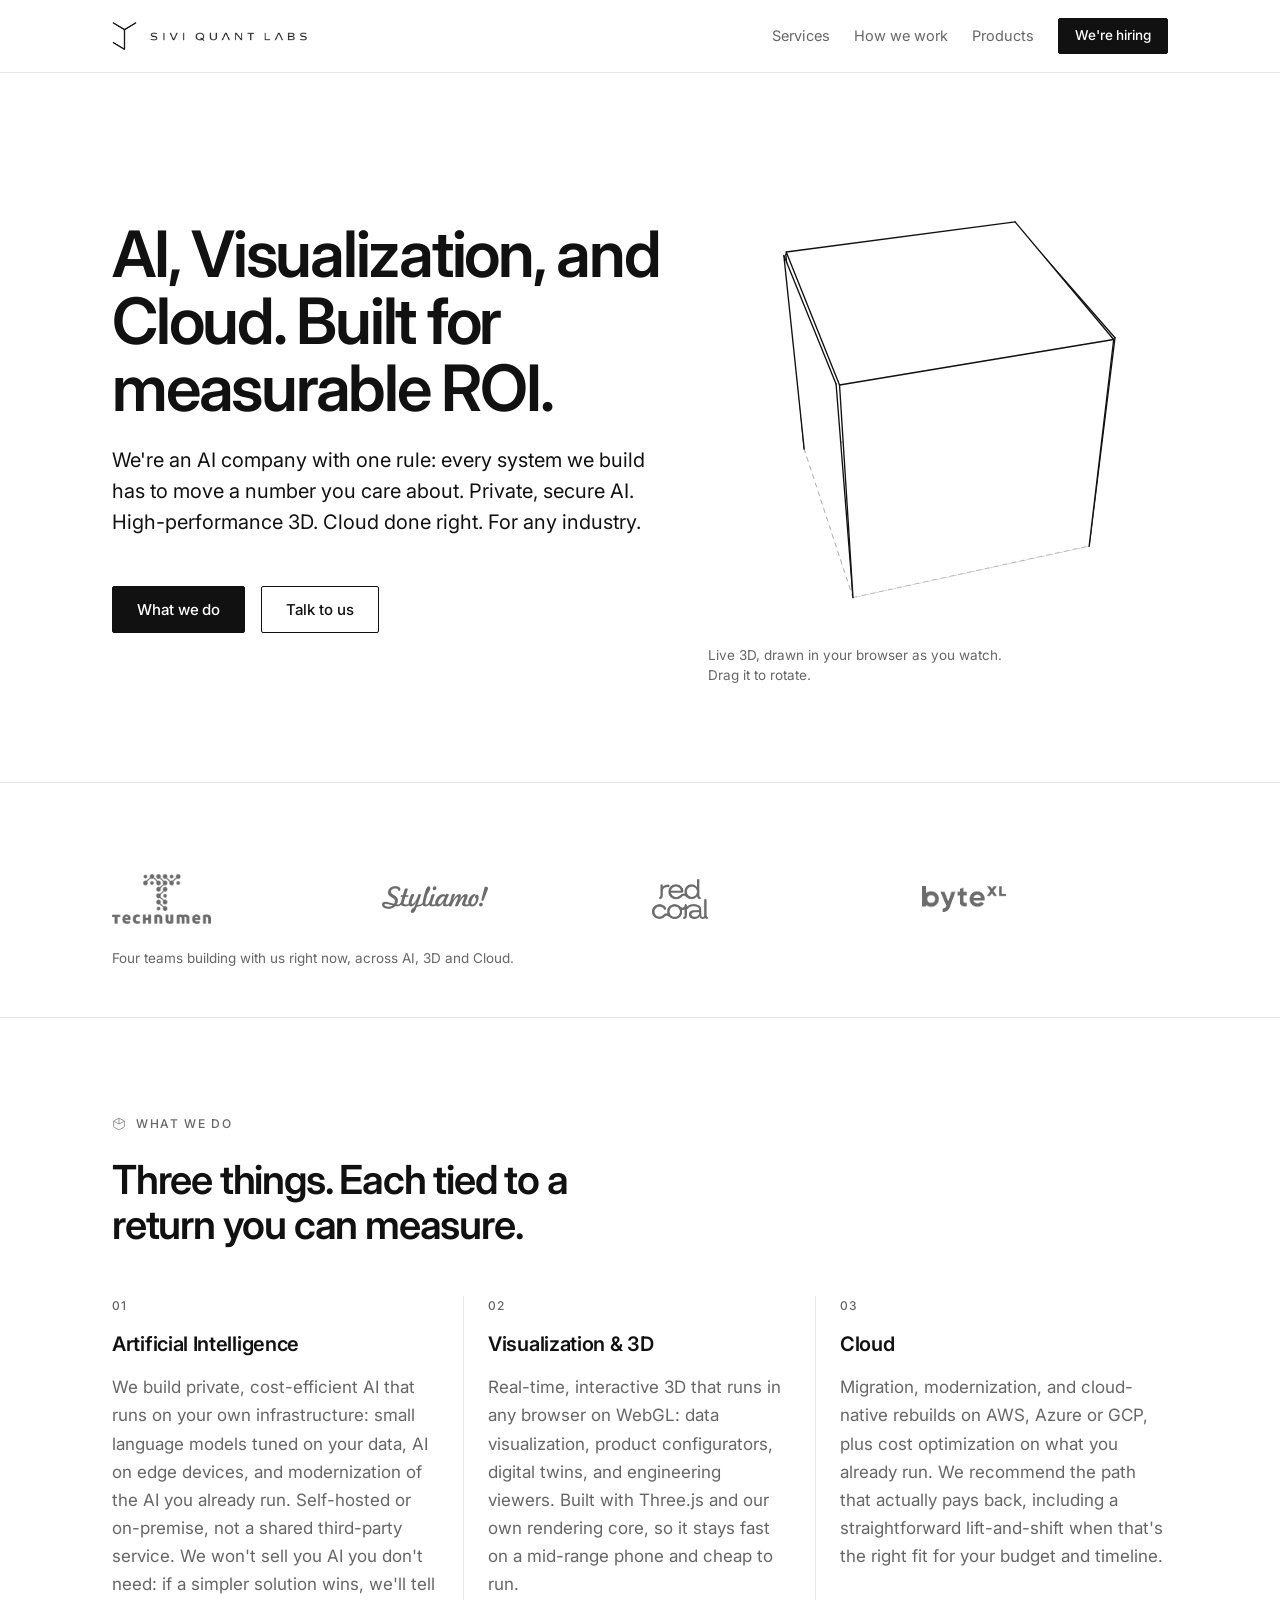
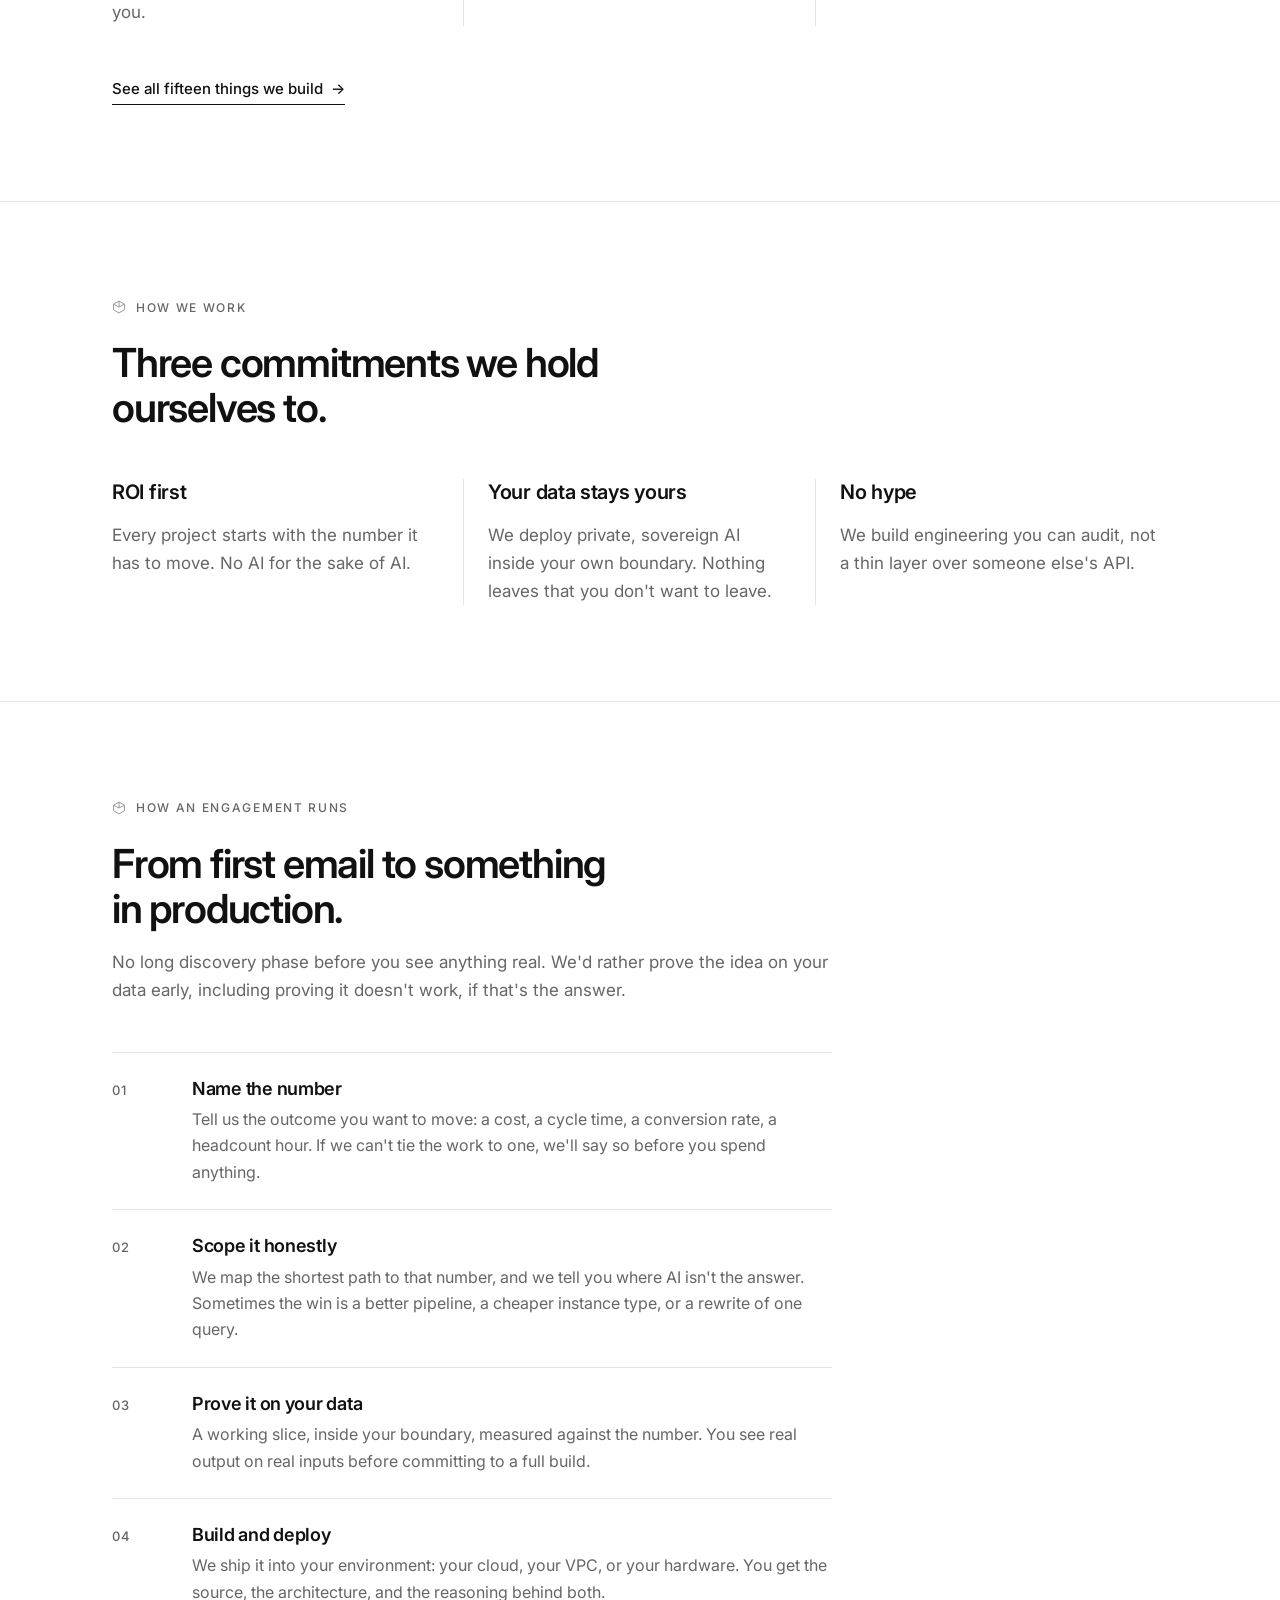
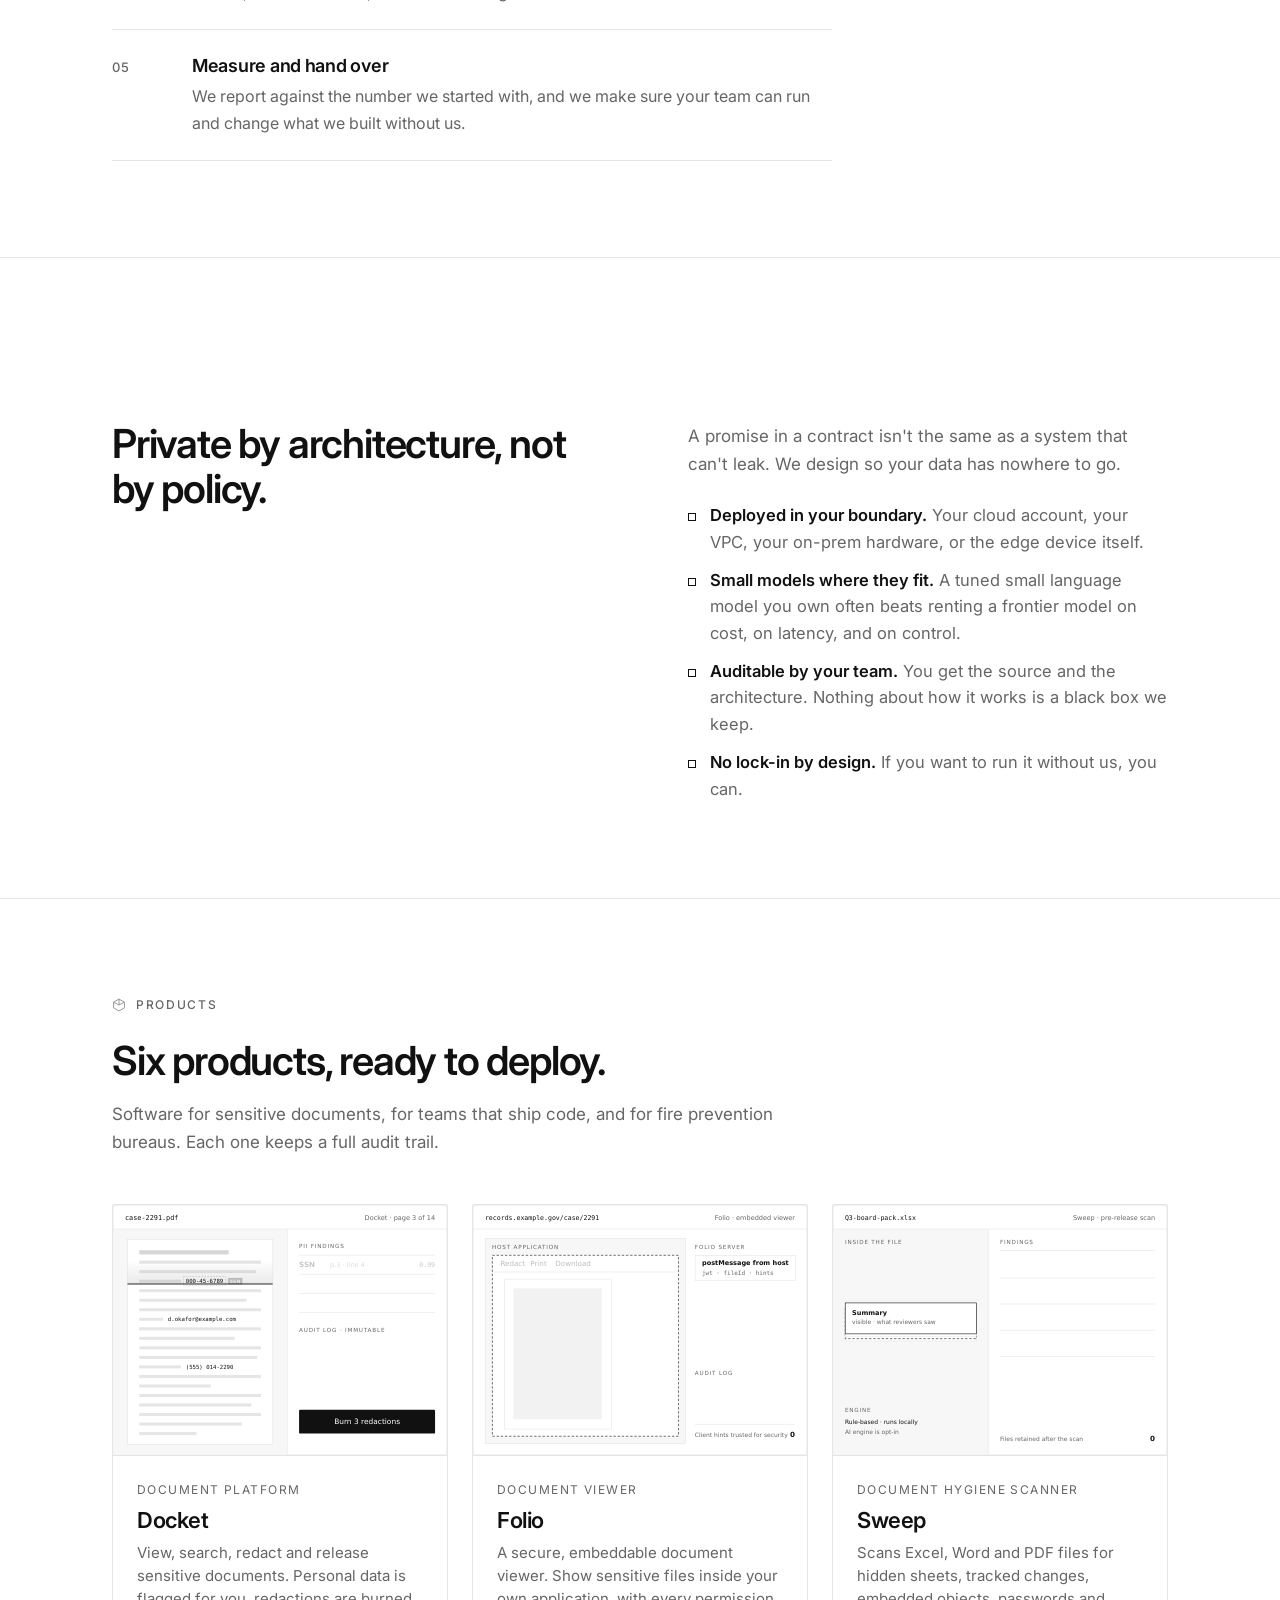
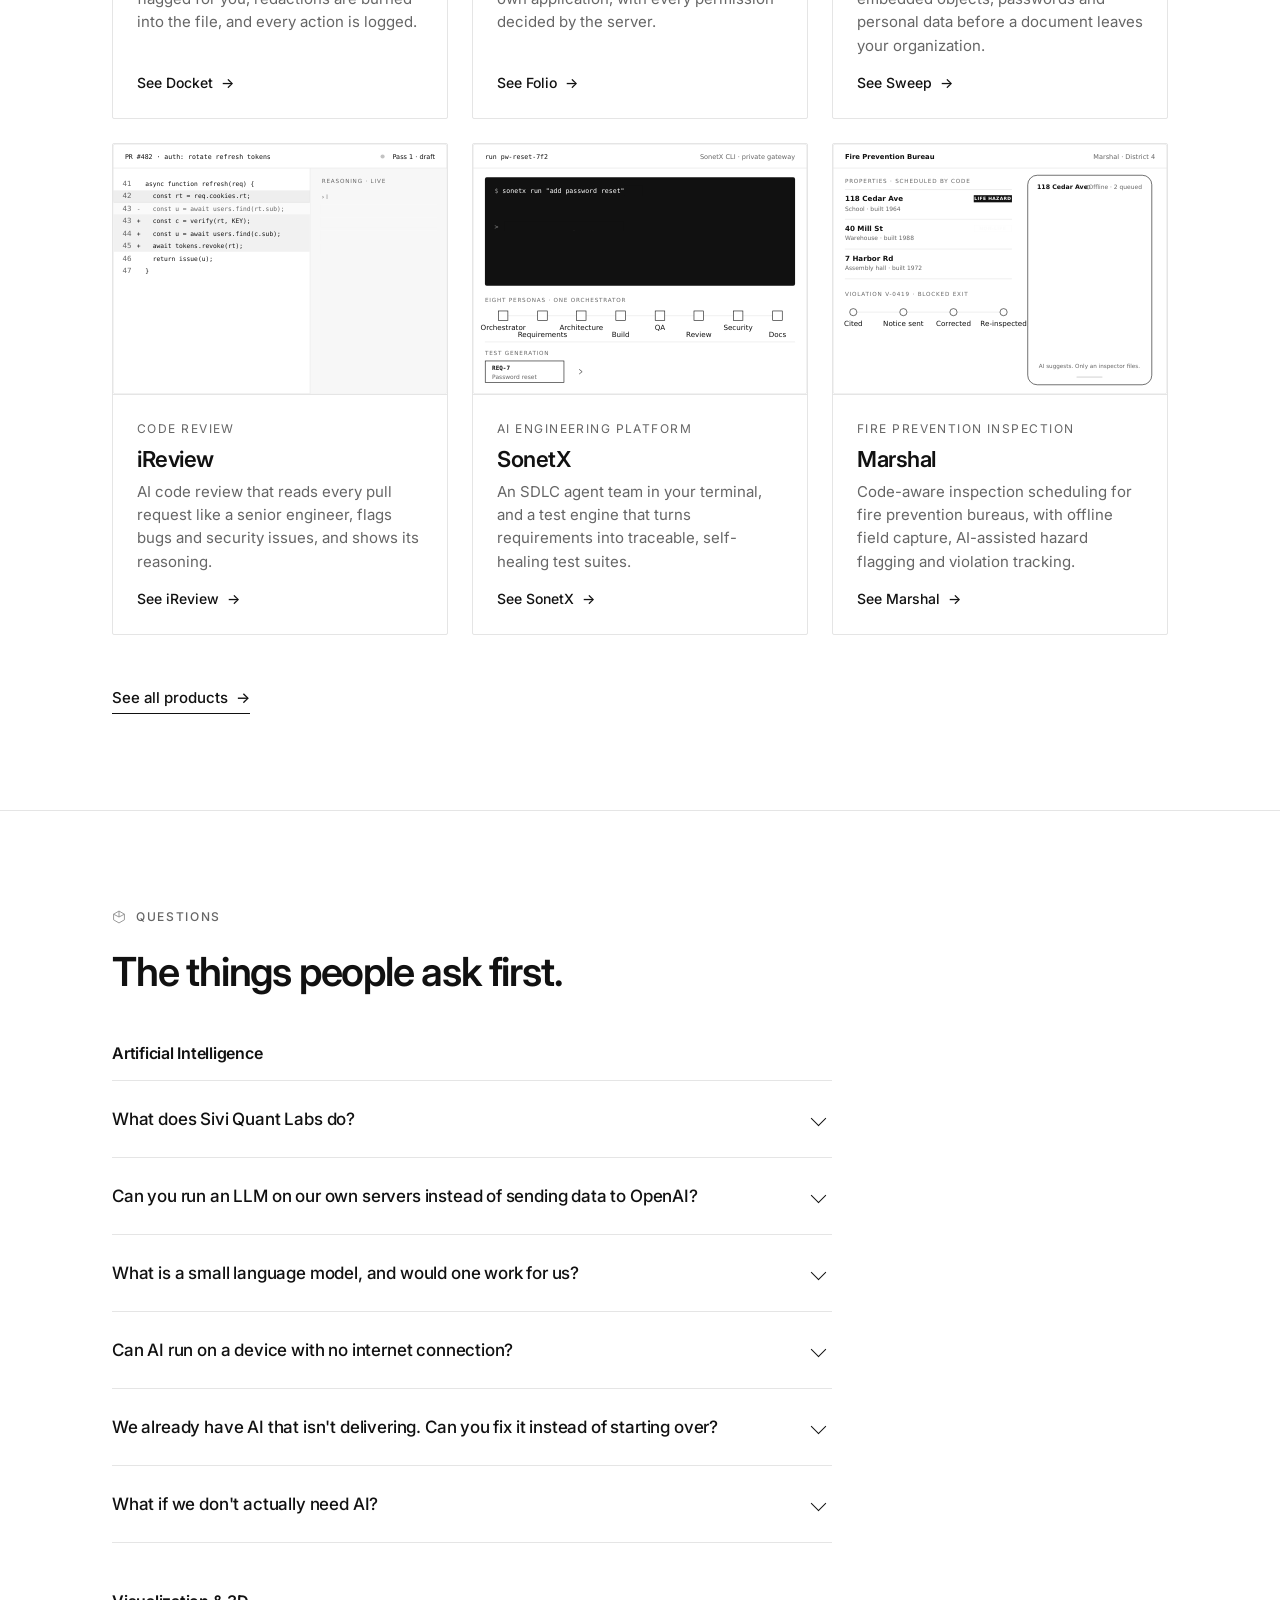
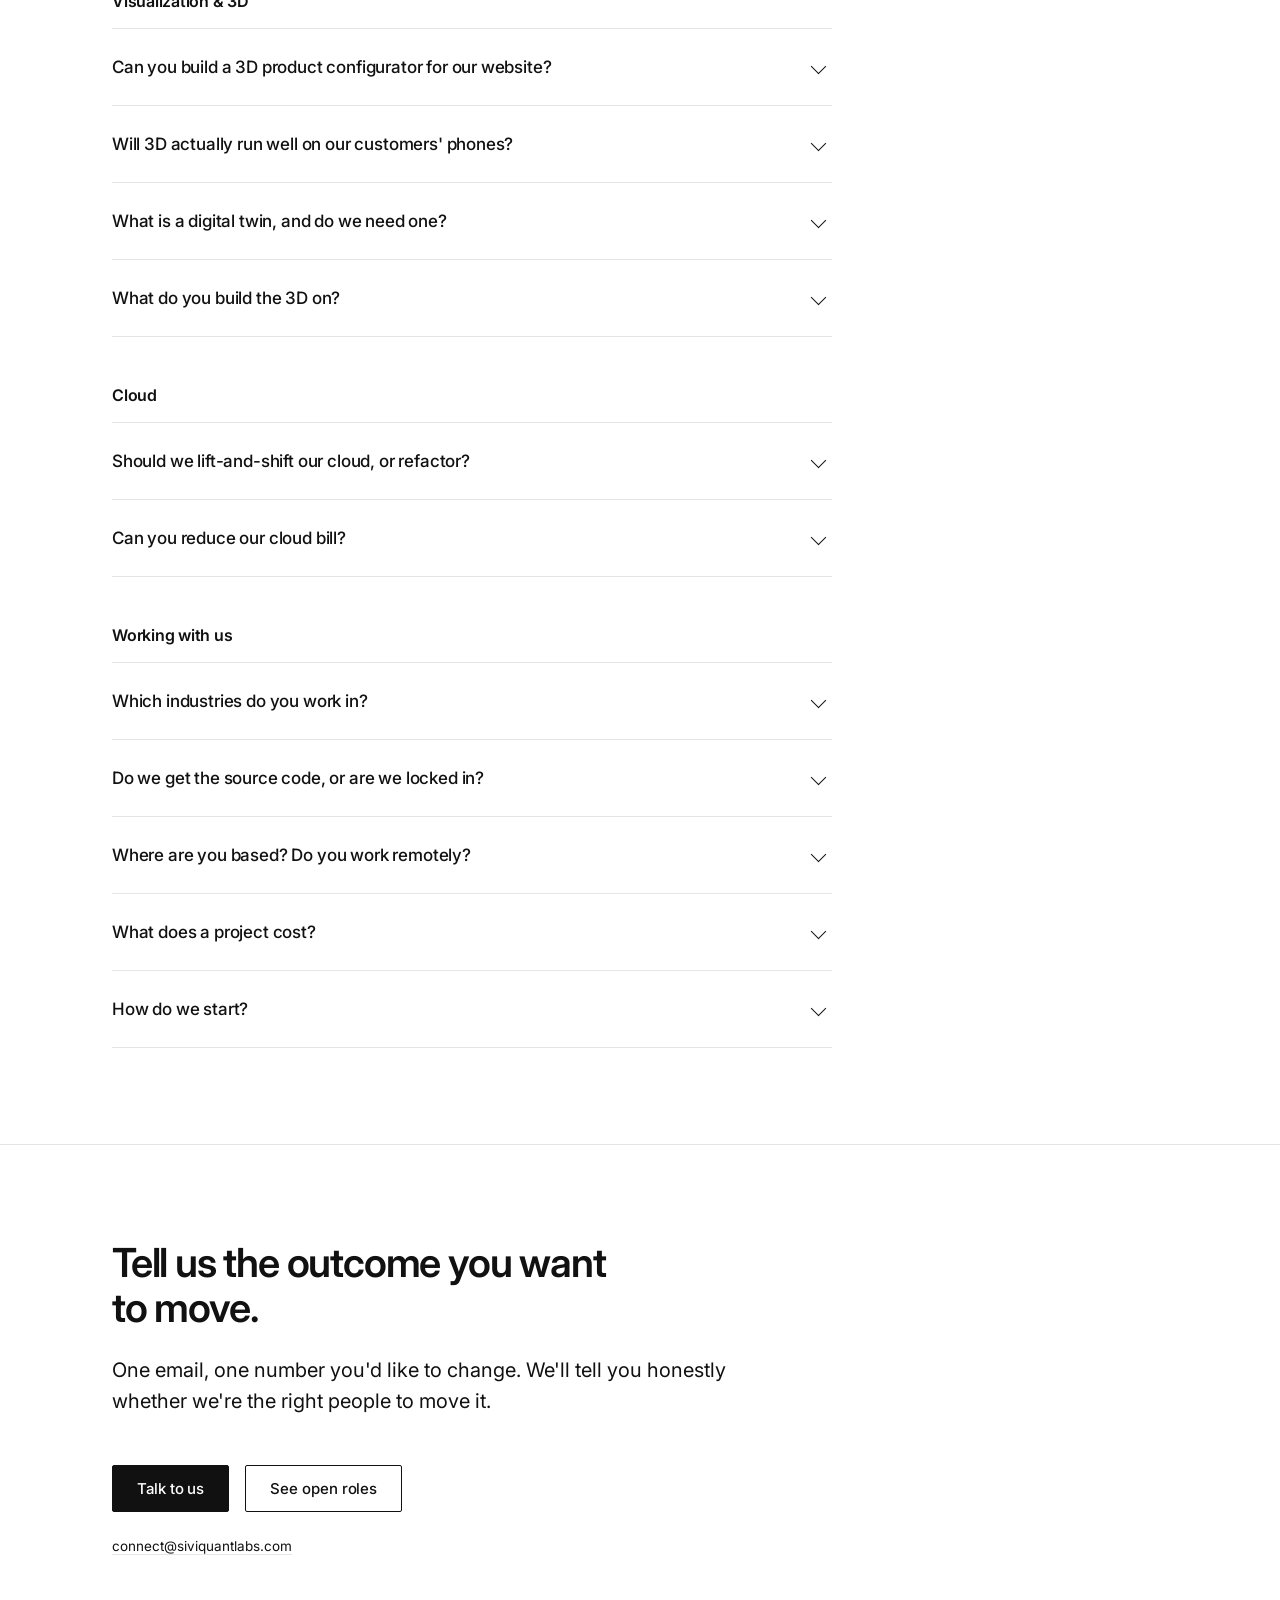
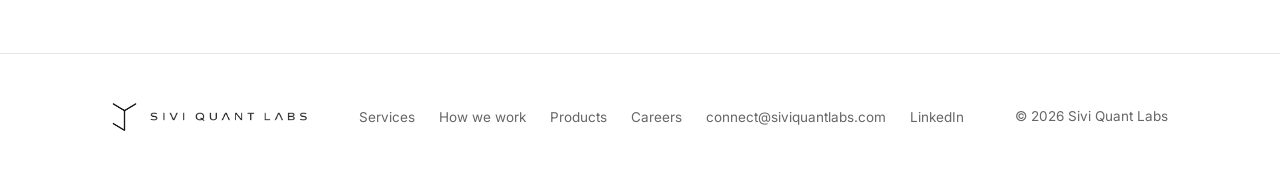
==== index.html @ f0adc0f3 "Add products from srivasistatech: SonetX and Sweep product pages with detailed descriptions and feat" ====
<!DOCTYPE html>
<html lang="en">
<head>
<meta charset="utf-8">
<meta name="viewport" content="width=device-width, initial-scale=1">
<title>Private AI, Real-Time 3D &amp; Cloud Engineering | Sivi Quant Labs</title>
<meta name="description" content="Sivi Quant Labs builds private, self-hosted AI (small language models, edge AI), real-time 3D for the browser with Three.js and WebGL, and cloud migration that pays back. Your data stays in your own boundary. Remote-first.">
<link rel="canonical" href="https://siviquantlabs.com/">
<link rel="icon" href="assets/mark-ink.png">
<link rel="apple-touch-icon" href="assets/mark-ink.png">
<meta name="theme-color" content="#ffffff">
<meta name="robots" content="index, follow, max-snippet:-1, max-image-preview:large, max-video-preview:-1">
<meta name="author" content="Sivi Quant Labs">
<link rel="alternate" type="text/plain" href="https://siviquantlabs.com/llms.txt" title="llms.txt plain-text summary for AI assistants">

<meta property="og:type" content="website">
<meta property="og:url" content="https://siviquantlabs.com/">
<meta property="og:site_name" content="Sivi Quant Labs">
<meta property="og:title" content="Private AI, Real-Time 3D &amp; Cloud Engineering | Sivi Quant Labs">
<meta property="og:description" content="Self-hosted AI that keeps your data in your own cloud. Real-time browser 3D. Cloud migration that pays back. Every project tied to a number you can measure.">
<meta property="og:image" content="https://siviquantlabs.com/assets/og.png">
<meta name="twitter:card" content="summary_large_image">

<link rel="preconnect" href="https://fonts.googleapis.com">
<link rel="preconnect" href="https://fonts.gstatic.com" crossorigin>
<link rel="stylesheet" href="https://fonts.googleapis.com/css2?family=Inter:wght@400;500;600&display=swap">
<link rel="stylesheet" href="assets/site.css">

<script type="application/ld+json">
{
  "@context": "https://schema.org",
  "@graph": [
    {
      "@type": "Organization",
      "@id": "https://siviquantlabs.com/#organization",
      "name": "Sivi Quant Labs",
      "alternateName": [
        "SiviQuantLabs",
        "Sivi Quant"
      ],
      "url": "https://siviquantlabs.com/",
      "logo": {
        "@type": "ImageObject",
        "url": "https://siviquantlabs.com/assets/og.png",
        "width": 1200,
        "height": 630
      },
      "image": "https://siviquantlabs.com/assets/og.png",
      "email": "connect@siviquantlabs.com",
      "description": "Sivi Quant Labs is an AI, 3D Visualization and Cloud engineering company that builds private, self-hosted AI systems, real-time 3D that runs in the browser, and cloud migrations, with every project tied to a measurable business return.",
      "slogan": "AI, Visualization, and Cloud. Built for measurable ROI.",
      "sameAs": [
        "https://www.linkedin.com/company/siviquantlabs"
      ],
      "contactPoint": [
        {
          "@type": "ContactPoint",
          "email": "connect@siviquantlabs.com",
          "contactType": "sales",
          "availableLanguage": [
            "English"
          ]
        },
        {
          "@type": "ContactPoint",
          "email": "connect@siviquantlabs.com",
          "contactType": "human resources",
          "availableLanguage": [
            "English"
          ]
        }
      ],
      "knowsAbout": [
        "Private AI deployment",
        "Self-hosted large language models",
        "Small language models",
        "Edge AI",
        "On-premise AI infrastructure",
        "Data sovereignty",
        "AI modernization",
        "Real-time 3D graphics",
        "WebGL",
        "Three.js",
        "3D product configurators",
        "Digital twins",
        "Data visualization",
        "Engineering viewers",
        "Cloud migration",
        "Cloud modernization",
        "Cloud cost optimization",
        "Lift and shift migration"
      ]
    },
    {
      "@type": "ProfessionalService",
      "@id": "https://siviquantlabs.com/#service",
      "name": "Sivi Quant Labs",
      "url": "https://siviquantlabs.com/",
      "parentOrganization": {
        "@id": "https://siviquantlabs.com/#organization"
      },
      "description": "Sivi Quant Labs is an AI, 3D Visualization and Cloud engineering company that builds private, self-hosted AI systems, real-time 3D that runs in the browser, and cloud migrations, with every project tied to a measurable business return.",
      "areaServed": {
        "@type": "Place",
        "name": "Worldwide"
      },
      "availableLanguage": [
        "English"
      ],
      "hasOfferCatalog": {
        "@type": "OfferCatalog",
        "name": "Engineering services",
        "itemListElement": [
          {
            "@type": "Offer",
            "itemOffered": {
              "@type": "Service",
              "name": "Private AI development",
              "description": "Private, cost-efficient AI that runs on your own infrastructure: small language models tuned on your data, AI on edge devices, and modernization of AI systems you already run. Deployed inside your cloud account, VPC, on-premise hardware, or the device itself.",
              "provider": {
                "@id": "https://siviquantlabs.com/#organization"
              }
            }
          },
          {
            "@type": "Offer",
            "itemOffered": {
              "@type": "Service",
              "name": "Real-time 3D and data visualization",
              "description": "Interactive 3D that runs in any browser on WebGL: data visualization, product configurators, digital twins, and engineering viewers. Built on Three.js plus an in-house rendering core so scenes stay fast on mid-range mobile hardware.",
              "provider": {
                "@id": "https://siviquantlabs.com/#organization"
              }
            }
          },
          {
            "@type": "Offer",
            "itemOffered": {
              "@type": "Service",
              "name": "Cloud migration and modernization",
              "description": "Migration, modernization, and cloud-native rebuilds on AWS, Azure or GCP, plus cost optimization on what you already run. Lift-and-shift recommended when it genuinely fits the budget and timeline.",
              "provider": {
                "@id": "https://siviquantlabs.com/#organization"
              }
            }
          }
        ]
      }
    },
    {
      "@type": "WebSite",
      "@id": "https://siviquantlabs.com/#website",
      "url": "https://siviquantlabs.com/",
      "name": "Sivi Quant Labs",
      "publisher": {
        "@id": "https://siviquantlabs.com/#organization"
      },
      "inLanguage": "en"
    },
    {
      "@type": "WebPage",
      "@id": "https://siviquantlabs.com/#webpage",
      "url": "https://siviquantlabs.com/",
      "name": "Private AI, Real-Time 3D & Cloud Engineering | Sivi Quant Labs",
      "isPartOf": {
        "@id": "https://siviquantlabs.com/#website"
      },
      "about": {
        "@id": "https://siviquantlabs.com/#organization"
      },
      "inLanguage": "en"
    },
    {
      "@type": "FAQPage",
      "@id": "https://siviquantlabs.com/#faq",
      "isPartOf": {
        "@id": "https://siviquantlabs.com/#webpage"
      },
      "mainEntity": [
        {
          "@type": "Question",
          "name": "What does Sivi Quant Labs do?",
          "acceptedAnswer": {
            "@type": "Answer",
            "text": "We build three things: private AI that runs on your own infrastructure, real-time 3D that runs in the browser, and cloud migration and modernization. Every project is tied to a number it has to move: a cost, a cycle time, a conversion rate. We're remote-first and we're not tied to any one industry."
          }
        },
        {
          "@type": "Question",
          "name": "Can you run an LLM on our own servers instead of sending data to OpenAI?",
          "acceptedAnswer": {
            "@type": "Answer",
            "text": "Yes. That's our default way of building, not an upgrade. We deploy models inside your boundary: your cloud account, your VPC, your on-premise hardware, or the edge device itself. Nothing goes to a shared third-party API unless you specifically want it to."
          }
        },
        {
          "@type": "Question",
          "name": "What is a small language model, and would one work for us?",
          "acceptedAnswer": {
            "@type": "Answer",
            "text": "A small language model (SLM) is a compact model you host yourself, tuned for one job instead of trying to do everything. For a narrow, well-defined task, a tuned SLM you own often beats renting a frontier model on cost, on latency, and on control. Whether one fits depends on the task, and we'll tell you when it doesn't."
          }
        },
        {
          "@type": "Question",
          "name": "Can AI run on a device with no internet connection?",
          "acceptedAnswer": {
            "@type": "Answer",
            "text": "Yes. AI on edge devices is one of the things we build: models that run on the hardware itself, so they keep working with no connectivity and no data leaving the device."
          }
        },
        {
          "@type": "Question",
          "name": "We already have AI that isn't delivering. Can you fix it instead of starting over?",
          "acceptedAnswer": {
            "@type": "Answer",
            "text": "Usually, yes. Modernizing AI you already run is a core part of what we do. Often the model isn't the problem: it's the data pipeline feeding it, the cost of how it's hosted, or that it was never tied to a measurable outcome in the first place."
          }
        },
        {
          "@type": "Question",
          "name": "What if we don't actually need AI?",
          "acceptedAnswer": {
            "@type": "Answer",
            "text": "Then we'll tell you, and we'd rather tell you early than bill you for a year first. Plenty of problems that arrive labelled “AI” are really a data pipeline, an index, or a cost-model problem. Solving the real one is cheaper for you and better for us."
          }
        },
        {
          "@type": "Question",
          "name": "Can you build a 3D product configurator for our website?",
          "acceptedAnswer": {
            "@type": "Answer",
            "text": "Yes. Product configurators are one of the main things we build in 3D, alongside data visualization, digital twins, and engineering viewers. They run in the browser on WebGL, so your customers don't install anything."
          }
        },
        {
          "@type": "Question",
          "name": "Will 3D actually run well on our customers' phones?",
          "acceptedAnswer": {
            "@type": "Answer",
            "text": "That's the constraint we design for from the start. We build on Three.js plus our own rendering core specifically so scenes stay fast on mid-range mobile hardware, rather than only on a desktop with a dedicated GPU."
          }
        },
        {
          "@type": "Question",
          "name": "What is a digital twin, and do we need one?",
          "acceptedAnswer": {
            "@type": "Answer",
            "text": "A digital twin is a live 3D model of a real thing (a machine, a building, a production line) kept in sync with real data coming off it. It's worth building when seeing the current state in 3D actually changes a decision someone makes. If a plain dashboard would do the same job for less, we'll say so."
          }
        },
        {
          "@type": "Question",
          "name": "What do you build the 3D on?",
          "acceptedAnswer": {
            "@type": "Answer",
            "text": "Three.js and WebGL, plus our own rendering core for the parts where a general-purpose library costs more than it gives: geometry processing, projection, and optimization passes. That's what keeps it fast in the browser and cheap to run."
          }
        },
        {
          "@type": "Question",
          "name": "Should we lift-and-shift our cloud, or refactor?",
          "acceptedAnswer": {
            "@type": "Answer",
            "text": "Whichever one pays back, and lift-and-shift is often the right call. We'll recommend it when it fits your budget and timeline, rather than pushing a cloud-native rebuild you don't need. A rebuild earns its cost when your spend scales with the wrong thing, or the architecture is blocking something you need to ship."
          }
        },
        {
          "@type": "Question",
          "name": "Can you reduce our cloud bill?",
          "acceptedAnswer": {
            "@type": "Answer",
            "text": "Cost is one of the first things we look at, because we treat spend as a design constraint rather than an afterthought. We'll review what you're running on AWS, Azure or GCP and tell you where the savings actually are, including when they aren't big enough to justify the migration effort."
          }
        },
        {
          "@type": "Question",
          "name": "Which industries do you work in?",
          "acceptedAnswer": {
            "@type": "Answer",
            "text": "Any of them. We're deliberately not tied to one vertical. The engineering underneath (private models, rendering math, cloud architecture) transfers between industries. If your problem needs domain knowledge we don't have, we'll say so and work alongside the people who do."
          }
        },
        {
          "@type": "Question",
          "name": "Do we get the source code, or are we locked in?",
          "acceptedAnswer": {
            "@type": "Answer",
            "text": "You get the source and the architecture for everything we build, deployed inside your own environment. If you want to run it without us afterwards, you can. No lock-in by design, and nothing about how it works stays a black box we keep."
          }
        },
        {
          "@type": "Question",
          "name": "Where are you based? Do you work remotely?",
          "acceptedAnswer": {
            "@type": "Answer",
            "text": "We're remote-first and work with clients wherever they are. There's no office to visit; engagements run over email, calls, and shared repositories."
          }
        },
        {
          "@type": "Question",
          "name": "What does a project cost?",
          "acceptedAnswer": {
            "@type": "Answer",
            "text": "It depends entirely on scope, so we don't publish a price list. What we do first is establish the number the work has to move, and if the likely return doesn't justify the likely cost, we'll tell you at that point rather than after you've signed something."
          }
        },
        {
          "@type": "Question",
          "name": "How do we start?",
          "acceptedAnswer": {
            "@type": "Answer",
            "text": "Email connect@siviquantlabs.com and tell us the outcome you want to move. That first conversation costs nothing, and it's where we work out whether we're the right people for it."
          }
        }
      ]
    }
  ]
}
</script>
<!-- Reveal animations are gated on this class, so the page stays fully
     visible if JavaScript never runs. -->
<script>document.documentElement.className+=' js';</script>
</head>
<body>

<a class="skip" href="#main">Skip to content</a>

<header>
  <div class="wrap nav">
    <a class="brand" href="./" aria-label="Sivi Quant Labs home">
      <img class="mark" src="assets/mark-ink.png" alt="" width="390" height="465">
      <img class="word" src="assets/wordmark-ink.png" alt="Sivi Quant Labs" width="955" height="66">
    </a>
    <nav class="navlinks" aria-label="Primary">
      <a class="desktop-only" href="services/">Services</a>
      <a class="desktop-only" href="#how">How we work</a>
      <a class="desktop-only" href="products/">Products</a>
      <a class="btn btn-solid" href="careers/">We're hiring</a>
    </nav>
  </div>
</header>

<main id="main">

<!-- ================= HERO ================= -->
<section class="wrap hero">
  <div class="hero-copy">
    <h1>AI, Visualization, and Cloud. Built for measurable ROI.</h1>
    <p class="lead">We're an AI company with one rule: every system we build has to move a number you care about. Private, secure AI. High-performance 3D. Cloud done right. For any industry.</p>
    <div class="btn-row">
      <a class="btn btn-solid" href="#what">What we do</a>
      <a class="btn btn-ghost" href="mailto:connect@siviquantlabs.com?subject=Talk%20to%20Sivi%20Quant%20Labs" data-form="general" data-subject="Website enquiry">Talk to us</a>
    </div>
  </div>

  <div class="stage-wrap">
    <div class="stage" data-fold></div>
    <p class="stage-cap">Live 3D, drawn in your browser as you watch. Drag it to rotate.</p>
  </div>
</section>

<!-- ================= CLIENTS ================= -->
<section id="clients" class="clients">
  <div class="wrap">
    <div class="label reveal">
      <svg class="cube" viewBox="0 0 16 16" fill="none" stroke="currentColor" stroke-width="1" stroke-linejoin="round" aria-hidden="true"><path d="M8 1.2 14.2 4.8 14.2 11.2 8 14.8 1.8 11.2 1.8 4.8Z"/><path d="M8 8V1.2M8 8 1.8 4.8M8 8l6.2-3.2"/></svg>
      Currently working with
    </div>
    <div class="client-row reveal">
      <img src="assets/clients/technumen.png" data-c="technumen" alt="Technumen" width="258" height="130" loading="lazy">
      <img src="assets/clients/styliamo.png" data-c="styliamo" alt="Styliamo" width="212" height="54" loading="lazy">
      <img src="assets/clients/redcoral.png" data-c="redcoral" alt="Red Coral" width="181" height="130" loading="lazy">
      <img src="assets/clients/bytexl.png" data-c="bytexl" alt="byteXL" width="422" height="130" loading="lazy">
    </div>
    <p class="caption reveal">Four teams building with us right now, across AI, 3D and Cloud.</p>
  </div>
</section>

<!-- ================= WHAT WE DO ================= -->
<section id="what" class="section">
  <div class="wrap">
    <div class="label reveal">
      <svg class="cube" viewBox="0 0 16 16" fill="none" stroke="currentColor" stroke-width="1" stroke-linejoin="round" aria-hidden="true"><path d="M8 1.2 14.2 4.8 14.2 11.2 8 14.8 1.8 11.2 1.8 4.8Z"/><path d="M8 8V1.2M8 8 1.8 4.8M8 8l6.2-3.2"/></svg>
      What we do
    </div>
    <h2 class="reveal">Three things. Each tied to a return you can measure.</h2>

    <div class="grid-3">
      <article class="entry reveal">
        <span class="num">01</span>
        <h3>Artificial Intelligence</h3>
        <p>We build private, cost-efficient AI that runs on your own infrastructure: small language models tuned on your data, AI on edge devices, and modernization of the AI you already run. Self-hosted or on-premise, not a shared third-party service. We won't sell you AI you don't need: if a simpler solution wins, we'll tell you.</p>
      </article>
      <article class="entry reveal">
        <span class="num">02</span>
        <h3>Visualization &amp; 3D</h3>
        <p>Real-time, interactive 3D that runs in any browser on WebGL: data visualization, product configurators, digital twins, and engineering viewers. Built with Three.js and our own rendering core, so it stays fast on a mid-range phone and cheap to run.</p>
      </article>
      <article class="entry reveal">
        <span class="num">03</span>
        <h3>Cloud</h3>
        <p>Migration, modernization, and cloud-native rebuilds on AWS, Azure or GCP, plus cost optimization on what you already run. We recommend the path that actually pays back, including a straightforward lift-and-shift when that's the right fit for your budget and timeline.</p>
      </article>
    </div>

    <p class="reveal" style="margin-top:var(--s4)">
      <a class="arrow-link" href="services/">See all fifteen things we build <span>&rarr;</span></a>
    </p>
  </div>
</section>

<!-- ================= HOW WE WORK ================= -->
<section id="how" class="section">
  <div class="wrap">
    <div class="label reveal">
      <svg class="cube" viewBox="0 0 16 16" fill="none" stroke="currentColor" stroke-width="1" stroke-linejoin="round" aria-hidden="true"><path d="M8 1.2 14.2 4.8 14.2 11.2 8 14.8 1.8 11.2 1.8 4.8Z"/><path d="M8 8V1.2M8 8 1.8 4.8M8 8l6.2-3.2"/></svg>
      How we work
    </div>
    <h2 class="reveal">Three commitments we hold ourselves to.</h2>

    <div class="grid-3">
      <article class="entry reveal">
        <h3>ROI first</h3>
        <p>Every project starts with the number it has to move. No AI for the sake of AI.</p>
      </article>
      <article class="entry reveal">
        <h3>Your data stays yours</h3>
        <p>We deploy private, sovereign AI inside your own boundary. Nothing leaves that you don't want to leave.</p>
      </article>
      <article class="entry reveal">
        <h3>No hype</h3>
        <p>We build engineering you can audit, not a thin layer over someone else's API.</p>
      </article>
    </div>
  </div>
</section>

<!-- ================= ENGAGEMENT ================= -->
<section id="engagement" class="section">
  <div class="wrap">
    <div class="label reveal">
      <svg class="cube" viewBox="0 0 16 16" fill="none" stroke="currentColor" stroke-width="1" stroke-linejoin="round" aria-hidden="true"><path d="M8 1.2 14.2 4.8 14.2 11.2 8 14.8 1.8 11.2 1.8 4.8Z"/><path d="M8 8V1.2M8 8 1.8 4.8M8 8l6.2-3.2"/></svg>
      How an engagement runs
    </div>
    <h2 class="reveal">From first email to something in production.</h2>
    <p class="body reveal" style="margin-top:var(--s2)">No long discovery phase before you see anything real. We'd rather prove the idea on your data early, including proving it doesn't work, if that's the answer.</p>

    <div class="steps read">
      <div class="step reveal">
        <div class="n">01</div>
        <div>
          <h3>Name the number</h3>
          <p>Tell us the outcome you want to move: a cost, a cycle time, a conversion rate, a headcount hour. If we can't tie the work to one, we'll say so before you spend anything.</p>
        </div>
      </div>
      <div class="step reveal">
        <div class="n">02</div>
        <div>
          <h3>Scope it honestly</h3>
          <p>We map the shortest path to that number, and we tell you where AI isn't the answer. Sometimes the win is a better pipeline, a cheaper instance type, or a rewrite of one query.</p>
        </div>
      </div>
      <div class="step reveal">
        <div class="n">03</div>
        <div>
          <h3>Prove it on your data</h3>
          <p>A working slice, inside your boundary, measured against the number. You see real output on real inputs before committing to a full build.</p>
        </div>
      </div>
      <div class="step reveal">
        <div class="n">04</div>
        <div>
          <h3>Build and deploy</h3>
          <p>We ship it into your environment: your cloud, your VPC, or your hardware. You get the source, the architecture, and the reasoning behind both.</p>
        </div>
      </div>
      <div class="step reveal">
        <div class="n">05</div>
        <div>
          <h3>Measure and hand over</h3>
          <p>We report against the number we started with, and we make sure your team can run and change what we built without us.</p>
        </div>
      </div>
    </div>
  </div>
</section>

<!-- ================= SOVEREIGNTY ================= -->
<section id="data" class="section">
  <div class="wrap">
    <div class="label reveal">
      <svg class="cube" viewBox="0 0 16 16" fill="none" stroke="currentColor" stroke-width="1" stroke-linejoin="round" aria-hidden="true"><path d="M8 1.2 14.2 4.8 14.2 11.2 8 14.8 1.8 11.2 1.8 4.8Z"/><path d="M8 8V1.2M8 8 1.8 4.8M8 8l6.2-3.2"/></svg>
      Data &amp; sovereignty
    </div>
    <div class="grid-2">
      <div>
        <h2 class="reveal">Private by architecture, not by policy.</h2>
      </div>
      <div class="reveal">
        <p class="body">A promise in a contract isn't the same as a system that can't leak. We design so your data has nowhere to go.</p>
        <ul class="list">
          <li><strong>Deployed in your boundary.</strong> Your cloud account, your VPC, your on-prem hardware, or the edge device itself.</li>
          <li><strong>Small models where they fit.</strong> A tuned small language model you own often beats renting a frontier model on cost, on latency, and on control.</li>
          <li><strong>Auditable by your team.</strong> You get the source and the architecture. Nothing about how it works is a black box we keep.</li>
          <li><strong>No lock-in by design.</strong> If you want to run it without us, you can.</li>
        </ul>
      </div>
    </div>
  </div>
</section>

<!-- ================= PRODUCTS ================= -->
<section id="products" class="section">
  <div class="wrap">
    <div class="label reveal">
      <svg class="cube" viewBox="0 0 16 16" fill="none" stroke="currentColor" stroke-width="1" stroke-linejoin="round" aria-hidden="true"><path d="M8 1.2 14.2 4.8 14.2 11.2 8 14.8 1.8 11.2 1.8 4.8Z"/><path d="M8 8V1.2M8 8 1.8 4.8M8 8l6.2-3.2"/></svg>
      Products
    </div>
    <h2 class="reveal">Six products, ready to deploy.</h2>
    <p class="body reveal" style="margin-top:var(--s2)">Software for sensitive documents, for teams that ship code, and for fire prevention bureaus. Each one keeps a full audit trail.</p>
    <div class="p-grid">
      <a class="p-card reveal" href="products/docket/">
        <picture>
          <source media="(prefers-reduced-motion: reduce)" srcset="assets/products/docket-still.svg">
          <img src="assets/products/docket.svg" alt="" width="560" height="420" loading="lazy">
        </picture>
        <div class="p-body">
          <span class="p-kind">Document platform</span>
          <h3>Docket</h3>
          <p>View, search, redact and release sensitive documents. Personal data is flagged for you, redactions are burned into the file, and every action is logged.</p>
          <span class="go">See Docket <span>&rarr;</span></span>
        </div>
      </a>
      <a class="p-card reveal" href="products/folio/">
        <picture>
          <source media="(prefers-reduced-motion: reduce)" srcset="assets/products/folio-still.svg">
          <img src="assets/products/folio.svg" alt="" width="560" height="420" loading="lazy">
        </picture>
        <div class="p-body">
          <span class="p-kind">Document viewer</span>
          <h3>Folio</h3>
          <p>A secure, embeddable document viewer. Show sensitive files inside your own application, with every permission decided by the server.</p>
          <span class="go">See Folio <span>&rarr;</span></span>
        </div>
      </a>
      <a class="p-card reveal" href="products/sweep/">
        <picture>
          <source media="(prefers-reduced-motion: reduce)" srcset="assets/products/sweep-still.svg">
          <img src="assets/products/sweep.svg" alt="" width="560" height="420" loading="lazy">
        </picture>
        <div class="p-body">
          <span class="p-kind">Document hygiene scanner</span>
          <h3>Sweep</h3>
          <p>Scans Excel, Word and PDF files for hidden sheets, tracked changes, embedded objects, passwords and personal data before a document leaves your organization.</p>
          <span class="go">See Sweep <span>&rarr;</span></span>
        </div>
      </a>
      <a class="p-card reveal" href="products/ireview/">
        <picture>
          <source media="(prefers-reduced-motion: reduce)" srcset="assets/products/ireview-still.svg">
          <img src="assets/products/ireview.svg" alt="" width="560" height="420" loading="lazy">
        </picture>
        <div class="p-body">
          <span class="p-kind">Code review</span>
          <h3>iReview</h3>
          <p>AI code review that reads every pull request like a senior engineer, flags bugs and security issues, and shows its reasoning.</p>
          <span class="go">See iReview <span>&rarr;</span></span>
        </div>
      </a>
      <a class="p-card reveal" href="products/sonetx/">
        <picture>
          <source media="(prefers-reduced-motion: reduce)" srcset="assets/products/sonetx-still.svg">
          <img src="assets/products/sonetx.svg" alt="" width="560" height="420" loading="lazy">
        </picture>
        <div class="p-body">
          <span class="p-kind">AI engineering platform</span>
          <h3>SonetX</h3>
          <p>An SDLC agent team in your terminal, and a test engine that turns requirements into traceable, self-healing test suites.</p>
          <span class="go">See SonetX <span>&rarr;</span></span>
        </div>
      </a>
      <a class="p-card reveal" href="products/marshal/">
        <picture>
          <source media="(prefers-reduced-motion: reduce)" srcset="assets/products/marshal-still.svg">
          <img src="assets/products/marshal.svg" alt="" width="560" height="420" loading="lazy">
        </picture>
        <div class="p-body">
          <span class="p-kind">Fire prevention inspection</span>
          <h3>Marshal</h3>
          <p>Code-aware inspection scheduling for fire prevention bureaus, with offline field capture, AI-assisted hazard flagging and violation tracking.</p>
          <span class="go">See Marshal <span>&rarr;</span></span>
        </div>
      </a>
    </div>
    <p class="reveal" style="margin-top:var(--s4)">
      <a class="arrow-link" href="products/">See all products <span>&rarr;</span></a>
    </p>
  </div>
</section>

<!-- ================= FAQ ================= -->
<section id="faq" class="section">
  <div class="wrap">
    <div class="label reveal">
      <svg class="cube" viewBox="0 0 16 16" fill="none" stroke="currentColor" stroke-width="1" stroke-linejoin="round" aria-hidden="true"><path d="M8 1.2 14.2 4.8 14.2 11.2 8 14.8 1.8 11.2 1.8 4.8Z"/><path d="M8 8V1.2M8 8 1.8 4.8M8 8l6.2-3.2"/></svg>
      Questions
    </div>
    <h2 class="reveal">The things people ask first.</h2>
    <div class="reveal">
      <h3 class="subhead">Artificial Intelligence</h3>
      <div class="faq">
        <details>
          <summary><h4 class="q">What does Sivi Quant Labs do?</h4></summary>
          <div class="a">We build three things: private AI that runs on your own infrastructure, real-time 3D that runs in the browser, and cloud migration and modernization. Every project is tied to a number it has to move: a cost, a cycle time, a conversion rate. We're remote-first and we're not tied to any one industry.</div>
        </details>
        <details>
          <summary><h4 class="q">Can you run an LLM on our own servers instead of sending data to OpenAI?</h4></summary>
          <div class="a">Yes. That's our default way of building, not an upgrade. We deploy models inside your boundary: your cloud account, your VPC, your on-premise hardware, or the edge device itself. Nothing goes to a shared third-party API unless you specifically want it to.</div>
        </details>
        <details>
          <summary><h4 class="q">What is a small language model, and would one work for us?</h4></summary>
          <div class="a">A small language model (SLM) is a compact model you host yourself, tuned for one job instead of trying to do everything. For a narrow, well-defined task, a tuned SLM you own often beats renting a frontier model on cost, on latency, and on control. Whether one fits depends on the task, and we'll tell you when it doesn't.</div>
        </details>
        <details>
          <summary><h4 class="q">Can AI run on a device with no internet connection?</h4></summary>
          <div class="a">Yes. AI on edge devices is one of the things we build: models that run on the hardware itself, so they keep working with no connectivity and no data leaving the device.</div>
        </details>
        <details>
          <summary><h4 class="q">We already have AI that isn't delivering. Can you fix it instead of starting over?</h4></summary>
          <div class="a">Usually, yes. Modernizing AI you already run is a core part of what we do. Often the model isn't the problem: it's the data pipeline feeding it, the cost of how it's hosted, or that it was never tied to a measurable outcome in the first place.</div>
        </details>
        <details>
          <summary><h4 class="q">What if we don't actually need AI?</h4></summary>
          <div class="a">Then we'll tell you, and we'd rather tell you early than bill you for a year first. Plenty of problems that arrive labelled “AI” are really a data pipeline, an index, or a cost-model problem. Solving the real one is cheaper for you and better for us.</div>
        </details>
      </div>
      <h3 class="subhead">Visualization &amp; 3D</h3>
      <div class="faq">
        <details>
          <summary><h4 class="q">Can you build a 3D product configurator for our website?</h4></summary>
          <div class="a">Yes. Product configurators are one of the main things we build in 3D, alongside data visualization, digital twins, and engineering viewers. They run in the browser on WebGL, so your customers don't install anything.</div>
        </details>
        <details>
          <summary><h4 class="q">Will 3D actually run well on our customers' phones?</h4></summary>
          <div class="a">That's the constraint we design for from the start. We build on Three.js plus our own rendering core specifically so scenes stay fast on mid-range mobile hardware, rather than only on a desktop with a dedicated GPU.</div>
        </details>
        <details>
          <summary><h4 class="q">What is a digital twin, and do we need one?</h4></summary>
          <div class="a">A digital twin is a live 3D model of a real thing (a machine, a building, a production line) kept in sync with real data coming off it. It's worth building when seeing the current state in 3D actually changes a decision someone makes. If a plain dashboard would do the same job for less, we'll say so.</div>
        </details>
        <details>
          <summary><h4 class="q">What do you build the 3D on?</h4></summary>
          <div class="a">Three.js and WebGL, plus our own rendering core for the parts where a general-purpose library costs more than it gives: geometry processing, projection, and optimization passes. That's what keeps it fast in the browser and cheap to run.</div>
        </details>
      </div>
      <h3 class="subhead">Cloud</h3>
      <div class="faq">
        <details>
          <summary><h4 class="q">Should we lift-and-shift our cloud, or refactor?</h4></summary>
          <div class="a">Whichever one pays back, and lift-and-shift is often the right call. We'll recommend it when it fits your budget and timeline, rather than pushing a cloud-native rebuild you don't need. A rebuild earns its cost when your spend scales with the wrong thing, or the architecture is blocking something you need to ship.</div>
        </details>
        <details>
          <summary><h4 class="q">Can you reduce our cloud bill?</h4></summary>
          <div class="a">Cost is one of the first things we look at, because we treat spend as a design constraint rather than an afterthought. We'll review what you're running on AWS, Azure or GCP and tell you where the savings actually are, including when they aren't big enough to justify the migration effort.</div>
        </details>
      </div>
      <h3 class="subhead">Working with us</h3>
      <div class="faq">
        <details>
          <summary><h4 class="q">Which industries do you work in?</h4></summary>
          <div class="a">Any of them. We're deliberately not tied to one vertical. The engineering underneath (private models, rendering math, cloud architecture) transfers between industries. If your problem needs domain knowledge we don't have, we'll say so and work alongside the people who do.</div>
        </details>
        <details>
          <summary><h4 class="q">Do we get the source code, or are we locked in?</h4></summary>
          <div class="a">You get the source and the architecture for everything we build, deployed inside your own environment. If you want to run it without us afterwards, you can. No lock-in by design, and nothing about how it works stays a black box we keep.</div>
        </details>
        <details>
          <summary><h4 class="q">Where are you based? Do you work remotely?</h4></summary>
          <div class="a">We're remote-first and work with clients wherever they are. There's no office to visit; engagements run over email, calls, and shared repositories.</div>
        </details>
        <details>
          <summary><h4 class="q">What does a project cost?</h4></summary>
          <div class="a">It depends entirely on scope, so we don't publish a price list. What we do first is establish the number the work has to move, and if the likely return doesn't justify the likely cost, we'll tell you at that point rather than after you've signed something.</div>
        </details>
        <details>
          <summary><h4 class="q">How do we start?</h4></summary>
          <div class="a">Email <a class="link" href="mailto:connect@siviquantlabs.com">connect@siviquantlabs.com</a> and tell us the outcome you want to move. That first conversation costs nothing, and it's where we work out whether we're the right people for it.</div>
        </details>
      </div>
    </div>
  </div>
</section>

<!-- ================= CONTACT ================= -->
<section id="contact" class="band">
  <div class="wrap">
    <h2 class="reveal">Tell us the outcome you want to move.</h2>
    <p class="lead reveal">One email, one number you'd like to change. We'll tell you honestly whether we're the right people to move it.</p>
    <div class="btn-row reveal">
      <a class="btn btn-solid" href="mailto:connect@siviquantlabs.com?subject=Talk%20to%20Sivi%20Quant%20Labs" data-form="general" data-subject="Website enquiry">Talk to us</a>
      <a class="btn btn-ghost" href="careers/">See open roles</a>
    </div>
    <p class="caption reveal" style="margin-top:var(--s3)">
      <a class="link" href="mailto:connect@siviquantlabs.com">connect@siviquantlabs.com</a>
    </p>
  </div>
</section>

</main>

<footer>
  <div class="wrap foot">
    <a class="brand" href="./" aria-label="Sivi Quant Labs home">
      <img class="mark" src="assets/mark-ink.png" alt="" width="390" height="465">
      <img class="word" src="assets/wordmark-ink.png" alt="Sivi Quant Labs" width="955" height="66">
    </a>
    <nav class="foot-links" aria-label="Footer">
      <a href="services/">Services</a>
      <a href="#how">How we work</a>
      <a href="products/">Products</a>
      <a href="careers/">Careers</a>
      <a href="mailto:connect@siviquantlabs.com">connect@siviquantlabs.com</a>
      <a href="https://www.linkedin.com/company/siviquantlabs" rel="me noopener" target="_blank">LinkedIn</a>
    </nav>
    <span class="caption">© 2026 Sivi Quant Labs</span>
  </div>
</footer>

<div id="toast" role="status" aria-live="polite"></div>

<script src="assets/fold.js" defer></script>
<script src="assets/site.js" defer></script>
<script src="assets/forms.js" defer></script>
</body>
</html>
---- assets/site.css ----
/* ==========================================================================
   Sivi Quant Labs, design system
   White background, near-black text. Hierarchy from size, weight and space
   only. One typeface. No brand color, no gradients, no shadows.
   Spacing scale, base 8: 8 / 16 / 24 / 48 / 96.
   ========================================================================== */

:root{
  --bg:#FFFFFF;
  --ink:#111111;
  --mid:#666666;
  --line:#E5E5E5;

  --s1:8px; --s2:16px; --s3:24px; --s4:48px; --s5:96px;

  --sans:'Inter','Inter var',-apple-system,BlinkMacSystemFont,'Helvetica Neue',Helvetica,Arial,sans-serif;

  --wrap:1120px;   /* outer container */
  --read:720px;    /* measure for running text */
  --gutter:32px;
}

*{margin:0;padding:0;box-sizing:border-box}

html{scroll-behavior:smooth;scroll-padding-top:88px;-webkit-text-size-adjust:100%}

body{
  background:var(--bg);
  color:var(--ink);
  font-family:var(--sans);
  font-size:17px;
  line-height:1.65;
  font-weight:400;
  -webkit-font-smoothing:antialiased;
  -moz-osx-font-smoothing:grayscale;
  overflow-x:hidden;
}

::selection{background:var(--ink);color:#fff}

img,canvas,svg{max-width:100%;display:block}

a{color:inherit;text-decoration:none}

/* Visible, monochrome focus ring for keyboard users */
:focus-visible{outline:2px solid var(--ink);outline-offset:3px}

.skip{
  position:absolute;left:-9999px;top:0;z-index:200;
  background:var(--ink);color:#fff;padding:var(--s2) var(--s3);font-size:14px;
}
.skip:focus{left:0}

/* ---------- layout ------------------------------------------------------ */

.wrap{max-width:var(--wrap);margin:0 auto;padding:0 var(--gutter)}
.read{max-width:var(--read)}

.section{padding:var(--s5) 0;border-top:1px solid var(--line)}
.section--flush{border-top:none}

/* ---------- type -------------------------------------------------------- */

h1,h2,h3,h4{font-weight:600;letter-spacing:-0.02em;line-height:1.12}

h1{
  font-size:clamp(38px,5.6vw,64px);
  letter-spacing:-0.035em;
  line-height:1.04;
  max-width:15ch;
}

h2{font-size:clamp(27px,3.4vw,40px);letter-spacing:-0.03em;max-width:20ch}

h3{font-size:20px;letter-spacing:-0.015em;line-height:1.3}

h4{font-size:16px;letter-spacing:-0.01em}

p{max-width:var(--read)}

.lead{font-size:clamp(17px,2vw,20px);line-height:1.55;color:var(--ink);max-width:640px}

.body{color:var(--mid);font-size:17px;line-height:1.65}

.caption{font-size:13.5px;line-height:1.55;color:var(--mid)}

strong,b{font-weight:600;color:var(--ink)}

/* Inline link inside running text */
.link{
  color:var(--ink);
  border-bottom:1px solid var(--line);
  transition:border-color .15s ease;
}
.link:hover{border-bottom-color:var(--ink)}

code{
  font-family:ui-monospace,SFMono-Regular,'SF Mono',Menlo,Consolas,monospace;
  font-size:0.88em;
  background:#F6F6F6;
  padding:2px 5px;
  color:var(--ink);
}

/* ---------- section label (tiny cube glyph + uppercase caption) --------- */

.label{
  display:flex;align-items:center;gap:10px;
  font-size:12px;font-weight:500;
  letter-spacing:0.14em;text-transform:uppercase;
  color:var(--mid);
  margin-bottom:var(--s3);
}
.label .cube{width:14px;height:14px;flex:none;opacity:.75}

/* ---------- buttons ----------------------------------------------------- */

.btn{
  display:inline-flex;align-items:center;justify-content:center;gap:10px;
  font-family:inherit;font-size:15px;font-weight:500;letter-spacing:-0.005em;
  line-height:1;
  padding:15px 24px;
  border:1px solid var(--ink);
  border-radius:2px;
  cursor:pointer;
  transition:background-color .16s ease,color .16s ease,border-color .16s ease;
  white-space:nowrap;
}
.btn-solid{background:var(--ink);color:#fff}
.btn-solid:hover{background:#000;border-color:#000}

.btn-ghost{background:transparent;color:var(--ink)}
.btn-ghost:hover{background:var(--ink);color:#fff}

.btn-row{display:flex;flex-wrap:wrap;gap:var(--s2);margin-top:var(--s4)}

/* Text link that behaves like a CTA */
.arrow-link{
  display:inline-flex;align-items:center;gap:8px;
  font-size:15px;font-weight:500;
  border-bottom:1px solid var(--ink);
  padding-bottom:2px;
}
.arrow-link span{transition:transform .18s ease}
.arrow-link:hover span{transform:translateX(4px)}

/* ---------- header ------------------------------------------------------ */

header{
  position:sticky;top:0;z-index:100;
  background:rgba(255,255,255,0.88);
  backdrop-filter:saturate(180%) blur(12px);
  -webkit-backdrop-filter:saturate(180%) blur(12px);
  border-bottom:1px solid var(--line);
}
.nav{height:72px;display:flex;align-items:center;justify-content:space-between;gap:var(--s3)}
.brand{display:flex;align-items:center;gap:12px;flex:none}
/* The deck's mark has thinner strokes than the old trace, so it carries a
   little more height to sit level with the wordmark. */
.brand .mark{height:30px;width:auto}
.brand .word{height:11px;width:auto}

.navlinks{display:flex;align-items:center;gap:var(--s3)}
/* :not(.btn) matters, a bare `.navlinks a` rule outranks `.btn-solid` on
   specificity and would repaint the CTA's white label grey on black. */
.navlinks a:not(.btn){
  font-size:14.5px;color:var(--mid);
  transition:color .15s ease;
}
.navlinks a:not(.btn):hover{color:var(--ink)}
.navlinks .btn{padding:10px 16px;font-size:13.5px}

/* ---------- hero -------------------------------------------------------- */

.hero{
  /* padding-block only, .hero shares an element with .wrap, and the shorthand
     would wipe out .wrap's horizontal gutter. */
  padding-top:var(--s5);
  padding-bottom:var(--s5);
  display:grid;
  grid-template-columns:minmax(0,1fr) minmax(0,460px);
  gap:var(--s4);
  align-items:center;
}
.hero-copy{max-width:640px}
.hero .lead{margin-top:var(--s3)}

.stage-wrap{width:100%}
.stage{
  position:relative;
  aspect-ratio:1/1;
  width:100%;
  touch-action:pan-y;
}
.stage canvas{width:100%;height:100%;display:block;cursor:grab}
.stage canvas:active{cursor:grabbing}
.stage-cap{
  margin-top:var(--s2);
  font-size:13.5px;line-height:1.5;color:var(--mid);
  max-width:34ch;
}

/* ---------- client strip ------------------------------------------------ */

/* Logos render as flat #111 silhouettes so four clashing brand palettes
   (teal, black, rust, blue/orange) don't break the monochrome rule. Each one
   gets its own height because stacked lockups and wordmarks need different
   sizing to read at the same optical weight. */
.clients{padding:var(--s4) 0;border-top:1px solid var(--line)}
.clients .label{margin-bottom:var(--s3)}
.client-row{
  display:grid;
  grid-template-columns:repeat(4,1fr);
  align-items:center;
  justify-items:start;
  gap:var(--s3);
  margin:var(--s3) 0;
}
.client-row img{
  width:auto;
  opacity:.62;
  transition:opacity .18s ease;
}
.client-row img:hover{opacity:1}
.client-row img[data-c="technumen"]{height:50px}
.client-row img[data-c="styliamo"]{height:27px}
.client-row img[data-c="redcoral"]{height:40px}
.client-row img[data-c="bytexl"]{height:26px}

@media (max-width:720px){
  .client-row{grid-template-columns:repeat(2,1fr);gap:var(--s3) var(--s2);justify-items:center}
  .client-row img[data-c="technumen"]{height:40px}
  .client-row img[data-c="styliamo"]{height:23px}
  .client-row img[data-c="redcoral"]{height:34px}
  .client-row img[data-c="bytexl"]{height:22px}
}

/* ---------- offerings --------------------------------------------------- */

.offer-intro{margin-top:var(--s2);max-width:var(--read)}

.offers{
  display:grid;
  grid-template-columns:repeat(2,minmax(0,1fr));
  gap:0 var(--s5);
  margin-top:var(--s4);
}
.offer{
  padding:var(--s3) 0;
  border-top:1px solid var(--line);
}
.offer h3{font-size:18px;margin-bottom:10px}
.offer p{font-size:16px;color:var(--mid);max-width:46ch}
.offer .deliver{
  margin-top:12px;font-size:14.5px;color:var(--mid);
}
.offer .deliver b{
  display:block;font-size:11.5px;font-weight:500;letter-spacing:0.12em;
  text-transform:uppercase;color:var(--ink);margin-bottom:4px;
}

/* Area heading sits above its own grid of offerings */
.area{padding:var(--s5) 0;border-top:1px solid var(--line)}
.area-lead{margin-top:var(--s2)}

@media (max-width:860px){
  .offers{grid-template-columns:1fr;gap:0}
}

/* ---------- contact / apply dialog -------------------------------------- */

dialog.modal{
  /* margin:auto is what centers a native dialog, and the global `*{margin:0}`
     reset above wipes it out. Put it back explicitly. */
  margin:auto;
  padding:0;border:1px solid var(--ink);border-radius:2px;
  background:var(--bg);color:var(--ink);
  width:min(560px,calc(100vw - 32px));
  max-height:calc(100vh - 48px);
  overflow:auto;
}
dialog.modal::backdrop{background:rgba(17,17,17,0.42)}
.modal-inner{padding:var(--s3) var(--s4) var(--s3)}

.modal-head{display:flex;align-items:flex-start;justify-content:space-between;gap:var(--s3)}
.modal-head h2{font-size:22px;max-width:none;letter-spacing:-0.025em}
.modal-sub{color:var(--mid);font-size:14.5px;margin-top:8px;max-width:44ch}

.modal-close{
  flex:none;width:32px;height:32px;line-height:1;
  border:1px solid var(--line);border-radius:2px;background:transparent;
  color:var(--ink);font-size:18px;cursor:pointer;
  transition:border-color .15s ease;
}
.modal-close:hover{border-color:var(--ink)}

.field{margin-top:var(--s2)}
.field label{
  display:block;font-size:11.5px;font-weight:500;letter-spacing:0.1em;
  text-transform:uppercase;color:var(--mid);margin-bottom:6px;
}
.field label .opt{text-transform:none;letter-spacing:0;font-size:12.5px}
.field input,.field textarea,.field select{
  width:100%;font-family:inherit;font-size:16px;color:var(--ink);
  background:var(--bg);
  border:1px solid var(--line);border-radius:2px;
  padding:10px 13px;
  transition:border-color .15s ease;
}
.field textarea{resize:vertical;min-height:84px;line-height:1.5}
.field input:focus,.field textarea:focus,.field select:focus{
  outline:none;border-color:var(--ink);
}
.field input:user-invalid,.field textarea:user-invalid{border-color:var(--ink)}
.field .err{display:none;margin-top:6px;font-size:13px;color:var(--ink)}
.field.invalid .err{display:block}
.field.invalid input,.field.invalid textarea{border-color:var(--ink)}

/* honeypot: never shown to a person, catches naive bots */
.hp{position:absolute;left:-9999px;width:1px;height:1px;overflow:hidden}

/* The apply form is taller than a short laptop viewport, so the dialog
   scrolls internally and the actions stay pinned; Send is never out of reach. */
.modal-actions{
  display:flex;gap:var(--s2);align-items:center;flex-wrap:wrap;
  position:sticky;bottom:0;
  margin-top:var(--s3);
  padding:var(--s2) 0 var(--s1);
  background:var(--bg);
  border-top:1px solid var(--line);
}
.modal-note{font-size:12.5px;color:var(--mid);margin-top:var(--s2);line-height:1.45}

@media (max-width:560px){
  .modal-inner{padding:var(--s3) var(--s3) var(--s3)}
  .modal-head h2{font-size:21px}
  .modal-actions .btn{width:100%}
}

/* ---------- generic grids ---------------------------------------------- */

.grid-3{
  display:grid;
  grid-template-columns:repeat(3,minmax(0,1fr));
  gap:0;
  margin-top:var(--s4);
}
.grid-3 > *{
  padding:0 var(--s3) 0 0;
  border-right:1px solid var(--line);
}
.grid-3 > *:last-child{border-right:none;padding-right:0}
.grid-3 > * + *{padding-left:var(--s3)}

.grid-2{
  display:grid;
  grid-template-columns:repeat(2,minmax(0,1fr));
  gap:var(--s4) var(--s5);
  margin-top:var(--s4);
}

.stack > * + *{margin-top:var(--s2)}

/* Service / principle entry */
.entry h3{margin-bottom:var(--s2)}
.entry p{color:var(--mid);max-width:42ch}
.entry .num{
  display:block;font-size:12px;font-weight:500;letter-spacing:0.12em;
  color:var(--mid);margin-bottom:var(--s2);
}

/* ---------- numbered steps --------------------------------------------- */

.steps{margin-top:var(--s4);counter-reset:step}
.step{
  display:grid;grid-template-columns:56px 1fr;gap:var(--s3);
  padding:var(--s3) 0;
  border-top:1px solid var(--line);
}
.step:last-child{border-bottom:1px solid var(--line)}
.step .n{
  font-size:13px;font-weight:500;color:var(--mid);
  letter-spacing:0.06em;padding-top:3px;
}
.step h3{margin-bottom:6px;font-size:18px}
.step p{color:var(--mid);font-size:16px}

/* ---------- definition table (role spec) -------------------------------- */

.spec{margin-top:var(--s4);border-top:1px solid var(--line)}
.spec > div{
  display:grid;grid-template-columns:200px 1fr;gap:var(--s3);
  padding:var(--s2) 0;
  border-bottom:1px solid var(--line);
}
.spec dt{
  font-size:12px;font-weight:500;letter-spacing:0.12em;text-transform:uppercase;
  color:var(--mid);padding-top:4px;
}
.spec dd{font-size:16px}
.spec dd small{display:block;color:var(--mid);font-size:14px;margin-top:3px}

/* ---------- bullet list ------------------------------------------------- */

.list{margin-top:var(--s3);list-style:none;max-width:var(--read)}
.list li{
  position:relative;padding-left:22px;color:var(--mid);
  font-size:16.5px;line-height:1.6;
}
.list li + li{margin-top:12px}
.list li::before{
  content:'';position:absolute;left:0;top:11px;
  width:6px;height:6px;border:1px solid var(--ink);
}

/* ---------- role cards (careers index) ---------------------------------- */

.roles{
  display:grid;grid-template-columns:repeat(3,minmax(0,1fr));
  gap:var(--s2);margin-top:var(--s4);
}
.role-card{
  display:flex;flex-direction:column;gap:var(--s1);
  padding:var(--s3);
  border:1px solid var(--line);
  border-radius:2px;
  transition:border-color .16s ease;
}
.role-card:hover{border-color:var(--ink)}
.role-card .r-kind{font-size:12px;letter-spacing:0.12em;text-transform:uppercase;color:var(--mid)}
.role-card h2{font-size:19px;letter-spacing:-0.015em;line-height:1.3;max-width:none}
.role-card p{font-size:15px;color:var(--mid);line-height:1.55;flex:1}
.role-card .go{font-size:14px;font-weight:500;display:inline-flex;gap:8px;align-items:center;margin-top:var(--s1)}

/* ---------- role section ------------------------------------------------ */

.role{padding:var(--s5) 0;border-top:1px solid var(--line)}
.role-head{display:flex;align-items:baseline;gap:var(--s2);flex-wrap:wrap;margin-bottom:var(--s2)}
.role-head .r-index{font-size:13px;color:var(--mid);letter-spacing:0.1em}

.subhead{margin-top:var(--s5);margin-bottom:var(--s2);font-size:16px;font-weight:600}
.subhead:first-of-type{margin-top:var(--s4)}

/* ---------- callout ----------------------------------------------------- */

.callout{
  margin-top:var(--s4);
  padding:var(--s3);
  border:1px solid var(--ink);
  border-radius:2px;
  display:grid;grid-template-columns:auto 1fr;gap:var(--s3);align-items:start;
}
.callout .cube{width:22px;height:22px;flex:none;margin-top:2px}
.callout .t{font-size:12px;font-weight:600;letter-spacing:0.12em;text-transform:uppercase;margin-bottom:6px}
.callout p{font-size:16px;color:var(--mid)}

/* ---------- FAQ --------------------------------------------------------- */

.faq{border-top:1px solid var(--line);max-width:var(--read)}
.faq + .subhead{margin-top:var(--s4)}
.faq details{border-bottom:1px solid var(--line)}
.faq summary{
  list-style:none;cursor:pointer;
  padding:var(--s3) 40px var(--s3) 0;
  position:relative;
}
/* The question is a real heading for outline and SEO purposes, but it should
   read as plain summary text. */
.faq summary .q{
  display:inline;font-size:17px;font-weight:500;
  letter-spacing:-0.01em;line-height:1.45;
}
.faq summary::-webkit-details-marker{display:none}
.faq summary::after{
  content:'';position:absolute;right:8px;top:50%;
  width:10px;height:10px;margin-top:-6px;
  border-right:1px solid var(--ink);border-bottom:1px solid var(--ink);
  transform:rotate(45deg);transition:transform .2s ease;
}
.faq details[open] summary::after{transform:rotate(-135deg);margin-top:-2px}
.faq .a{padding:0 0 var(--s3);color:var(--mid);font-size:16px}

/* ---------- products ---------------------------------------------------- */

/* Each product demo is a self-contained animated SVG loaded as an <img>. The
   SVGs honour prefers-reduced-motion themselves and settle on their finished
   frame, so nothing here needs to pause them. */
.p-grid{
  display:grid;grid-template-columns:repeat(3,minmax(0,1fr));
  gap:var(--s3);margin-top:var(--s4);
}
.p-grid--2{grid-template-columns:repeat(2,minmax(0,1fr))}
.p-card{
  display:flex;flex-direction:column;
  border:1px solid var(--line);border-radius:2px;
  transition:border-color .16s ease;
}
.p-card:hover{border-color:var(--ink)}
/* Each demo sits in a <picture> whose reduced-motion source is a still of
   the finished frame. */
.p-card picture,.p-figure picture{display:block}
.p-card img{width:100%;height:auto;border-bottom:1px solid var(--line)}
.p-card .p-body{display:flex;flex-direction:column;gap:6px;padding:var(--s3);flex:1}
.p-card .p-kind{font-size:12px;letter-spacing:0.12em;text-transform:uppercase;color:var(--mid)}
.p-card h3{font-size:22px;letter-spacing:-0.02em}
.p-card p{font-size:15px;color:var(--mid);line-height:1.55;flex:1}
.p-card .go{font-size:14px;font-weight:500;display:inline-flex;gap:8px;align-items:center;margin-top:var(--s1)}
.p-card .go span{transition:transform .18s ease}
.p-card:hover .go span{transform:translateX(4px)}

/* A group with a single product gets one wide card instead of half a row */
.p-grid--1{grid-template-columns:1fr}
.p-grid--1 .p-card{display:grid;grid-template-columns:minmax(0,1fr) minmax(0,1fr)}
.p-grid--1 .p-card img{border-bottom:none;border-right:1px solid var(--line)}
.p-grid--1 .p-body{justify-content:center;padding:var(--s4)}
.p-grid--1 .p-card p{flex:none}

.p-group{padding:var(--s5) 0;border-top:1px solid var(--line)}
.p-group .body{margin-top:var(--s2)}

/* Product page hero: copy left, live demo right */
.p-hero{
  padding-top:var(--s5);padding-bottom:var(--s5);
  display:grid;grid-template-columns:minmax(0,1fr) minmax(0,560px);
  gap:var(--s4);align-items:center;
}
.p-hero h1{font-size:clamp(34px,4.6vw,54px);max-width:14ch}
.p-hero .lead{margin-top:var(--s3)}
.p-hero .body{margin-top:var(--s2)}
.p-figure img{width:100%;height:auto;border:1px solid var(--line);border-radius:2px}
.p-figure figcaption{margin-top:var(--s2);font-size:13.5px;line-height:1.5;color:var(--mid);max-width:52ch}
.crumb a{color:var(--mid);transition:color .15s ease}
.crumb a:hover{color:var(--ink)}

/* Headline numbers */
.stats{
  display:grid;grid-template-columns:repeat(4,minmax(0,1fr));
  border-top:1px solid var(--line);border-bottom:1px solid var(--line);
}
.stat{padding:var(--s3) var(--s3) var(--s3) 0}
.stat + .stat{padding-left:var(--s3);border-left:1px solid var(--line)}
.stat b{display:block;font-size:clamp(30px,3.6vw,44px);font-weight:600;letter-spacing:-0.035em;line-height:1.05}
.stat span{display:block;margin-top:8px;font-size:14px;line-height:1.45;color:var(--mid);max-width:24ch}

/* A step can carry a short list under its summary */
.step .list{margin-top:12px}
.step .list li{font-size:15.5px}
.step .list li + li{margin-top:6px}

/* Before / after comparison */
.compare{width:100%;margin-top:var(--s4);border-collapse:collapse;font-size:15.5px}
.compare th,.compare td{text-align:left;vertical-align:top;padding:var(--s2) var(--s3) var(--s2) 0;border-bottom:1px solid var(--line)}
.compare thead th{
  font-size:12px;font-weight:500;letter-spacing:0.12em;text-transform:uppercase;color:var(--mid);
  border-bottom:1px solid var(--ink);
}
.compare tbody th{font-weight:600;width:22%}
.compare td{color:var(--mid);width:39%}
.compare td:last-child{color:var(--ink)}

/* Visually hidden, still read by screen readers */
.vh{position:absolute;width:1px;height:1px;overflow:hidden;clip:rect(0 0 0 0);white-space:nowrap}

.more-products{display:flex;flex-wrap:wrap;gap:var(--s1) var(--s3);margin-top:var(--s3)}
.more-products a{font-size:15px;border-bottom:1px solid var(--line);transition:border-color .15s ease}
.more-products a:hover{border-bottom-color:var(--ink)}

@media (max-width:980px){
  .p-grid{grid-template-columns:repeat(2,minmax(0,1fr))}
  .p-hero{grid-template-columns:1fr}
  .stats{grid-template-columns:repeat(2,minmax(0,1fr))}
  .stat:nth-child(3){padding-left:0;border-left:none}
  .stat:nth-child(n+3){border-top:1px solid var(--line)}
}
@media (max-width:640px){
  .p-grid,.p-grid--2{grid-template-columns:1fr}
  .p-grid--1 .p-card{grid-template-columns:1fr}
  .p-grid--1 .p-card img{border-right:none;border-bottom:1px solid var(--line)}
  .p-grid--1 .p-body{padding:var(--s3)}
  .compare,.compare tbody,.compare tr,.compare th,.compare td{display:block;width:100%}
  .compare thead{display:none}
  .compare tbody tr{padding:var(--s2) 0;border-bottom:1px solid var(--line)}
  .compare tbody th,.compare td{border:none;padding:2px 0}
  .compare td::before{
    content:attr(data-h);display:block;margin-top:8px;
    font-size:11.5px;letter-spacing:0.1em;text-transform:uppercase;color:var(--mid);
  }
}

/* ---------- closing band ------------------------------------------------ */

.band{padding:var(--s5) 0;border-top:1px solid var(--line)}
.band h2{margin-bottom:var(--s3)}

/* ---------- footer ------------------------------------------------------ */

footer{border-top:1px solid var(--line);padding:var(--s4) 0}
.foot{display:flex;align-items:center;justify-content:space-between;gap:var(--s3);flex-wrap:wrap}
.foot-links{display:flex;gap:var(--s3);flex-wrap:wrap}
.foot-links a,.foot .caption{font-size:13.5px;color:var(--mid)}
.foot-links a{transition:color .15s ease}
.foot-links a:hover{color:var(--ink)}

/* ---------- toast (email copied) ---------------------------------------- */

#toast{
  position:fixed;left:50%;bottom:24px;transform:translate(-50%,16px);
  background:var(--ink);color:#fff;
  padding:12px 18px;border-radius:2px;
  font-size:14px;
  opacity:0;pointer-events:none;transition:opacity .22s ease,transform .22s ease;
  z-index:150;max-width:calc(100vw - 32px);
}
#toast.on{opacity:1;transform:translate(-50%,0)}

/* ---------- scroll reveal ----------------------------------------------- */

/* Hidden only once JS has confirmed it can reveal them again, without the
   `js` class (no JavaScript) every .reveal stays visible. */
html.js .reveal{opacity:0;transform:translateY(12px)}
html.js .reveal.in{opacity:1;transform:none;transition:opacity .5s ease,transform .5s ease}

/* ---------- responsive -------------------------------------------------- */

@media (max-width:980px){
  .hero{grid-template-columns:1fr;gap:var(--s4)}
  .stage-wrap{max-width:400px;margin:0 auto}
  .roles{grid-template-columns:1fr}
  .grid-3{grid-template-columns:1fr}
  .grid-3 > *{
    border-right:none;border-top:1px solid var(--line);
    padding:var(--s3) 0 0 0 !important;
  }
  .grid-3 > *:first-child{border-top:none;padding-top:0 !important}
  .grid-2{grid-template-columns:1fr;gap:var(--s3)}
}

@media (max-width:720px){
  :root{--gutter:20px;--s5:64px}
  .navlinks .desktop-only{display:none}
  .spec > div{grid-template-columns:1fr;gap:4px}
  .spec dt{padding-top:0}
  .step{grid-template-columns:36px 1fr;gap:var(--s2)}
  .btn-row .btn{width:100%}
  .foot{flex-direction:column;align-items:flex-start;gap:var(--s2)}
}

/* Product pages carry a longer header CTA ("Request a demo"); on the
   narrowest phones it and the wordmark need a little less room. */
@media (max-width:400px){
  .nav{gap:var(--s2)}
  .brand{gap:9px}
  .brand .mark{height:26px}
  .brand .word{height:9px}
  .navlinks .btn{padding:9px 12px;font-size:13px}
}

@media (prefers-reduced-motion:reduce){
  html{scroll-behavior:auto}
  *,*::before,*::after{animation-duration:.001ms !important;transition-duration:.001ms !important}
  html.js .reveal{opacity:1;transform:none}
}

@media print{
  header,#toast,.stage{display:none}
  body{font-size:12pt}
  .section,.role{border-top:1px solid #ccc;padding:16pt 0}
}
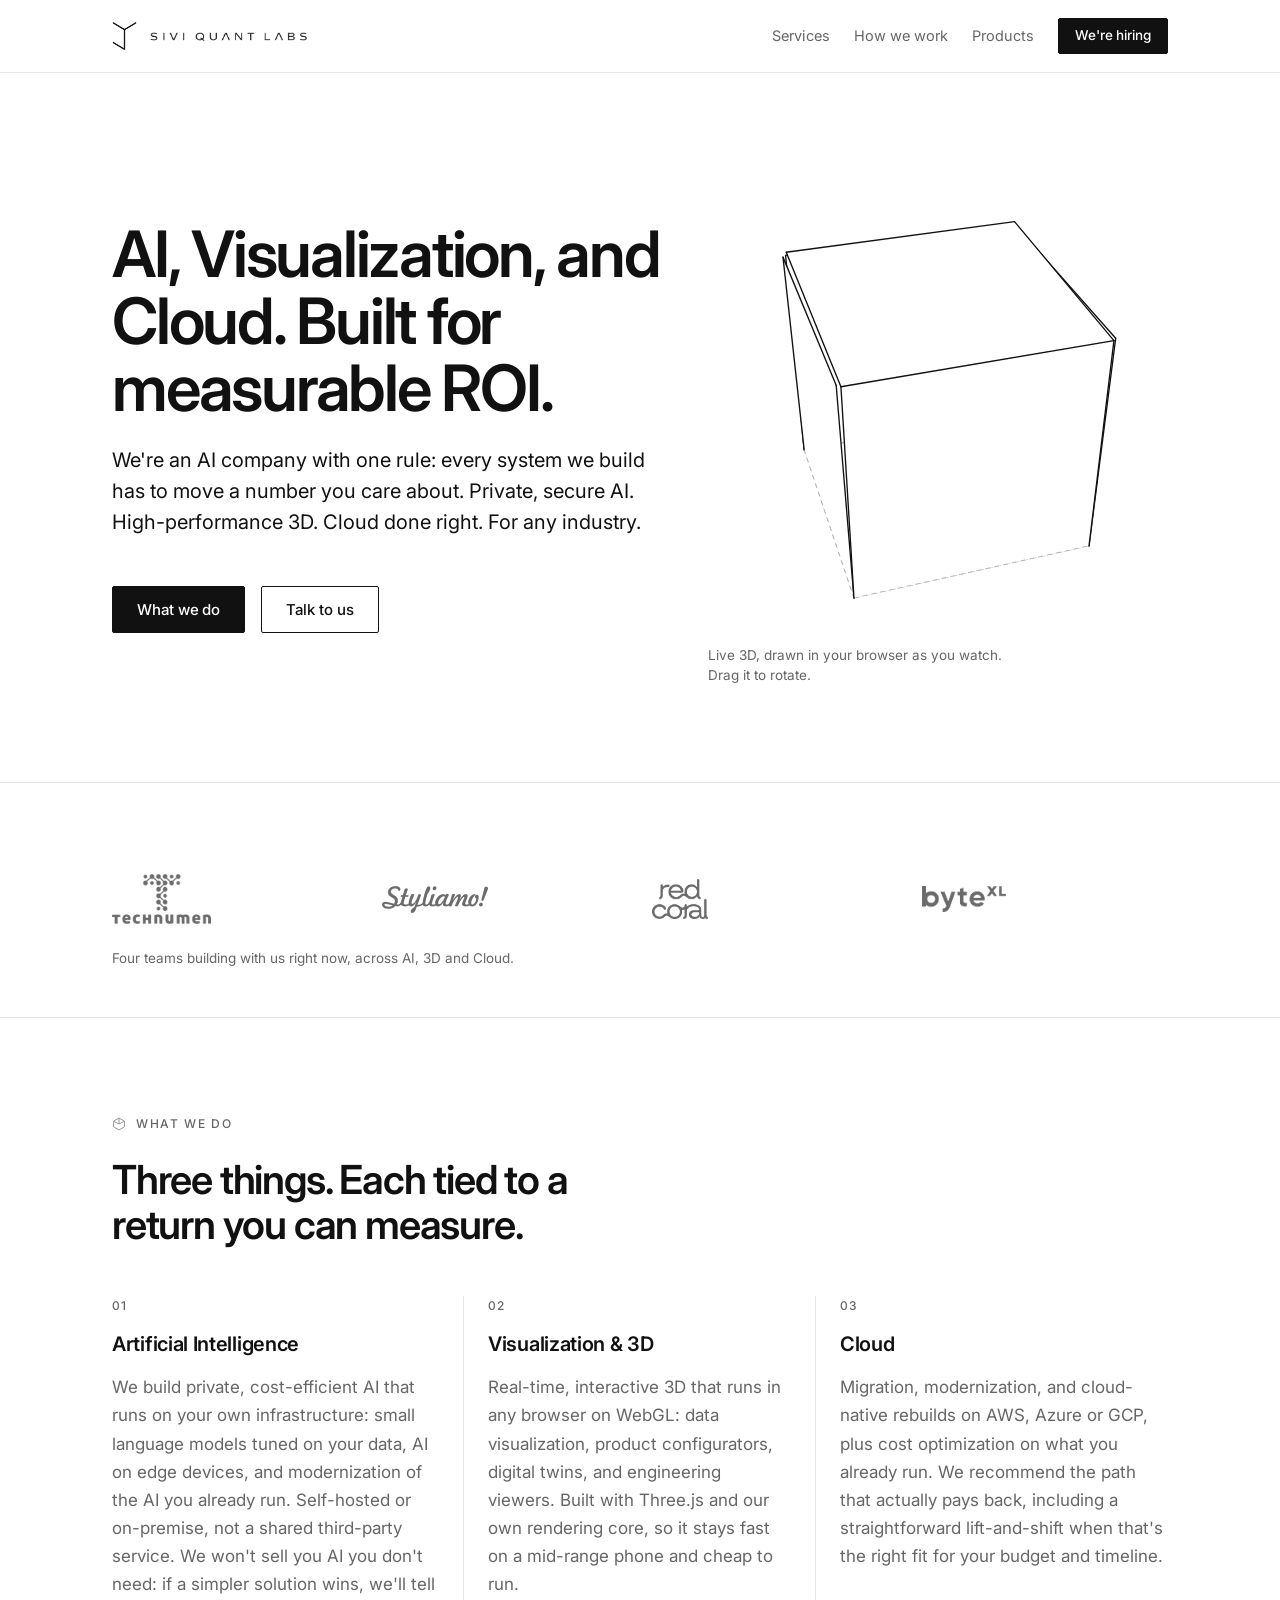
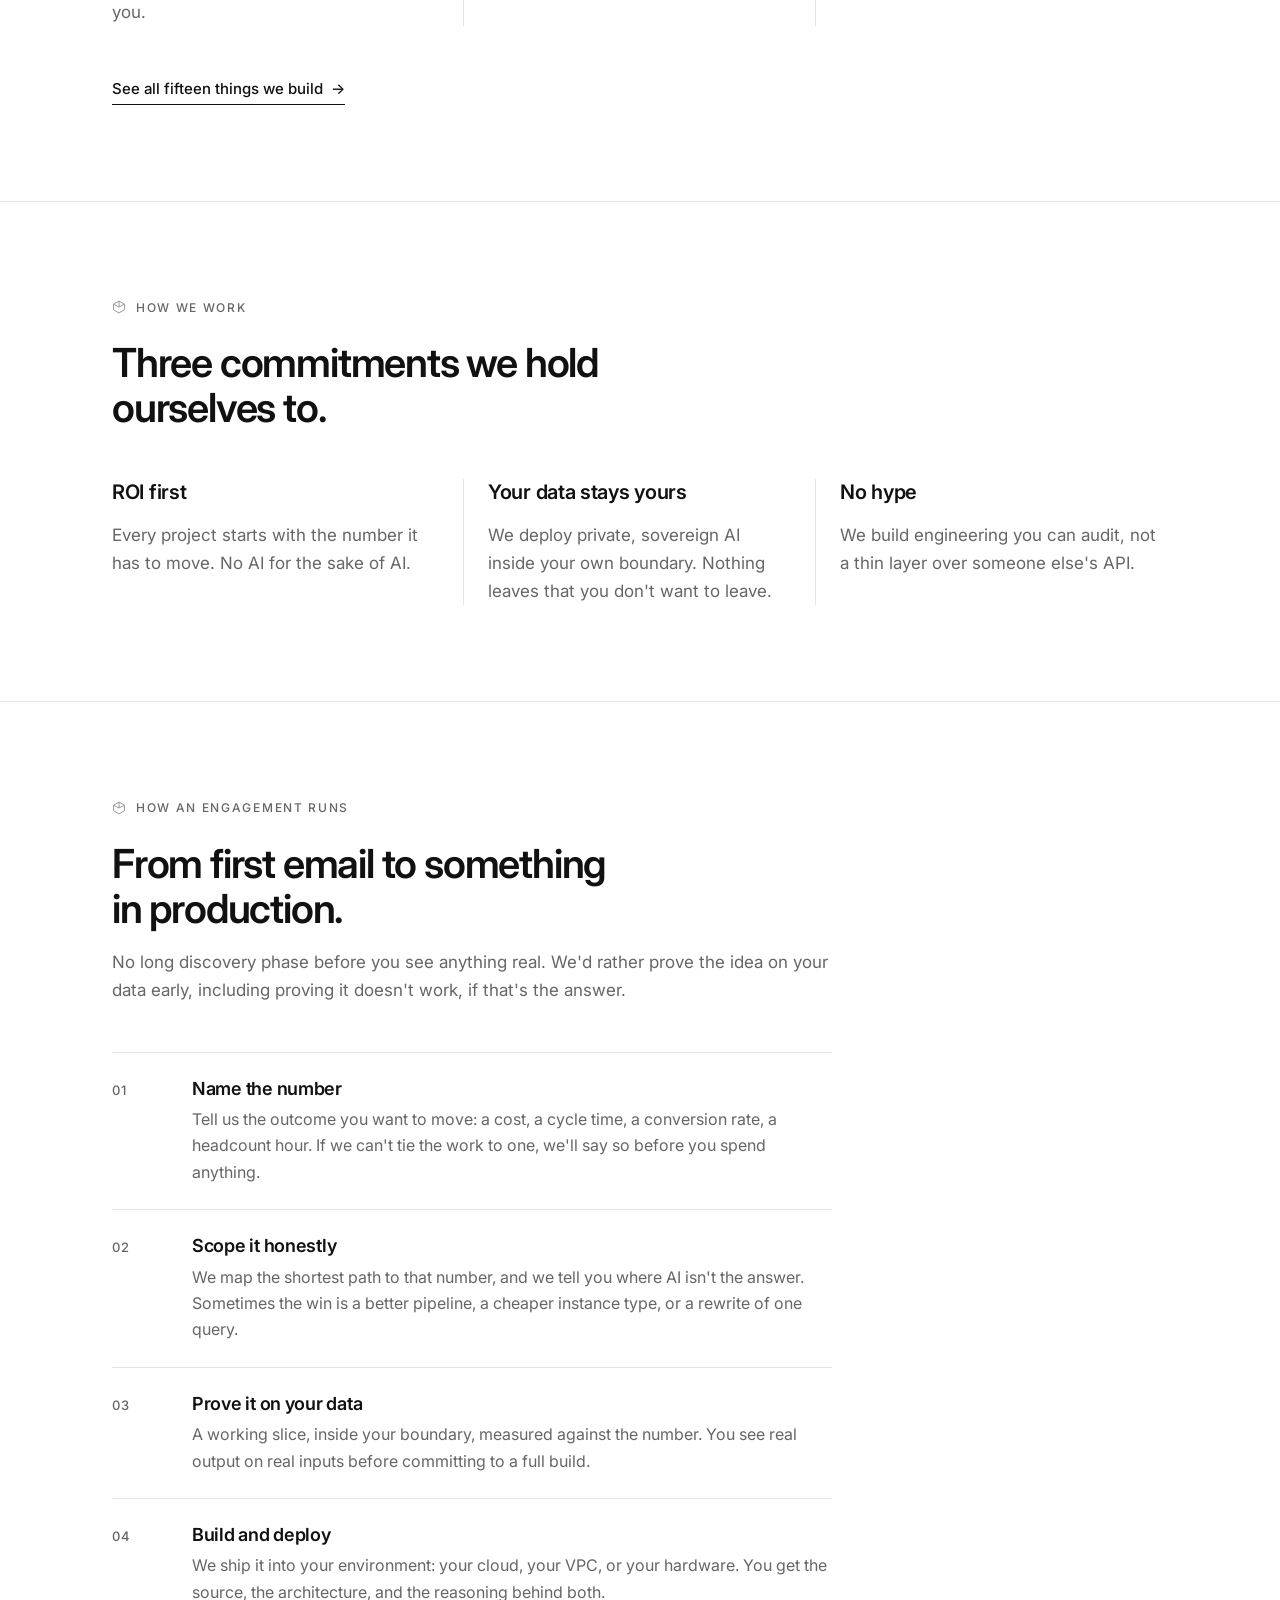
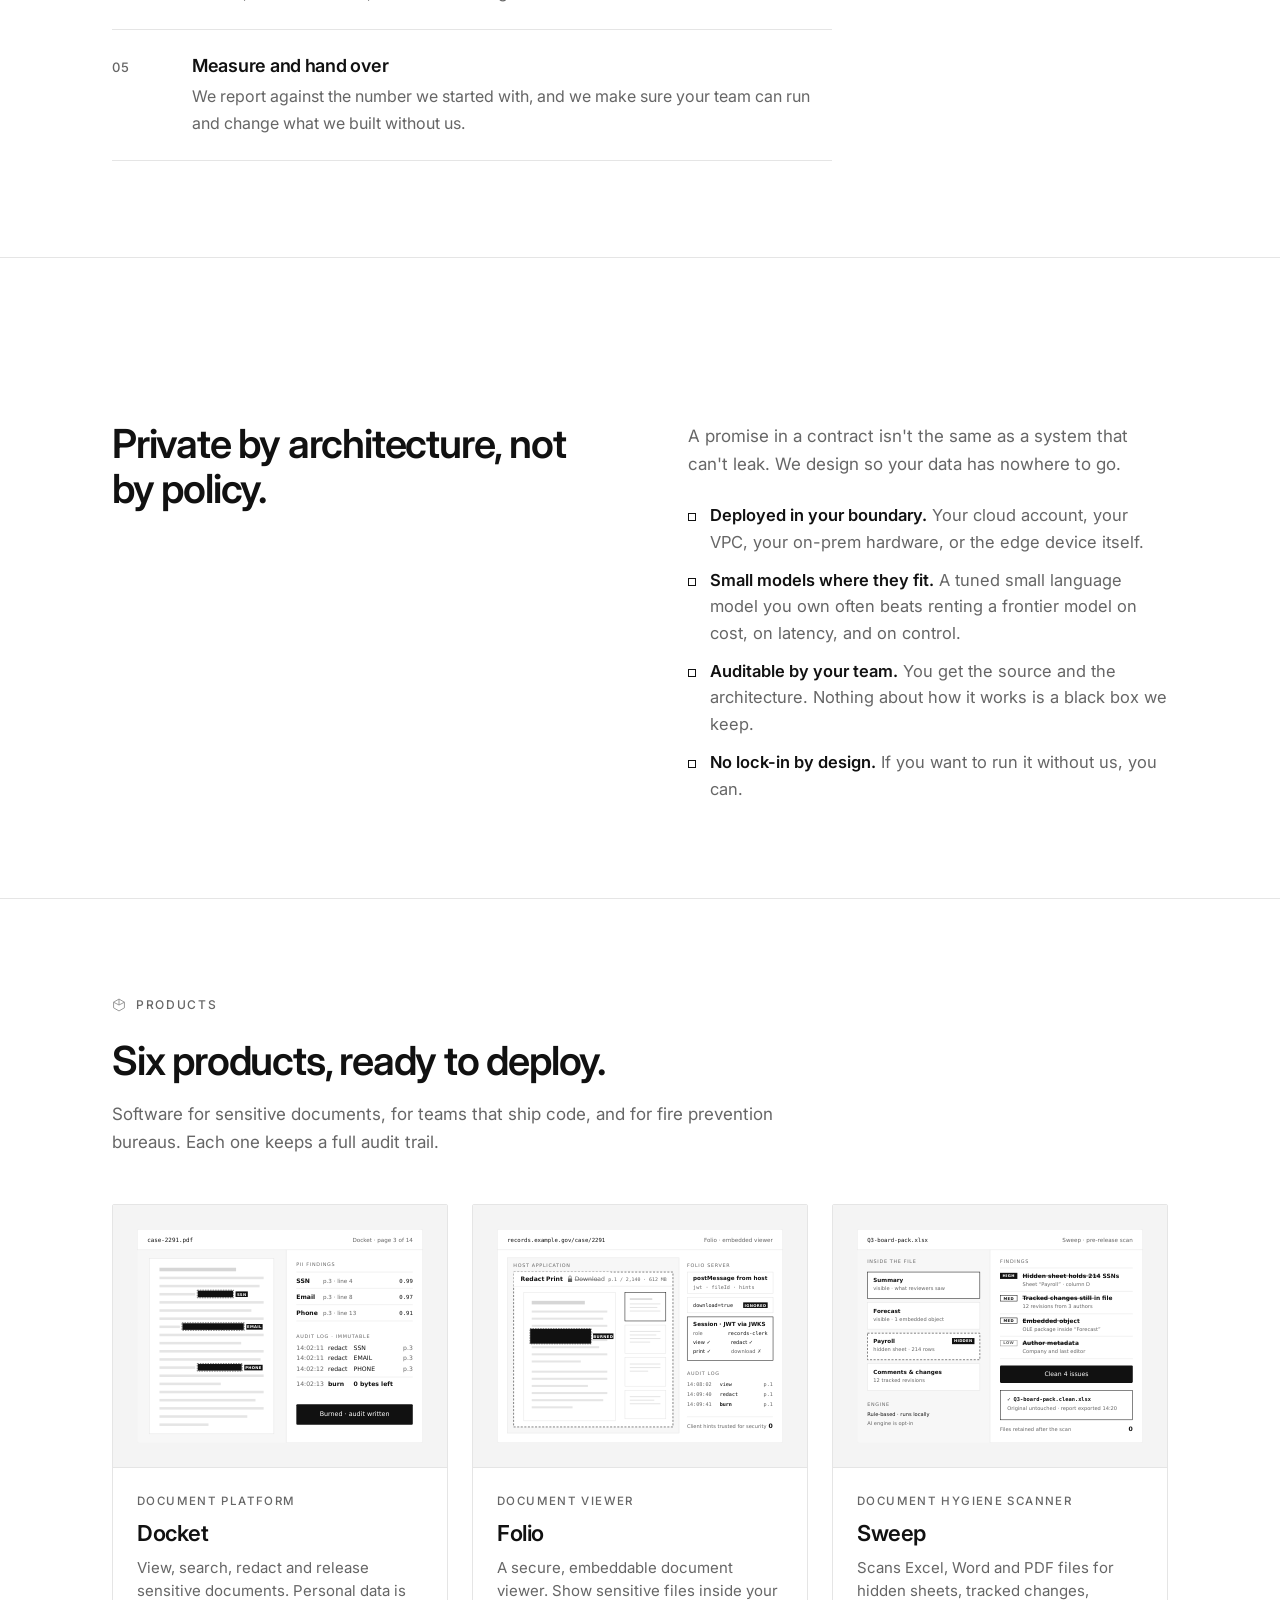
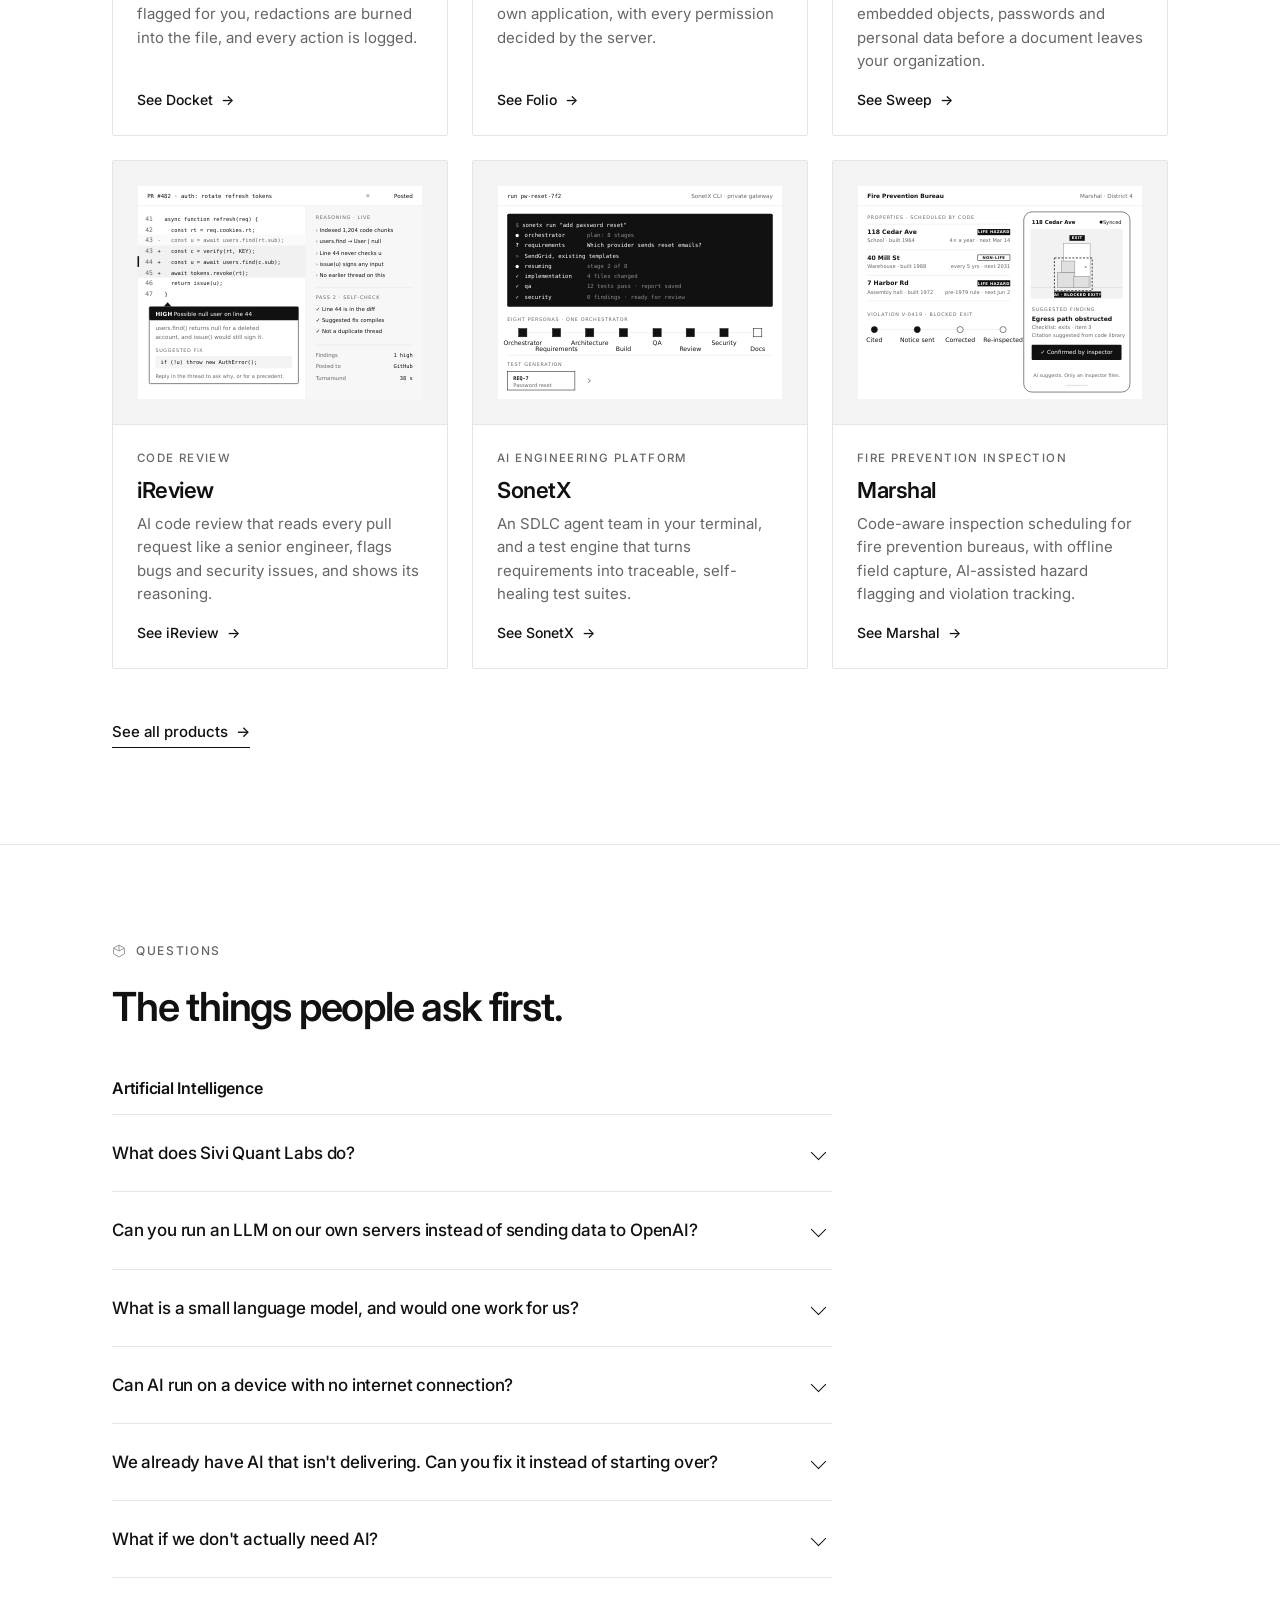
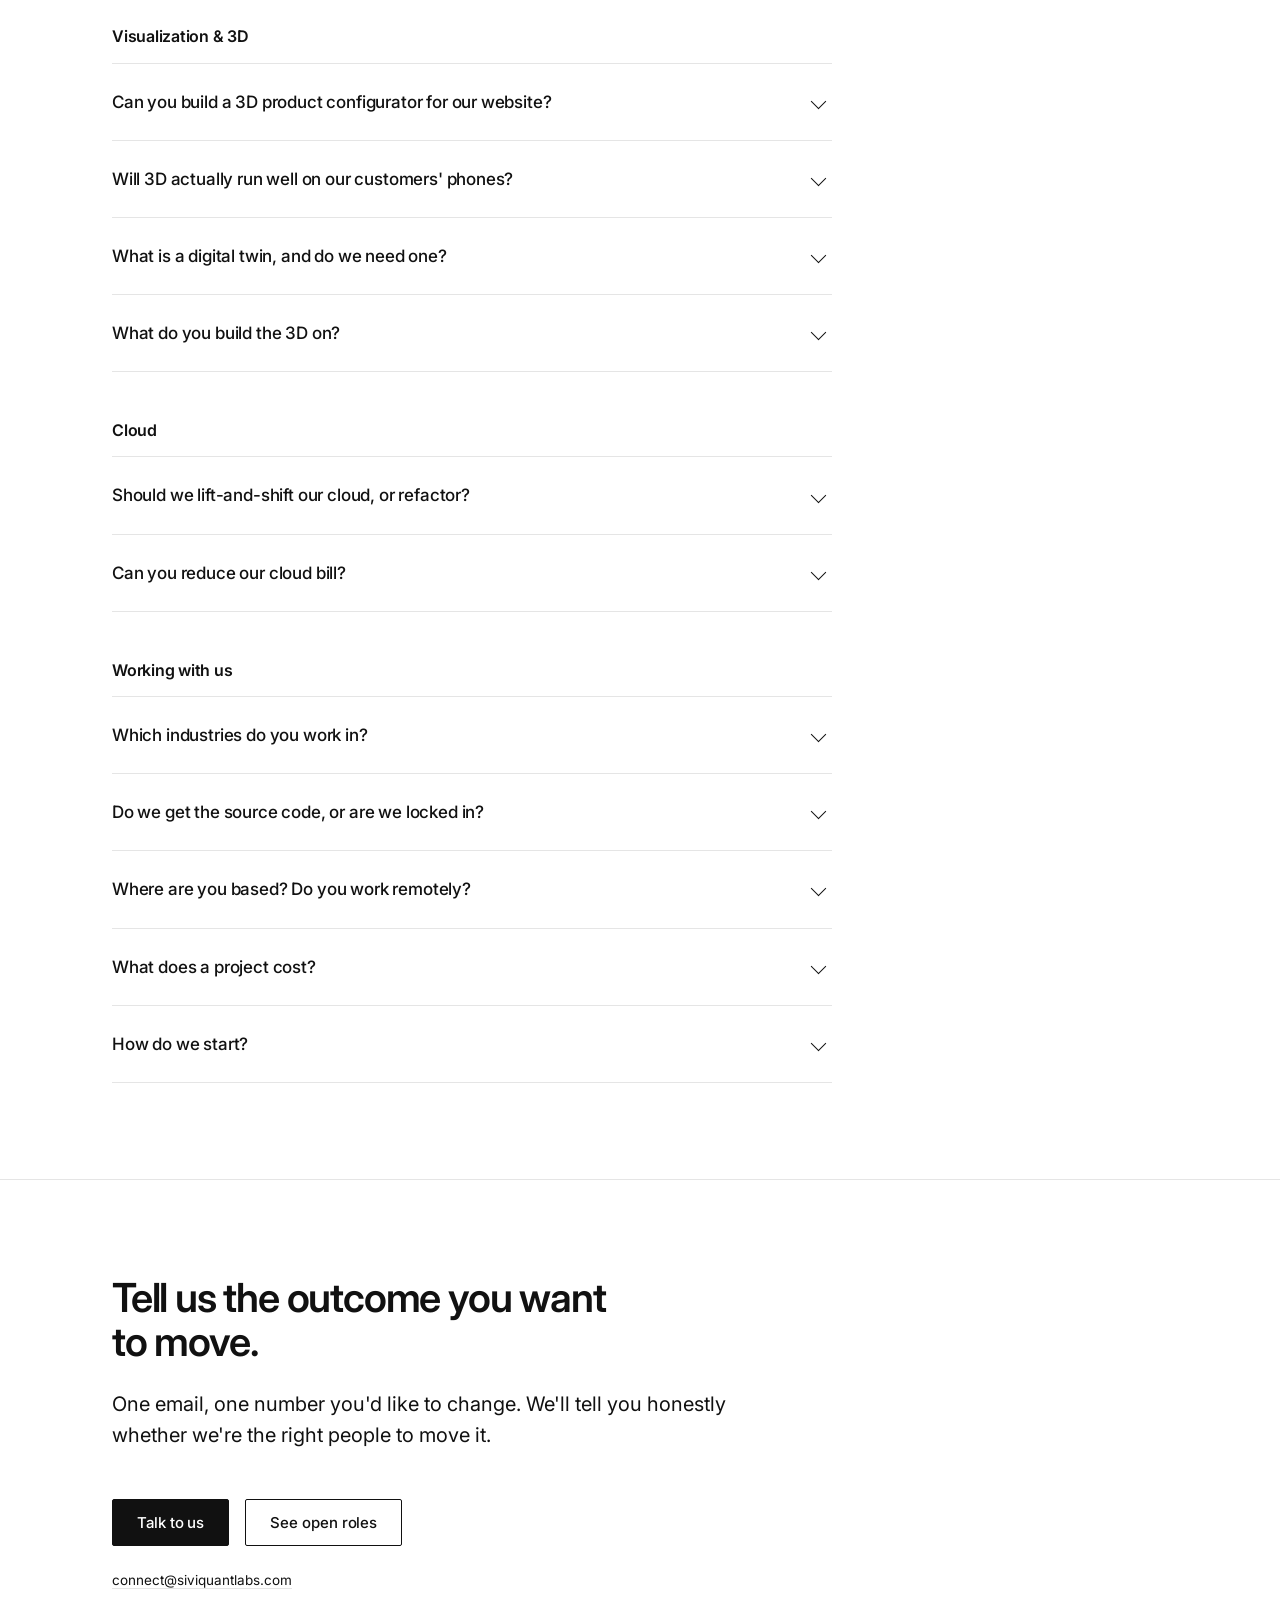
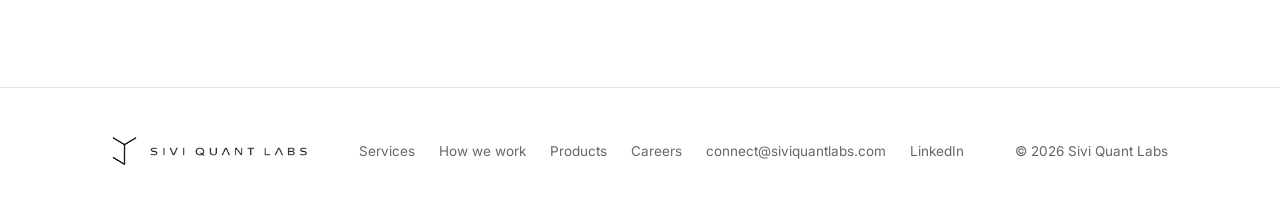
==== commit 5a1ab2dd: "Add SVG cards for Marshal, SonetX, and Sweep products - Introduced a new SVG file for the Marshal pr" ====
--- a/index.html
+++ b/index.html
@@ -24,7 +24,7 @@
 <link rel="preconnect" href="https://fonts.googleapis.com">
 <link rel="preconnect" href="https://fonts.gstatic.com" crossorigin>
 <link rel="stylesheet" href="https://fonts.googleapis.com/css2?family=Inter:wght@400;500;600&display=swap">
-<link rel="stylesheet" href="assets/site.css">
+<link rel="stylesheet" href="assets/site.css?v=20260927">
 
 <script type="application/ld+json">
 {
@@ -521,10 +521,12 @@
     <p class="body reveal" style="margin-top:var(--s2)">Software for sensitive documents, for teams that ship code, and for fire prevention bureaus. Each one keeps a full audit trail.</p>
     <div class="p-grid">
       <a class="p-card reveal" href="products/docket/">
-        <picture>
-          <source media="(prefers-reduced-motion: reduce)" srcset="assets/products/docket-still.svg">
-          <img src="assets/products/docket.svg" alt="" width="560" height="420" loading="lazy">
-        </picture>
+        <div class="p-media">
+          <picture>
+            <source media="(prefers-reduced-motion: reduce)" srcset="assets/products/docket-still.svg">
+            <img src="assets/products/docket-card.svg" alt="" width="560" height="420" loading="lazy">
+          </picture>
+        </div>
         <div class="p-body">
           <span class="p-kind">Document platform</span>
           <h3>Docket</h3>
@@ -533,10 +535,12 @@
         </div>
       </a>
       <a class="p-card reveal" href="products/folio/">
-        <picture>
-          <source media="(prefers-reduced-motion: reduce)" srcset="assets/products/folio-still.svg">
-          <img src="assets/products/folio.svg" alt="" width="560" height="420" loading="lazy">
-        </picture>
+        <div class="p-media">
+          <picture>
+            <source media="(prefers-reduced-motion: reduce)" srcset="assets/products/folio-still.svg">
+            <img src="assets/products/folio-card.svg" alt="" width="560" height="420" loading="lazy">
+          </picture>
+        </div>
         <div class="p-body">
           <span class="p-kind">Document viewer</span>
           <h3>Folio</h3>
@@ -545,10 +549,12 @@
         </div>
       </a>
       <a class="p-card reveal" href="products/sweep/">
-        <picture>
-          <source media="(prefers-reduced-motion: reduce)" srcset="assets/products/sweep-still.svg">
-          <img src="assets/products/sweep.svg" alt="" width="560" height="420" loading="lazy">
-        </picture>
+        <div class="p-media">
+          <picture>
+            <source media="(prefers-reduced-motion: reduce)" srcset="assets/products/sweep-still.svg">
+            <img src="assets/products/sweep-card.svg" alt="" width="560" height="420" loading="lazy">
+          </picture>
+        </div>
         <div class="p-body">
           <span class="p-kind">Document hygiene scanner</span>
           <h3>Sweep</h3>
@@ -557,10 +563,12 @@
         </div>
       </a>
       <a class="p-card reveal" href="products/ireview/">
-        <picture>
-          <source media="(prefers-reduced-motion: reduce)" srcset="assets/products/ireview-still.svg">
-          <img src="assets/products/ireview.svg" alt="" width="560" height="420" loading="lazy">
-        </picture>
+        <div class="p-media">
+          <picture>
+            <source media="(prefers-reduced-motion: reduce)" srcset="assets/products/ireview-still.svg">
+            <img src="assets/products/ireview-card.svg" alt="" width="560" height="420" loading="lazy">
+          </picture>
+        </div>
         <div class="p-body">
           <span class="p-kind">Code review</span>
           <h3>iReview</h3>
@@ -569,10 +577,12 @@
         </div>
       </a>
       <a class="p-card reveal" href="products/sonetx/">
-        <picture>
-          <source media="(prefers-reduced-motion: reduce)" srcset="assets/products/sonetx-still.svg">
-          <img src="assets/products/sonetx.svg" alt="" width="560" height="420" loading="lazy">
-        </picture>
+        <div class="p-media">
+          <picture>
+            <source media="(prefers-reduced-motion: reduce)" srcset="assets/products/sonetx-still.svg">
+            <img src="assets/products/sonetx-card.svg" alt="" width="560" height="420" loading="lazy">
+          </picture>
+        </div>
         <div class="p-body">
           <span class="p-kind">AI engineering platform</span>
           <h3>SonetX</h3>
@@ -581,10 +591,12 @@
         </div>
       </a>
       <a class="p-card reveal" href="products/marshal/">
-        <picture>
-          <source media="(prefers-reduced-motion: reduce)" srcset="assets/products/marshal-still.svg">
-          <img src="assets/products/marshal.svg" alt="" width="560" height="420" loading="lazy">
-        </picture>
+        <div class="p-media">
+          <picture>
+            <source media="(prefers-reduced-motion: reduce)" srcset="assets/products/marshal-still.svg">
+            <img src="assets/products/marshal-card.svg" alt="" width="560" height="420" loading="lazy">
+          </picture>
+        </div>
         <div class="p-body">
           <span class="p-kind">Fire prevention inspection</span>
           <h3>Marshal</h3>
@@ -729,8 +741,8 @@
 
 <div id="toast" role="status" aria-live="polite"></div>
 
-<script src="assets/fold.js" defer></script>
-<script src="assets/site.js" defer></script>
-<script src="assets/forms.js" defer></script>
+<script src="assets/fold.js?v=20260927" defer></script>
+<script src="assets/site.js?v=20260927" defer></script>
+<script src="assets/forms.js?v=20260927" defer></script>
 </body>
 </html>
--- a/assets/site.css
+++ b/assets/site.css
@@ -482,26 +482,54 @@
 
 /* ---------- products ---------------------------------------------------- */
 
-/* Each product demo is a self-contained animated SVG loaded as an <img>. The
-   SVGs honour prefers-reduced-motion themselves and settle on their finished
-   frame, so nothing here needs to pause them. */
+/* Each product demo is a self-contained animated SVG, set on a light tray the
+   way a screenshot sits on a desk. The tray also keeps the SVG's own 1px frame
+   from doubling up against the card border. A <picture> swaps in a still of
+   the finished frame for visitors who prefer reduced motion. */
+.p-media{display:block;background:#F4F4F4;padding:var(--s3)}
+.p-media picture{display:block}
+.p-media img{width:100%;height:auto}
+
+/* Catalog hero: copy left, a scannable index of every product right */
+.p-top{
+  padding-top:var(--s5);padding-bottom:var(--s5);
+  display:grid;grid-template-columns:minmax(0,1fr) minmax(0,400px);
+  gap:var(--s5);align-items:end;
+}
+.p-top h1{max-width:13ch}
+.p-top .lead{margin-top:var(--s3)}
+.p-top .body{margin-top:var(--s2)}
+.p-index{border-top:1px solid var(--ink)}
+.p-index .grp{
+  display:block;padding:var(--s3) 0 6px;
+  font-size:11.5px;font-weight:500;letter-spacing:0.12em;text-transform:uppercase;color:var(--mid);
+}
+.p-index a{
+  display:flex;align-items:baseline;gap:12px;
+  padding:11px 0;border-bottom:1px solid var(--line);
+  transition:border-color .15s ease;
+}
+.p-index a b{font-size:16px;font-weight:600;letter-spacing:-0.01em}
+.p-index a .k{font-size:14px;color:var(--mid);flex:1}
+.p-index a .ar{font-size:14px;transition:transform .18s ease}
+.p-index a:hover{border-bottom-color:var(--ink)}
+.p-index a:hover .ar{transform:translateX(4px)}
+
+/* Product cards */
 .p-grid{
   display:grid;grid-template-columns:repeat(3,minmax(0,1fr));
   gap:var(--s3);margin-top:var(--s4);
 }
 .p-grid--2{grid-template-columns:repeat(2,minmax(0,1fr))}
 .p-card{
-  display:flex;flex-direction:column;
-  border:1px solid var(--line);border-radius:2px;
+  display:flex;flex-direction:column;background:var(--bg);
+  border:1px solid var(--line);border-radius:2px;overflow:hidden;
   transition:border-color .16s ease;
 }
 .p-card:hover{border-color:var(--ink)}
-/* Each demo sits in a <picture> whose reduced-motion source is a still of
-   the finished frame. */
-.p-card picture,.p-figure picture{display:block}
-.p-card img{width:100%;height:auto;border-bottom:1px solid var(--line)}
-.p-card .p-body{display:flex;flex-direction:column;gap:6px;padding:var(--s3);flex:1}
-.p-card .p-kind{font-size:12px;letter-spacing:0.12em;text-transform:uppercase;color:var(--mid)}
+.p-card .p-media{border-bottom:1px solid var(--line)}
+.p-card .p-body{display:flex;flex-direction:column;gap:8px;padding:var(--s3);flex:1}
+.p-card .p-kind{font-size:11.5px;font-weight:500;letter-spacing:0.12em;text-transform:uppercase;color:var(--mid)}
 .p-card h3{font-size:22px;letter-spacing:-0.02em}
 .p-card p{font-size:15px;color:var(--mid);line-height:1.55;flex:1}
 .p-card .go{font-size:14px;font-weight:500;display:inline-flex;gap:8px;align-items:center;margin-top:var(--s1)}
@@ -510,10 +538,11 @@
 
 /* A group with a single product gets one wide card instead of half a row */
 .p-grid--1{grid-template-columns:1fr}
-.p-grid--1 .p-card{display:grid;grid-template-columns:minmax(0,1fr) minmax(0,1fr)}
-.p-grid--1 .p-card img{border-bottom:none;border-right:1px solid var(--line)}
+.p-grid--1 .p-card{display:grid;grid-template-columns:minmax(0,1.15fr) minmax(0,1fr)}
+.p-grid--1 .p-card .p-media{border-bottom:none;border-right:1px solid var(--line)}
 .p-grid--1 .p-body{justify-content:center;padding:var(--s4)}
-.p-grid--1 .p-card p{flex:none}
+.p-grid--1 .p-card h3{font-size:28px}
+.p-grid--1 .p-card p{flex:none;font-size:16px;max-width:44ch}
 
 .p-group{padding:var(--s5) 0;border-top:1px solid var(--line)}
 .p-group .body{margin-top:var(--s2)}
@@ -521,16 +550,25 @@
 /* Product page hero: copy left, live demo right */
 .p-hero{
   padding-top:var(--s5);padding-bottom:var(--s5);
-  display:grid;grid-template-columns:minmax(0,1fr) minmax(0,560px);
-  gap:var(--s4);align-items:center;
-}
-.p-hero h1{font-size:clamp(34px,4.6vw,54px);max-width:14ch}
+  display:grid;grid-template-columns:minmax(0,1fr) minmax(0,540px);
+  gap:var(--s5);align-items:center;
+}
+.p-hero h1{font-size:clamp(32px,3.7vw,46px);max-width:none;letter-spacing:-0.03em;line-height:1.08}
+.p-hero .lead{font-size:clamp(17px,1.6vw,18.5px)}
 .p-hero .lead{margin-top:var(--s3)}
 .p-hero .body{margin-top:var(--s2)}
-.p-figure img{width:100%;height:auto;border:1px solid var(--line);border-radius:2px}
-.p-figure figcaption{margin-top:var(--s2);font-size:13.5px;line-height:1.5;color:var(--mid);max-width:52ch}
 .crumb a{color:var(--mid);transition:color .15s ease}
 .crumb a:hover{color:var(--ink)}
+.p-lockup{display:flex;align-items:center;gap:14px;margin-bottom:var(--s3)}
+.p-lockup .tile{
+  flex:none;width:44px;height:44px;border-radius:2px;
+  display:grid;place-items:center;
+  background:var(--ink);color:#fff;font-size:21px;font-weight:600;letter-spacing:-0.03em;
+}
+.p-lockup b{display:block;font-size:20px;letter-spacing:-0.02em;line-height:1.2}
+.p-lockup span{display:block;font-size:13.5px;color:var(--mid)}
+.p-figure .p-media{border:1px solid var(--line);border-radius:2px}
+.p-figure figcaption{margin-top:var(--s2);font-size:13.5px;line-height:1.5;color:var(--mid);max-width:56ch}
 
 /* Headline numbers */
 .stats{
@@ -542,10 +580,19 @@
 .stat b{display:block;font-size:clamp(30px,3.6vw,44px);font-weight:600;letter-spacing:-0.035em;line-height:1.05}
 .stat span{display:block;margin-top:8px;font-size:14px;line-height:1.45;color:var(--mid);max-width:24ch}
 
-/* A step can carry a short list under its summary */
-.step .list{margin-top:12px}
-.step .list li{font-size:15.5px}
-.step .list li + li{margin-top:6px}
+/* Workflow: three stages side by side */
+.phases{
+  display:grid;grid-template-columns:repeat(3,minmax(0,1fr));
+  gap:var(--s4);margin-top:var(--s4);
+}
+.phase{border-top:2px solid var(--ink);padding-top:var(--s3)}
+.phase .n{display:block;font-size:12px;font-weight:500;letter-spacing:0.12em;color:var(--mid)}
+.phase h3{margin:10px 0 8px}
+.phase p{font-size:15.5px;color:var(--mid);line-height:1.55}
+.phase .list{margin-top:var(--s2)}
+.phase .list li{font-size:15px;line-height:1.55}
+.phase .list li + li{margin-top:10px}
+.phase .list li::before{top:9px}
 
 /* Before / after comparison */
 .compare{width:100%;margin-top:var(--s4);border-collapse:collapse;font-size:15.5px}
@@ -561,22 +608,63 @@
 /* Visually hidden, still read by screen readers */
 .vh{position:absolute;width:1px;height:1px;overflow:hidden;clip:rect(0 0 0 0);white-space:nowrap}
 
-.more-products{display:flex;flex-wrap:wrap;gap:var(--s1) var(--s3);margin-top:var(--s3)}
-.more-products a{font-size:15px;border-bottom:1px solid var(--line);transition:border-color .15s ease}
-.more-products a:hover{border-bottom-color:var(--ink)}
+/* The other products, as compact cards */
+.mini{
+  display:grid;grid-template-columns:repeat(5,minmax(0,1fr));
+  gap:var(--s2);margin-top:var(--s4);
+}
+.mini a{
+  display:flex;flex-direction:column;gap:4px;
+  padding:var(--s2) var(--s2) 18px;
+  border:1px solid var(--line);border-radius:2px;
+  transition:border-color .16s ease;
+}
+.mini a:hover{border-color:var(--ink)}
+.mini .tile{
+  width:28px;height:28px;margin-bottom:10px;border-radius:2px;
+  display:grid;place-items:center;
+  background:var(--ink);color:#fff;font-size:14px;font-weight:600;
+}
+.mini b{font-size:16px;letter-spacing:-0.01em}
+.mini span{font-size:13.5px;color:var(--mid);line-height:1.4}
 
 @media (max-width:980px){
+  .p-top,.p-hero{grid-template-columns:1fr;gap:var(--s4)}
+  .p-hero .p-figure{max-width:620px}
+  .p-top{align-items:start}
   .p-grid{grid-template-columns:repeat(2,minmax(0,1fr))}
-  .p-hero{grid-template-columns:1fr}
   .stats{grid-template-columns:repeat(2,minmax(0,1fr))}
   .stat:nth-child(3){padding-left:0;border-left:none}
   .stat:nth-child(n+3){border-top:1px solid var(--line)}
+  .phases{grid-template-columns:1fr;gap:var(--s3)}
+  .mini{grid-template-columns:repeat(3,minmax(0,1fr))}
+}
+/* Two columns on tablets: an odd last card spans the row in the wide layout
+   rather than sitting alone in half of it. */
+@media (min-width:641px) and (max-width:980px){
+  .p-grid .p-card:last-child:nth-child(odd){
+    grid-column:1/-1;display:grid;grid-template-columns:minmax(0,1.15fr) minmax(0,1fr);
+  }
+  .p-grid .p-card:last-child:nth-child(odd) .p-media{border-bottom:none;border-right:1px solid var(--line)}
+  .p-grid .p-card:last-child:nth-child(odd) .p-body{justify-content:center}
+  .p-grid .p-card:last-child:nth-child(odd) p{flex:none}
+}
+@media (max-width:720px){
+  .p-grid--1 .p-card{grid-template-columns:1fr}
+  .p-grid--1 .p-card .p-media{border-right:none;border-bottom:1px solid var(--line)}
+  .p-grid--1 .p-body{padding:var(--s3)}
+  .p-grid--1 .p-card h3{font-size:22px}
 }
 @media (max-width:640px){
   .p-grid,.p-grid--2{grid-template-columns:1fr}
-  .p-grid--1 .p-card{grid-template-columns:1fr}
-  .p-grid--1 .p-card img{border-right:none;border-bottom:1px solid var(--line)}
-  .p-grid--1 .p-body{padding:var(--s3)}
+  .p-media{padding:var(--s2)}
+  .mini{grid-template-columns:1fr;gap:0;border-top:1px solid var(--line)}
+  .mini a{
+    display:grid;grid-template-columns:28px auto 1fr;align-items:center;gap:14px;
+    padding:14px 0;border:none;border-bottom:1px solid var(--line);border-radius:0;
+  }
+  .mini .tile{margin:0}
+  .mini span:last-child{text-align:right}
   .compare,.compare tbody,.compare tr,.compare th,.compare td{display:block;width:100%}
   .compare thead{display:none}
   .compare tbody tr{padding:var(--s2) 0;border-bottom:1px solid var(--line)}
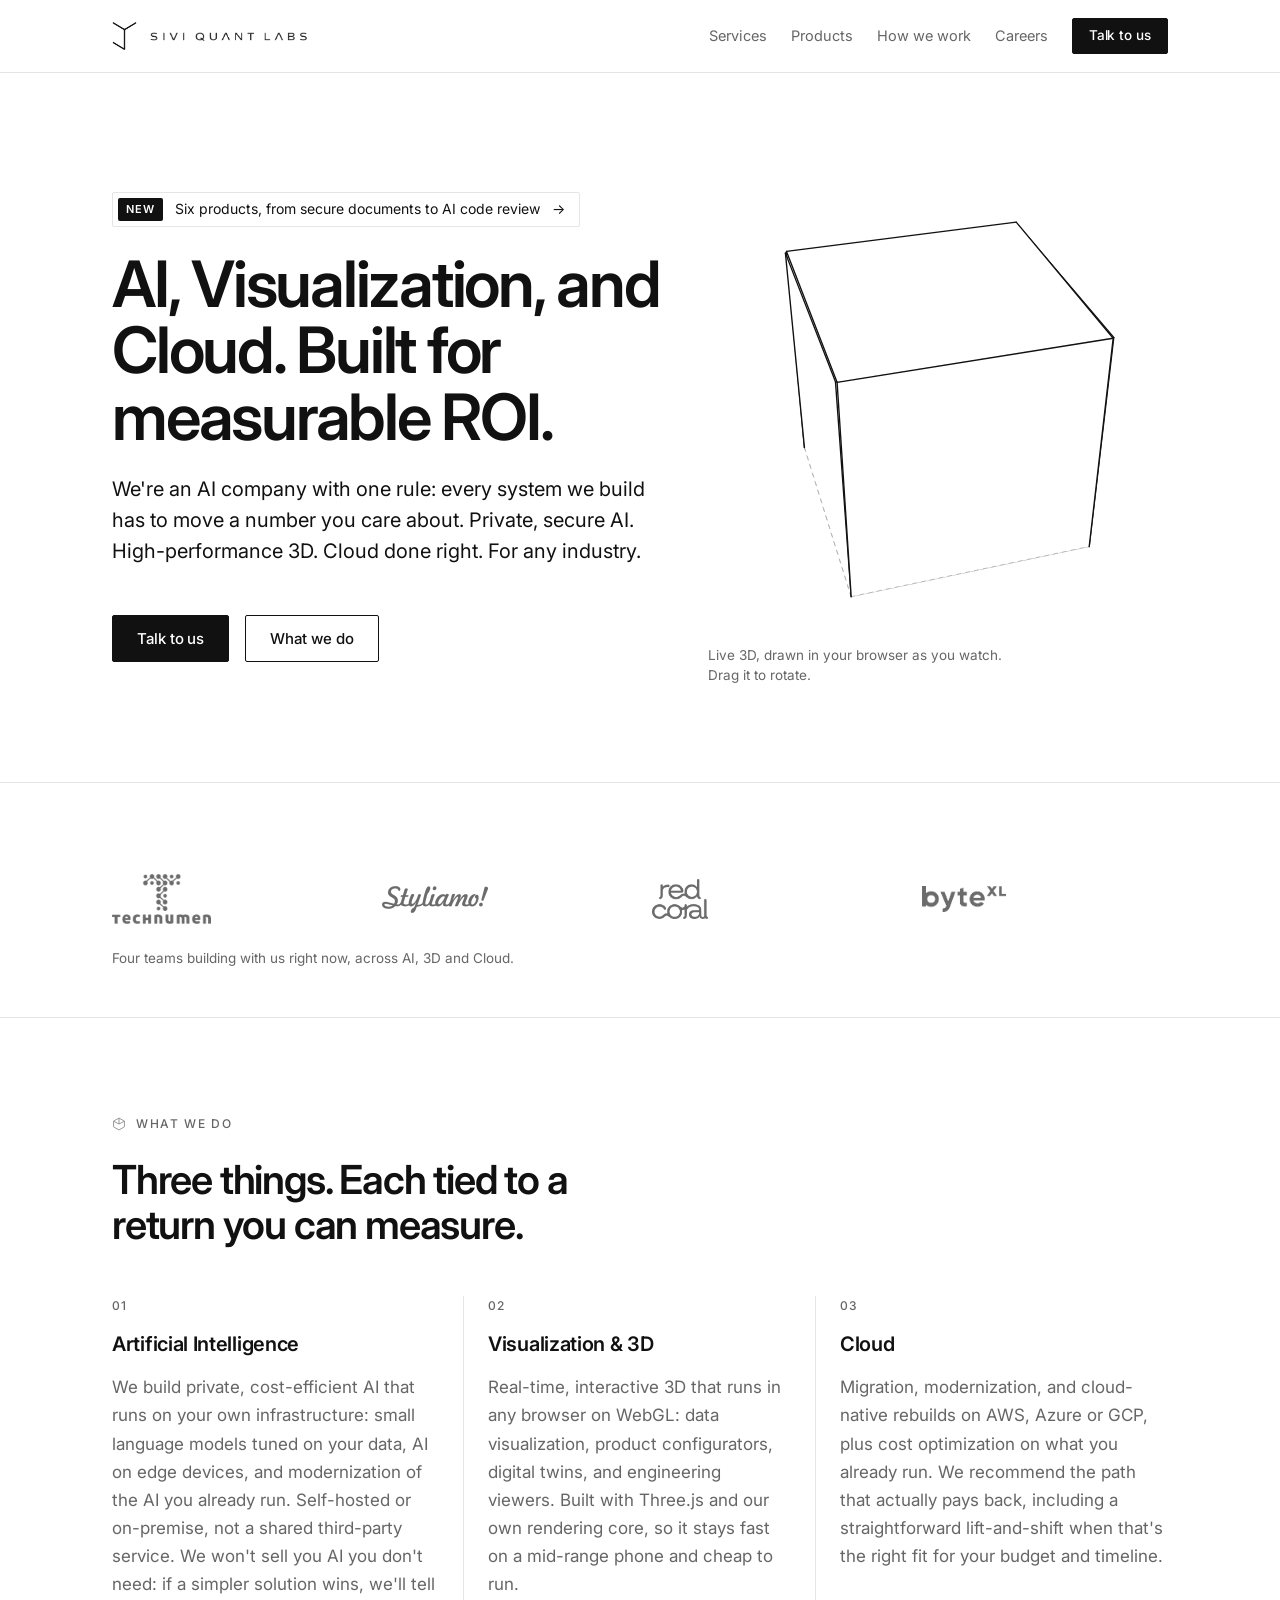
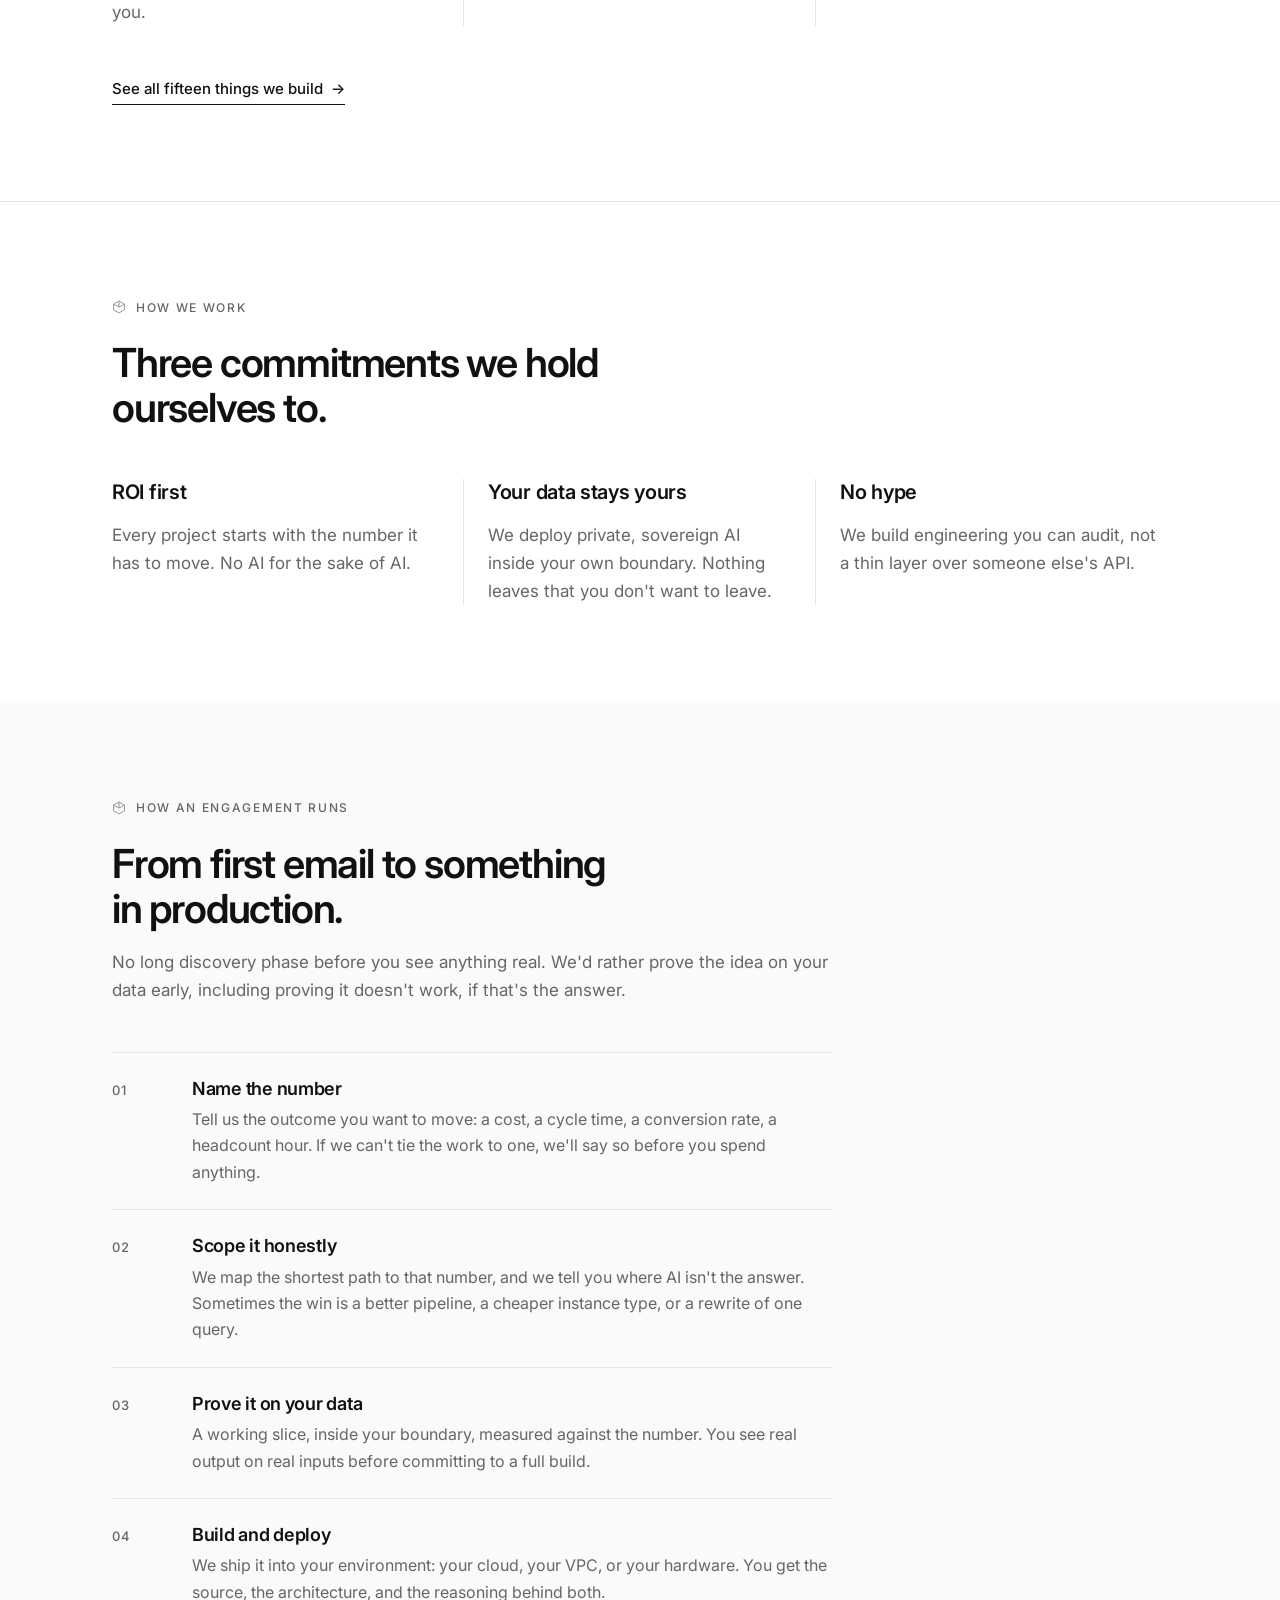
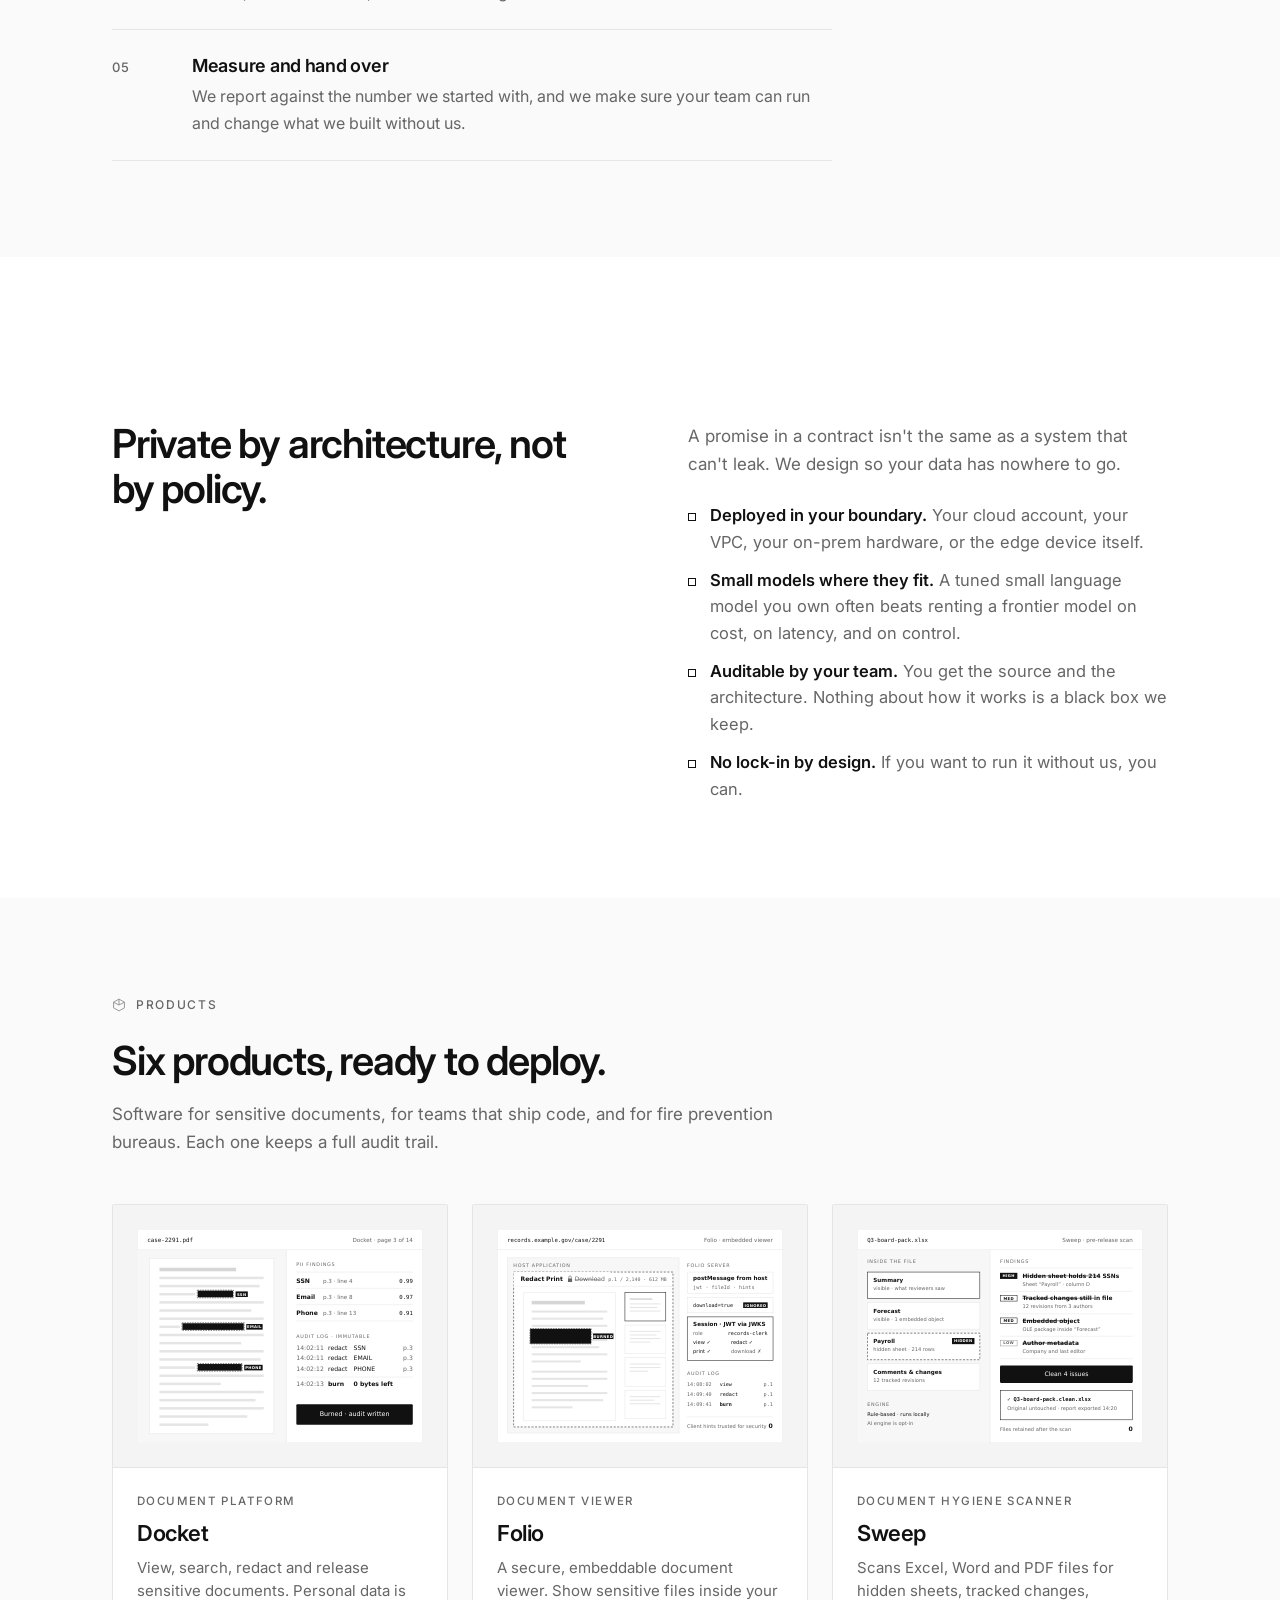
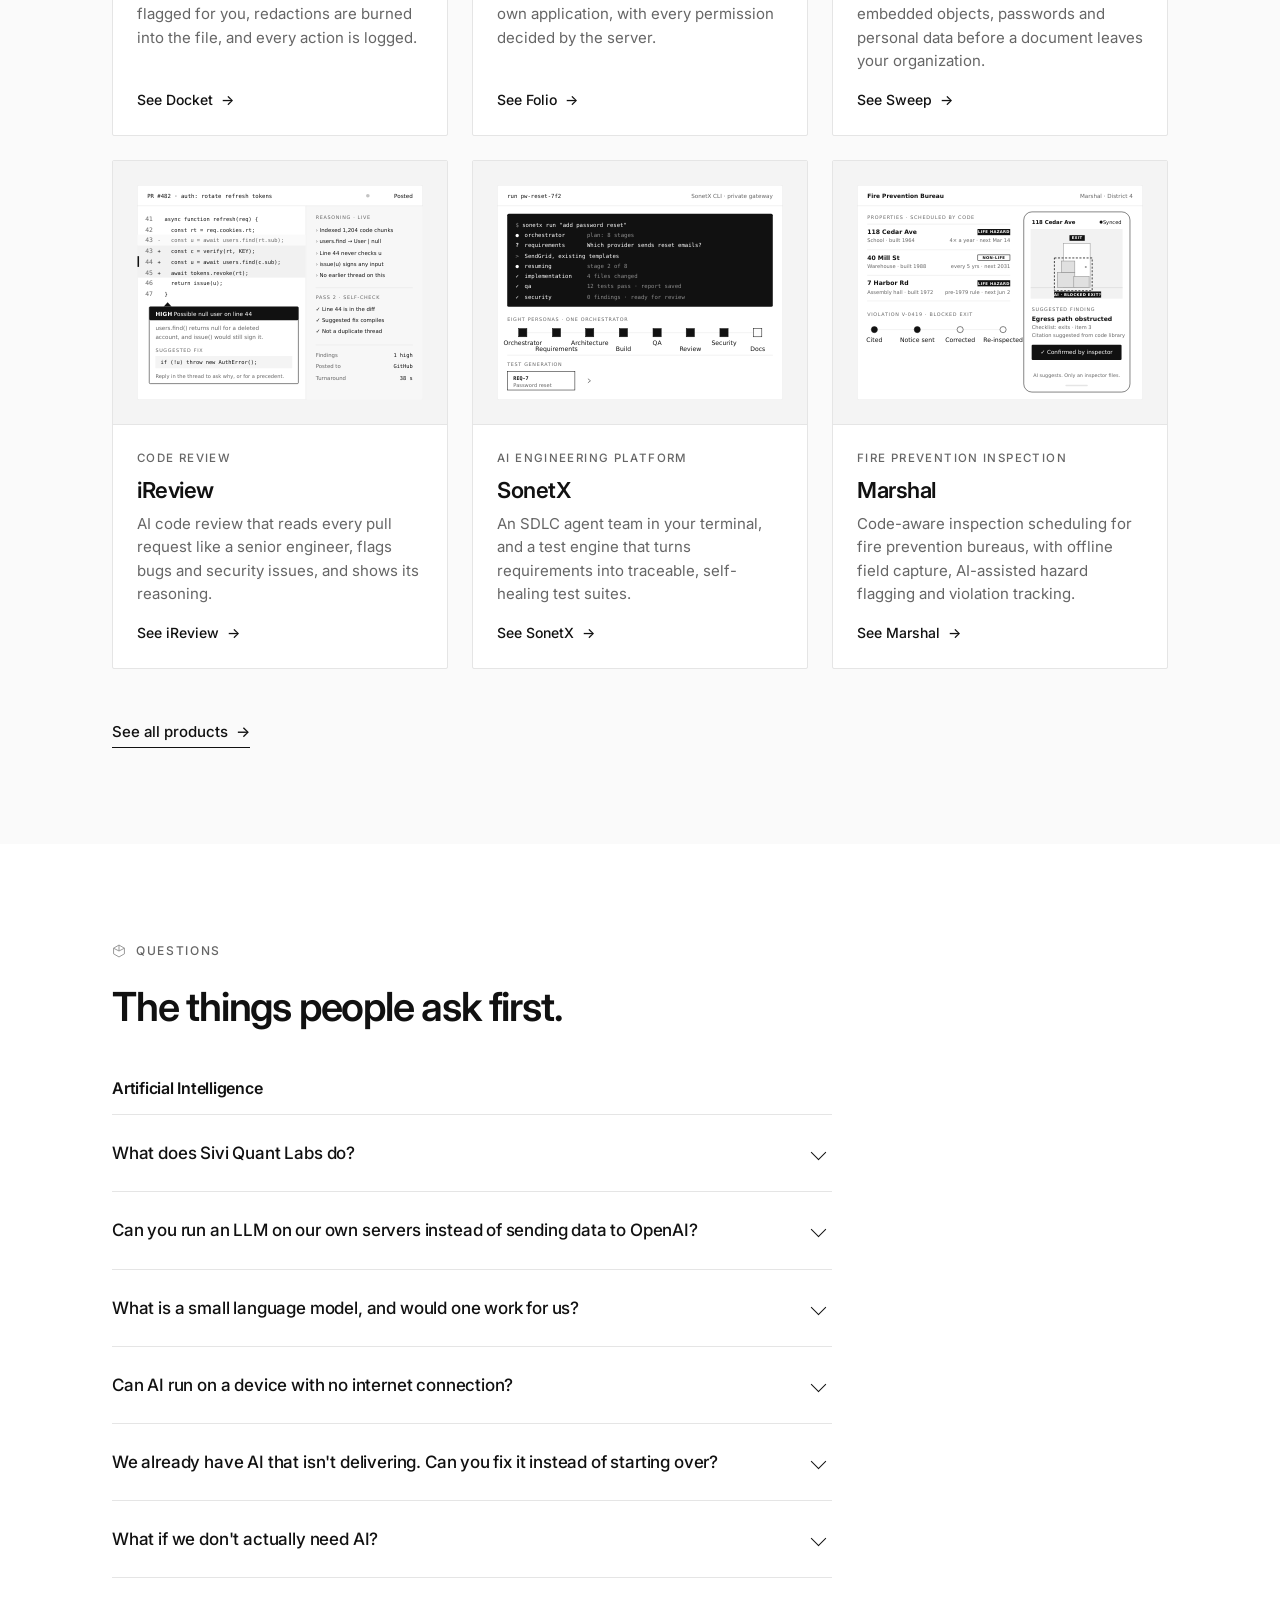
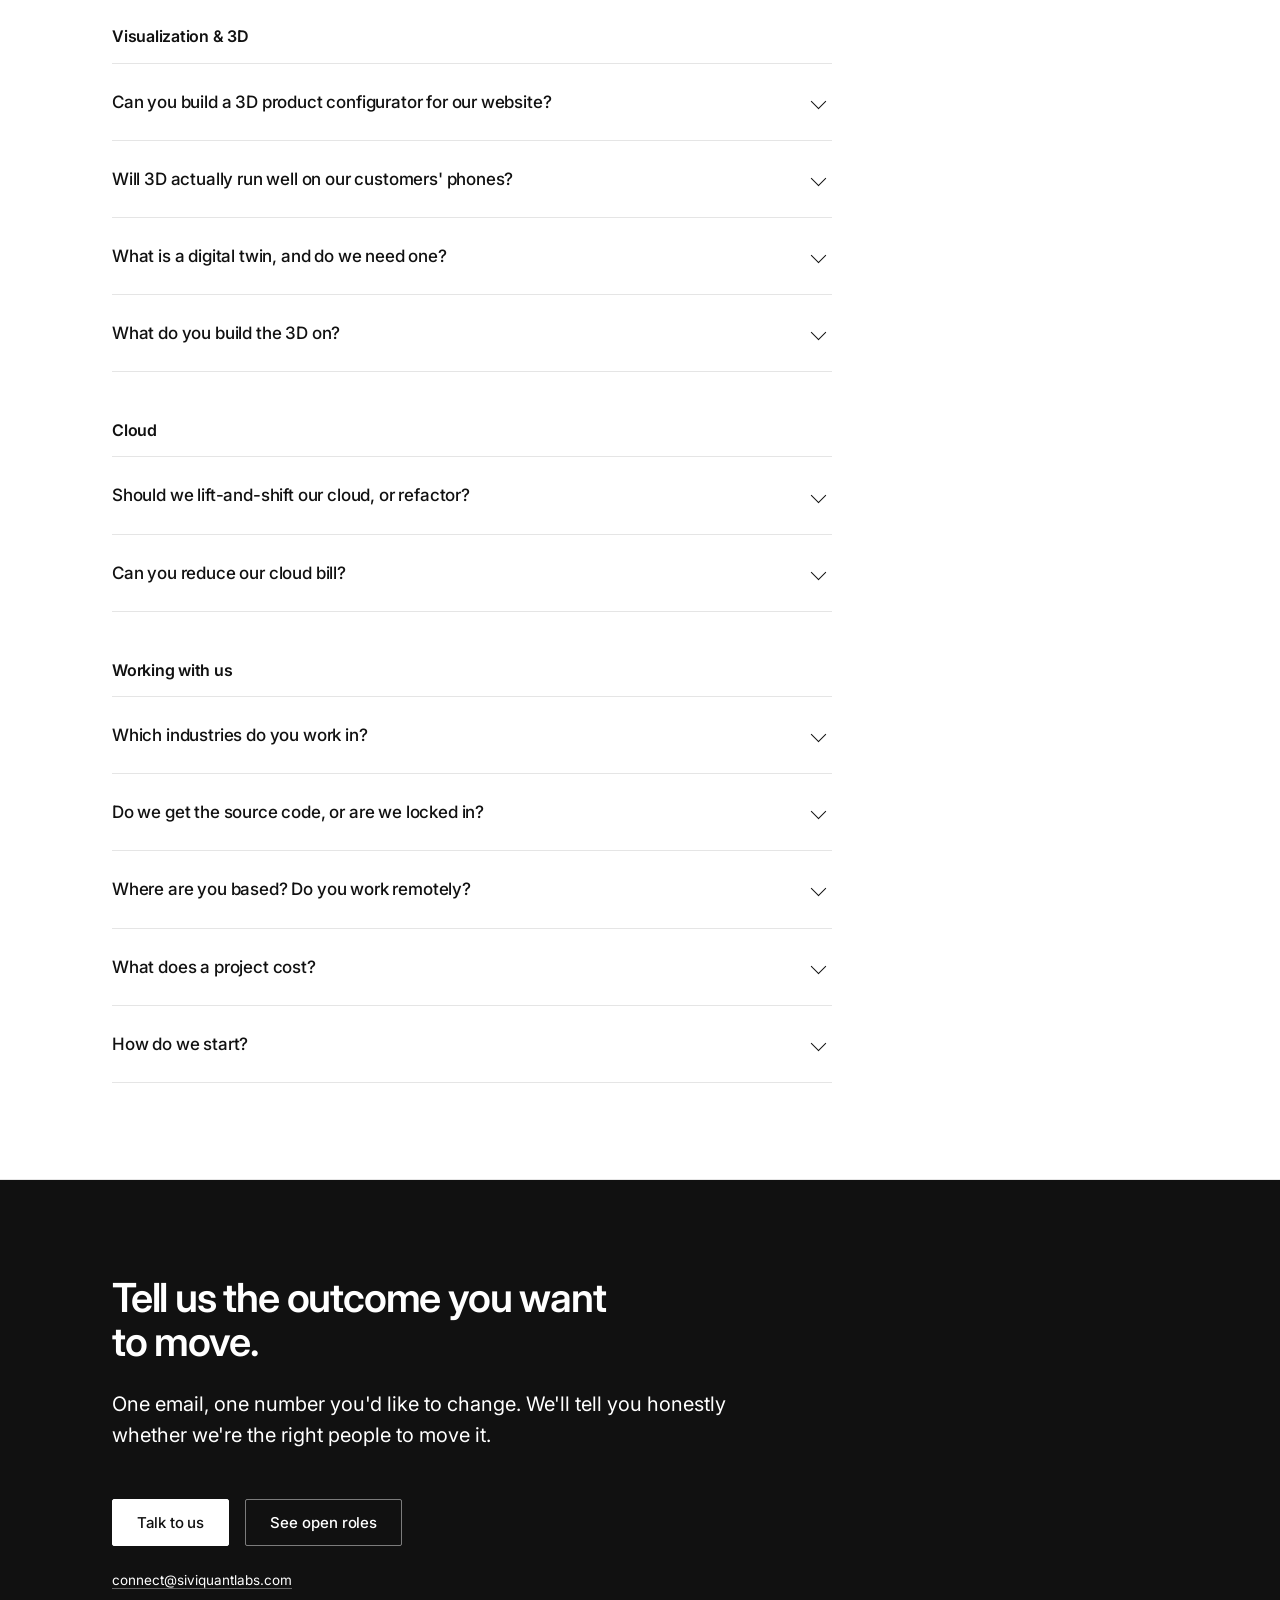
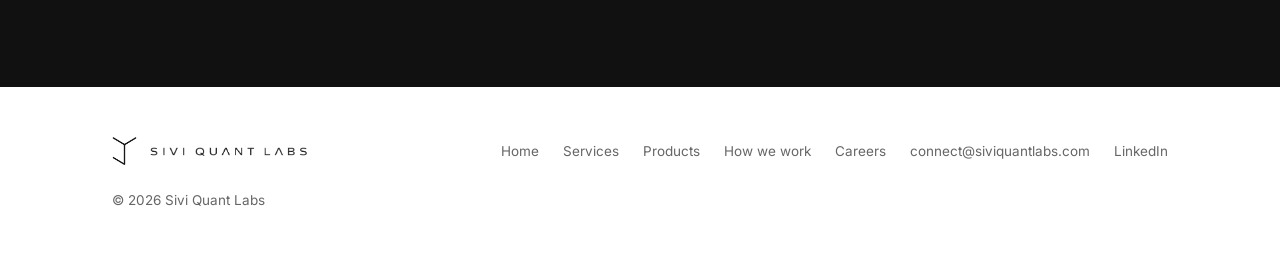
==== commit f66b1f3a: "Update stylesheets and navigation across multiple product and service pages; enhance accessibility a" ====
--- a/index.html
+++ b/index.html
@@ -24,7 +24,7 @@
 <link rel="preconnect" href="https://fonts.googleapis.com">
 <link rel="preconnect" href="https://fonts.gstatic.com" crossorigin>
 <link rel="stylesheet" href="https://fonts.googleapis.com/css2?family=Inter:wght@400;500;600&display=swap">
-<link rel="stylesheet" href="assets/site.css?v=20260927">
+<link rel="stylesheet" href="assets/site.css?v=2026092702">
 
 <script type="application/ld+json">
 {
@@ -334,23 +334,42 @@
     </a>
     <nav class="navlinks" aria-label="Primary">
       <a class="desktop-only" href="services/">Services</a>
+      <a class="desktop-only" href="products/">Products</a>
       <a class="desktop-only" href="#how">How we work</a>
-      <a class="desktop-only" href="products/">Products</a>
-      <a class="btn btn-solid" href="careers/">We're hiring</a>
+      <a class="desktop-only" href="careers/">Careers</a>
+      <a class="btn btn-solid" href="mailto:connect@siviquantlabs.com?subject=Talk%20to%20Sivi%20Quant%20Labs" data-form="general" data-subject="Website enquiry">Talk to us</a>
+      <button class="menu-btn" type="button" aria-expanded="false" aria-controls="menu" aria-label="Open menu"><span></span><span></span></button>
     </nav>
   </div>
 </header>
+
+<div id="menu" class="menu" hidden>
+  <div class="menu-in">
+    <nav class="menu-links" aria-label="Menu">
+      <a href="./"><b>Home</b><span>Sivi Quant Labs</span></a>
+      <a href="services/"><b>Services</b><span>AI, 3D and Cloud</span></a>
+      <a href="products/"><b>Products</b><span>Six products</span></a>
+      <a href="#how"><b>How we work</b><span>Our commitments</span></a>
+      <a href="careers/"><b>Careers</b><span>Open roles</span></a>
+    </nav>
+    <div class="menu-foot">
+      <a class="btn btn-solid" href="mailto:connect@siviquantlabs.com?subject=Talk%20to%20Sivi%20Quant%20Labs" data-form="general" data-subject="Website enquiry">Talk to us</a>
+      <p class="caption"><a href="mailto:connect@siviquantlabs.com">connect@siviquantlabs.com</a></p>
+    </div>
+  </div>
+</div>
 
 <main id="main">
 
 <!-- ================= HERO ================= -->
 <section class="wrap hero">
   <div class="hero-copy">
+    <a class="pill" href="products/"><span class="pill-tag">New</span>Six products, from secure documents to AI code review <span class="ar" aria-hidden="true">&rarr;</span></a>
     <h1>AI, Visualization, and Cloud. Built for measurable ROI.</h1>
     <p class="lead">We're an AI company with one rule: every system we build has to move a number you care about. Private, secure AI. High-performance 3D. Cloud done right. For any industry.</p>
     <div class="btn-row">
-      <a class="btn btn-solid" href="#what">What we do</a>
-      <a class="btn btn-ghost" href="mailto:connect@siviquantlabs.com?subject=Talk%20to%20Sivi%20Quant%20Labs" data-form="general" data-subject="Website enquiry">Talk to us</a>
+      <a class="btn btn-solid" href="mailto:connect@siviquantlabs.com?subject=Talk%20to%20Sivi%20Quant%20Labs" data-form="general" data-subject="Website enquiry">Talk to us</a>
+      <a class="btn btn-ghost" href="#what">What we do</a>
     </div>
   </div>
 
@@ -437,7 +456,7 @@
 </section>
 
 <!-- ================= ENGAGEMENT ================= -->
-<section id="engagement" class="section">
+<section id="engagement" class="section soft">
   <div class="wrap">
     <div class="label reveal">
       <svg class="cube" viewBox="0 0 16 16" fill="none" stroke="currentColor" stroke-width="1" stroke-linejoin="round" aria-hidden="true"><path d="M8 1.2 14.2 4.8 14.2 11.2 8 14.8 1.8 11.2 1.8 4.8Z"/><path d="M8 8V1.2M8 8 1.8 4.8M8 8l6.2-3.2"/></svg>
@@ -511,7 +530,7 @@
 </section>
 
 <!-- ================= PRODUCTS ================= -->
-<section id="products" class="section">
+<section id="products" class="section soft">
   <div class="wrap">
     <div class="label reveal">
       <svg class="cube" viewBox="0 0 16 16" fill="none" stroke="currentColor" stroke-width="1" stroke-linejoin="round" aria-hidden="true"><path d="M8 1.2 14.2 4.8 14.2 11.2 8 14.8 1.8 11.2 1.8 4.8Z"/><path d="M8 8V1.2M8 8 1.8 4.8M8 8l6.2-3.2"/></svg>
@@ -705,7 +724,7 @@
 </section>
 
 <!-- ================= CONTACT ================= -->
-<section id="contact" class="band">
+<section id="contact" class="band band--ink">
   <div class="wrap">
     <h2 class="reveal">Tell us the outcome you want to move.</h2>
     <p class="lead reveal">One email, one number you'd like to change. We'll tell you honestly whether we're the right people to move it.</p>
@@ -728,9 +747,10 @@
       <img class="word" src="assets/wordmark-ink.png" alt="Sivi Quant Labs" width="955" height="66">
     </a>
     <nav class="foot-links" aria-label="Footer">
+      <a href="./">Home</a>
       <a href="services/">Services</a>
+      <a href="products/">Products</a>
       <a href="#how">How we work</a>
-      <a href="products/">Products</a>
       <a href="careers/">Careers</a>
       <a href="mailto:connect@siviquantlabs.com">connect@siviquantlabs.com</a>
       <a href="https://www.linkedin.com/company/siviquantlabs" rel="me noopener" target="_blank">LinkedIn</a>
@@ -741,8 +761,8 @@
 
 <div id="toast" role="status" aria-live="polite"></div>
 
-<script src="assets/fold.js?v=20260927" defer></script>
-<script src="assets/site.js?v=20260927" defer></script>
-<script src="assets/forms.js?v=20260927" defer></script>
+<script src="assets/fold.js?v=2026092702" defer></script>
+<script src="assets/site.js?v=2026092702" defer></script>
+<script src="assets/forms.js?v=2026092702" defer></script>
 </body>
 </html>
--- a/assets/site.css
+++ b/assets/site.css
@@ -10,6 +10,7 @@
   --ink:#111111;
   --mid:#666666;
   --line:#E5E5E5;
+  --soft:#FAFAFA;   /* quiet alternate section background */
 
   --s1:8px; --s2:16px; --s3:24px; --s4:48px; --s5:96px;
 
@@ -148,7 +149,7 @@
 
 header{
   position:sticky;top:0;z-index:100;
-  background:rgba(255,255,255,0.88);
+  background:rgba(255,255,255,0.97);
   backdrop-filter:saturate(180%) blur(12px);
   -webkit-backdrop-filter:saturate(180%) blur(12px);
   border-bottom:1px solid var(--line);
@@ -169,6 +170,128 @@
 }
 .navlinks a:not(.btn):hover{color:var(--ink)}
 .navlinks .btn{padding:10px 16px;font-size:13.5px}
+
+/* Where you are: the current section's nav link sits in ink, underlined */
+.navlinks a[aria-current="page"]:not(.btn){
+  color:var(--ink);
+  text-decoration:underline;text-decoration-thickness:1px;text-underline-offset:8px;
+}
+
+/* ---------- mobile menu -------------------------------------------------- */
+
+/* The menu lives outside <header>: the header's backdrop-filter would
+   otherwise become the containing block and trap this fixed panel inside it. */
+.menu-btn{
+  display:none;position:relative;flex:none;
+  width:40px;height:40px;padding:0;
+  background:transparent;border:1px solid var(--line);border-radius:2px;cursor:pointer;
+  transition:border-color .15s ease;
+}
+.menu-btn:hover{border-color:var(--ink)}
+.menu-btn span{
+  position:absolute;left:11px;right:11px;height:1.5px;background:var(--ink);
+  transition:transform .22s ease,top .22s ease;
+}
+.menu-btn span:first-child{top:15px}
+.menu-btn span:last-child{top:23px}
+.menu-btn[aria-expanded="true"] span:first-child{top:19px;transform:rotate(45deg)}
+.menu-btn[aria-expanded="true"] span:last-child{top:19px;transform:rotate(-45deg)}
+
+.menu{
+  position:fixed;left:0;right:0;top:72px;bottom:0;z-index:99;
+  background:var(--bg);border-top:1px solid var(--line);overflow-y:auto;
+}
+.menu[hidden]{display:none}
+.menu-in{
+  display:flex;flex-direction:column;min-height:100%;
+  padding:var(--s2) var(--gutter) var(--s4);
+  animation:menu-in .22s ease;
+}
+@keyframes menu-in{from{opacity:0;transform:translateY(-6px)}to{opacity:1;transform:none}}
+.menu-links a{
+  display:flex;align-items:baseline;justify-content:space-between;gap:var(--s2);
+  padding:18px 0;border-bottom:1px solid var(--line);
+}
+.menu-links b{font-size:26px;font-weight:600;letter-spacing:-0.025em;line-height:1.15}
+.menu-links span{font-size:14px;color:var(--mid);text-align:right}
+.menu-links a[aria-current="page"] b{text-decoration:underline;text-decoration-thickness:2px;text-underline-offset:6px}
+.menu-foot{margin-top:auto;padding-top:var(--s4)}
+.menu-foot .btn{width:100%;padding:16px 24px}
+.menu-foot .caption{margin-top:var(--s2);text-align:center}
+html.menu-open,html.menu-open body{overflow:hidden}
+
+/* ---------- page sub-navigation ----------------------------------------- */
+
+/* A slim second bar for jumping within long pages. It sticks under the main
+   header and marks the section currently in view. */
+.subnav{
+  position:sticky;top:72px;z-index:90;
+  background:rgba(255,255,255,0.97);
+  backdrop-filter:saturate(180%) blur(12px);
+  -webkit-backdrop-filter:saturate(180%) blur(12px);
+  border-bottom:1px solid var(--line);
+}
+.subnav-in{height:52px;display:flex;align-items:stretch;gap:var(--s3)}
+.subnav-t{
+  display:flex;align-items:center;flex:none;
+  padding-right:var(--s3);border-right:1px solid var(--line);
+  font-size:15px;font-weight:600;letter-spacing:-0.01em;
+}
+.subnav-links{
+  display:flex;align-items:stretch;gap:var(--s3);flex:1;min-width:0;
+  overflow-x:auto;scrollbar-width:none;
+}
+.subnav-links::-webkit-scrollbar{display:none}
+.subnav-links a{
+  display:flex;align-items:center;white-space:nowrap;
+  font-size:13.5px;color:var(--mid);
+  border-bottom:2px solid transparent;margin-bottom:-1px;
+  transition:color .15s ease,border-color .15s ease;
+}
+.subnav-links a:hover{color:var(--ink)}
+.subnav-links a[aria-current="true"]{color:var(--ink);border-bottom-color:var(--ink)}
+.subnav .btn{align-self:center;flex:none;padding:9px 14px;font-size:13px}
+html:has(.subnav){scroll-padding-top:124px}  /* 72px header + 52px sub-bar */
+
+/* ---------- homepage announcement --------------------------------------- */
+
+.pill{
+  display:inline-flex;align-items:center;gap:12px;
+  margin-bottom:var(--s3);padding:5px 14px 5px 5px;
+  font-size:14px;line-height:1.3;
+  border:1px solid var(--line);border-radius:2px;
+  transition:border-color .16s ease;
+}
+.pill:hover{border-color:var(--ink)}
+.pill-tag{
+  flex:none;padding:4px 8px;border-radius:2px;
+  background:var(--ink);color:#fff;
+  font-size:11px;font-weight:600;letter-spacing:0.1em;text-transform:uppercase;
+}
+.pill .ar{transition:transform .18s ease}
+.pill:hover .ar{transform:translateX(4px)}
+
+/* ---------- section rhythm ---------------------------------------------- */
+
+/* One or two quiet grey sections per page break up long runs of white; the
+   hairline is dropped where the background change already separates them. */
+.soft{background:var(--soft);border-top-color:transparent}
+.soft + *{border-top-color:transparent}
+
+/* The closing call to action on every page is inverted, so each page ends
+   on one unmistakable next step. */
+.band--ink{background:var(--ink);color:#fff;border-top-color:var(--ink)}
+.band--ink h2,.band--ink .lead,.band--ink strong{color:#fff}
+.band--ink .label,.band--ink .caption,.band--ink .body{color:#A8A8A8}
+.band--ink .link{color:#fff;border-bottom-color:rgba(255,255,255,0.35)}
+.band--ink .link:hover{border-bottom-color:#fff}
+.band--ink .btn-solid{background:#fff;color:var(--ink);border-color:#fff}
+.band--ink .btn-solid:hover{background:#E6E6E6;border-color:#E6E6E6}
+.band--ink .btn-ghost{color:#fff;border-color:rgba(255,255,255,0.45)}
+.band--ink .btn-ghost:hover{background:#fff;color:var(--ink);border-color:#fff}
+.band--ink :focus-visible{outline-color:#fff}
+.band--ink ::selection{background:#fff;color:var(--ink)}
+.band--ink + *,main:has(> .band--ink:last-child) + footer{border-top-color:transparent}
 
 /* ---------- hero -------------------------------------------------------- */
 
@@ -726,6 +849,16 @@
 @media (max-width:720px){
   :root{--gutter:20px;--s5:64px}
   .navlinks .desktop-only{display:none}
+  html.js .menu-btn{display:inline-block}
+  .navlinks{gap:var(--s2)}
+  .subnav-t{padding-right:var(--s2);font-size:14px}
+  /* Fade the edges so it's obvious the links scroll sideways */
+  .subnav-links{
+    gap:20px;padding:0 24px 0 4px;
+    -webkit-mask-image:linear-gradient(to right,transparent 0,#000 12px,#000 calc(100% - 28px),transparent 100%);
+            mask-image:linear-gradient(to right,transparent 0,#000 12px,#000 calc(100% - 28px),transparent 100%);
+  }
+  .subnav .btn{display:none}
   .spec > div{grid-template-columns:1fr;gap:4px}
   .spec dt{padding-top:0}
   .step{grid-template-columns:36px 1fr;gap:var(--s2)}
@@ -741,6 +874,7 @@
   .brand .mark{height:26px}
   .brand .word{height:9px}
   .navlinks .btn{padding:9px 12px;font-size:13px}
+  html.js .navlinks .btn{display:none}   /* it lives in the menu instead */
 }
 
 @media (prefers-reduced-motion:reduce){
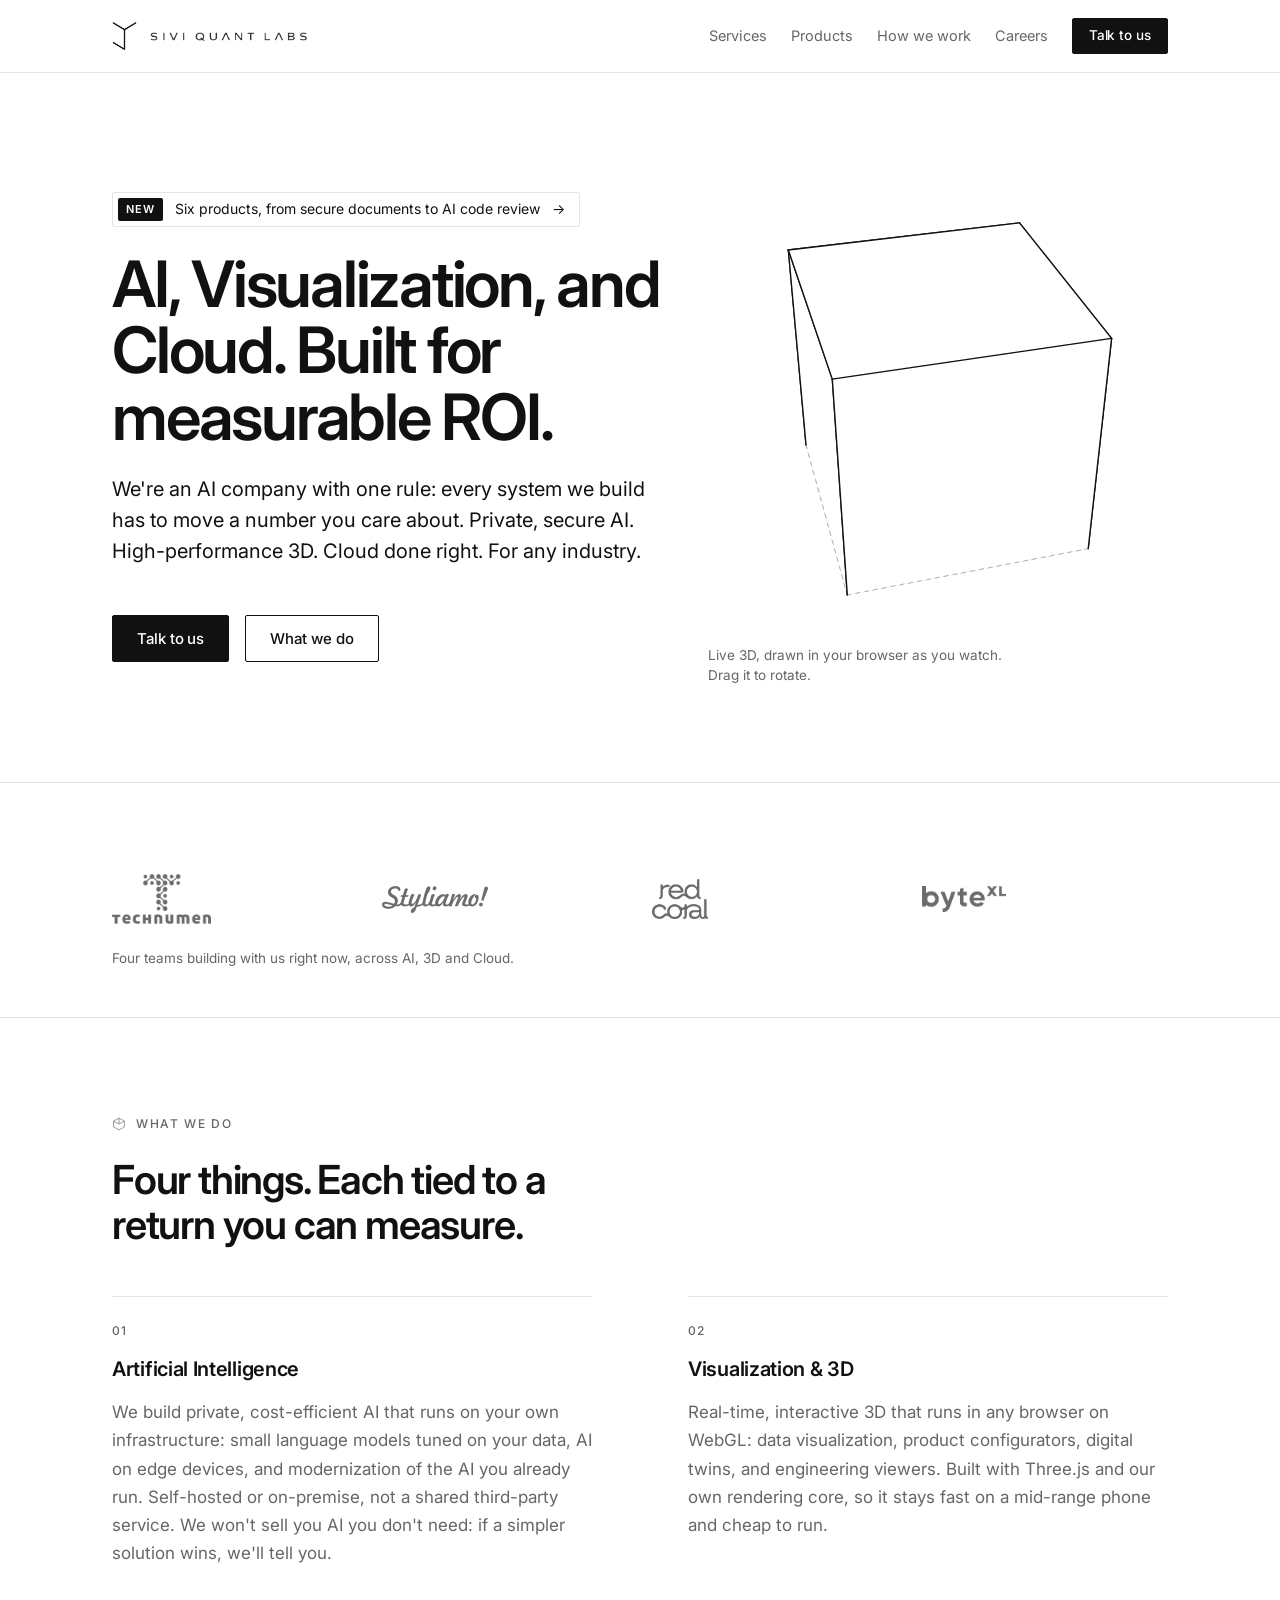
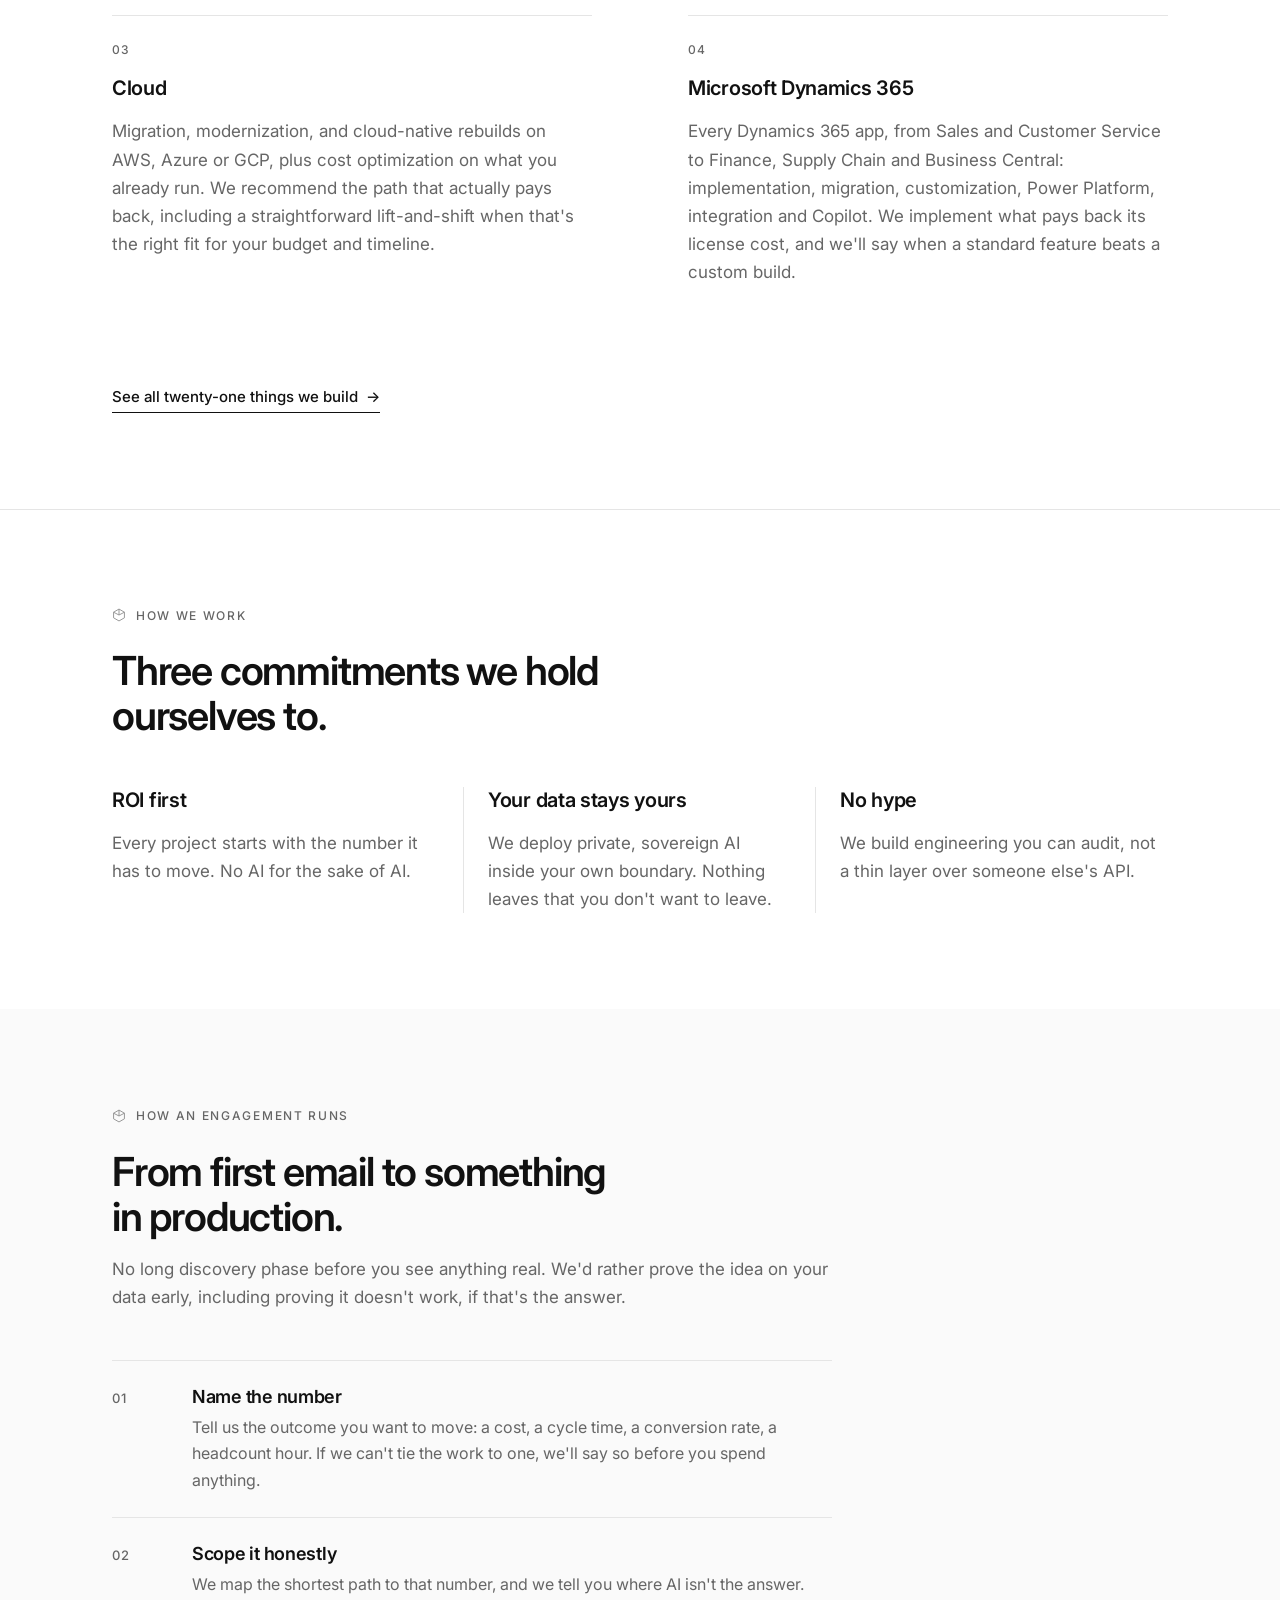
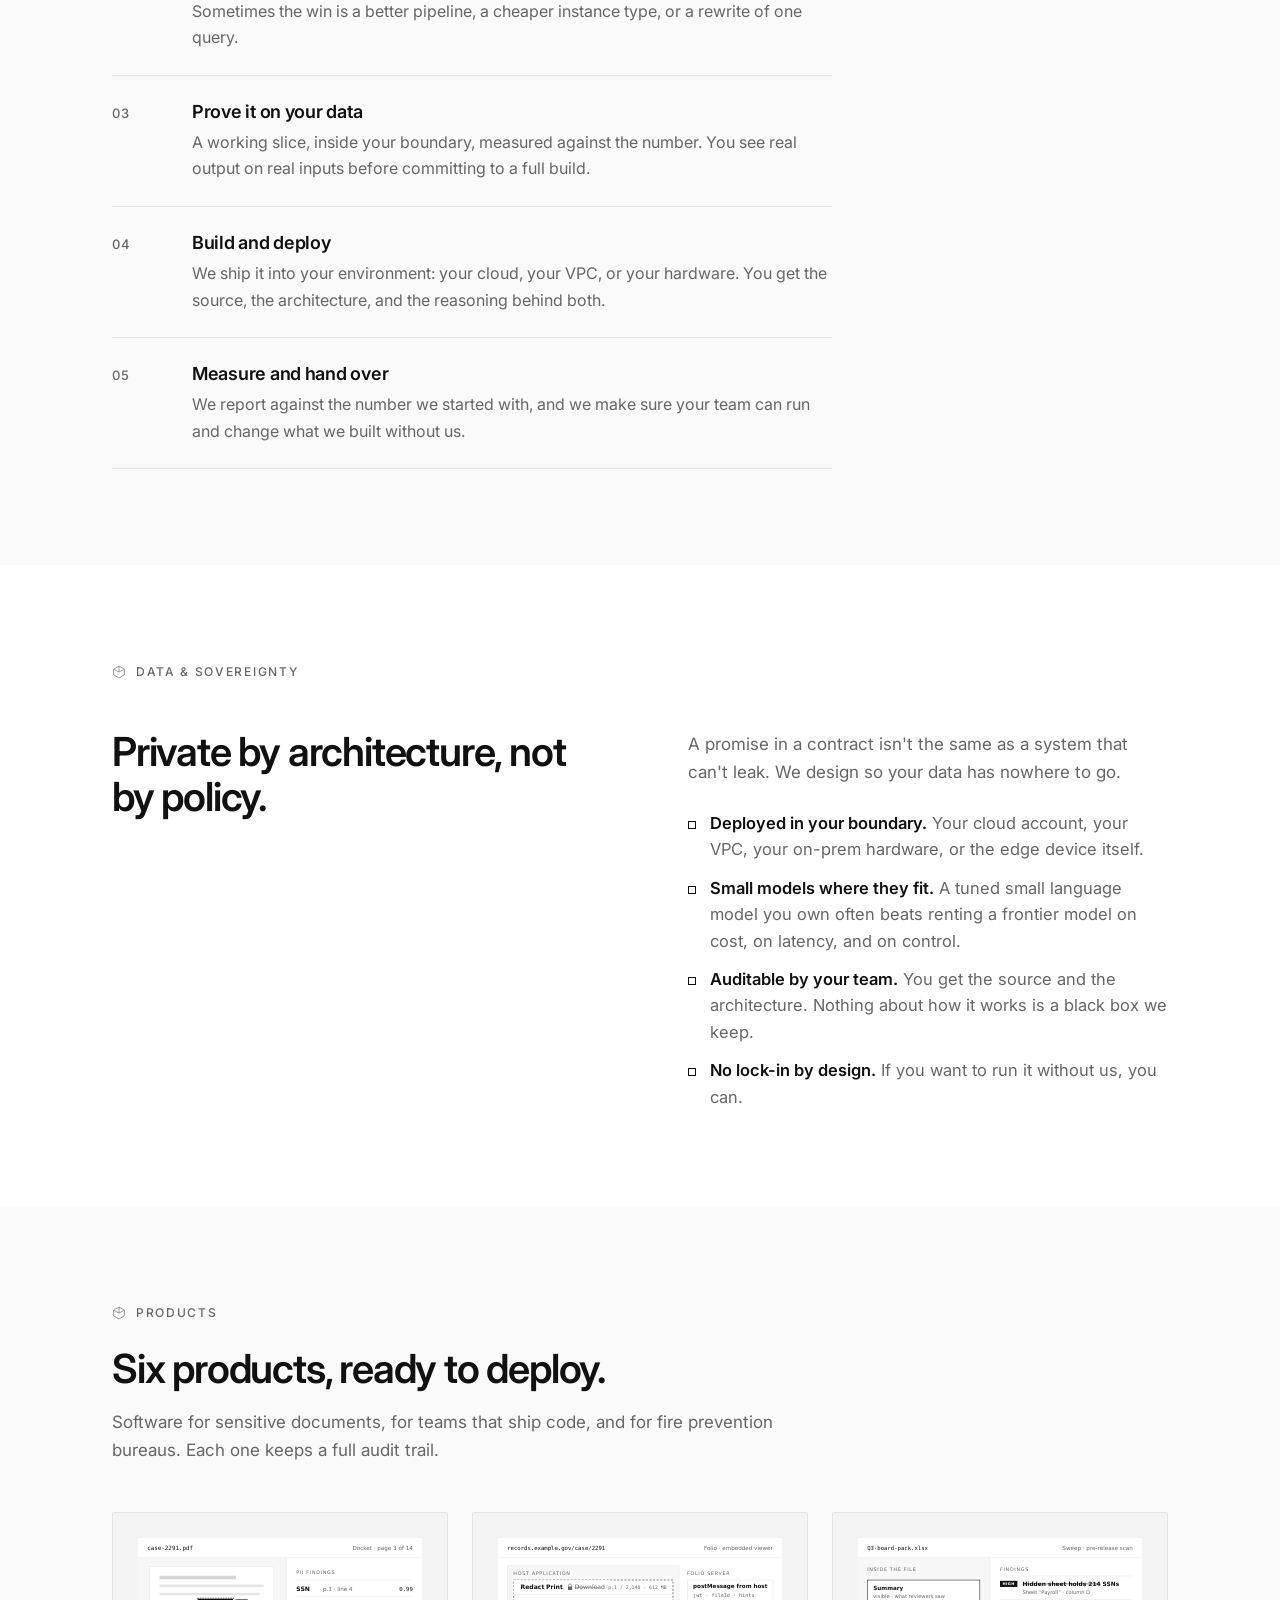
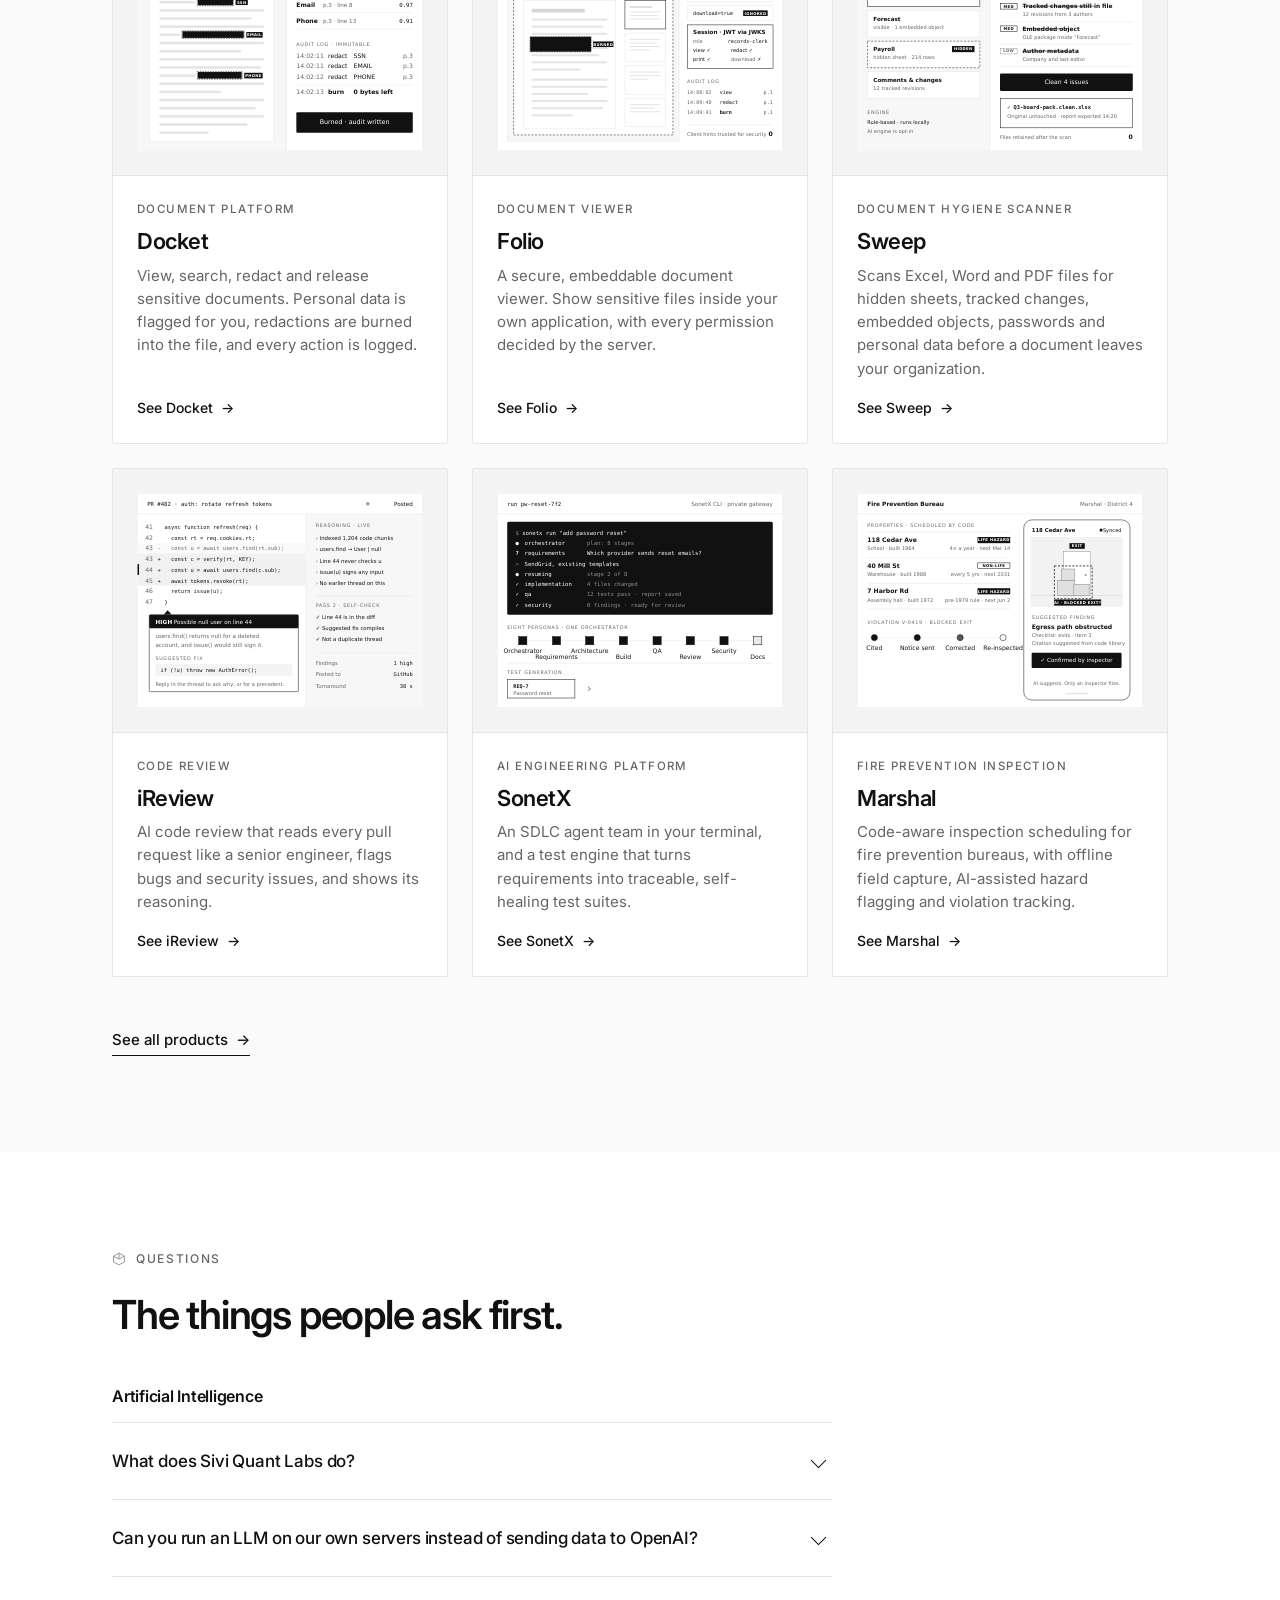
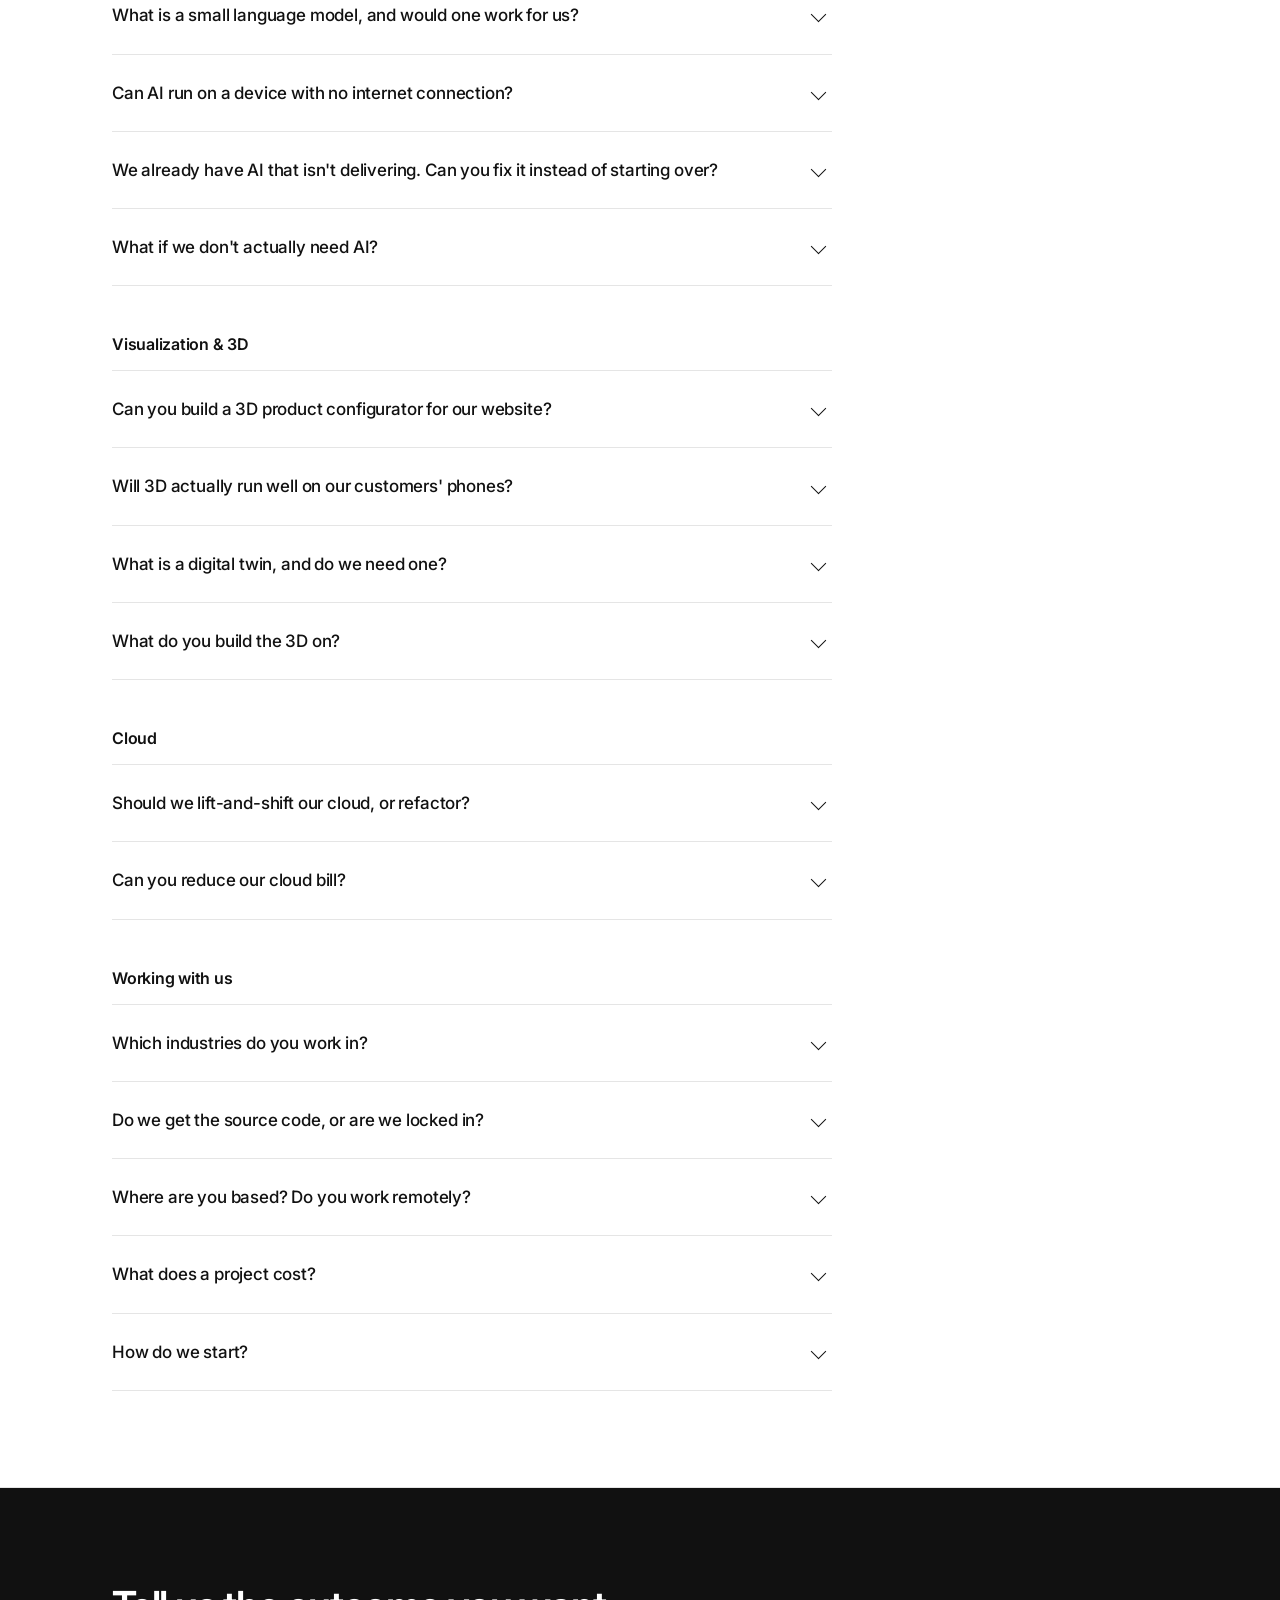
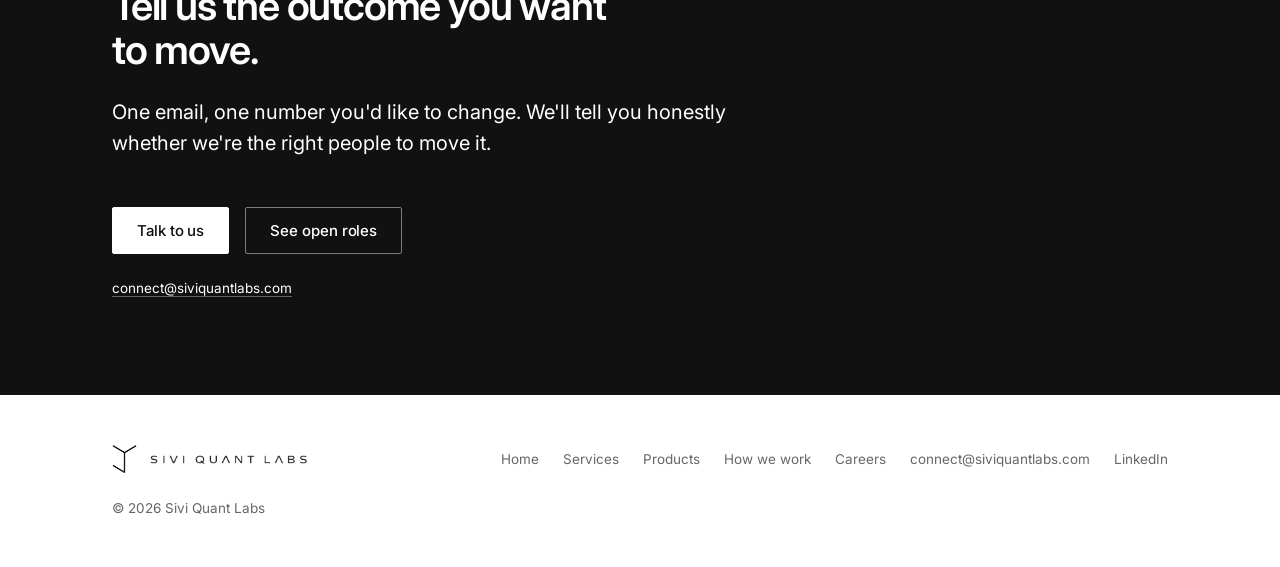
==== commit b1eae110: "feat: Update services and add Microsoft Dynamics 365 offerings - Enhanced the services page to inclu" ====
--- a/index.html
+++ b/index.html
@@ -24,7 +24,7 @@
 <link rel="preconnect" href="https://fonts.googleapis.com">
 <link rel="preconnect" href="https://fonts.gstatic.com" crossorigin>
 <link rel="stylesheet" href="https://fonts.googleapis.com/css2?family=Inter:wght@400;500;600&display=swap">
-<link rel="stylesheet" href="assets/site.css?v=2026092702">
+<link rel="stylesheet" href="assets/site.css?v=2026092703">
 
 <script type="application/ld+json">
 {
@@ -47,7 +47,7 @@
       },
       "image": "https://siviquantlabs.com/assets/og.png",
       "email": "connect@siviquantlabs.com",
-      "description": "Sivi Quant Labs is an AI, 3D Visualization and Cloud engineering company that builds private, self-hosted AI systems, real-time 3D that runs in the browser, and cloud migrations, with every project tied to a measurable business return.",
+      "description": "Sivi Quant Labs is an AI, 3D Visualization and Cloud engineering company that builds private, self-hosted AI systems, real-time 3D that runs in the browser, cloud migrations, and Microsoft Dynamics 365 implementations, with every project tied to a measurable business return.",
       "slogan": "AI, Visualization, and Cloud. Built for measurable ROI.",
       "sameAs": [
         "https://www.linkedin.com/company/siviquantlabs"
@@ -88,7 +88,10 @@
         "Cloud migration",
         "Cloud modernization",
         "Cloud cost optimization",
-        "Lift and shift migration"
+        "Lift and shift migration",
+        "Microsoft Dynamics 365",
+        "Microsoft Power Platform",
+        "Dynamics 365 implementation and migration"
       ]
     },
     {
@@ -182,7 +185,7 @@
           "name": "What does Sivi Quant Labs do?",
           "acceptedAnswer": {
             "@type": "Answer",
-            "text": "We build three things: private AI that runs on your own infrastructure, real-time 3D that runs in the browser, and cloud migration and modernization. Every project is tied to a number it has to move: a cost, a cycle time, a conversion rate. We're remote-first and we're not tied to any one industry."
+            "text": "We work in four areas: private AI that runs on your own infrastructure, real-time 3D that runs in the browser, cloud migration and modernization, and Microsoft Dynamics 365. Every project is tied to a number it has to move: a cost, a cycle time, a conversion rate. We're remote-first and we're not tied to any one industry."
           }
         },
         {
@@ -347,7 +350,7 @@
   <div class="menu-in">
     <nav class="menu-links" aria-label="Menu">
       <a href="./"><b>Home</b><span>Sivi Quant Labs</span></a>
-      <a href="services/"><b>Services</b><span>AI, 3D and Cloud</span></a>
+      <a href="services/"><b>Services</b><span>AI, 3D, Cloud, Dynamics 365</span></a>
       <a href="products/"><b>Products</b><span>Six products</span></a>
       <a href="#how"><b>How we work</b><span>Our commitments</span></a>
       <a href="careers/"><b>Careers</b><span>Open roles</span></a>
@@ -403,9 +406,9 @@
       <svg class="cube" viewBox="0 0 16 16" fill="none" stroke="currentColor" stroke-width="1" stroke-linejoin="round" aria-hidden="true"><path d="M8 1.2 14.2 4.8 14.2 11.2 8 14.8 1.8 11.2 1.8 4.8Z"/><path d="M8 8V1.2M8 8 1.8 4.8M8 8l6.2-3.2"/></svg>
       What we do
     </div>
-    <h2 class="reveal">Three things. Each tied to a return you can measure.</h2>
-
-    <div class="grid-3">
+    <h2 class="reveal">Four things. Each tied to a return you can measure.</h2>
+
+    <div class="grid-4">
       <article class="entry reveal">
         <span class="num">01</span>
         <h3>Artificial Intelligence</h3>
@@ -421,10 +424,15 @@
         <h3>Cloud</h3>
         <p>Migration, modernization, and cloud-native rebuilds on AWS, Azure or GCP, plus cost optimization on what you already run. We recommend the path that actually pays back, including a straightforward lift-and-shift when that's the right fit for your budget and timeline.</p>
       </article>
+      <article class="entry reveal">
+        <span class="num">04</span>
+        <h3>Microsoft Dynamics 365</h3>
+        <p>Every Dynamics 365 app, from Sales and Customer Service to Finance, Supply Chain and Business Central: implementation, migration, customization, Power Platform, integration and Copilot. We implement what pays back its license cost, and we'll say when a standard feature beats a custom build.</p>
+      </article>
     </div>
 
     <p class="reveal" style="margin-top:var(--s4)">
-      <a class="arrow-link" href="services/">See all fifteen things we build <span>&rarr;</span></a>
+      <a class="arrow-link" href="services/">See all twenty-one things we build <span>&rarr;</span></a>
     </p>
   </div>
 </section>
@@ -643,7 +651,7 @@
       <div class="faq">
         <details>
           <summary><h4 class="q">What does Sivi Quant Labs do?</h4></summary>
-          <div class="a">We build three things: private AI that runs on your own infrastructure, real-time 3D that runs in the browser, and cloud migration and modernization. Every project is tied to a number it has to move: a cost, a cycle time, a conversion rate. We're remote-first and we're not tied to any one industry.</div>
+          <div class="a">We work in four areas: private AI that runs on your own infrastructure, real-time 3D that runs in the browser, cloud migration and modernization, and Microsoft Dynamics 365. Every project is tied to a number it has to move: a cost, a cycle time, a conversion rate. We're remote-first and we're not tied to any one industry.</div>
         </details>
         <details>
           <summary><h4 class="q">Can you run an LLM on our own servers instead of sending data to OpenAI?</h4></summary>
@@ -761,8 +769,8 @@
 
 <div id="toast" role="status" aria-live="polite"></div>
 
-<script src="assets/fold.js?v=2026092702" defer></script>
-<script src="assets/site.js?v=2026092702" defer></script>
-<script src="assets/forms.js?v=2026092702" defer></script>
+<script src="assets/fold.js?v=2026092703" defer></script>
+<script src="assets/site.js?v=2026092703" defer></script>
+<script src="assets/forms.js?v=2026092703" defer></script>
 </body>
 </html>
--- a/assets/site.css
+++ b/assets/site.css
@@ -481,6 +481,14 @@
   gap:var(--s4) var(--s5);
   margin-top:var(--s4);
 }
+
+/* Four areas: a 2x2 grid reads better than four narrow columns of prose */
+.grid-4{
+  display:grid;grid-template-columns:repeat(2,minmax(0,1fr));
+  gap:0 var(--s5);margin-top:var(--s4);
+}
+.grid-4 > *{padding:var(--s3) 0 var(--s4);border-top:1px solid var(--line)}
+.grid-4 .entry p{max-width:52ch}
 
 .stack > * + *{margin-top:var(--s2)}
 
@@ -844,6 +852,8 @@
   }
   .grid-3 > *:first-child{border-top:none;padding-top:0 !important}
   .grid-2{grid-template-columns:1fr;gap:var(--s3)}
+  .grid-4{grid-template-columns:1fr}
+  .grid-4 > *{padding-bottom:var(--s3)}
 }
 
 @media (max-width:720px){
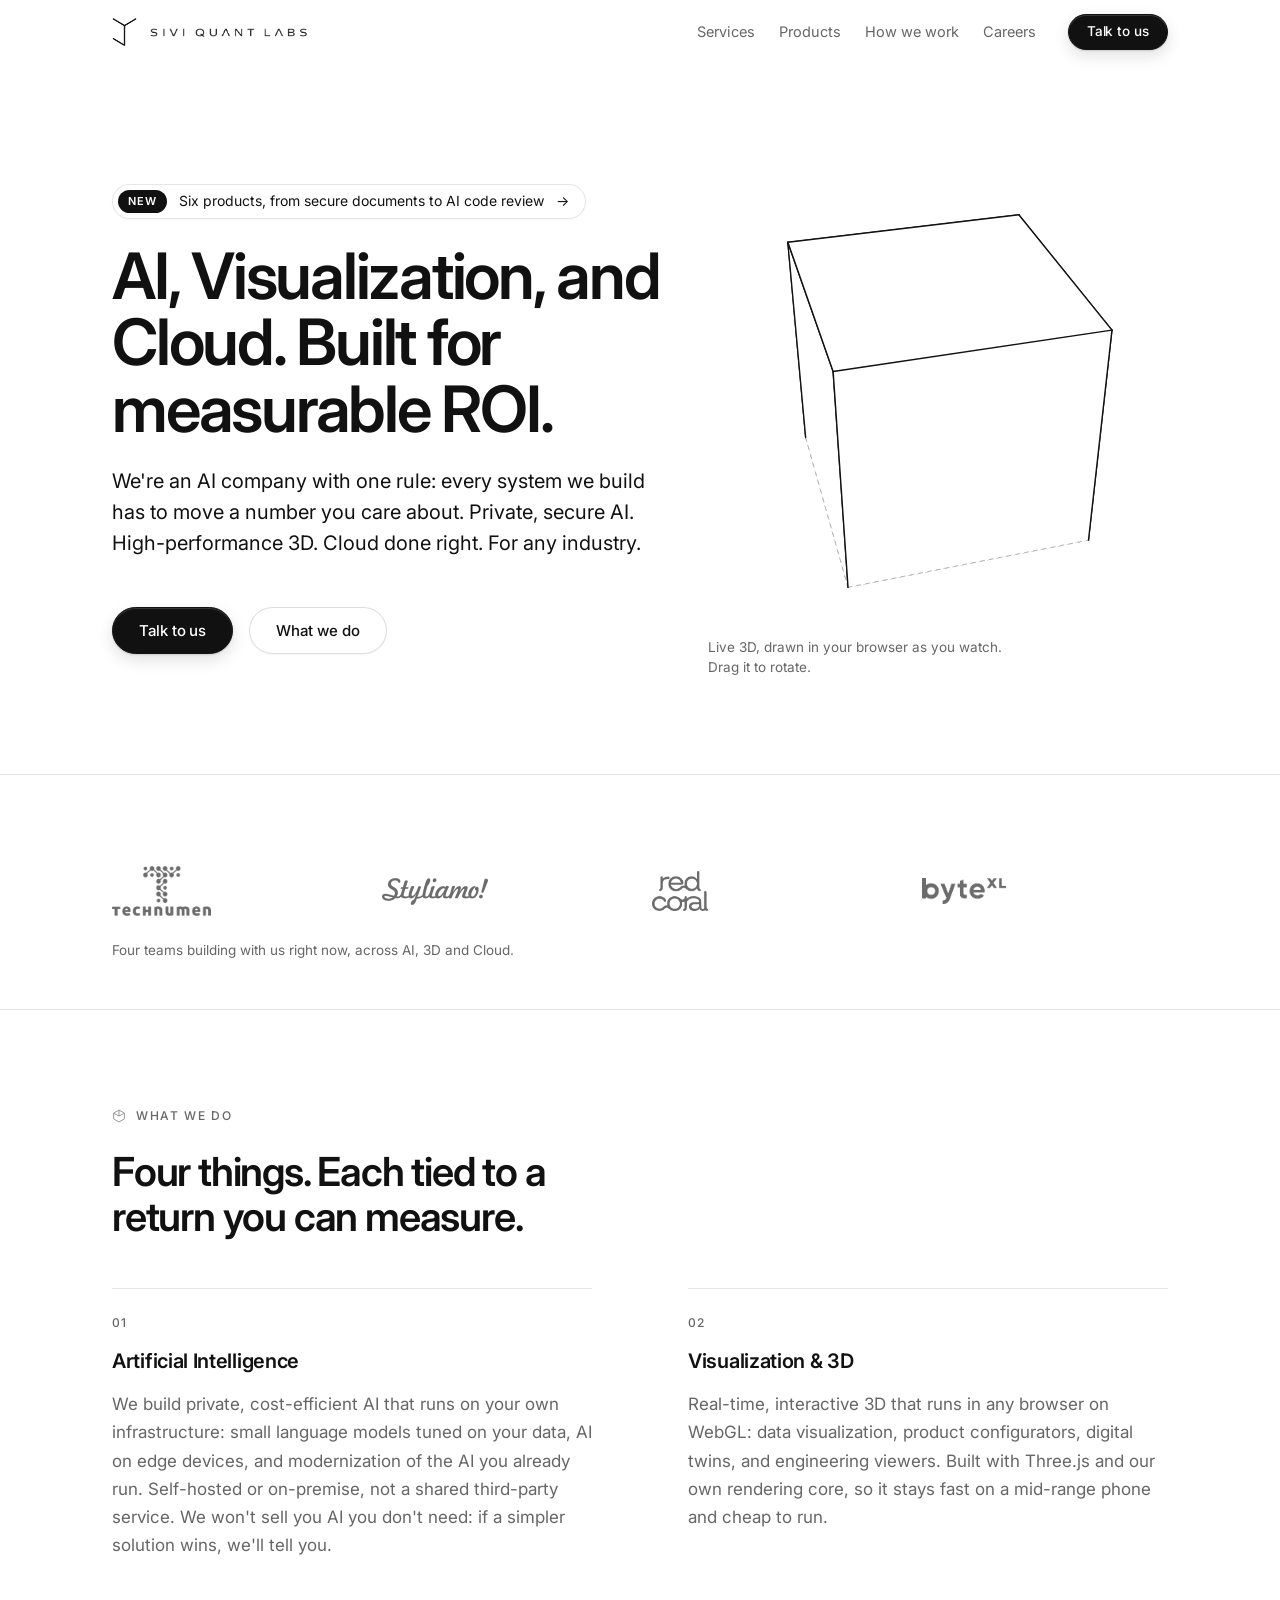
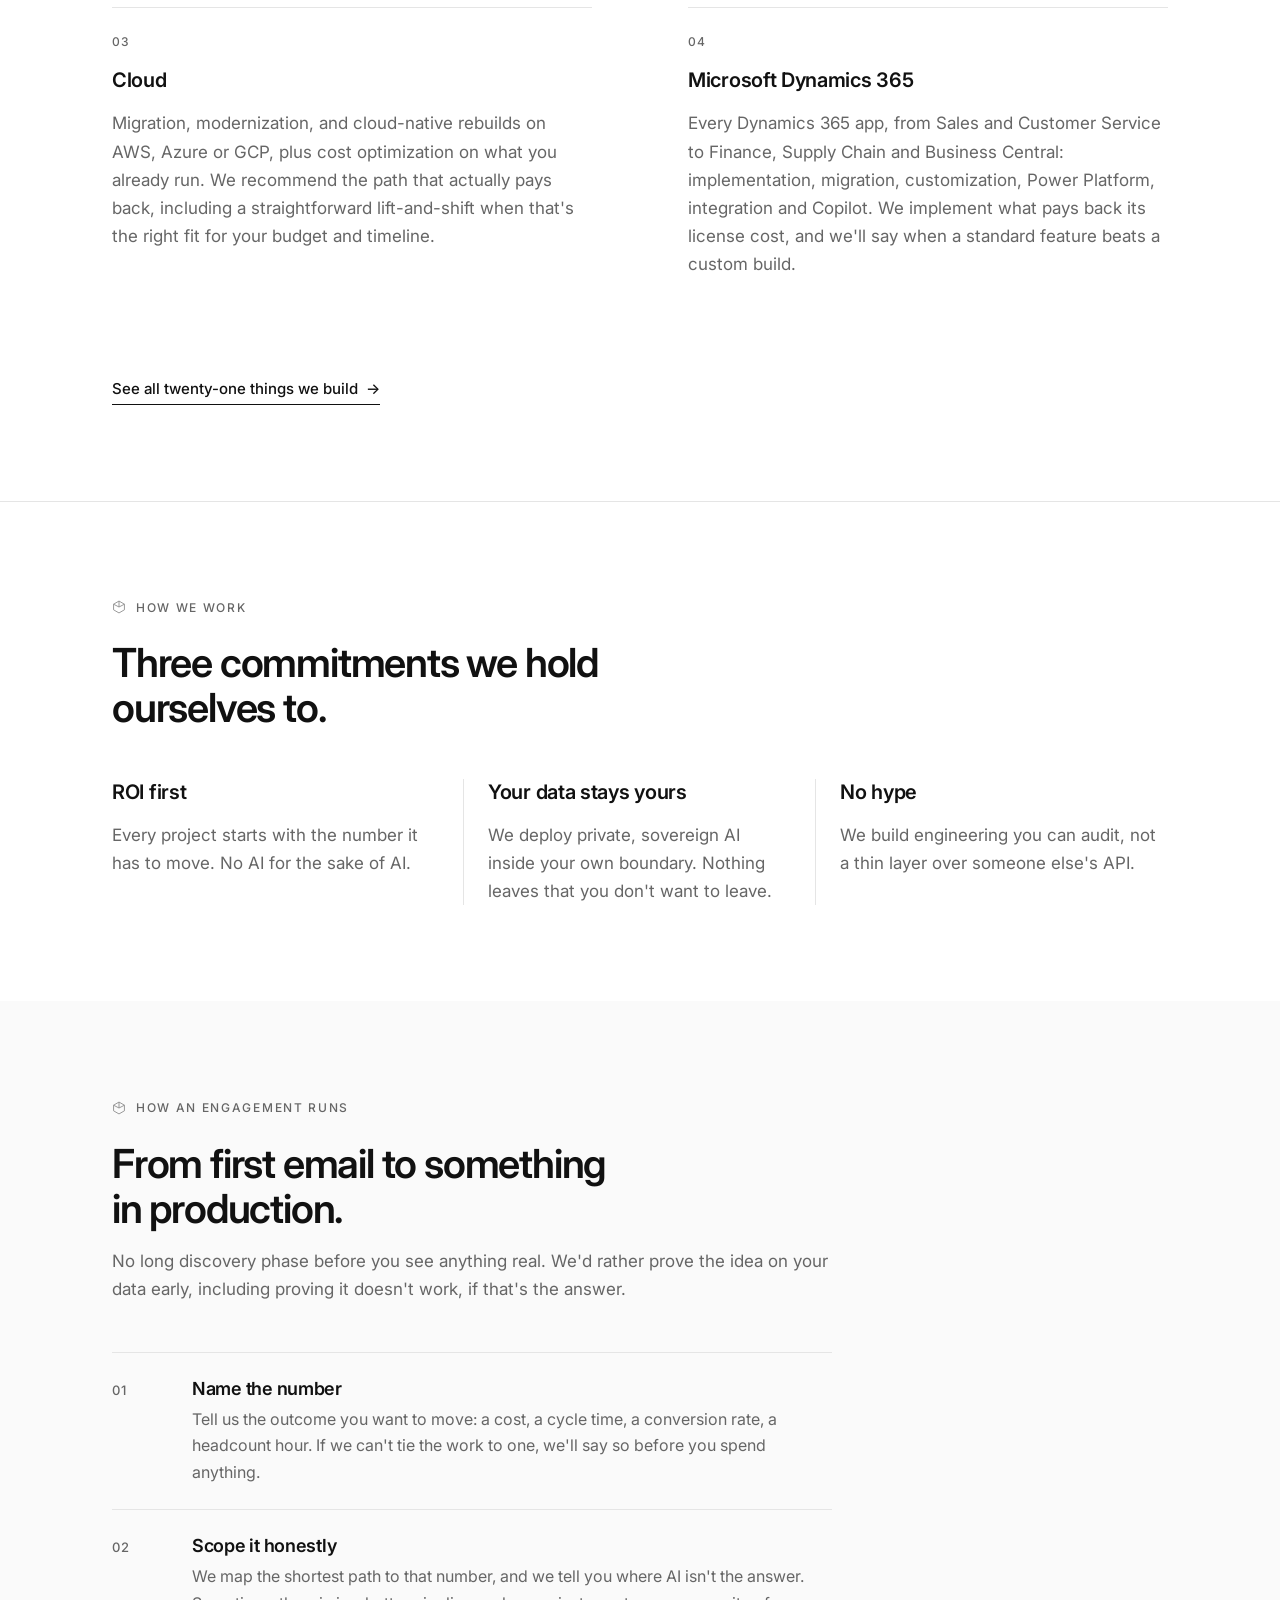
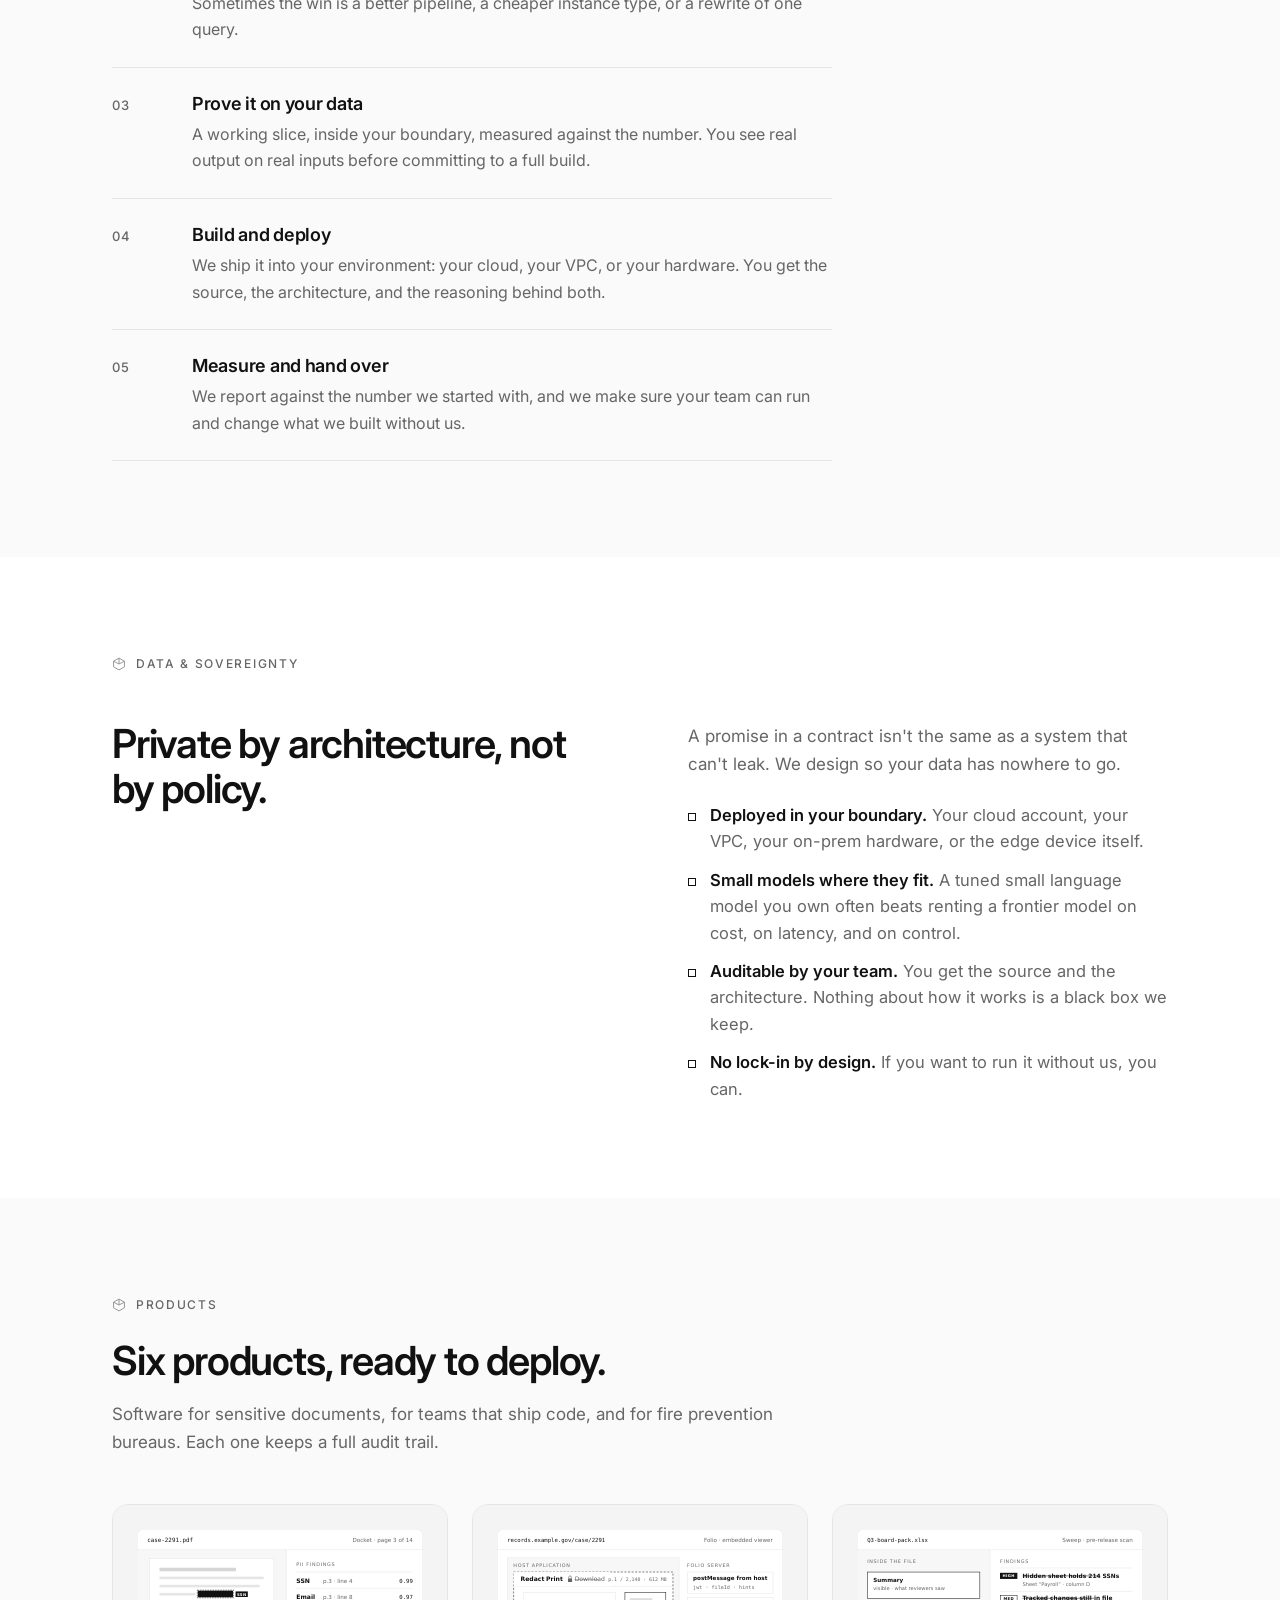
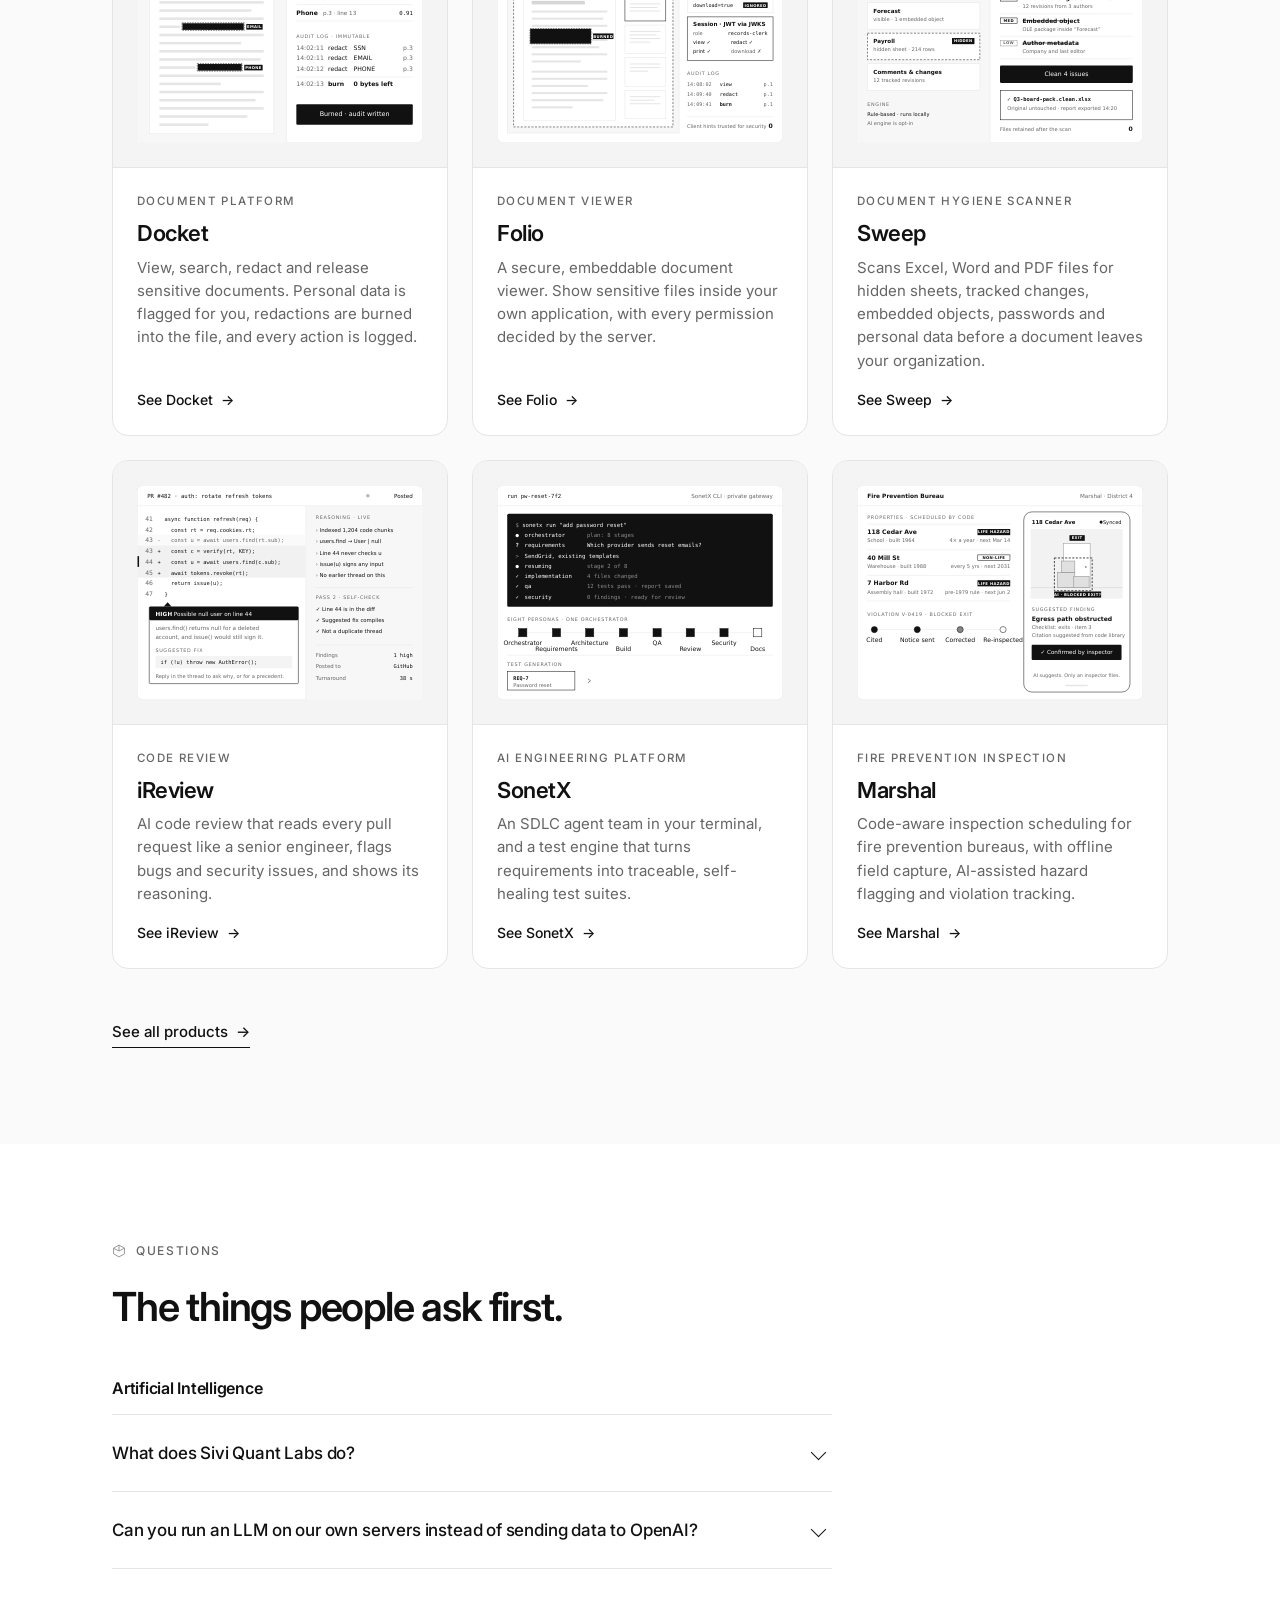
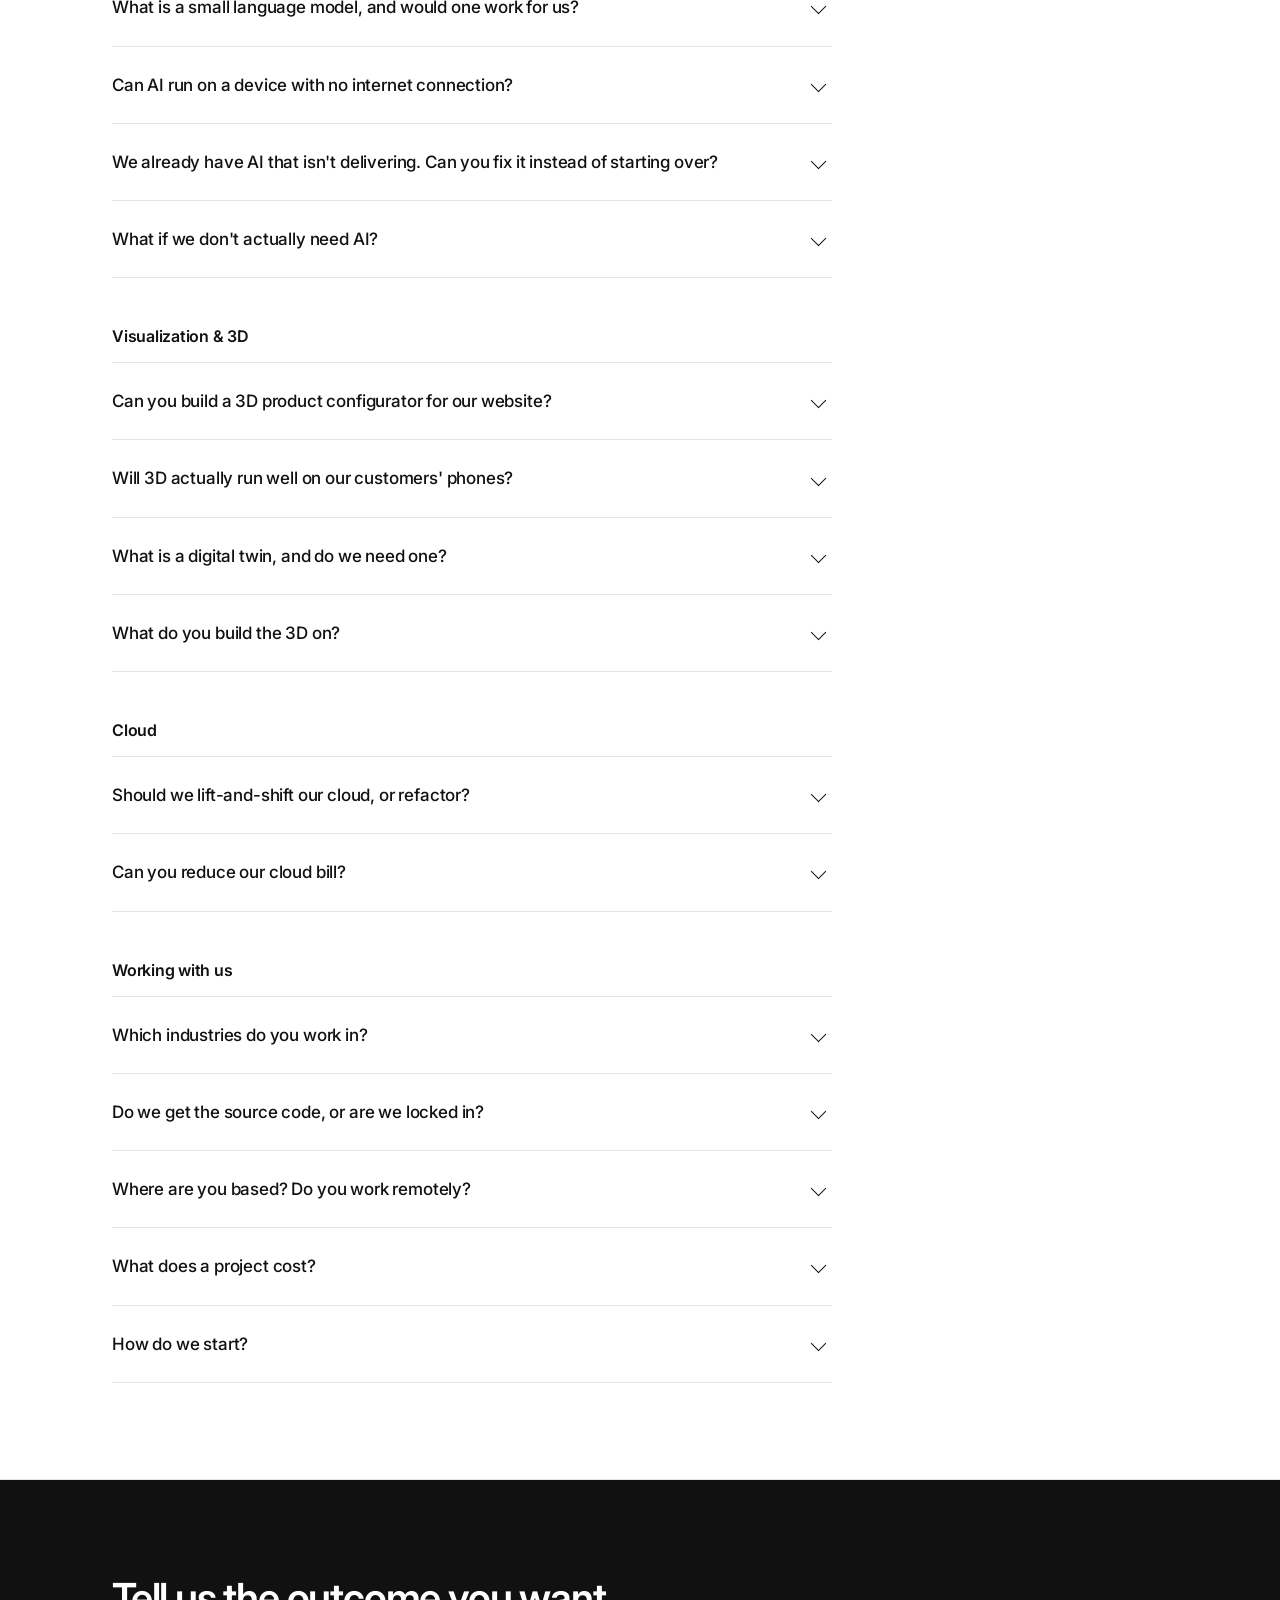
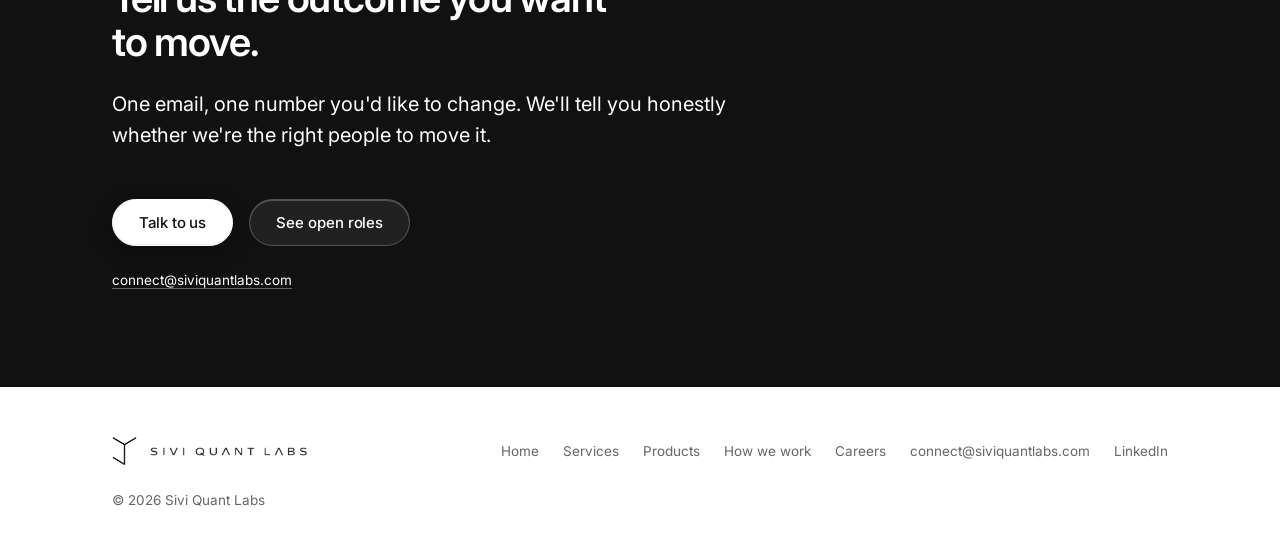
==== commit c6a56c29: "Update assets and styles for improved UI consistency and performance - Updated various GIF and PNG a" ====
--- a/index.html
+++ b/index.html
@@ -24,7 +24,7 @@
 <link rel="preconnect" href="https://fonts.googleapis.com">
 <link rel="preconnect" href="https://fonts.gstatic.com" crossorigin>
 <link rel="stylesheet" href="https://fonts.googleapis.com/css2?family=Inter:wght@400;500;600&display=swap">
-<link rel="stylesheet" href="assets/site.css?v=2026092703">
+<link rel="stylesheet" href="assets/site.css?v=2026092706">
 
 <script type="application/ld+json">
 {
@@ -769,8 +769,8 @@
 
 <div id="toast" role="status" aria-live="polite"></div>
 
-<script src="assets/fold.js?v=2026092703" defer></script>
-<script src="assets/site.js?v=2026092703" defer></script>
-<script src="assets/forms.js?v=2026092703" defer></script>
+<script src="assets/fold.js?v=2026092706" defer></script>
+<script src="assets/site.js?v=2026092706" defer></script>
+<script src="assets/forms.js?v=2026092706" defer></script>
 </body>
 </html>
--- a/assets/site.css
+++ b/assets/site.css
@@ -1,7 +1,9 @@
 /* ==========================================================================
    Sivi Quant Labs, design system
    White background, near-black text. Hierarchy from size, weight and space
-   only. One typeface. No brand color, no gradients, no shadows.
+   only. One typeface. No brand color. Shadows, gradients and translucency
+   belong to the liquid glass layer at the end of this file, and only to
+   the floating layer it styles; content stays flat.
    Spacing scale, base 8: 8 / 16 / 24 / 48 / 96.
    ========================================================================== */
 
@@ -35,6 +37,9 @@
   -webkit-font-smoothing:antialiased;
   -moz-osx-font-smoothing:grayscale;
   overflow-x:hidden;
+  /* clip, where supported, stops sideways scroll without turning <body> into
+     a scroll container, which would break the sticky header */
+  overflow-x:clip;
 }
 
 ::selection{background:var(--ink);color:#fff}
@@ -218,7 +223,10 @@
 .menu-foot{margin-top:auto;padding-top:var(--s4)}
 .menu-foot .btn{width:100%;padding:16px 24px}
 .menu-foot .caption{margin-top:var(--s2);text-align:center}
-html.menu-open,html.menu-open body{overflow:hidden}
+/* Lock <html> only: overflow on <body> would make it a scroll container and
+   silently break the sticky header. */
+html.menu-open{overflow:hidden}
+html.menu-open body{overflow:visible}
 
 /* ---------- page sub-navigation ----------------------------------------- */
 
@@ -898,3 +906,213 @@
   body{font-size:12pt}
   .section,.role{border-top:1px solid #ccc;padding:16pt 0}
 }
+
+/* ==========================================================================
+   Liquid glass layer. Deliberately last in this file: it refines the rules
+   above rather than repeating them.
+
+   Two rules keep this honest:
+   1. Rounding is everywhere; glass is only on the floating layer (header,
+      sub-nav, menu, dialog, toast) and on secondary buttons. Content
+      (cards, text, tables, demos) is never glass.
+   2. Every glass surface has a solid fallback: no backdrop-filter support,
+      "reduce transparency" or "increase contrast" all get opaque surfaces.
+   ========================================================================== */
+
+:root{
+  --r-xs:6px;      /* tags */
+  --r-sm:10px;     /* inputs, small controls, tiles */
+  --r-md:16px;     /* cards, trays */
+  --r-lg:22px;     /* dialog, menu sheet */
+  --r-pill:999px;  /* buttons, capsules */
+
+  --glass:rgba(255,255,255,0.64);
+  --glass-strong:rgba(255,255,255,0.84);
+  --glass-edge:rgba(17,17,17,0.08);
+  --glass-blur:blur(22px) saturate(180%);
+  /* the light catching the top edge, plus a faint inner rim */
+  --glass-hi:inset 0 1px 0 rgba(255,255,255,0.95),inset 0 0 0 1px rgba(255,255,255,0.45);
+  --glass-lift:0 1px 2px rgba(17,17,17,0.04),0 10px 30px rgba(17,17,17,0.07);
+
+  --glass-dark:rgba(20,20,20,0.82);  /* dense enough to read as dark mid-transition */
+  --glass-dark-edge:rgba(255,255,255,0.14);
+  --glass-dark-hi:inset 0 1px 0 rgba(255,255,255,0.18);
+}
+
+/* ---------- header + sub-nav: part of the page until content passes under -
+   At the top of a page there is no bar at all: logo, links and buttons sit
+   straight on the page. Once content scrolls beneath, the header and sub-nav
+   frost over together as ONE surface, closed by a single hairline. No
+   capsules, no drop shadows: the glass is only there when it has a job. */
+
+header,.subnav{
+  background:transparent;border-bottom:1px solid transparent;
+  -webkit-backdrop-filter:none;backdrop-filter:none;
+  transition:background-color .28s ease,border-color .28s ease;
+}
+header .nav{height:64px}
+.subnav{top:64px}
+.subnav-in{height:48px;align-items:center;gap:var(--s2)}
+html:has(.subnav){scroll-padding-top:120px}
+
+html.scrolled header,html.scrolled .subnav{
+  background:var(--glass);
+  -webkit-backdrop-filter:var(--glass-blur);backdrop-filter:var(--glass-blur);
+}
+/* the hairline closes the whole bar: under the sub-nav when there is one */
+html.scrolled header{border-bottom-color:var(--glass-edge)}
+html.scrolled:has(.subnav) header{border-bottom-color:transparent}
+html.scrolled .subnav{border-bottom-color:var(--glass-edge)}
+
+.navlinks .btn{margin-left:8px;padding:10px 18px}
+/* the current page keeps the site's underline (set in site.css) */
+
+/* sub-nav: the section in view is marked by an ink bar on the bar's bottom
+   edge, as in site.css; only the heights change here */
+.subnav-in{align-items:stretch}
+.subnav-t{border-right:1px solid var(--line);align-self:center;height:22px}
+.subnav .btn{align-self:center;padding:9px 16px}
+
+/* ---------- adaptive: over the black band the bar turns smoked glass ---- */
+
+html.on-dark header,html.on-dark .subnav{
+  background:var(--glass-dark);border-bottom-color:transparent;
+}
+html.on-dark .subnav{border-bottom-color:var(--glass-dark-edge)}
+html.on-dark header .brand img{filter:invert(1)}
+html.on-dark .navlinks a:not(.btn){color:rgba(255,255,255,0.72)}
+html.on-dark .navlinks a:not(.btn):hover,html.on-dark .navlinks a[aria-current="page"]:not(.btn){color:#fff}
+html.on-dark .btn-solid{background:#fff;color:var(--ink);border-color:#fff}
+html.on-dark .menu-btn{border-color:var(--glass-dark-edge);background:rgba(255,255,255,0.06)}
+html.on-dark .menu-btn span{background:#fff}
+html.on-dark .subnav-t{color:#fff;border-right-color:var(--glass-dark-edge)}
+html.on-dark .subnav-links a{color:rgba(255,255,255,0.7)}
+html.on-dark .subnav-links a:hover{color:#fff}
+html.on-dark .subnav-links a[aria-current="true"]{color:#fff;border-bottom-color:#fff}
+
+/* ---------- buttons: pills; primary solid, secondary glass --------------- */
+
+.btn{border-radius:var(--r-pill);padding:15px 26px}
+.btn-solid{
+  box-shadow:inset 0 1px 0 rgba(255,255,255,0.16),0 1px 2px rgba(17,17,17,0.12),0 6px 16px rgba(17,17,17,0.12);
+  transition:background-color .16s ease,box-shadow .2s ease,transform .12s ease;
+}
+.btn-solid:hover{box-shadow:inset 0 1px 0 rgba(255,255,255,0.16),0 2px 4px rgba(17,17,17,0.14),0 10px 24px rgba(17,17,17,0.16)}
+.btn:active{transform:scale(0.98)}
+.btn-ghost{
+  background:rgba(255,255,255,0.55);
+  -webkit-backdrop-filter:blur(12px) saturate(160%);backdrop-filter:blur(12px) saturate(160%);
+  border-color:rgba(17,17,17,0.14);
+  box-shadow:var(--glass-hi),0 1px 2px rgba(17,17,17,0.04);
+  transition:background-color .16s ease,border-color .16s ease,color .16s ease,transform .12s ease;
+}
+.btn-ghost:hover{background:rgba(255,255,255,0.9);color:var(--ink);border-color:var(--ink)}
+
+.band--ink .btn-solid{box-shadow:inset 0 -1px 0 rgba(17,17,17,0.08),0 6px 20px rgba(0,0,0,0.35)}
+.band--ink .btn-ghost{
+  background:rgba(255,255,255,0.07);border-color:rgba(255,255,255,0.22);color:#fff;
+  box-shadow:inset 0 1px 0 rgba(255,255,255,0.22);
+}
+.band--ink .btn-ghost:hover{background:rgba(255,255,255,0.16);border-color:rgba(255,255,255,0.5);color:#fff}
+
+.menu-btn{
+  border-radius:var(--r-pill);border-color:var(--glass-edge);
+  background:rgba(255,255,255,0.5);box-shadow:var(--glass-hi);
+}
+
+/* ---------- mobile menu: a glass sheet under the header ---------------- */
+
+.menu{
+  top:72px;left:10px;right:10px;bottom:auto;max-height:calc(100dvh - 84px);
+  border:1px solid var(--glass-edge);border-radius:var(--r-lg);
+  background:var(--glass-strong);
+  -webkit-backdrop-filter:var(--glass-blur);backdrop-filter:var(--glass-blur);
+  /* the last shadow is a scrim: it dims the page around the sheet, but not
+     the header, which sits on a higher layer */
+  box-shadow:var(--glass-hi),0 20px 60px rgba(17,17,17,0.18),0 0 0 100vmax rgba(17,17,17,0.16);
+}
+/* with the menu open the header stays crisp above the dimmed page */
+html.menu-open header{background:rgba(255,255,255,0.97);border-bottom-color:var(--glass-edge)}
+html.menu-open.on-dark header{background:rgba(24,24,24,0.97)}
+.menu-in{min-height:0;padding:8px 22px 22px}
+.menu-links a{padding:15px 0}
+.menu-links b{font-size:22px}
+.menu-foot{padding-top:var(--s3)}
+
+/* ---------- announcement pill ------------------------------------------- */
+
+.pill{
+  border-radius:var(--r-pill);padding:5px 16px 5px 5px;
+  background:rgba(255,255,255,0.6);border-color:rgba(17,17,17,0.1);
+  box-shadow:var(--glass-hi),0 1px 2px rgba(17,17,17,0.04);
+}
+.pill-tag{border-radius:var(--r-pill);padding:4px 10px}
+
+/* ---------- content: rounded, never glass -------------------------------- */
+
+.p-card,.role-card{border-radius:var(--r-md)}
+.p-card{transition:border-color .16s ease,box-shadow .2s ease,transform .2s ease}
+.p-card:hover{box-shadow:0 12px 32px rgba(17,17,17,0.08);transform:translateY(-2px)}
+.p-figure .p-media{border-radius:var(--r-md);overflow:hidden}
+.mini a{border-radius:12px}
+.mini .tile{border-radius:8px}
+.p-lockup .tile{border-radius:12px}
+code{border-radius:var(--r-xs)}
+.callout{border-radius:var(--r-md)}
+
+/* ---------- dialog: a glass sheet over a blurred page ------------------- */
+
+dialog.modal{
+  border-radius:var(--r-lg);border-color:var(--glass-edge);
+  background:var(--glass-strong);
+  -webkit-backdrop-filter:var(--glass-blur);backdrop-filter:var(--glass-blur);
+  box-shadow:var(--glass-hi),0 30px 80px rgba(17,17,17,0.25);
+}
+dialog.modal::backdrop{
+  background:rgba(17,17,17,0.22);
+  -webkit-backdrop-filter:blur(6px);backdrop-filter:blur(6px);
+}
+.modal-close{border-radius:var(--r-pill);background:rgba(255,255,255,0.6)}
+.field input,.field textarea,.field select{border-radius:var(--r-sm);background:rgba(255,255,255,0.85)}
+.modal-actions{background:transparent}
+
+/* ---------- toast -------------------------------------------------------- */
+
+#toast{
+  border-radius:var(--r-pill);padding:12px 20px;
+  background:rgba(17,17,17,0.8);
+  -webkit-backdrop-filter:blur(16px) saturate(160%);backdrop-filter:blur(16px) saturate(160%);
+  box-shadow:inset 0 1px 0 rgba(255,255,255,0.14),0 10px 30px rgba(0,0,0,0.2);
+}
+
+/* ---------- mobile ------------------------------------------------------- */
+
+@media (max-width:720px){
+  header .nav{height:60px}
+  .subnav{top:60px}
+  .subnav-in{height:44px}
+  .menu{top:68px}
+  html:has(.subnav){scroll-padding-top:112px}
+}
+}
+
+/* ---------- fallbacks: glass only where it can be honest --------------- */
+
+@supports not ((backdrop-filter:blur(1px)) or (-webkit-backdrop-filter:blur(1px))){
+  html.scrolled header,html.scrolled .subnav,.menu,dialog.modal{background:rgba(255,255,255,0.97)}
+  html.on-dark header,html.on-dark .subnav{background:rgba(24,24,24,0.96)}
+}
+@media (prefers-reduced-transparency:reduce){
+  html.scrolled header,html.scrolled .subnav,.menu,dialog.modal,.btn-ghost,.pill{
+    background:#fff;-webkit-backdrop-filter:none;backdrop-filter:none;
+  }
+  html.on-dark header,html.on-dark .subnav{background:#181818}
+  #toast{background:var(--ink)}
+}
+@media (prefers-contrast:more){
+  html.scrolled header,html.scrolled .subnav,.menu,dialog.modal,.btn-ghost,.pill{border-color:var(--ink);background:#fff}
+}
+
+/* Focus rings follow the rounded shapes */
+.menu-links a:focus-visible{outline-offset:-2px;border-radius:var(--r-sm)}
+.subnav-links a:focus-visible{outline-offset:-2px}
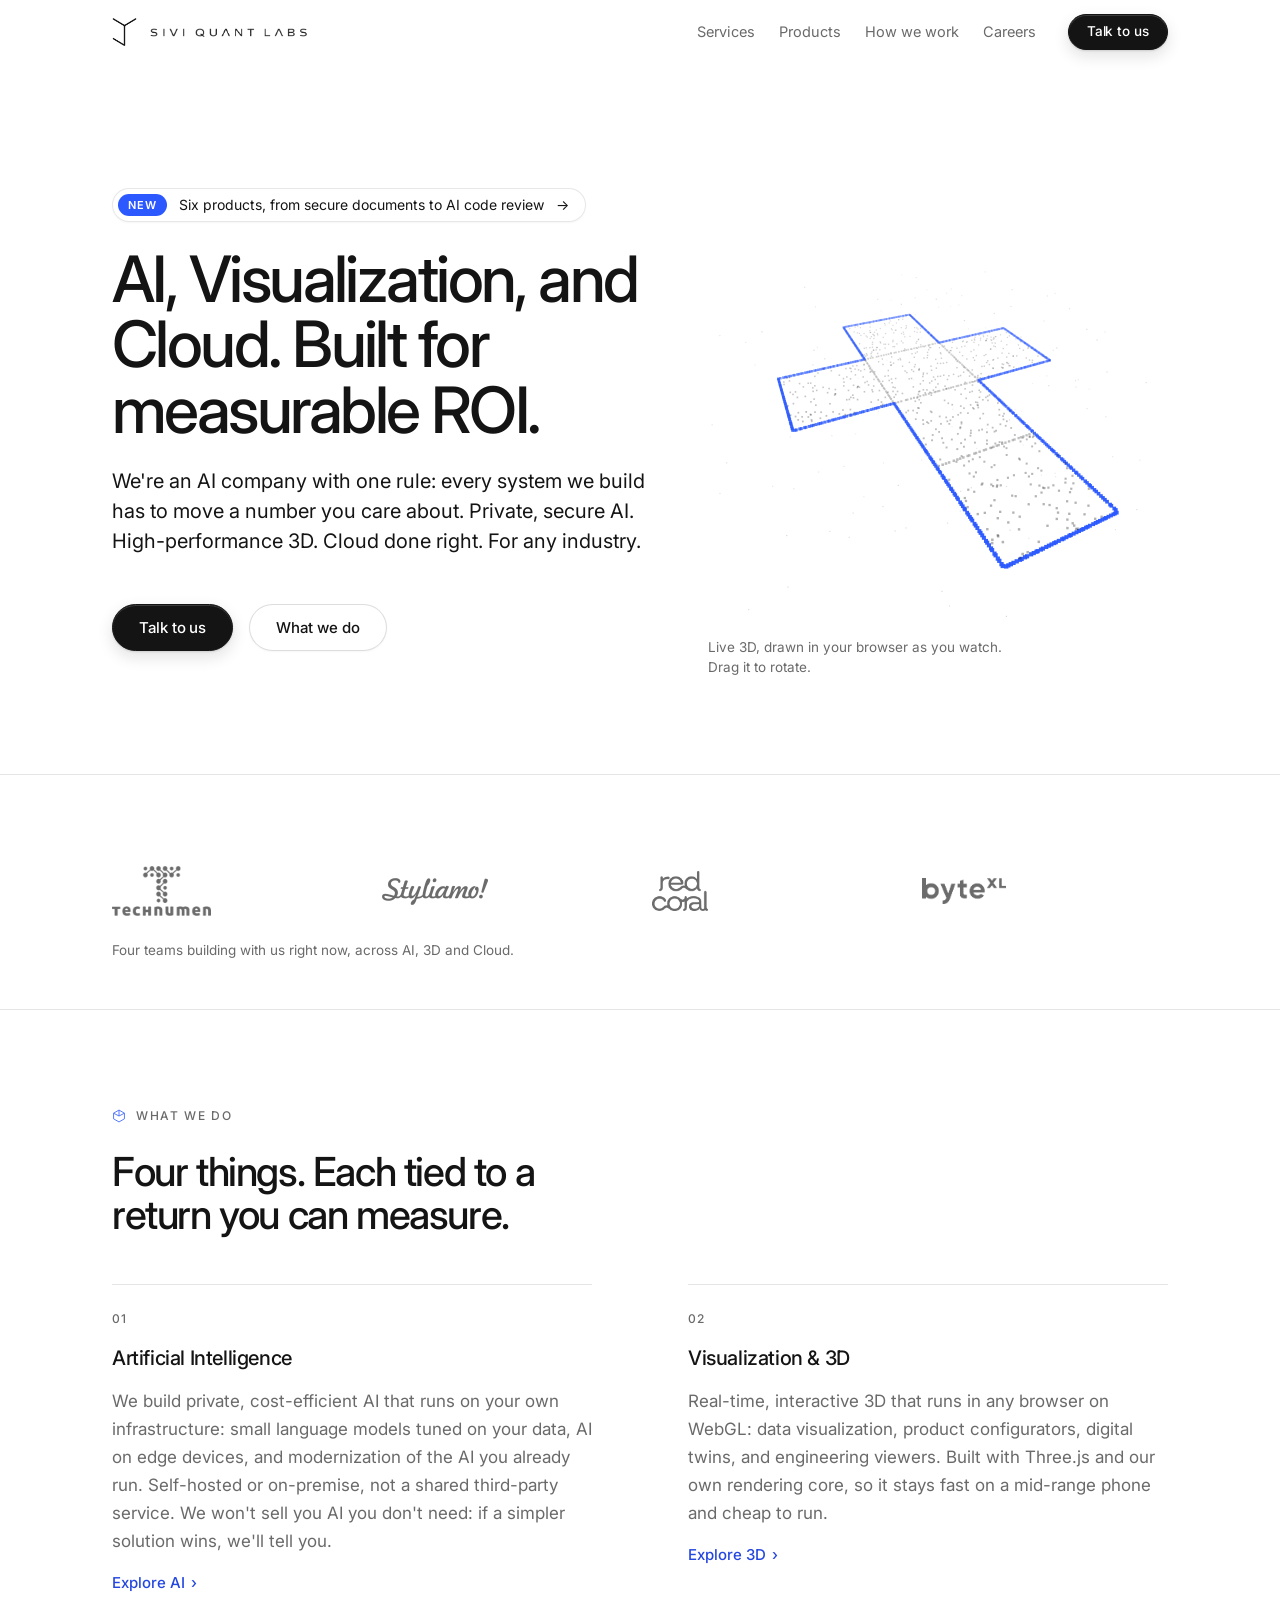
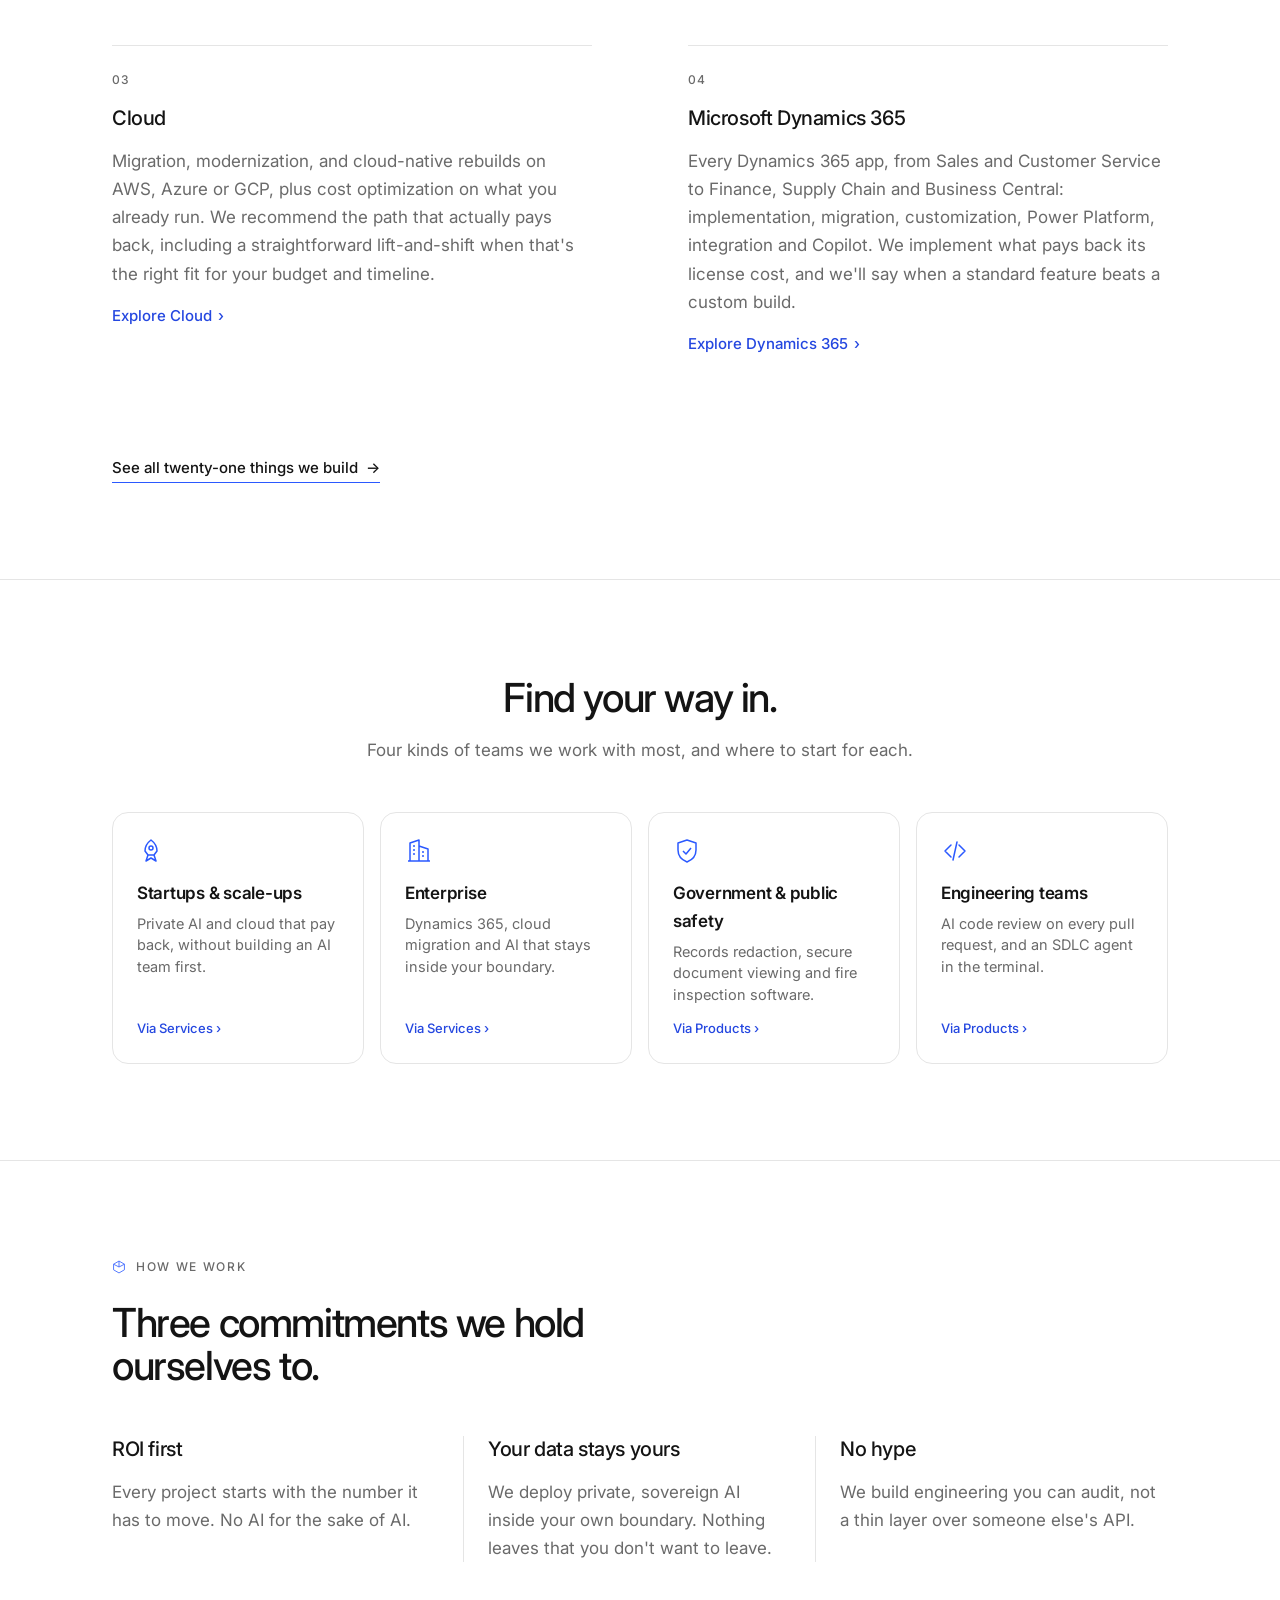
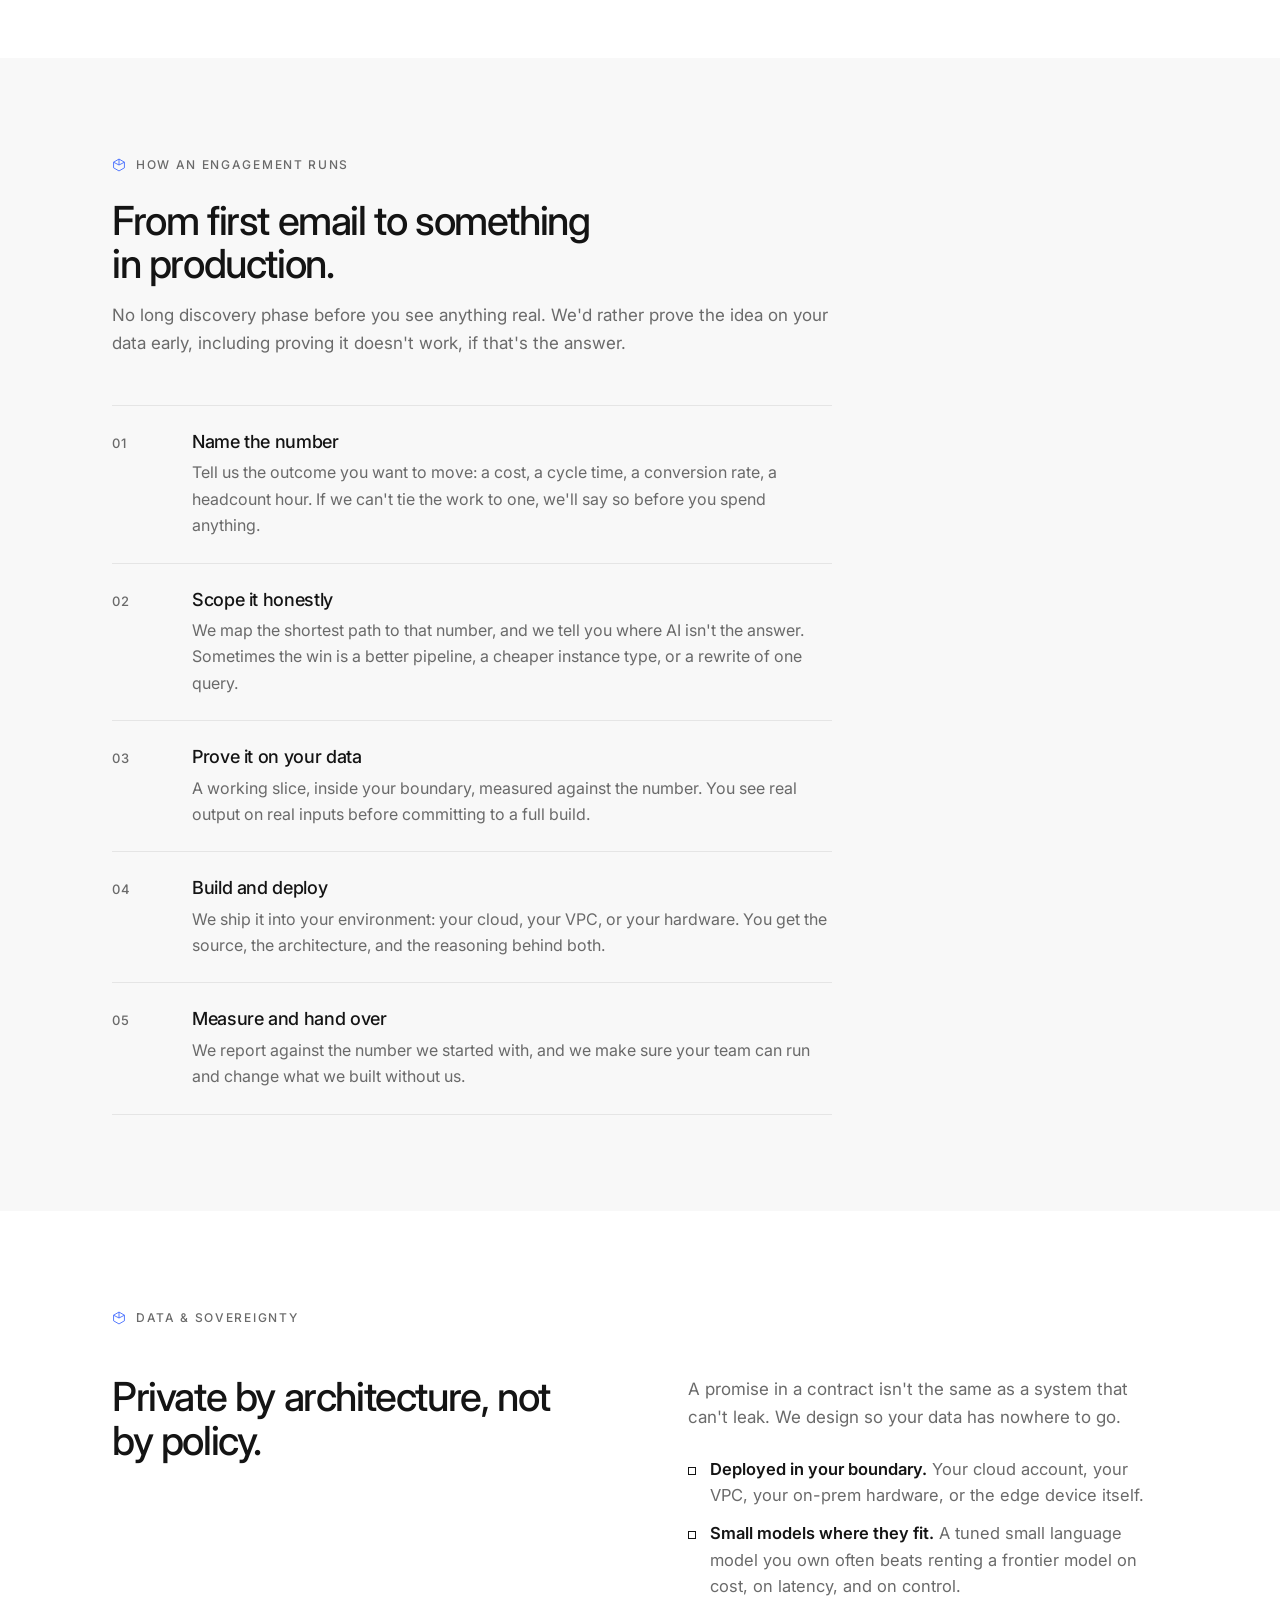
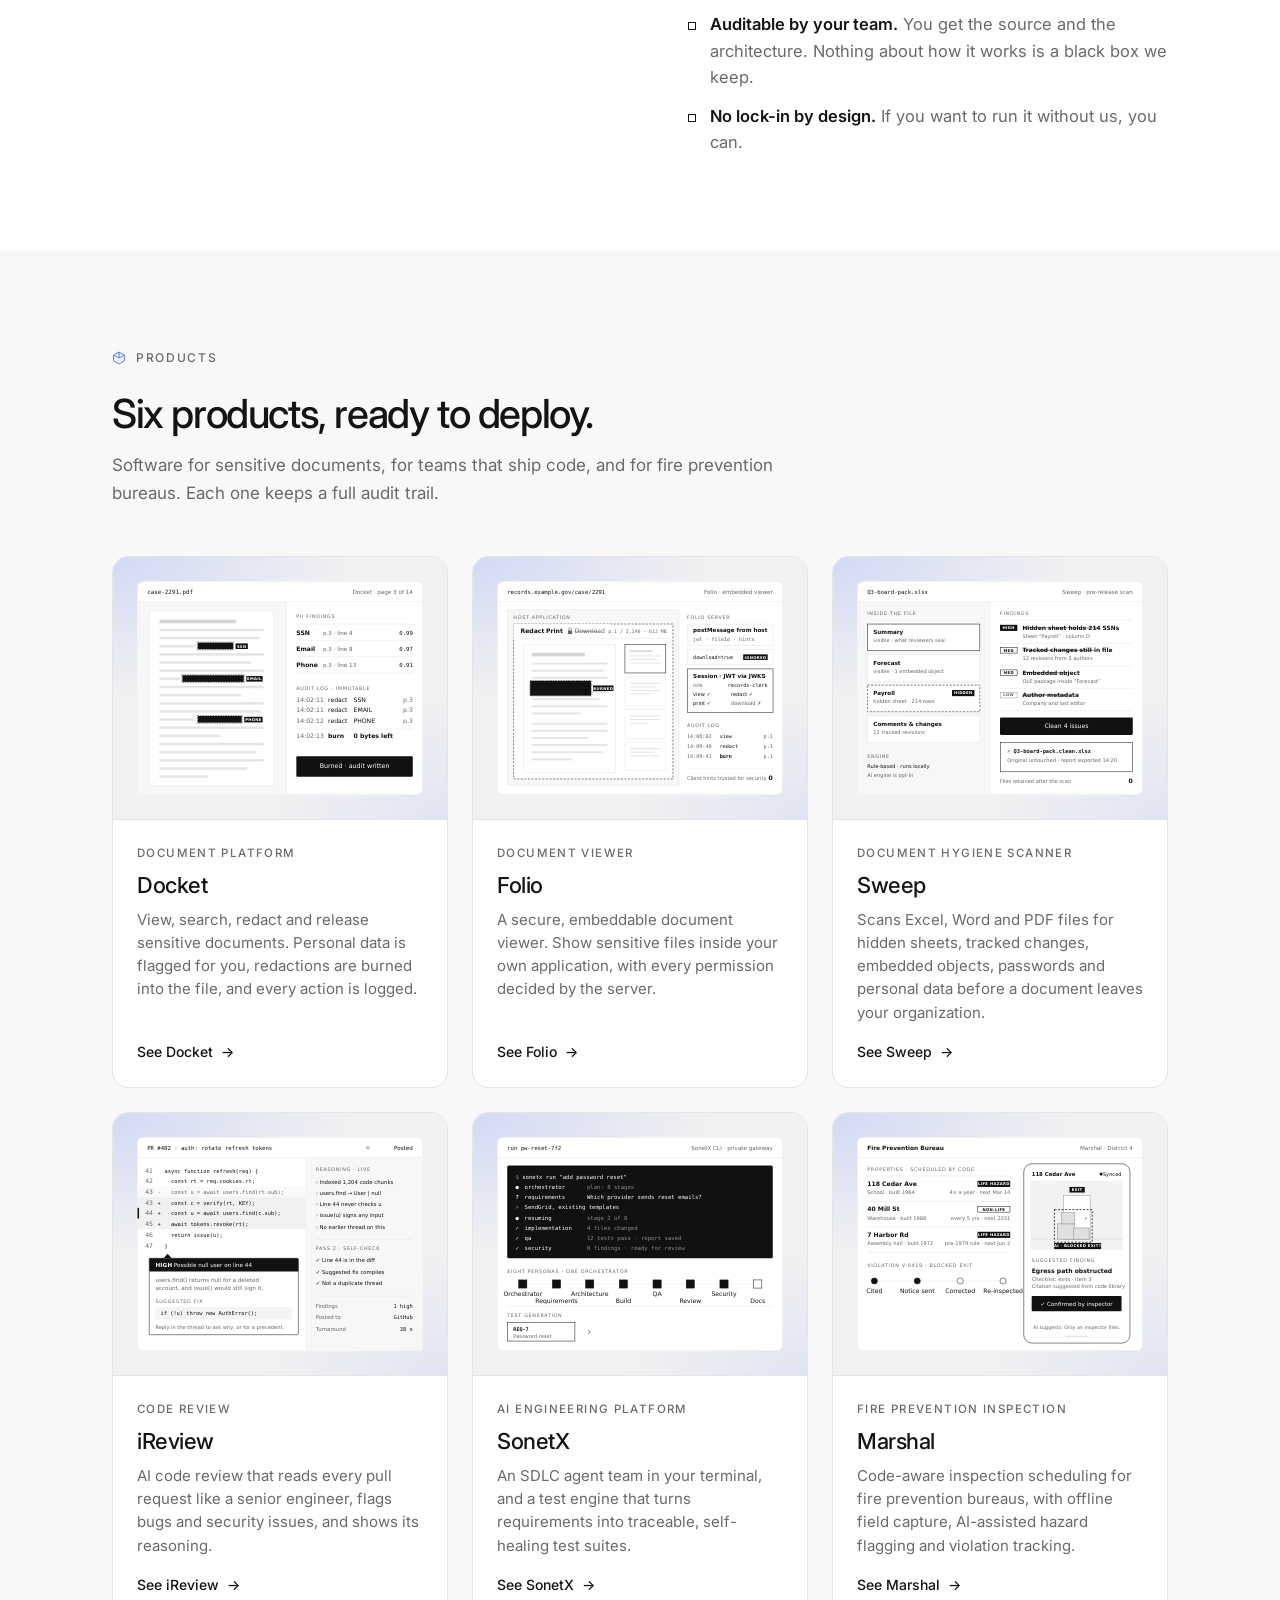
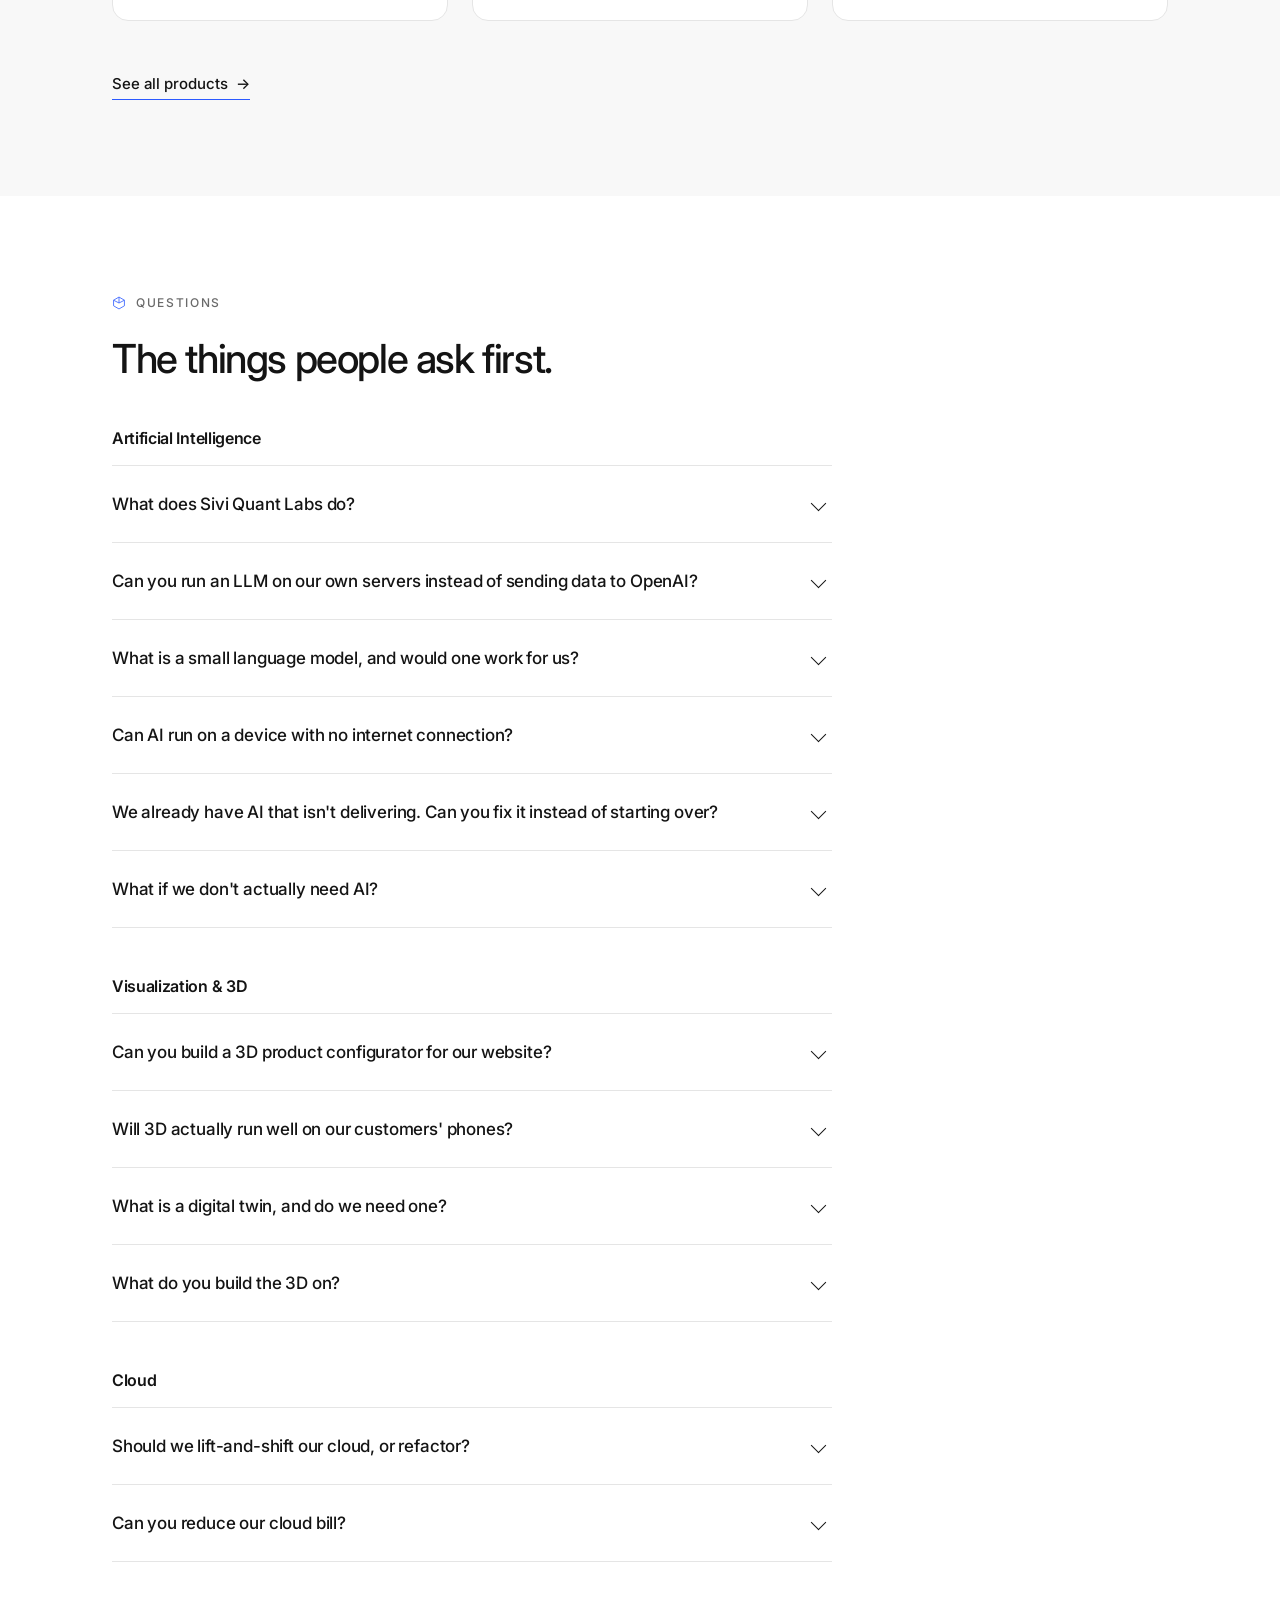
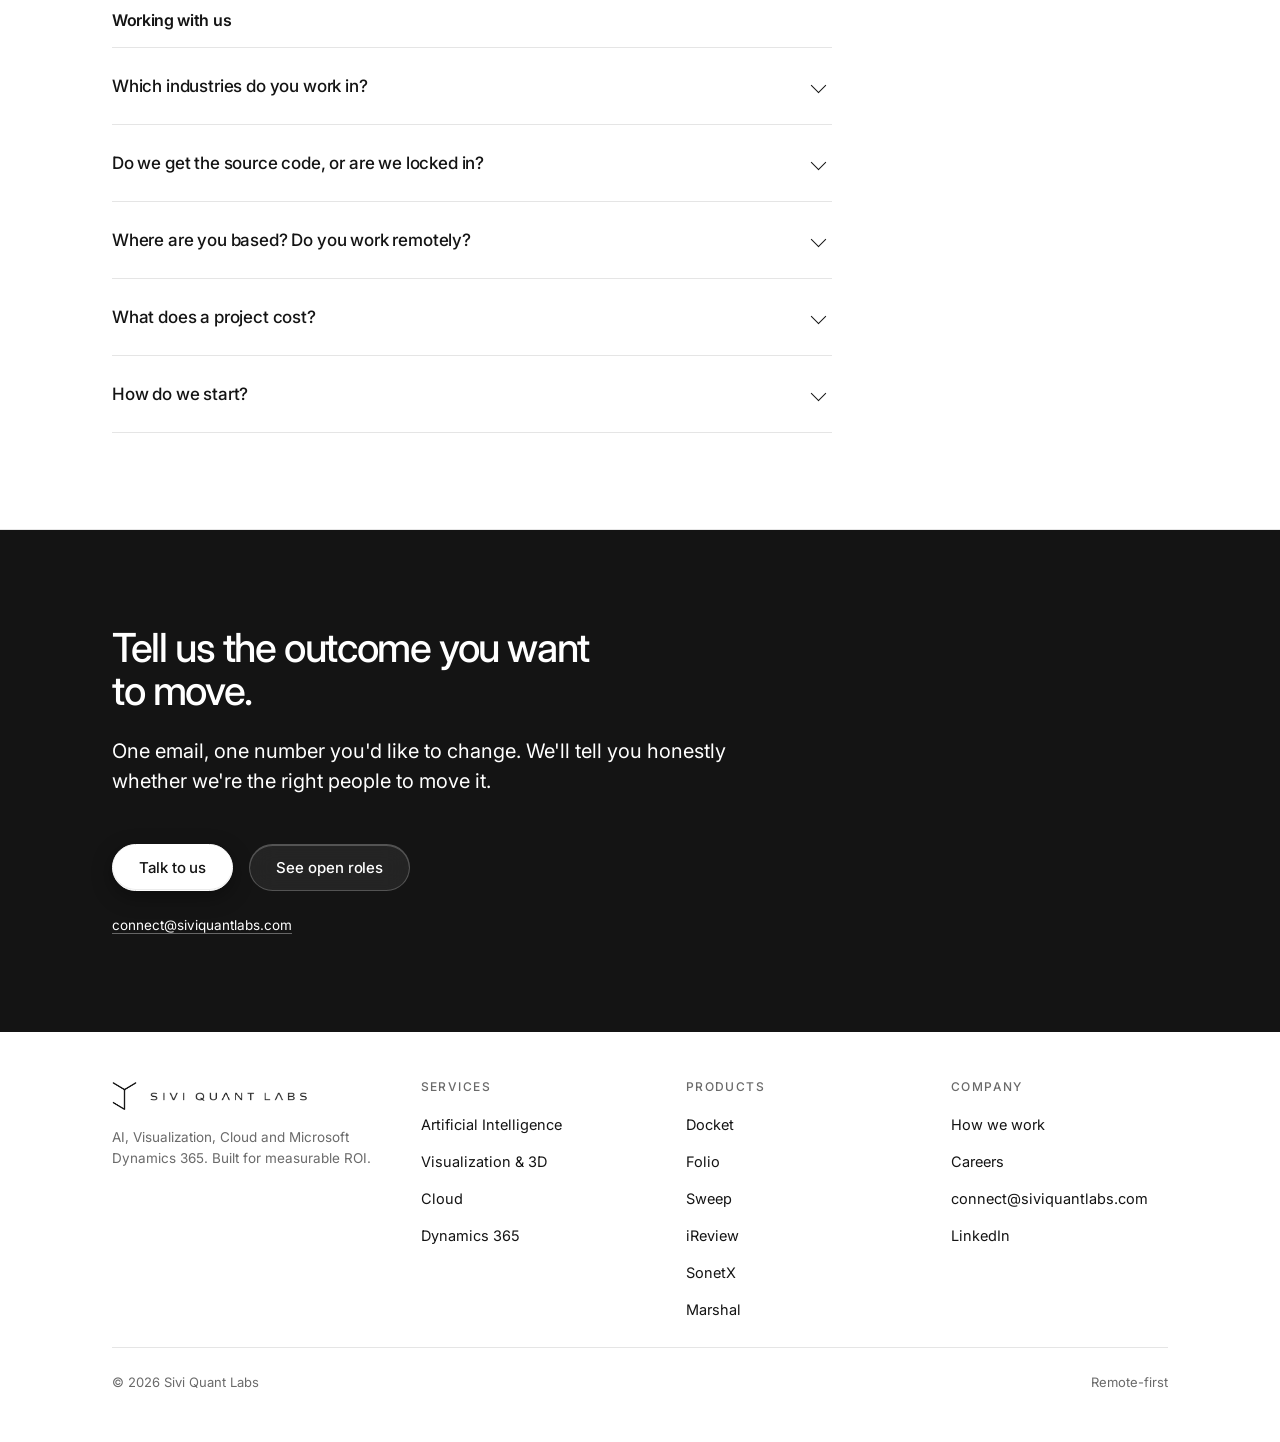
==== commit f899df8e: "Roll out the theme lab choices to the live site Chosen in the theme lab: cobalt accent, pure neutral" ====
--- a/index.html
+++ b/index.html
@@ -24,7 +24,7 @@
 <link rel="preconnect" href="https://fonts.googleapis.com">
 <link rel="preconnect" href="https://fonts.gstatic.com" crossorigin>
 <link rel="stylesheet" href="https://fonts.googleapis.com/css2?family=Inter:wght@400;500;600&display=swap">
-<link rel="stylesheet" href="assets/site.css?v=2026092706">
+<link rel="stylesheet" href="assets/site.css?v=2026092901">
 
 <script type="application/ld+json">
 {
@@ -413,27 +413,46 @@
         <span class="num">01</span>
         <h3>Artificial Intelligence</h3>
         <p>We build private, cost-efficient AI that runs on your own infrastructure: small language models tuned on your data, AI on edge devices, and modernization of the AI you already run. Self-hosted or on-premise, not a shared third-party service. We won't sell you AI you don't need: if a simpler solution wins, we'll tell you.</p>
+        <a class="more" href="services/#ai">Explore AI <span aria-hidden="true">&rsaquo;</span></a>
       </article>
       <article class="entry reveal">
         <span class="num">02</span>
         <h3>Visualization &amp; 3D</h3>
         <p>Real-time, interactive 3D that runs in any browser on WebGL: data visualization, product configurators, digital twins, and engineering viewers. Built with Three.js and our own rendering core, so it stays fast on a mid-range phone and cheap to run.</p>
+        <a class="more" href="services/#visualization">Explore 3D <span aria-hidden="true">&rsaquo;</span></a>
       </article>
       <article class="entry reveal">
         <span class="num">03</span>
         <h3>Cloud</h3>
         <p>Migration, modernization, and cloud-native rebuilds on AWS, Azure or GCP, plus cost optimization on what you already run. We recommend the path that actually pays back, including a straightforward lift-and-shift when that's the right fit for your budget and timeline.</p>
+        <a class="more" href="services/#cloud">Explore Cloud <span aria-hidden="true">&rsaquo;</span></a>
       </article>
       <article class="entry reveal">
         <span class="num">04</span>
         <h3>Microsoft Dynamics 365</h3>
         <p>Every Dynamics 365 app, from Sales and Customer Service to Finance, Supply Chain and Business Central: implementation, migration, customization, Power Platform, integration and Copilot. We implement what pays back its license cost, and we'll say when a standard feature beats a custom build.</p>
+        <a class="more" href="services/#dynamics">Explore Dynamics 365 <span aria-hidden="true">&rsaquo;</span></a>
       </article>
     </div>
 
     <p class="reveal" style="margin-top:var(--s4)">
       <a class="arrow-link" href="services/">See all twenty-one things we build <span>&rarr;</span></a>
     </p>
+  </div>
+</section>
+
+
+<!-- ================= ROUTING ================= -->
+<section id="route" class="section route">
+  <div class="wrap">
+    <h2 class="reveal">Find your way in.</h2>
+    <p class="body reveal">Four kinds of teams we work with most, and where to start for each.</p>
+    <div class="routes">
+      <a class="reveal" href="services/#ai"><svg viewBox="0 0 28 28" fill="none" stroke="currentColor" stroke-width="1.5" stroke-linejoin="round" aria-hidden="true"><path d="M14 3c4 3 6 7 6 11l-3 4h-6l-3-4c0-4 2-8 6-11Z"/><circle cx="14" cy="11" r="2"/><path d="M11 18l-2 6 5-3 5 3-2-6"/></svg><b>Startups &amp; scale-ups</b><span>Private AI and cloud that pay back, without building an AI team first.</span><em>Via Services &rsaquo;</em></a>
+      <a class="reveal" href="services/#dynamics"><svg viewBox="0 0 28 28" fill="none" stroke="currentColor" stroke-width="1.5" stroke-linejoin="round" aria-hidden="true"><path d="M5 24V6l9-3v21M14 9l9 3v12M3 24h22"/><path d="M8 9h2M8 13h2M8 17h2M17 15h2M17 19h2"/></svg><b>Enterprise</b><span>Dynamics 365, cloud migration and AI that stays inside your boundary.</span><em>Via Services &rsaquo;</em></a>
+      <a class="reveal" href="products/#documents"><svg viewBox="0 0 28 28" fill="none" stroke="currentColor" stroke-width="1.5" stroke-linejoin="round" aria-hidden="true"><path d="M14 3l9 3v7c0 6-4 10-9 12-5-2-9-6-9-12V6l9-3Z"/><path d="M10 14l3 3 5-6"/></svg><b>Government &amp; public safety</b><span>Records redaction, secure document viewing and fire inspection software.</span><em>Via Products &rsaquo;</em></a>
+      <a class="reveal" href="products/#engineering"><svg viewBox="0 0 28 28" fill="none" stroke="currentColor" stroke-width="1.5" stroke-linejoin="round" stroke-linecap="round" aria-hidden="true"><path d="M10 8l-6 6 6 6M18 8l6 6-6 6M16 5l-4 18"/></svg><b>Engineering teams</b><span>AI code review on every pull request, and an SDLC agent in the terminal.</span><em>Via Products &rsaquo;</em></a>
+    </div>
   </div>
 </section>
 
@@ -749,28 +768,36 @@
 </main>
 
 <footer>
-  <div class="wrap foot">
-    <a class="brand" href="./" aria-label="Sivi Quant Labs home">
-      <img class="mark" src="assets/mark-ink.png" alt="" width="390" height="465">
-      <img class="word" src="assets/wordmark-ink.png" alt="Sivi Quant Labs" width="955" height="66">
-    </a>
-    <nav class="foot-links" aria-label="Footer">
-      <a href="./">Home</a>
-      <a href="services/">Services</a>
-      <a href="products/">Products</a>
-      <a href="#how">How we work</a>
-      <a href="careers/">Careers</a>
-      <a href="mailto:connect@siviquantlabs.com">connect@siviquantlabs.com</a>
-      <a href="https://www.linkedin.com/company/siviquantlabs" rel="me noopener" target="_blank">LinkedIn</a>
-    </nav>
-    <span class="caption">© 2026 Sivi Quant Labs</span>
+  <div class="wrap">
+    <div class="foot-map">
+      <div>
+        <a class="brand" href="./" aria-label="Sivi Quant Labs home">
+          <img class="mark" src="assets/mark-ink.png" alt="" width="390" height="465">
+          <img class="word" src="assets/wordmark-ink.png" alt="Sivi Quant Labs" width="955" height="66">
+        </a>
+        <p class="caption">AI, Visualization, Cloud and Microsoft Dynamics 365. Built for measurable ROI.</p>
+      </div>
+      <div>
+        <h2>Services</h2>
+        <ul><li><a href="services/#ai">Artificial Intelligence</a></li><li><a href="services/#visualization">Visualization &amp; 3D</a></li><li><a href="services/#cloud">Cloud</a></li><li><a href="services/#dynamics">Dynamics 365</a></li></ul>
+      </div>
+      <div>
+        <h2>Products</h2>
+        <ul><li><a href="products/docket/">Docket</a></li><li><a href="products/folio/">Folio</a></li><li><a href="products/sweep/">Sweep</a></li><li><a href="products/ireview/">iReview</a></li><li><a href="products/sonetx/">SonetX</a></li><li><a href="products/marshal/">Marshal</a></li></ul>
+      </div>
+      <div>
+        <h2>Company</h2>
+        <ul><li><a href="./#how">How we work</a></li><li><a href="careers/">Careers</a></li><li><a href="mailto:connect@siviquantlabs.com">connect@siviquantlabs.com</a></li><li><a href="https://www.linkedin.com/company/siviquantlabs">LinkedIn</a></li></ul>
+      </div>
+    </div>
+    <div class="foot-legal"><span>&copy; 2026 Sivi Quant Labs</span><span>Remote-first</span></div>
   </div>
 </footer>
 
 <div id="toast" role="status" aria-live="polite"></div>
 
-<script src="assets/fold.js?v=2026092706" defer></script>
-<script src="assets/site.js?v=2026092706" defer></script>
-<script src="assets/forms.js?v=2026092706" defer></script>
+<script src="assets/points.js?v=2026092901" defer></script>
+<script src="assets/site.js?v=2026092901" defer></script>
+<script src="assets/forms.js?v=2026092901" defer></script>
 </body>
 </html>
--- a/assets/site.css
+++ b/assets/site.css
@@ -1,18 +1,60 @@
 /* ==========================================================================
    Sivi Quant Labs, design system
-   White background, near-black text. Hierarchy from size, weight and space
-   only. One typeface. No brand color. Shadows, gradients and translucency
-   belong to the liquid glass layer at the end of this file, and only to
-   the floating layer it styles; content stays flat.
+   Hierarchy from size, weight and space. One typeface. Colour comes from
+   the token system below and nowhere else: one neutral ramp and ONE accent
+   reserved for signals (focus, current page, links, the NEW tag, form state). Buttons stay ink. Shadows, gradients
+   and translucency belong to the liquid glass layer at the end of this file,
+   and only to the floating layer it styles; content stays flat.
    Spacing scale, base 8: 8 / 16 / 24 / 48 / 96.
    ========================================================================== */
 
+/* ==========================================================================
+   Colour system
+   Components never use raw colours: they use the semantic tokens below.
+   Live palette: pure neutral, light mode, cobalt accent. The neutral is a
+   generated OKLCH ramp (--n* as rgb triplets); roles map onto ramp steps;
+   *-rgb twins let a token be used at any opacity: rgb(var(--ink-rgb) / .08).
+   Every text and control pairing here passes WCAG AA.
+   ========================================================================== */
+
 :root{
-  --bg:#FFFFFF;
-  --ink:#111111;
-  --mid:#666666;
-  --line:#E5E5E5;
-  --soft:#FAFAFA;   /* quiet alternate section background */
+  /* pure neutral ramp (only the steps in use), generated in OKLCH */
+  --n0:255 255 255;
+  --n50:248 248 248;
+  --n100:242 242 242;
+  --n200:229 229 229;
+  --n400:171 171 171;
+  --n600:106 106 106;
+  --n950:20 20 20;
+
+  /* roles: light mode */
+  --bg:rgb(var(--n0));      --bg-rgb:var(--n0);
+  --soft:rgb(var(--n50));  /* alternate section background */
+  --tray:rgb(var(--n100));  /* demo trays */
+  --code-bg:rgb(var(--n100));
+  --ink:rgb(var(--n950));    --ink-rgb:var(--n950);
+  --on-ink:rgb(var(--n0));  /* text on ink-filled controls */
+  --ink-hover:rgb(var(--n950) / .86);
+  --mid:rgb(var(--n600));    /* secondary text */
+  --faint:rgb(var(--n400));/* decorative only: never text or controls */
+  --line:rgb(var(--n200));
+  --band-bg:rgb(var(--n950));   --band-rgb:var(--n950);
+  --band-ink:rgb(var(--n0)); --band-ink-rgb:var(--n0);
+  --band-mid:rgb(var(--n400));
+
+  /* tone */
+  --shadow-rgb:var(--n950);
+  --hi-rgb:255 255 255;  --hi-a:1;
+  --danger:#C62828;  --success:#177245;
+  --logo-filter:none;  --demo-filter:none;
+  color-scheme:light;
+
+  /* accent: cobalt, for signals only (focus, current page, links, NEW tag, form focus) */
+  --accent:#2B59FF;  --accent-text:#2447E0;
+  --on-accent:#FFFFFF;  --accent-band:#6E8BFF;
+}
+
+:root{
 
   --s1:8px; --s2:16px; --s3:24px; --s4:48px; --s5:96px;
 
@@ -42,18 +84,18 @@
   overflow-x:clip;
 }
 
-::selection{background:var(--ink);color:#fff}
+::selection{background:var(--accent);color:var(--on-accent)}
 
 img,canvas,svg{max-width:100%;display:block}
 
 a{color:inherit;text-decoration:none}
 
 /* Visible, monochrome focus ring for keyboard users */
-:focus-visible{outline:2px solid var(--ink);outline-offset:3px}
+:focus-visible{outline:2px solid var(--accent);outline-offset:3px}
 
 .skip{
   position:absolute;left:-9999px;top:0;z-index:200;
-  background:var(--ink);color:#fff;padding:var(--s2) var(--s3);font-size:14px;
+  background:var(--ink);color:var(--on-ink);padding:var(--s2) var(--s3);font-size:14px;
 }
 .skip:focus{left:0}
 
@@ -98,12 +140,12 @@
   border-bottom:1px solid var(--line);
   transition:border-color .15s ease;
 }
-.link:hover{border-bottom-color:var(--ink)}
+.link:hover{border-bottom-color:var(--accent)}
 
 code{
   font-family:ui-monospace,SFMono-Regular,'SF Mono',Menlo,Consolas,monospace;
   font-size:0.88em;
-  background:#F6F6F6;
+  background:var(--code-bg);
   padding:2px 5px;
   color:var(--ink);
 }
@@ -117,7 +159,7 @@
   color:var(--mid);
   margin-bottom:var(--s3);
 }
-.label .cube{width:14px;height:14px;flex:none;opacity:.75}
+.label .cube{width:14px;height:14px;flex:none;color:var(--accent);opacity:.9}
 
 /* ---------- buttons ----------------------------------------------------- */
 
@@ -132,11 +174,11 @@
   transition:background-color .16s ease,color .16s ease,border-color .16s ease;
   white-space:nowrap;
 }
-.btn-solid{background:var(--ink);color:#fff}
-.btn-solid:hover{background:#000;border-color:#000}
+.btn-solid{background:var(--ink);color:var(--on-ink)}
+.btn-solid:hover{background:var(--ink-hover);border-color:var(--ink-hover)}
 
 .btn-ghost{background:transparent;color:var(--ink)}
-.btn-ghost:hover{background:var(--ink);color:#fff}
+.btn-ghost:hover{background:var(--ink);color:var(--on-ink)}
 
 .btn-row{display:flex;flex-wrap:wrap;gap:var(--s2);margin-top:var(--s4)}
 
@@ -144,7 +186,7 @@
 .arrow-link{
   display:inline-flex;align-items:center;gap:8px;
   font-size:15px;font-weight:500;
-  border-bottom:1px solid var(--ink);
+  border-bottom:1px solid var(--accent);
   padding-bottom:2px;
 }
 .arrow-link span{transition:transform .18s ease}
@@ -154,7 +196,7 @@
 
 header{
   position:sticky;top:0;z-index:100;
-  background:rgba(255,255,255,0.97);
+  background:rgb(var(--bg-rgb) / .97);
   backdrop-filter:saturate(180%) blur(12px);
   -webkit-backdrop-filter:saturate(180%) blur(12px);
   border-bottom:1px solid var(--line);
@@ -179,7 +221,8 @@
 /* Where you are: the current section's nav link sits in ink, underlined */
 .navlinks a[aria-current="page"]:not(.btn){
   color:var(--ink);
-  text-decoration:underline;text-decoration-thickness:1px;text-underline-offset:8px;
+  text-decoration:underline;text-decoration-thickness:2px;text-underline-offset:8px;
+  text-decoration-color:var(--accent);
 }
 
 /* ---------- mobile menu -------------------------------------------------- */
@@ -219,7 +262,7 @@
 }
 .menu-links b{font-size:26px;font-weight:600;letter-spacing:-0.025em;line-height:1.15}
 .menu-links span{font-size:14px;color:var(--mid);text-align:right}
-.menu-links a[aria-current="page"] b{text-decoration:underline;text-decoration-thickness:2px;text-underline-offset:6px}
+.menu-links a[aria-current="page"] b{text-decoration:underline;text-decoration-thickness:2px;text-underline-offset:6px;text-decoration-color:var(--accent)}
 .menu-foot{margin-top:auto;padding-top:var(--s4)}
 .menu-foot .btn{width:100%;padding:16px 24px}
 .menu-foot .caption{margin-top:var(--s2);text-align:center}
@@ -234,7 +277,7 @@
    header and marks the section currently in view. */
 .subnav{
   position:sticky;top:72px;z-index:90;
-  background:rgba(255,255,255,0.97);
+  background:rgb(var(--bg-rgb) / .97);
   backdrop-filter:saturate(180%) blur(12px);
   -webkit-backdrop-filter:saturate(180%) blur(12px);
   border-bottom:1px solid var(--line);
@@ -257,7 +300,7 @@
   transition:color .15s ease,border-color .15s ease;
 }
 .subnav-links a:hover{color:var(--ink)}
-.subnav-links a[aria-current="true"]{color:var(--ink);border-bottom-color:var(--ink)}
+.subnav-links a[aria-current="true"]{color:var(--ink);border-bottom-color:var(--accent)}
 .subnav .btn{align-self:center;flex:none;padding:9px 14px;font-size:13px}
 html:has(.subnav){scroll-padding-top:124px}  /* 72px header + 52px sub-bar */
 
@@ -273,7 +316,7 @@
 .pill:hover{border-color:var(--ink)}
 .pill-tag{
   flex:none;padding:4px 8px;border-radius:2px;
-  background:var(--ink);color:#fff;
+  background:var(--accent);color:var(--on-accent);
   font-size:11px;font-weight:600;letter-spacing:0.1em;text-transform:uppercase;
 }
 .pill .ar{transition:transform .18s ease}
@@ -288,17 +331,18 @@
 
 /* The closing call to action on every page is inverted, so each page ends
    on one unmistakable next step. */
-.band--ink{background:var(--ink);color:#fff;border-top-color:var(--ink)}
-.band--ink h2,.band--ink .lead,.band--ink strong{color:#fff}
-.band--ink .label,.band--ink .caption,.band--ink .body{color:#A8A8A8}
-.band--ink .link{color:#fff;border-bottom-color:rgba(255,255,255,0.35)}
-.band--ink .link:hover{border-bottom-color:#fff}
-.band--ink .btn-solid{background:#fff;color:var(--ink);border-color:#fff}
-.band--ink .btn-solid:hover{background:#E6E6E6;border-color:#E6E6E6}
-.band--ink .btn-ghost{color:#fff;border-color:rgba(255,255,255,0.45)}
-.band--ink .btn-ghost:hover{background:#fff;color:var(--ink);border-color:#fff}
-.band--ink :focus-visible{outline-color:#fff}
-.band--ink ::selection{background:#fff;color:var(--ink)}
+.band--ink{background:var(--band-bg);color:var(--band-ink);border-top-color:var(--band-bg)}
+.band--ink h2,.band--ink .lead,.band--ink strong{color:var(--band-ink)}
+.band--ink .label,.band--ink .caption,.band--ink .body{color:var(--band-mid)}
+.band--ink .label .cube{color:var(--accent-band)}
+.band--ink .link{color:var(--band-ink);border-bottom-color:rgb(var(--band-ink-rgb) / .35)}
+.band--ink .link:hover{border-bottom-color:var(--accent-band)}
+.band--ink .btn-solid{background:var(--band-ink);color:var(--band-bg);border-color:var(--band-ink)}
+.band--ink .btn-solid:hover{background:rgb(var(--band-ink-rgb) / .88);border-color:transparent}
+.band--ink .btn-ghost{color:var(--band-ink);border-color:rgb(var(--band-ink-rgb) / .45)}
+.band--ink .btn-ghost:hover{background:var(--band-ink);color:var(--band-bg);border-color:var(--band-ink)}
+.band--ink :focus-visible{outline-color:var(--accent-band)}
+.band--ink ::selection{background:var(--band-ink);color:var(--band-bg)}
 .band--ink + *,main:has(> .band--ink:last-child) + footer{border-top-color:transparent}
 
 /* ---------- hero -------------------------------------------------------- */
@@ -410,7 +454,7 @@
   max-height:calc(100vh - 48px);
   overflow:auto;
 }
-dialog.modal::backdrop{background:rgba(17,17,17,0.42)}
+dialog.modal::backdrop{background:rgb(var(--shadow-rgb) / .42)}
 .modal-inner{padding:var(--s3) var(--s4) var(--s3)}
 
 .modal-head{display:flex;align-items:flex-start;justify-content:space-between;gap:var(--s3)}
@@ -442,10 +486,10 @@
 .field input:focus,.field textarea:focus,.field select:focus{
   outline:none;border-color:var(--ink);
 }
-.field input:user-invalid,.field textarea:user-invalid{border-color:var(--ink)}
-.field .err{display:none;margin-top:6px;font-size:13px;color:var(--ink)}
+.field input:user-invalid,.field textarea:user-invalid{border-color:var(--danger)}
+.field .err{display:none;margin-top:6px;font-size:13px;color:var(--danger)}
 .field.invalid .err{display:block}
-.field.invalid input,.field.invalid textarea{border-color:var(--ink)}
+.field.invalid input,.field.invalid textarea{border-color:var(--danger)}
 
 /* honeypot: never shown to a person, catches naive bots */
 .hp{position:absolute;left:-9999px;width:1px;height:1px;overflow:hidden}
@@ -625,7 +669,7 @@
    way a screenshot sits on a desk. The tray also keeps the SVG's own 1px frame
    from doubling up against the card border. A <picture> swaps in a still of
    the finished frame for visitors who prefer reduced motion. */
-.p-media{display:block;background:#F4F4F4;padding:var(--s3)}
+.p-media{display:block;background:var(--tray);padding:var(--s3)}
 .p-media picture{display:block}
 .p-media img{width:100%;height:auto}
 
@@ -702,7 +746,7 @@
 .p-lockup .tile{
   flex:none;width:44px;height:44px;border-radius:2px;
   display:grid;place-items:center;
-  background:var(--ink);color:#fff;font-size:21px;font-weight:600;letter-spacing:-0.03em;
+  background:var(--ink);color:var(--on-ink);font-size:21px;font-weight:600;letter-spacing:-0.03em;
 }
 .p-lockup b{display:block;font-size:20px;letter-spacing:-0.02em;line-height:1.2}
 .p-lockup span{display:block;font-size:13.5px;color:var(--mid)}
@@ -762,7 +806,7 @@
 .mini .tile{
   width:28px;height:28px;margin-bottom:10px;border-radius:2px;
   display:grid;place-items:center;
-  background:var(--ink);color:#fff;font-size:14px;font-weight:600;
+  background:var(--ink);color:var(--on-ink);font-size:14px;font-weight:600;
 }
 .mini b{font-size:16px;letter-spacing:-0.01em}
 .mini span{font-size:13.5px;color:var(--mid);line-height:1.4}
@@ -822,17 +866,21 @@
 /* ---------- footer ------------------------------------------------------ */
 
 footer{border-top:1px solid var(--line);padding:var(--s4) 0}
-.foot{display:flex;align-items:center;justify-content:space-between;gap:var(--s3);flex-wrap:wrap}
-.foot-links{display:flex;gap:var(--s3);flex-wrap:wrap}
-.foot-links a,.foot .caption{font-size:13.5px;color:var(--mid)}
-.foot-links a{transition:color .15s ease}
-.foot-links a:hover{color:var(--ink)}
+/* a sitemap: brand, then Services, Products and Company columns */
+.foot-map{display:grid;grid-template-columns:1.2fr repeat(3,minmax(0,1fr));gap:var(--s4);padding-bottom:var(--s3)}
+.foot-map h2{font-size:12px;font-weight:500;letter-spacing:.12em;text-transform:uppercase;color:var(--mid);margin-bottom:var(--s2);max-width:none}
+.foot-map ul{list-style:none}
+.foot-map li + li{margin-top:9px}
+.foot-map ul a{font-size:14.5px;color:var(--ink);transition:color .15s ease}
+.foot-map ul a:hover{color:var(--accent-text)}
+.foot-map .caption{margin-top:var(--s2);max-width:30ch}
+.foot-legal{display:flex;justify-content:space-between;flex-wrap:wrap;gap:var(--s2);padding-top:var(--s3);border-top:1px solid var(--line);font-size:13px;color:var(--mid)}
 
 /* ---------- toast (email copied) ---------------------------------------- */
 
 #toast{
   position:fixed;left:50%;bottom:24px;transform:translate(-50%,16px);
-  background:var(--ink);color:#fff;
+  background:var(--ink);color:var(--on-ink);
   padding:12px 18px;border-radius:2px;
   font-size:14px;
   opacity:0;pointer-events:none;transition:opacity .22s ease,transform .22s ease;
@@ -881,7 +929,6 @@
   .spec dt{padding-top:0}
   .step{grid-template-columns:36px 1fr;gap:var(--s2)}
   .btn-row .btn{width:100%}
-  .foot{flex-direction:column;align-items:flex-start;gap:var(--s2)}
 }
 
 /* Product pages carry a longer header CTA ("Request a demo"); on the
@@ -926,17 +973,17 @@
   --r-lg:22px;     /* dialog, menu sheet */
   --r-pill:999px;  /* buttons, capsules */
 
-  --glass:rgba(255,255,255,0.64);
-  --glass-strong:rgba(255,255,255,0.84);
-  --glass-edge:rgba(17,17,17,0.08);
+  --glass:rgb(var(--bg-rgb) / .64);
+  --glass-strong:rgb(var(--bg-rgb) / .84);
+  --glass-edge:rgb(var(--ink-rgb) / .08);
   --glass-blur:blur(22px) saturate(180%);
   /* the light catching the top edge, plus a faint inner rim */
-  --glass-hi:inset 0 1px 0 rgba(255,255,255,0.95),inset 0 0 0 1px rgba(255,255,255,0.45);
-  --glass-lift:0 1px 2px rgba(17,17,17,0.04),0 10px 30px rgba(17,17,17,0.07);
-
-  --glass-dark:rgba(20,20,20,0.82);  /* dense enough to read as dark mid-transition */
-  --glass-dark-edge:rgba(255,255,255,0.14);
-  --glass-dark-hi:inset 0 1px 0 rgba(255,255,255,0.18);
+  --glass-hi:inset 0 1px 0 rgb(var(--hi-rgb) / calc(.95 * var(--hi-a))),inset 0 0 0 1px rgb(var(--hi-rgb) / calc(.45 * var(--hi-a)));
+  --glass-lift:0 1px 2px rgb(var(--shadow-rgb) / .04),0 10px 30px rgb(var(--shadow-rgb) / .07);
+
+  --glass-dark:rgb(var(--band-rgb) / .82);  /* dense enough to read as dark mid-transition */
+  --glass-dark-edge:rgb(var(--band-ink-rgb) / .14);
+  --glass-dark-hi:inset 0 1px 0 rgb(var(--band-ink-rgb) / .18);
 }
 
 /* ---------- header + sub-nav: part of the page until content passes under -
@@ -979,45 +1026,45 @@
   background:var(--glass-dark);border-bottom-color:transparent;
 }
 html.on-dark .subnav{border-bottom-color:var(--glass-dark-edge)}
-html.on-dark header .brand img{filter:invert(1)}
-html.on-dark .navlinks a:not(.btn){color:rgba(255,255,255,0.72)}
-html.on-dark .navlinks a:not(.btn):hover,html.on-dark .navlinks a[aria-current="page"]:not(.btn){color:#fff}
-html.on-dark .btn-solid{background:#fff;color:var(--ink);border-color:#fff}
-html.on-dark .menu-btn{border-color:var(--glass-dark-edge);background:rgba(255,255,255,0.06)}
-html.on-dark .menu-btn span{background:#fff}
-html.on-dark .subnav-t{color:#fff;border-right-color:var(--glass-dark-edge)}
-html.on-dark .subnav-links a{color:rgba(255,255,255,0.7)}
-html.on-dark .subnav-links a:hover{color:#fff}
-html.on-dark .subnav-links a[aria-current="true"]{color:#fff;border-bottom-color:#fff}
+html.on-dark header .brand img{filter:invert(1)}   /* the band is dark in both modes */
+html.on-dark .navlinks a:not(.btn){color:rgb(var(--band-ink-rgb) / .72)}
+html.on-dark .navlinks a:not(.btn):hover,html.on-dark .navlinks a[aria-current="page"]:not(.btn){color:var(--band-ink);text-decoration-color:var(--accent-band)}
+html.on-dark .btn-solid{background:var(--band-ink);color:var(--band-bg);border-color:var(--band-ink)}
+html.on-dark .menu-btn{border-color:var(--glass-dark-edge);background:rgb(var(--band-ink-rgb) / .06)}
+html.on-dark .menu-btn span{background:var(--band-ink)}
+html.on-dark .subnav-t{color:var(--band-ink);border-right-color:var(--glass-dark-edge)}
+html.on-dark .subnav-links a{color:rgb(var(--band-ink-rgb) / .7)}
+html.on-dark .subnav-links a:hover{color:var(--band-ink)}
+html.on-dark .subnav-links a[aria-current="true"]{color:var(--band-ink);border-bottom-color:var(--accent-band)}
 
 /* ---------- buttons: pills; primary solid, secondary glass --------------- */
 
 .btn{border-radius:var(--r-pill);padding:15px 26px}
 .btn-solid{
-  box-shadow:inset 0 1px 0 rgba(255,255,255,0.16),0 1px 2px rgba(17,17,17,0.12),0 6px 16px rgba(17,17,17,0.12);
+  box-shadow:inset 0 1px 0 rgb(var(--hi-rgb) / .16),0 1px 2px rgb(var(--shadow-rgb) / .12),0 6px 16px rgb(var(--shadow-rgb) / .12);
   transition:background-color .16s ease,box-shadow .2s ease,transform .12s ease;
 }
-.btn-solid:hover{box-shadow:inset 0 1px 0 rgba(255,255,255,0.16),0 2px 4px rgba(17,17,17,0.14),0 10px 24px rgba(17,17,17,0.16)}
+.btn-solid:hover{box-shadow:inset 0 1px 0 rgb(var(--hi-rgb) / .16),0 2px 4px rgb(var(--shadow-rgb) / .14),0 10px 24px rgb(var(--shadow-rgb) / .16)}
 .btn:active{transform:scale(0.98)}
 .btn-ghost{
-  background:rgba(255,255,255,0.55);
+  background:rgb(var(--bg-rgb) / .55);
   -webkit-backdrop-filter:blur(12px) saturate(160%);backdrop-filter:blur(12px) saturate(160%);
-  border-color:rgba(17,17,17,0.14);
-  box-shadow:var(--glass-hi),0 1px 2px rgba(17,17,17,0.04);
+  border-color:rgb(var(--ink-rgb) / .14);
+  box-shadow:var(--glass-hi),0 1px 2px rgb(var(--shadow-rgb) / .04);
   transition:background-color .16s ease,border-color .16s ease,color .16s ease,transform .12s ease;
 }
-.btn-ghost:hover{background:rgba(255,255,255,0.9);color:var(--ink);border-color:var(--ink)}
-
-.band--ink .btn-solid{box-shadow:inset 0 -1px 0 rgba(17,17,17,0.08),0 6px 20px rgba(0,0,0,0.35)}
+.btn-ghost:hover{background:rgb(var(--bg-rgb) / .9);color:var(--ink);border-color:var(--ink)}
+
+.band--ink .btn-solid{box-shadow:inset 0 -1px 0 rgb(var(--band-rgb) / .08),0 6px 20px rgb(0 0 0 / .35)}
 .band--ink .btn-ghost{
-  background:rgba(255,255,255,0.07);border-color:rgba(255,255,255,0.22);color:#fff;
-  box-shadow:inset 0 1px 0 rgba(255,255,255,0.22);
-}
-.band--ink .btn-ghost:hover{background:rgba(255,255,255,0.16);border-color:rgba(255,255,255,0.5);color:#fff}
+  background:rgb(var(--band-ink-rgb) / .07);border-color:rgb(var(--band-ink-rgb) / .22);color:var(--band-ink);
+  box-shadow:inset 0 1px 0 rgb(var(--band-ink-rgb) / .22);
+}
+.band--ink .btn-ghost:hover{background:rgb(var(--band-ink-rgb) / .16);border-color:rgb(var(--band-ink-rgb) / .5);color:var(--band-ink)}
 
 .menu-btn{
   border-radius:var(--r-pill);border-color:var(--glass-edge);
-  background:rgba(255,255,255,0.5);box-shadow:var(--glass-hi);
+  background:rgb(var(--bg-rgb) / .5);box-shadow:var(--glass-hi);
 }
 
 /* ---------- mobile menu: a glass sheet under the header ---------------- */
@@ -1029,11 +1076,11 @@
   -webkit-backdrop-filter:var(--glass-blur);backdrop-filter:var(--glass-blur);
   /* the last shadow is a scrim: it dims the page around the sheet, but not
      the header, which sits on a higher layer */
-  box-shadow:var(--glass-hi),0 20px 60px rgba(17,17,17,0.18),0 0 0 100vmax rgba(17,17,17,0.16);
+  box-shadow:var(--glass-hi),0 20px 60px rgb(var(--shadow-rgb) / .18),0 0 0 100vmax rgb(var(--shadow-rgb) / .16);
 }
 /* with the menu open the header stays crisp above the dimmed page */
-html.menu-open header{background:rgba(255,255,255,0.97);border-bottom-color:var(--glass-edge)}
-html.menu-open.on-dark header{background:rgba(24,24,24,0.97)}
+html.menu-open header{background:rgb(var(--bg-rgb) / .97);border-bottom-color:var(--glass-edge)}
+html.menu-open.on-dark header{background:rgb(var(--band-rgb) / .97)}
 .menu-in{min-height:0;padding:8px 22px 22px}
 .menu-links a{padding:15px 0}
 .menu-links b{font-size:22px}
@@ -1043,8 +1090,8 @@
 
 .pill{
   border-radius:var(--r-pill);padding:5px 16px 5px 5px;
-  background:rgba(255,255,255,0.6);border-color:rgba(17,17,17,0.1);
-  box-shadow:var(--glass-hi),0 1px 2px rgba(17,17,17,0.04);
+  background:rgb(var(--bg-rgb) / .6);border-color:rgb(var(--ink-rgb) / .1);
+  box-shadow:var(--glass-hi),0 1px 2px rgb(var(--shadow-rgb) / .04);
 }
 .pill-tag{border-radius:var(--r-pill);padding:4px 10px}
 
@@ -1052,7 +1099,7 @@
 
 .p-card,.role-card{border-radius:var(--r-md)}
 .p-card{transition:border-color .16s ease,box-shadow .2s ease,transform .2s ease}
-.p-card:hover{box-shadow:0 12px 32px rgba(17,17,17,0.08);transform:translateY(-2px)}
+.p-card:hover{box-shadow:0 12px 32px rgb(var(--shadow-rgb) / .08);transform:translateY(-2px)}
 .p-figure .p-media{border-radius:var(--r-md);overflow:hidden}
 .mini a{border-radius:12px}
 .mini .tile{border-radius:8px}
@@ -1066,23 +1113,26 @@
   border-radius:var(--r-lg);border-color:var(--glass-edge);
   background:var(--glass-strong);
   -webkit-backdrop-filter:var(--glass-blur);backdrop-filter:var(--glass-blur);
-  box-shadow:var(--glass-hi),0 30px 80px rgba(17,17,17,0.25);
+  box-shadow:var(--glass-hi),0 30px 80px rgb(var(--shadow-rgb) / .25);
 }
 dialog.modal::backdrop{
-  background:rgba(17,17,17,0.22);
+  background:rgb(var(--shadow-rgb) / .22);
   -webkit-backdrop-filter:blur(6px);backdrop-filter:blur(6px);
 }
-.modal-close{border-radius:var(--r-pill);background:rgba(255,255,255,0.6)}
-.field input,.field textarea,.field select{border-radius:var(--r-sm);background:rgba(255,255,255,0.85)}
+.modal-close{border-radius:var(--r-pill);background:rgb(var(--bg-rgb) / .6)}
+.field input,.field textarea,.field select{border-radius:var(--r-sm);background:rgb(var(--bg-rgb) / .85)}
+.field input:focus,.field textarea:focus,.field select:focus{border-color:var(--accent);box-shadow:0 0 0 3px rgb(var(--ink-rgb) / .06)}
+/* an error outranks focus: a field being fixed stays red until it is valid */
+.field.invalid input:focus,.field.invalid textarea:focus{border-color:var(--danger);box-shadow:0 0 0 3px color-mix(in srgb,var(--danger) 18%,transparent)}
 .modal-actions{background:transparent}
 
 /* ---------- toast -------------------------------------------------------- */
 
 #toast{
   border-radius:var(--r-pill);padding:12px 20px;
-  background:rgba(17,17,17,0.8);
+  background:rgb(var(--ink-rgb) / .86);
   -webkit-backdrop-filter:blur(16px) saturate(160%);backdrop-filter:blur(16px) saturate(160%);
-  box-shadow:inset 0 1px 0 rgba(255,255,255,0.14),0 10px 30px rgba(0,0,0,0.2);
+  box-shadow:inset 0 1px 0 rgb(var(--hi-rgb) / .14),0 10px 30px rgb(0 0 0 / .2);
 }
 
 /* ---------- mobile ------------------------------------------------------- */
@@ -1099,20 +1149,103 @@
 /* ---------- fallbacks: glass only where it can be honest --------------- */
 
 @supports not ((backdrop-filter:blur(1px)) or (-webkit-backdrop-filter:blur(1px))){
-  html.scrolled header,html.scrolled .subnav,.menu,dialog.modal{background:rgba(255,255,255,0.97)}
-  html.on-dark header,html.on-dark .subnav{background:rgba(24,24,24,0.96)}
+  html.scrolled header,html.scrolled .subnav,.menu,dialog.modal{background:rgb(var(--bg-rgb) / .97)}
+  html.on-dark header,html.on-dark .subnav{background:rgb(var(--band-rgb) / .96)}
 }
 @media (prefers-reduced-transparency:reduce){
   html.scrolled header,html.scrolled .subnav,.menu,dialog.modal,.btn-ghost,.pill{
-    background:#fff;-webkit-backdrop-filter:none;backdrop-filter:none;
+    background:var(--bg);-webkit-backdrop-filter:none;backdrop-filter:none;
   }
-  html.on-dark header,html.on-dark .subnav{background:#181818}
+  html.on-dark header,html.on-dark .subnav{background:var(--band-bg)}
   #toast{background:var(--ink)}
 }
 @media (prefers-contrast:more){
-  html.scrolled header,html.scrolled .subnav,.menu,dialog.modal,.btn-ghost,.pill{border-color:var(--ink);background:#fff}
+  html.scrolled header,html.scrolled .subnav,.menu,dialog.modal,.btn-ghost,.pill{border-color:var(--ink);background:var(--bg)}
 }
 
 /* Focus rings follow the rounded shapes */
 .menu-links a:focus-visible{outline-offset:-2px;border-radius:var(--r-sm)}
 .subnav-links a:focus-visible{outline-offset:-2px}
+
+/* ==========================================================================
+   Layout refinements (chosen in the theme lab, 2026-09)
+   ========================================================================== */
+
+/* ---------- display type: lighter and tighter at large sizes ------------ */
+
+h1{font-weight:500;letter-spacing:-0.04em;line-height:1.02}
+h2{font-weight:500;letter-spacing:-0.035em;line-height:1.08}
+h3{font-weight:500;letter-spacing:-0.02em}
+.lead{font-size:clamp(18px,1.9vw,20px);line-height:1.5}
+.p-hero h1{font-weight:500;letter-spacing:-0.04em}
+.stat b{font-weight:500;letter-spacing:-0.045em}
+
+/* ---------- media: accent-tinted trays and a floating UI fragment ------- */
+
+.p-media{
+  background:
+    radial-gradient(120% 90% at 0% 0%,color-mix(in srgb,var(--accent) 16%,transparent),transparent 60%),
+    radial-gradient(90% 80% at 100% 100%,color-mix(in srgb,var(--accent) 9%,transparent),transparent 60%),
+    var(--tray);
+}
+.p-figure .p-media{border-radius:24px}
+.p-figure{position:relative}
+/* one detail of the product, lifted out of the demo as a glass chip;
+   positioned per product so it overlaps the tray's edge, not its data */
+.frag{
+  display:flex;align-items:center;gap:10px;
+  position:absolute;z-index:2;
+  padding:10px 16px 10px 10px;border-radius:var(--r-pill);
+  font-size:13px;font-weight:500;color:var(--ink);white-space:nowrap;
+  background:var(--glass-strong);
+  -webkit-backdrop-filter:var(--glass-blur);backdrop-filter:var(--glass-blur);
+  border:1px solid var(--glass-edge);
+  box-shadow:var(--glass-hi),0 14px 36px rgb(var(--shadow-rgb) / .16);
+}
+.frag--bl{left:-18px;bottom:26%}
+.frag--tr{right:-18px;top:16%}
+.frag--br{right:-18px;bottom:14%}
+.frag-tag{padding:4px 9px;border-radius:var(--r-pill);background:var(--ink);color:var(--on-ink);font-size:10.5px;font-weight:600;letter-spacing:.1em}
+.frag-k{color:var(--mid);font-weight:400}
+@media (max-width:980px){.frag{left:10px;right:auto;top:10px;bottom:auto}}
+
+/* ---------- "Explore ›": the third level of action ---------------------- */
+
+.more{
+  display:inline-flex;align-items:center;gap:6px;margin-top:var(--s2);
+  font-size:15px;font-weight:500;color:var(--accent-text);
+}
+.more span{transition:transform .18s ease}
+.more:hover span{transform:translateX(3px)}
+
+/* ---------- audience routing ------------------------------------------- */
+
+.route{text-align:center}
+.route h2{margin:0 auto;max-width:none}
+.route .body{margin:var(--s2) auto 0}
+.routes{display:grid;grid-template-columns:repeat(4,minmax(0,1fr));gap:var(--s2);margin-top:var(--s4);text-align:left}
+.routes a{
+  display:flex;flex-direction:column;gap:6px;padding:var(--s3);
+  border:1px solid var(--line);border-radius:var(--r-md);background:var(--bg);
+  transition:border-color .16s ease,transform .2s ease,box-shadow .2s ease;
+}
+.routes a:hover{border-color:var(--ink);transform:translateY(-2px);box-shadow:0 12px 30px rgb(var(--shadow-rgb) / .08)}
+.routes svg{width:28px;height:28px;margin-bottom:var(--s1);color:var(--accent)}
+.routes b{font-size:17px;font-weight:600;letter-spacing:-0.015em}
+.routes span{font-size:14.5px;color:var(--mid);line-height:1.5;flex:1}
+.routes em{font-style:normal;font-size:13px;color:var(--accent-text);font-weight:500;margin-top:6px}
+@media (max-width:980px){.routes{grid-template-columns:repeat(2,minmax(0,1fr))}}
+@media (max-width:560px){.routes{grid-template-columns:1fr}}
+
+/* ---------- sources for figures ----------------------------------------- */
+
+.stat sup{font-size:.36em;vertical-align:super;margin-left:2px;letter-spacing:0}
+.stat sup a{color:var(--accent-text);font-weight:600}
+/* vertical padding only: .notes shares its element with .wrap, which owns the gutters */
+.notes{padding-top:var(--s4);padding-bottom:var(--s4);border-top:1px solid var(--line)}
+.notes ol{margin:var(--s2) 0 0 18px;max-width:var(--read);color:var(--mid);font-size:13.5px;line-height:1.55}
+.notes li + li{margin-top:8px}
+.notes a{color:var(--accent-text)}
+.stat-src{margin-top:var(--s2)}
+
+@media (max-width:860px){.foot-map{grid-template-columns:repeat(2,minmax(0,1fr))}.foot-map > div:first-child{grid-column:1/-1}}
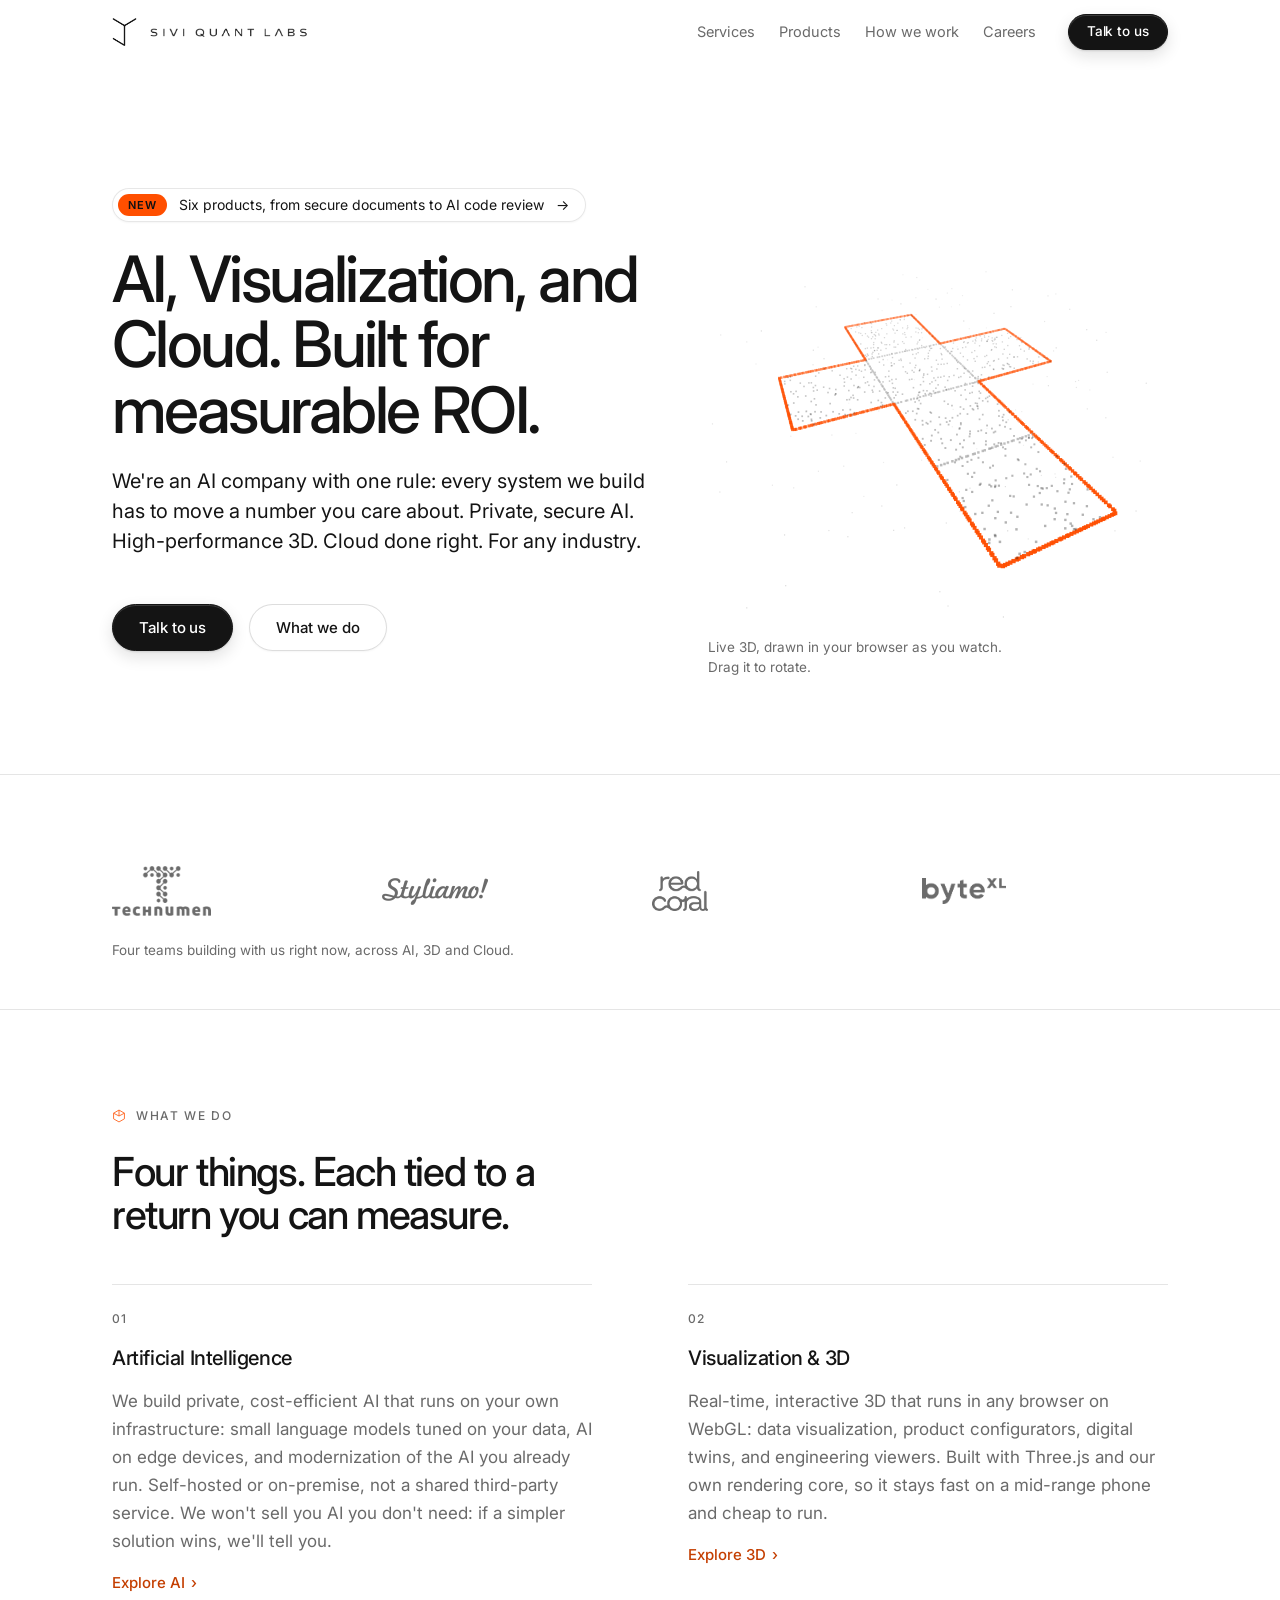
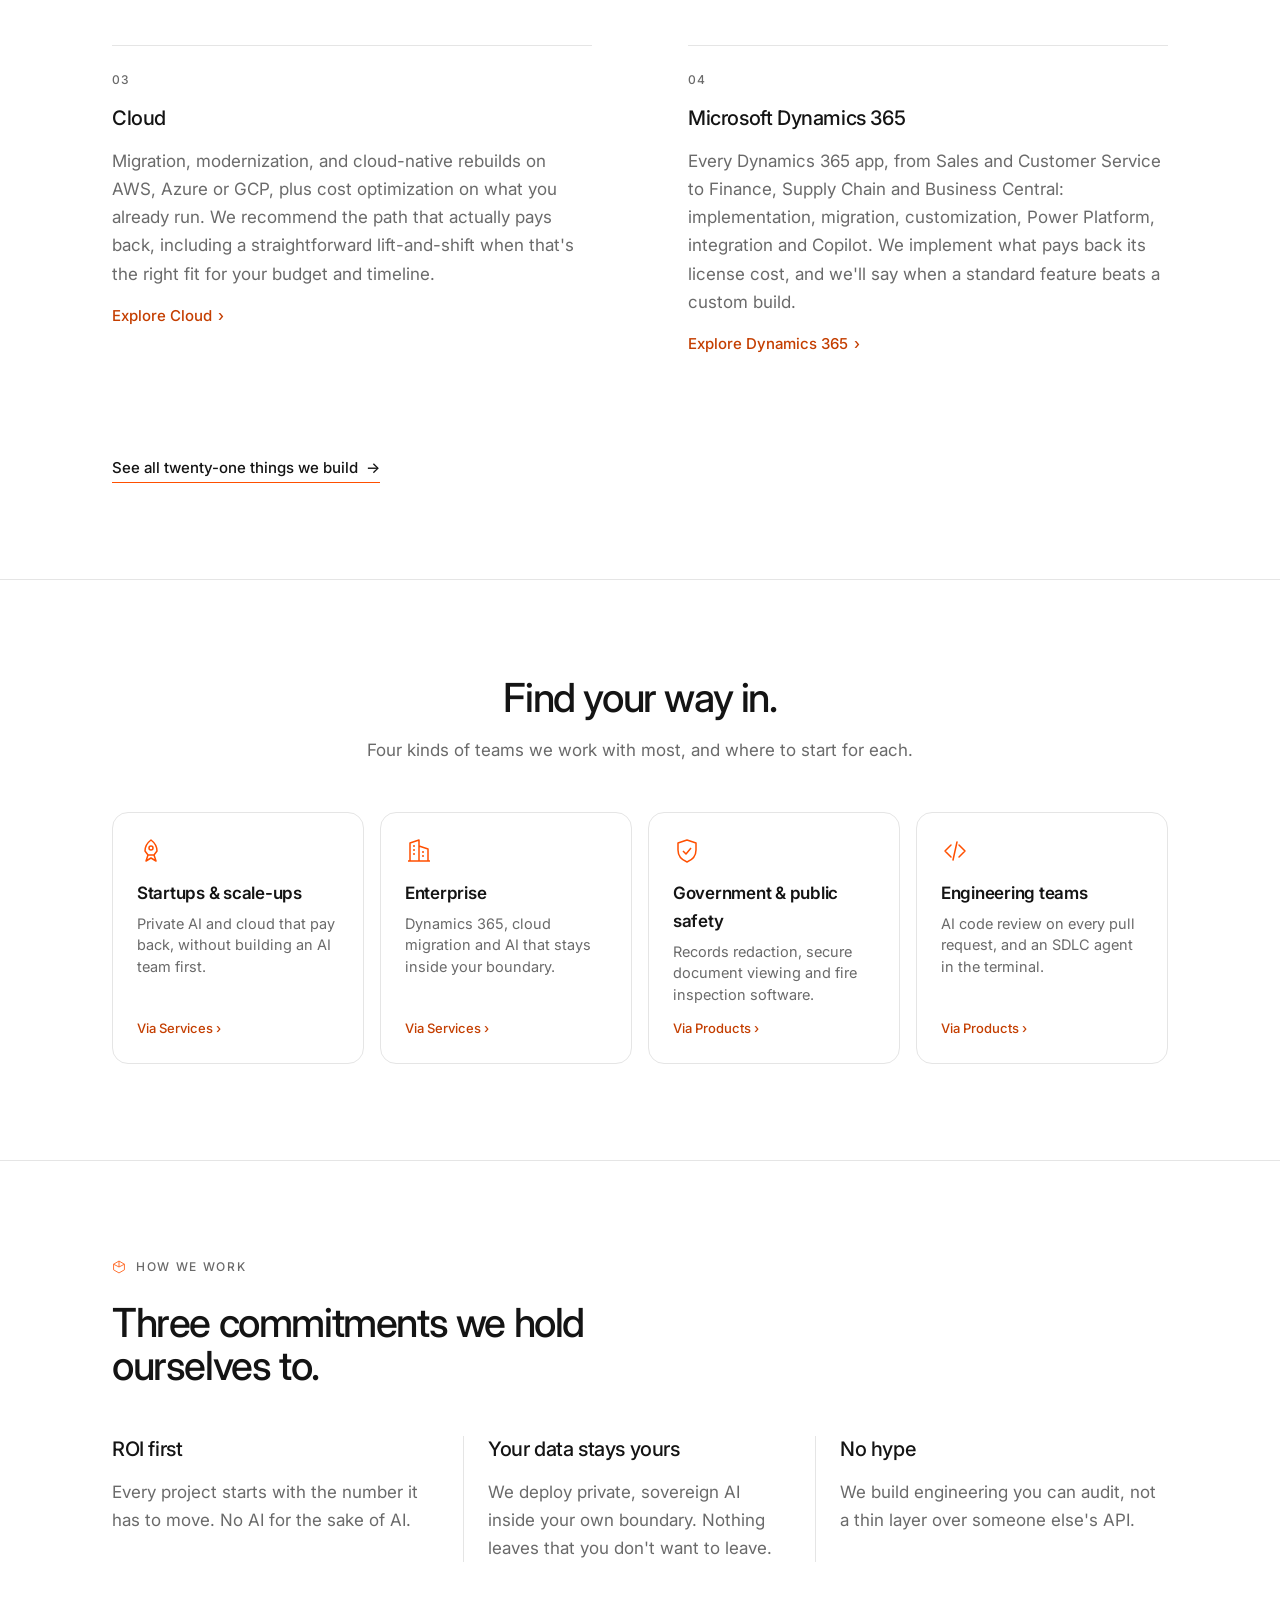
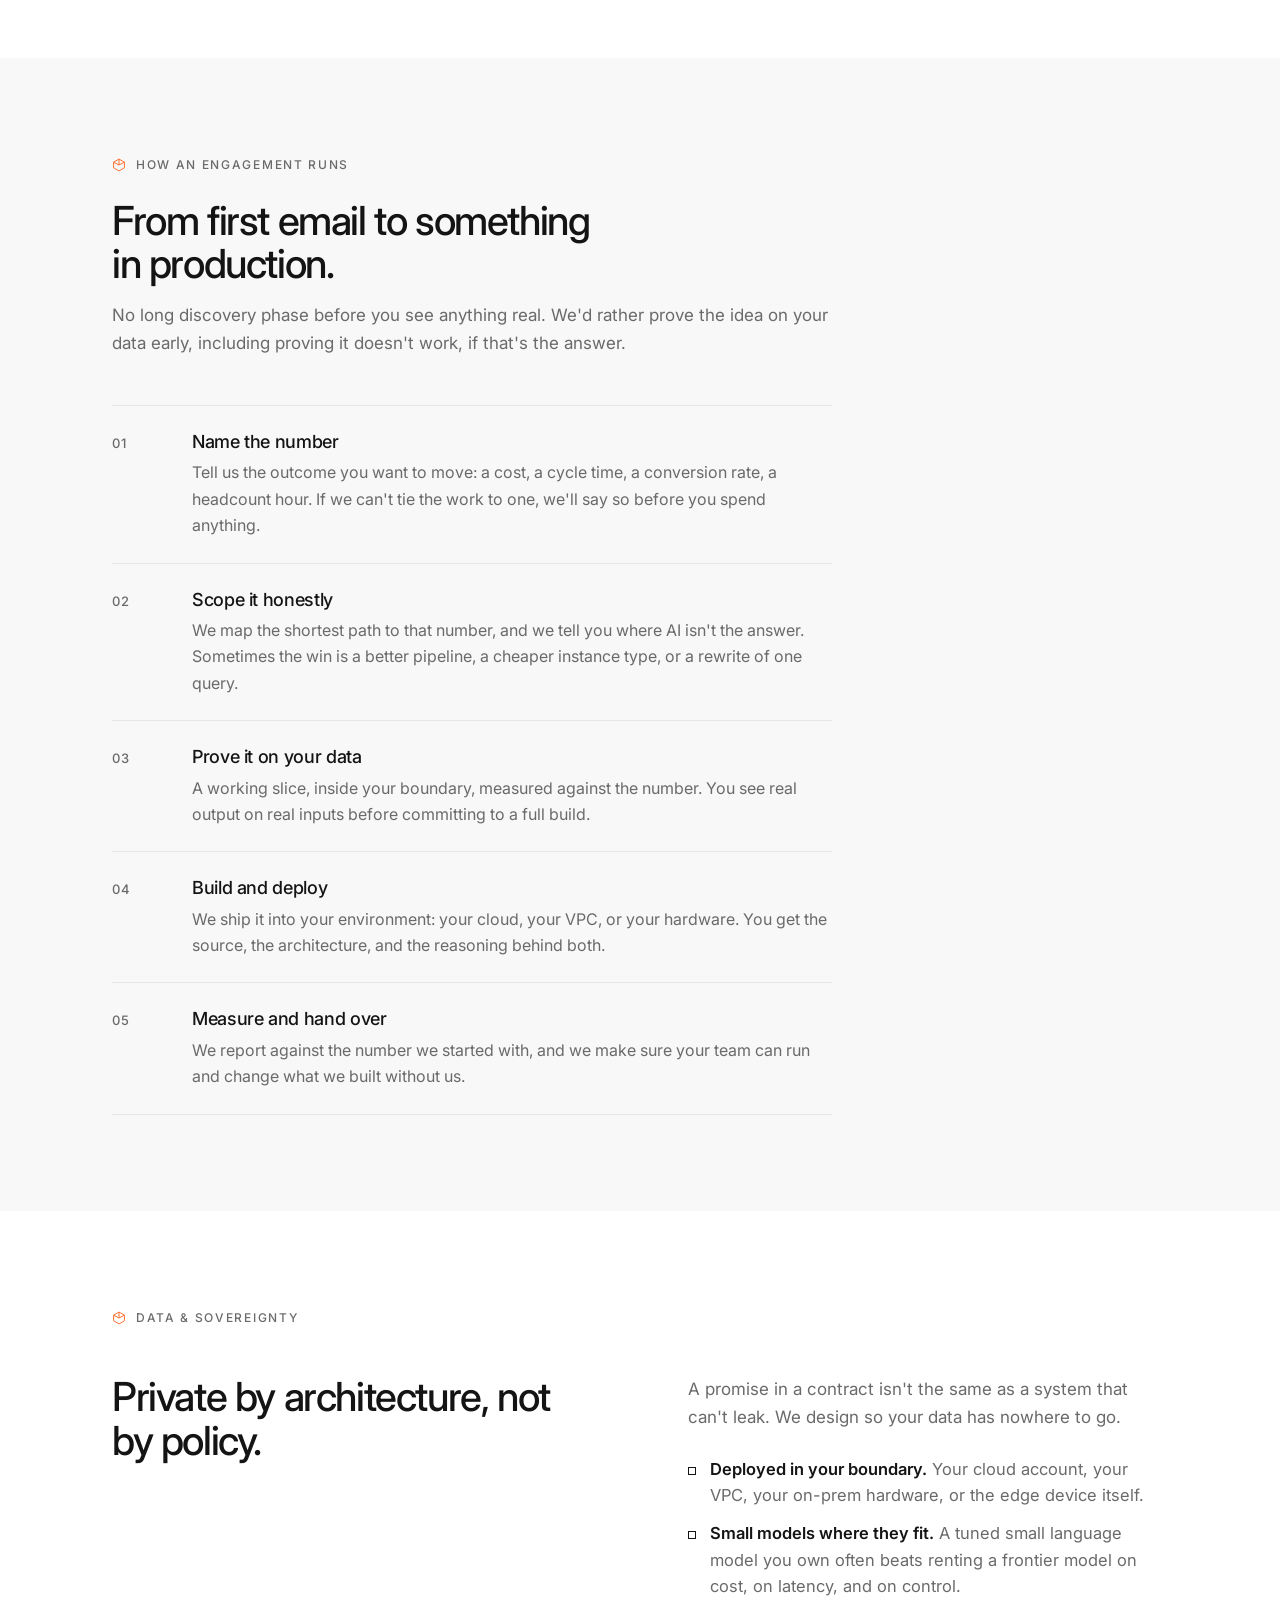
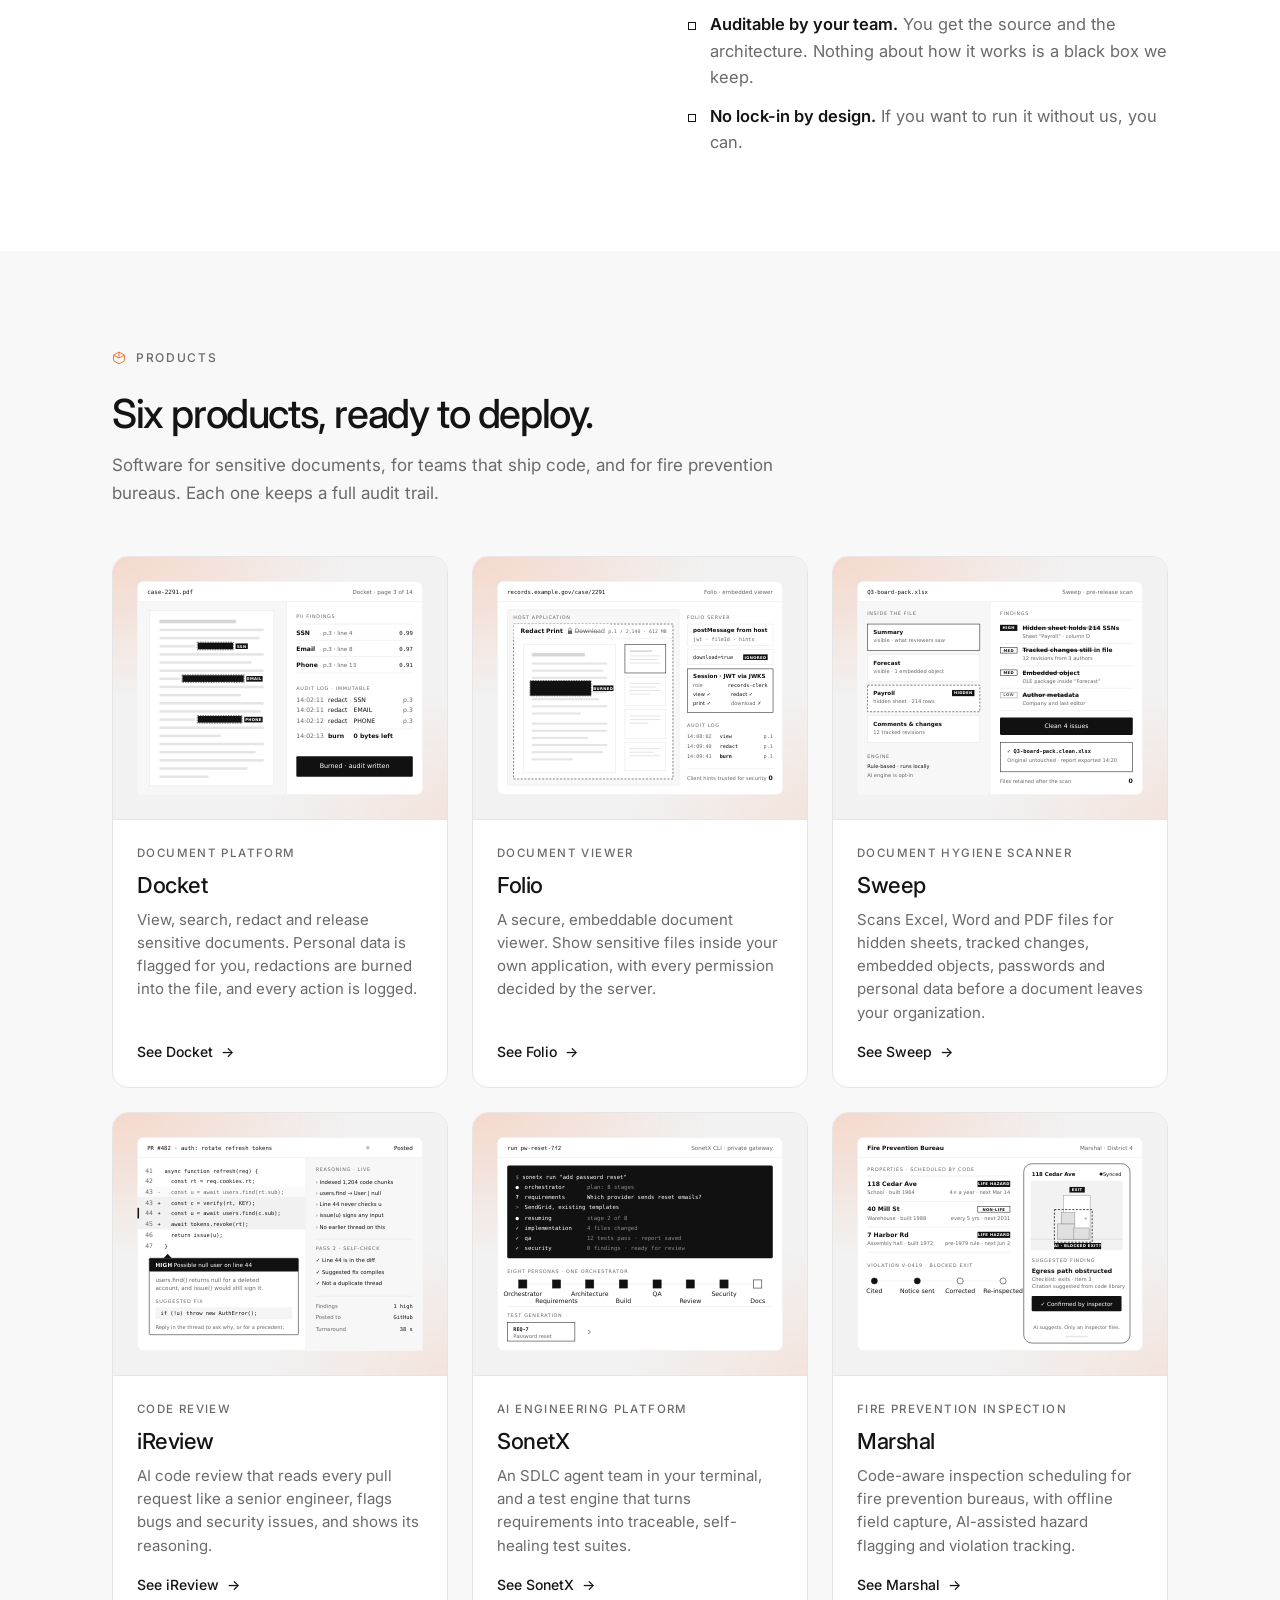
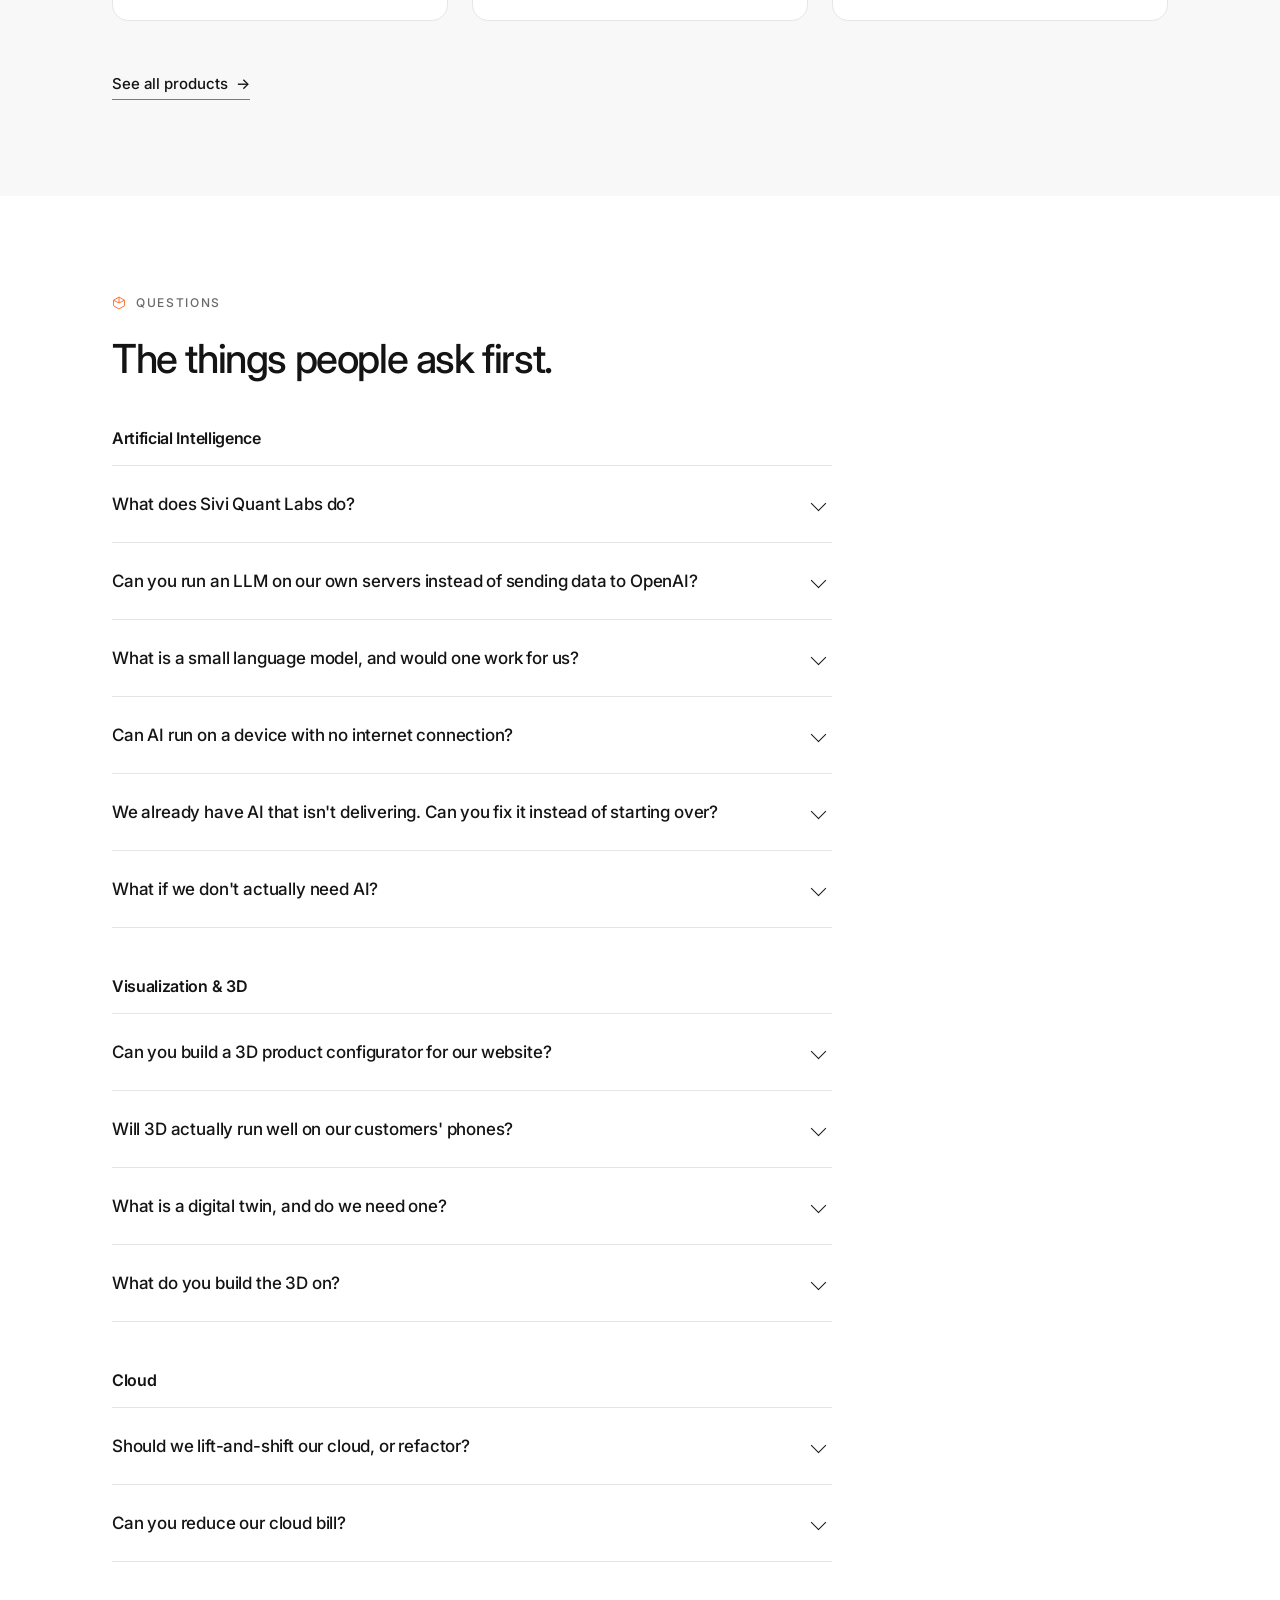
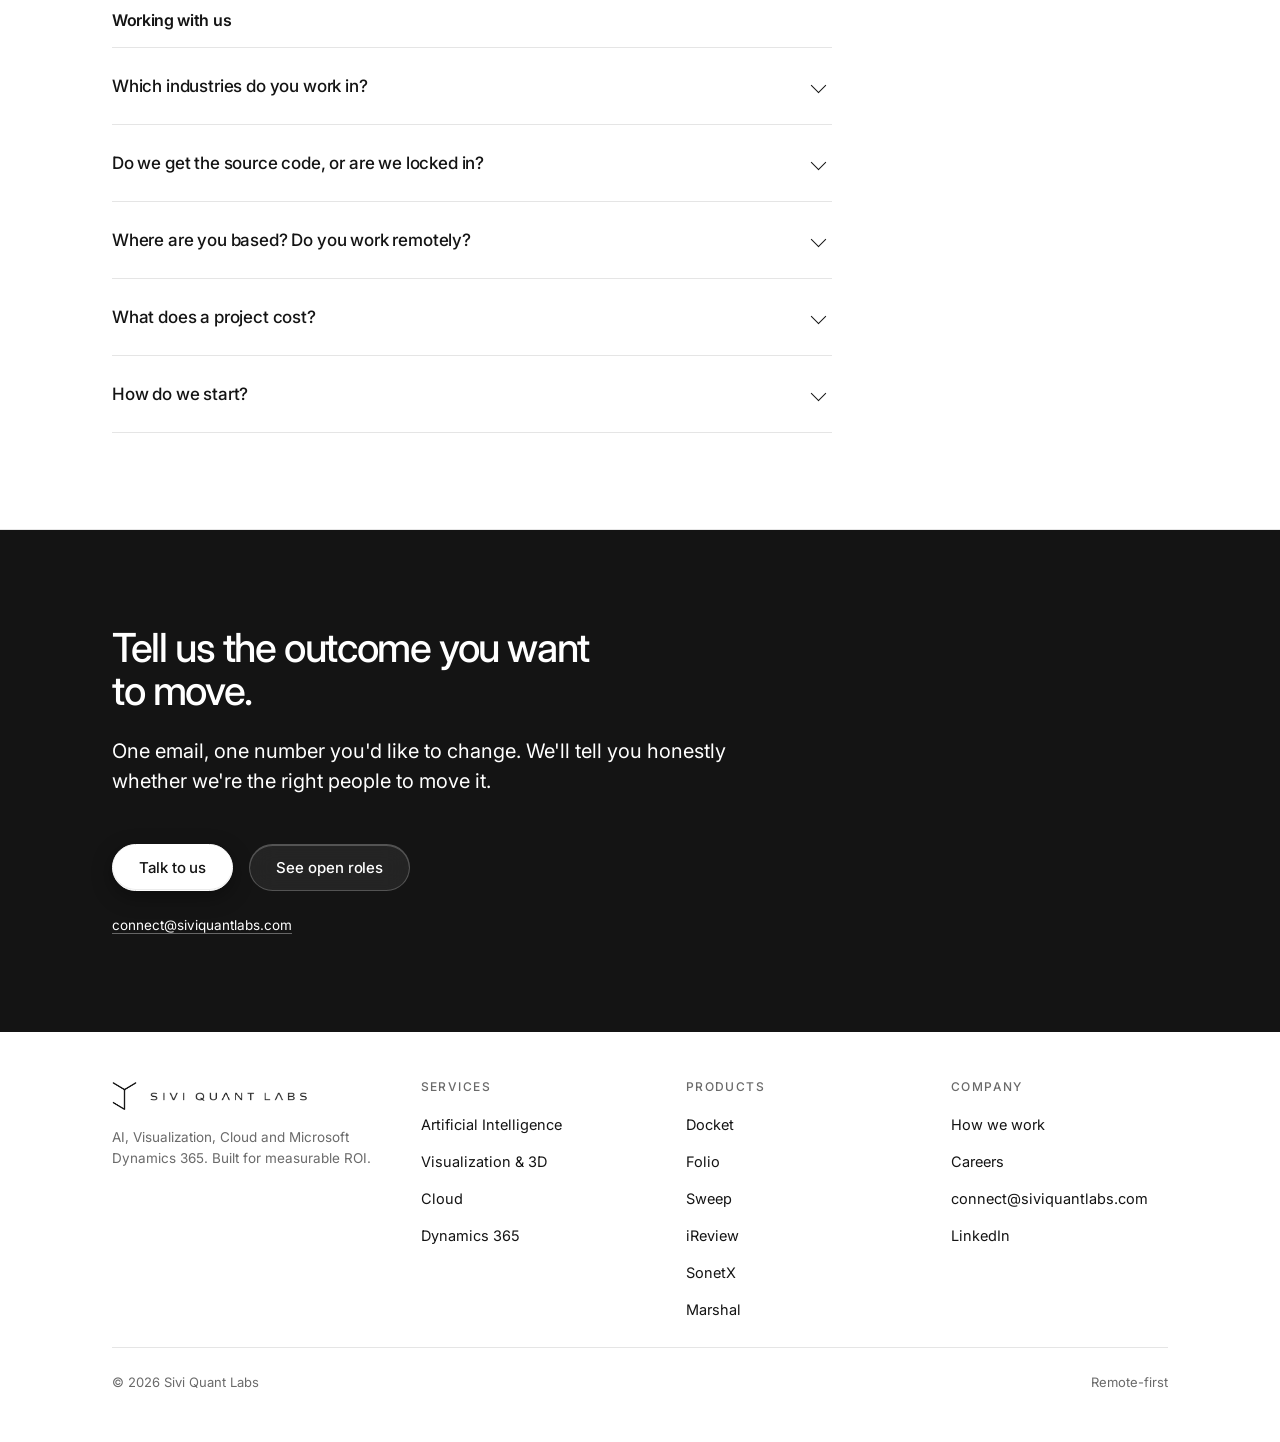
==== commit e50485a2: "Update color system to use signal orange accent and increment version for asset files" ====
--- a/index.html
+++ b/index.html
@@ -24,7 +24,7 @@
 <link rel="preconnect" href="https://fonts.googleapis.com">
 <link rel="preconnect" href="https://fonts.gstatic.com" crossorigin>
 <link rel="stylesheet" href="https://fonts.googleapis.com/css2?family=Inter:wght@400;500;600&display=swap">
-<link rel="stylesheet" href="assets/site.css?v=2026092901">
+<link rel="stylesheet" href="assets/site.css?v=2026092902">
 
 <script type="application/ld+json">
 {
@@ -796,8 +796,8 @@
 
 <div id="toast" role="status" aria-live="polite"></div>
 
-<script src="assets/points.js?v=2026092901" defer></script>
-<script src="assets/site.js?v=2026092901" defer></script>
-<script src="assets/forms.js?v=2026092901" defer></script>
+<script src="assets/points.js?v=2026092902" defer></script>
+<script src="assets/site.js?v=2026092902" defer></script>
+<script src="assets/forms.js?v=2026092902" defer></script>
 </body>
 </html>
--- a/assets/site.css
+++ b/assets/site.css
@@ -11,7 +11,7 @@
 /* ==========================================================================
    Colour system
    Components never use raw colours: they use the semantic tokens below.
-   Live palette: pure neutral, light mode, cobalt accent. The neutral is a
+   Live palette: pure neutral, light mode, signal accent. The neutral is a
    generated OKLCH ramp (--n* as rgb triplets); roles map onto ramp steps;
    *-rgb twins let a token be used at any opacity: rgb(var(--ink-rgb) / .08).
    Every text and control pairing here passes WCAG AA.
@@ -49,9 +49,12 @@
   --logo-filter:none;  --demo-filter:none;
   color-scheme:light;
 
-  /* accent: cobalt, for signals only (focus, current page, links, NEW tag, form focus) */
-  --accent:#2B59FF;  --accent-text:#2447E0;
-  --on-accent:#FFFFFF;  --accent-band:#6E8BFF;
+  /* accent: signal orange, for signals only (focus, current page, links, NEW tag, form focus).
+     #FF4F00 is 3.3:1 on white: marks and fills only, never small text.
+     Accent text uses #C43E00 (5.2:1); text on orange fills is near-black
+     (5.8:1), because white on orange is only 3.3:1. */
+  --accent:#FF4F00;  --accent-text:#C43E00;
+  --on-accent:#0F1013;  --accent-band:#FF4F00;
 }
 
 :root{
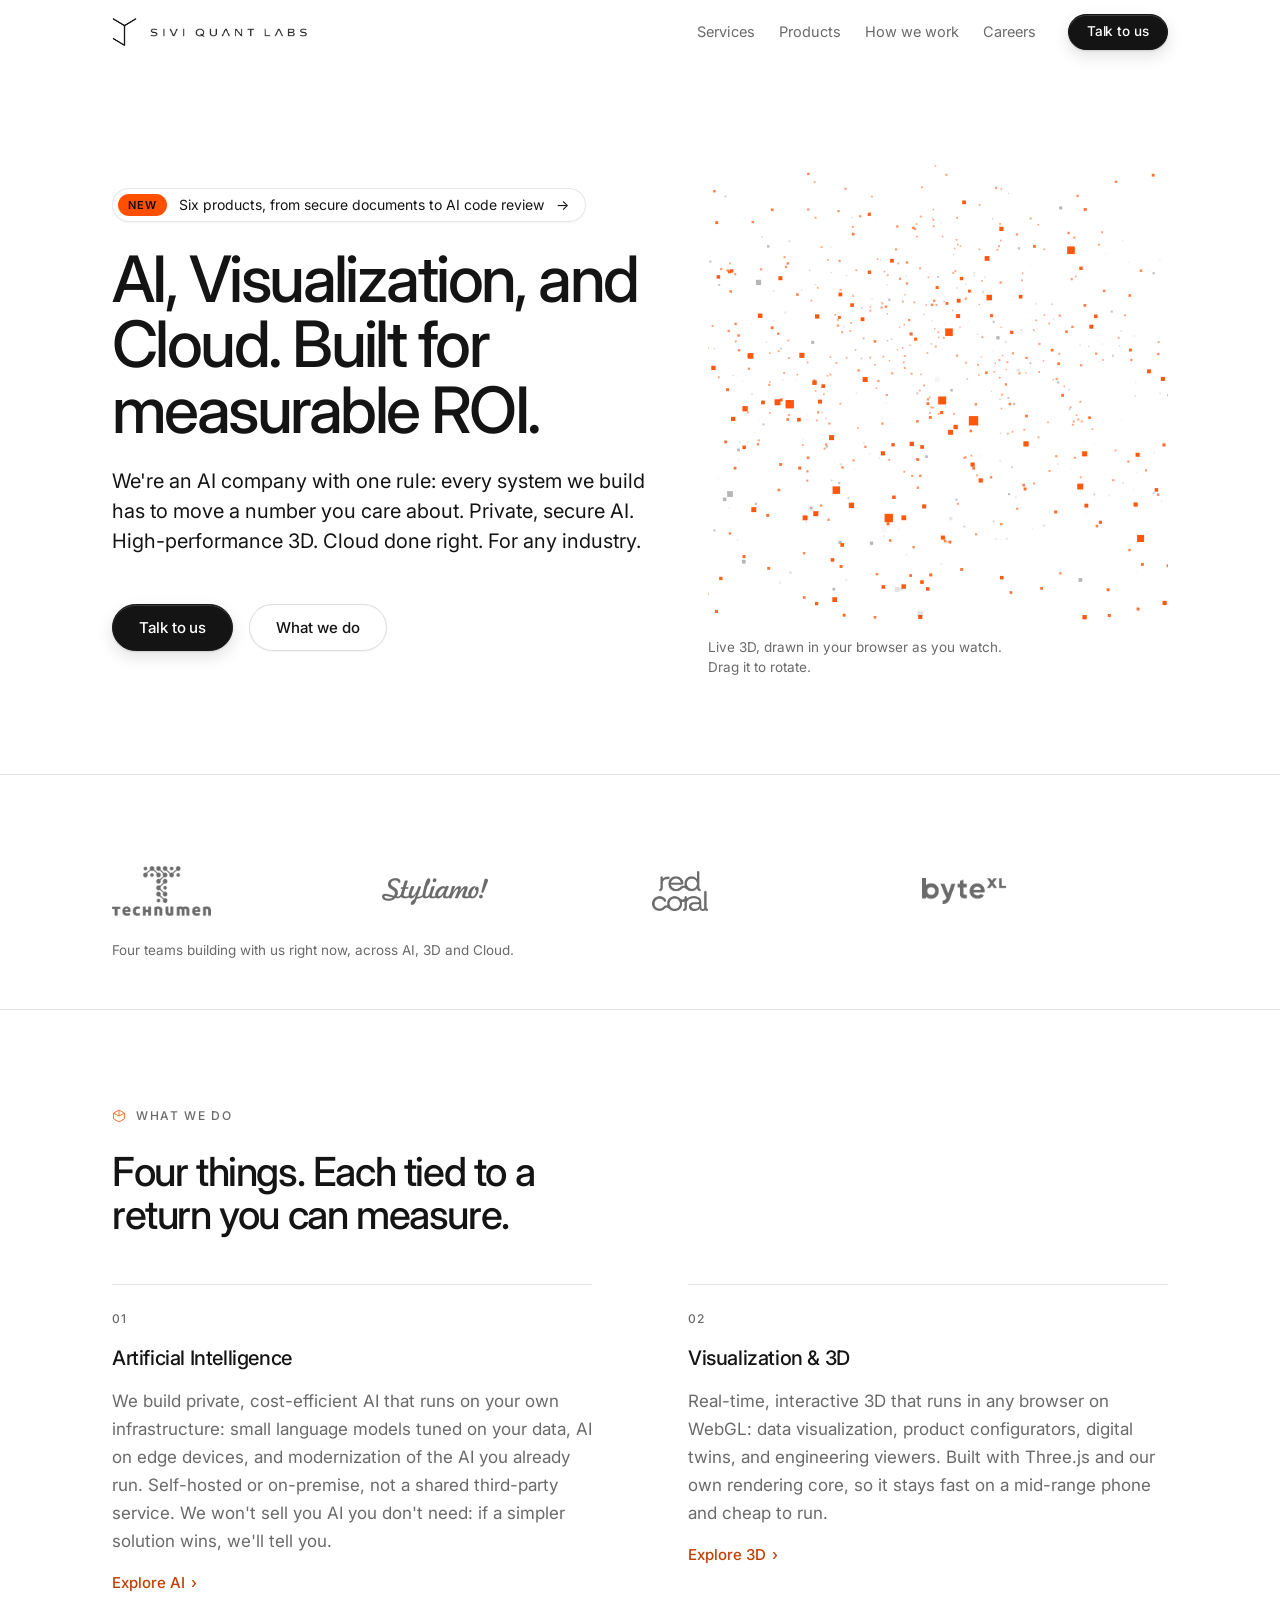
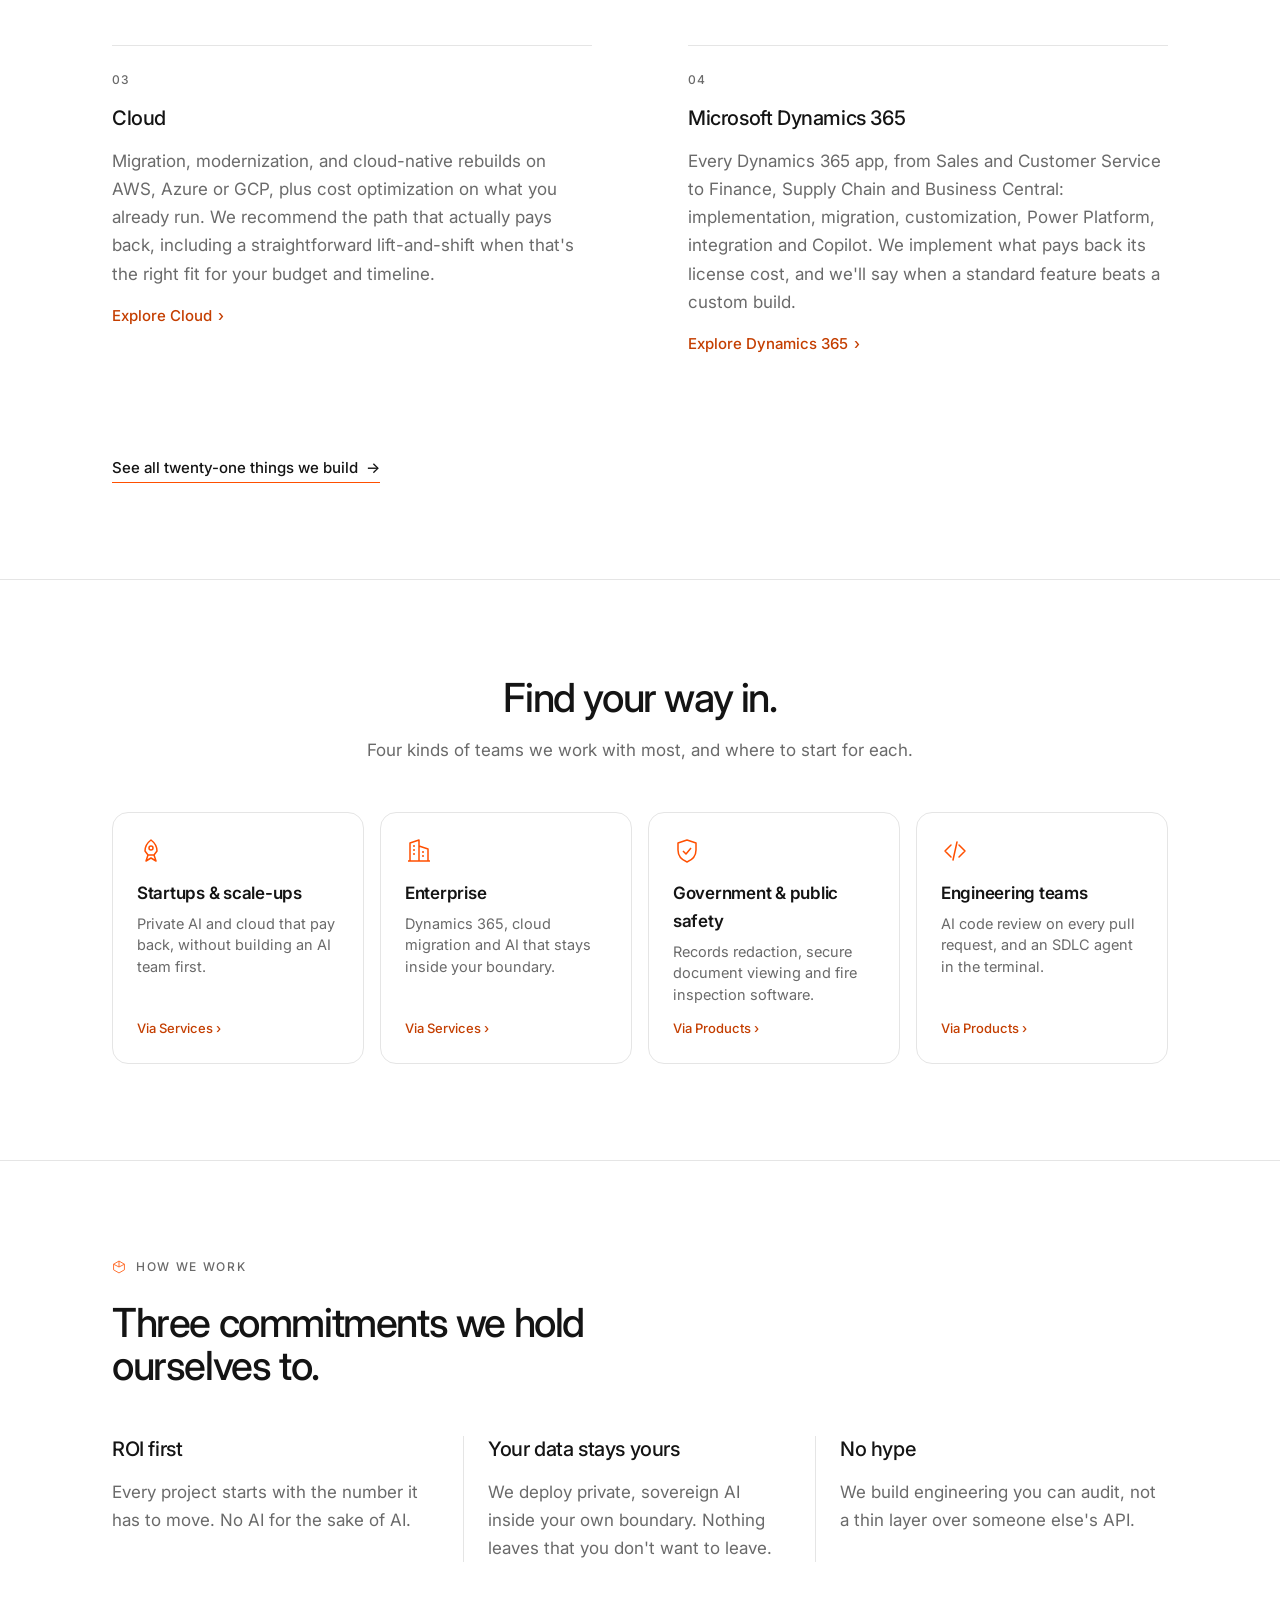
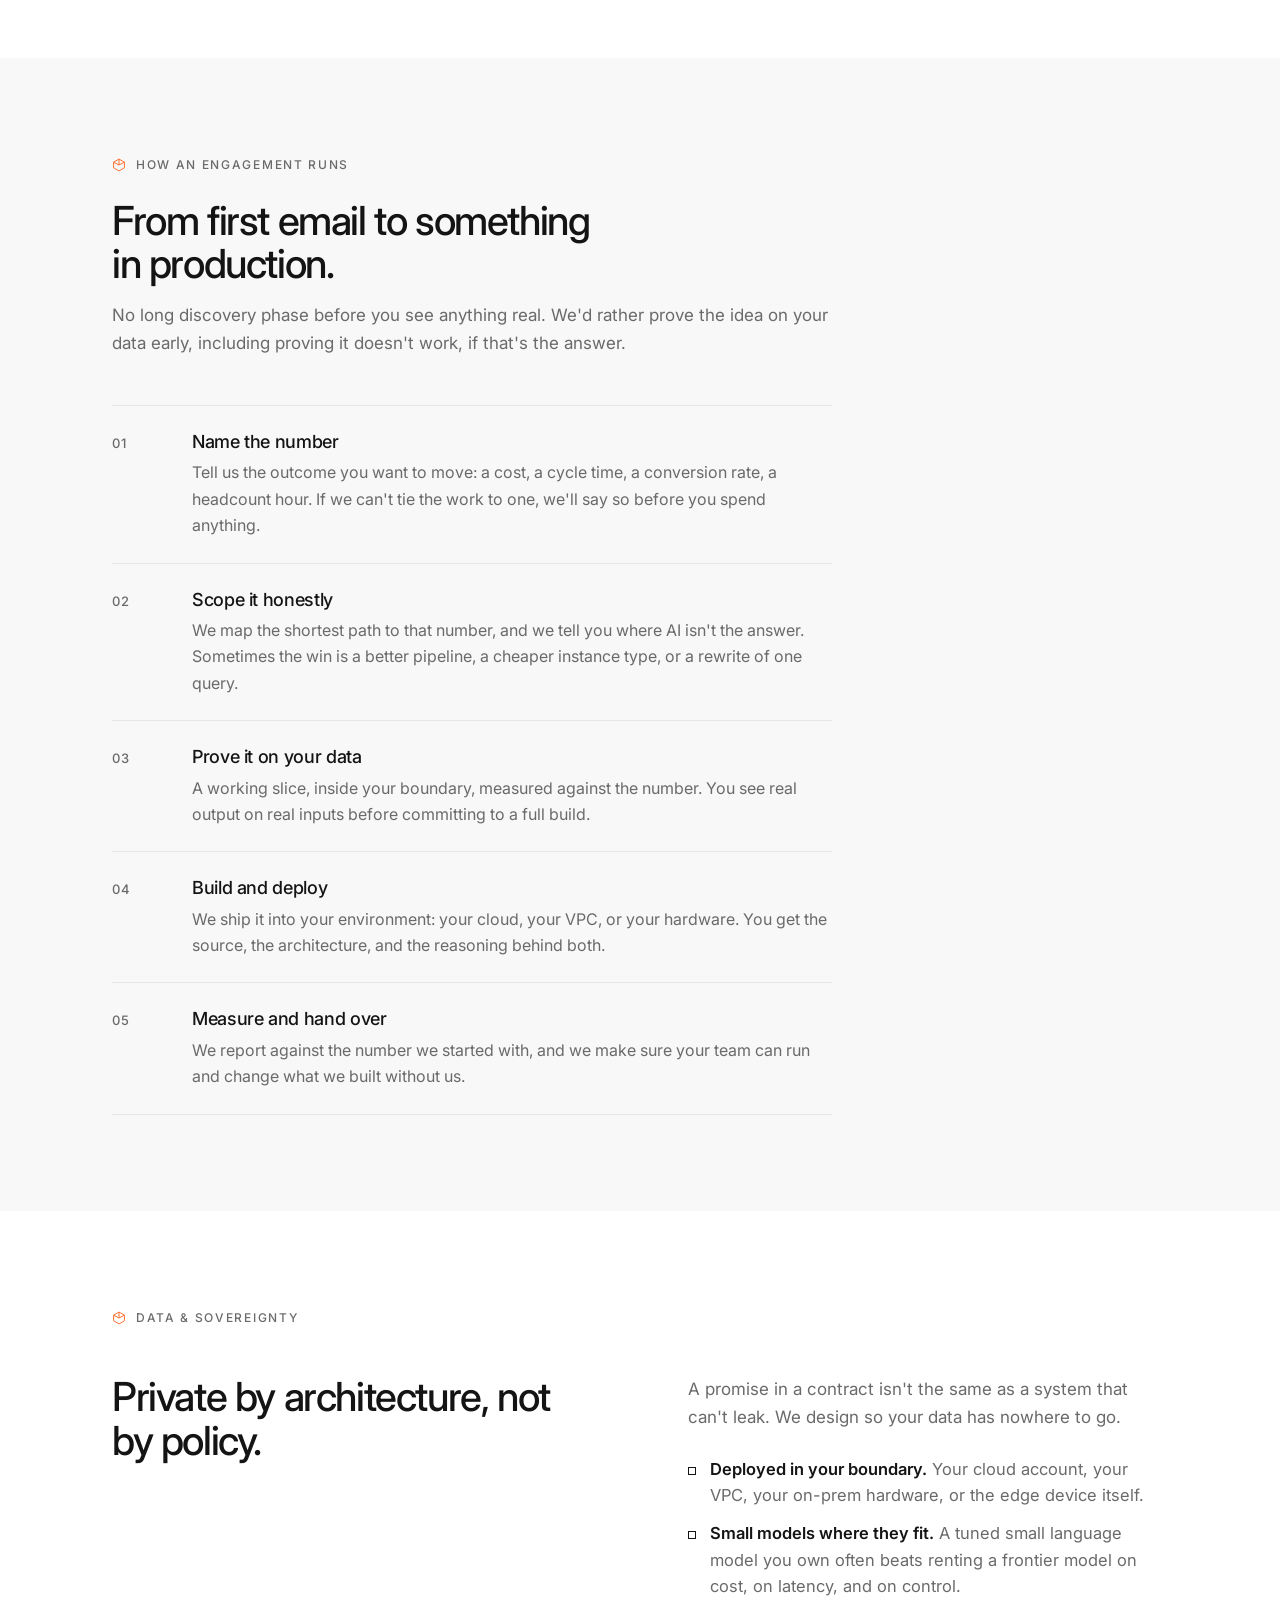
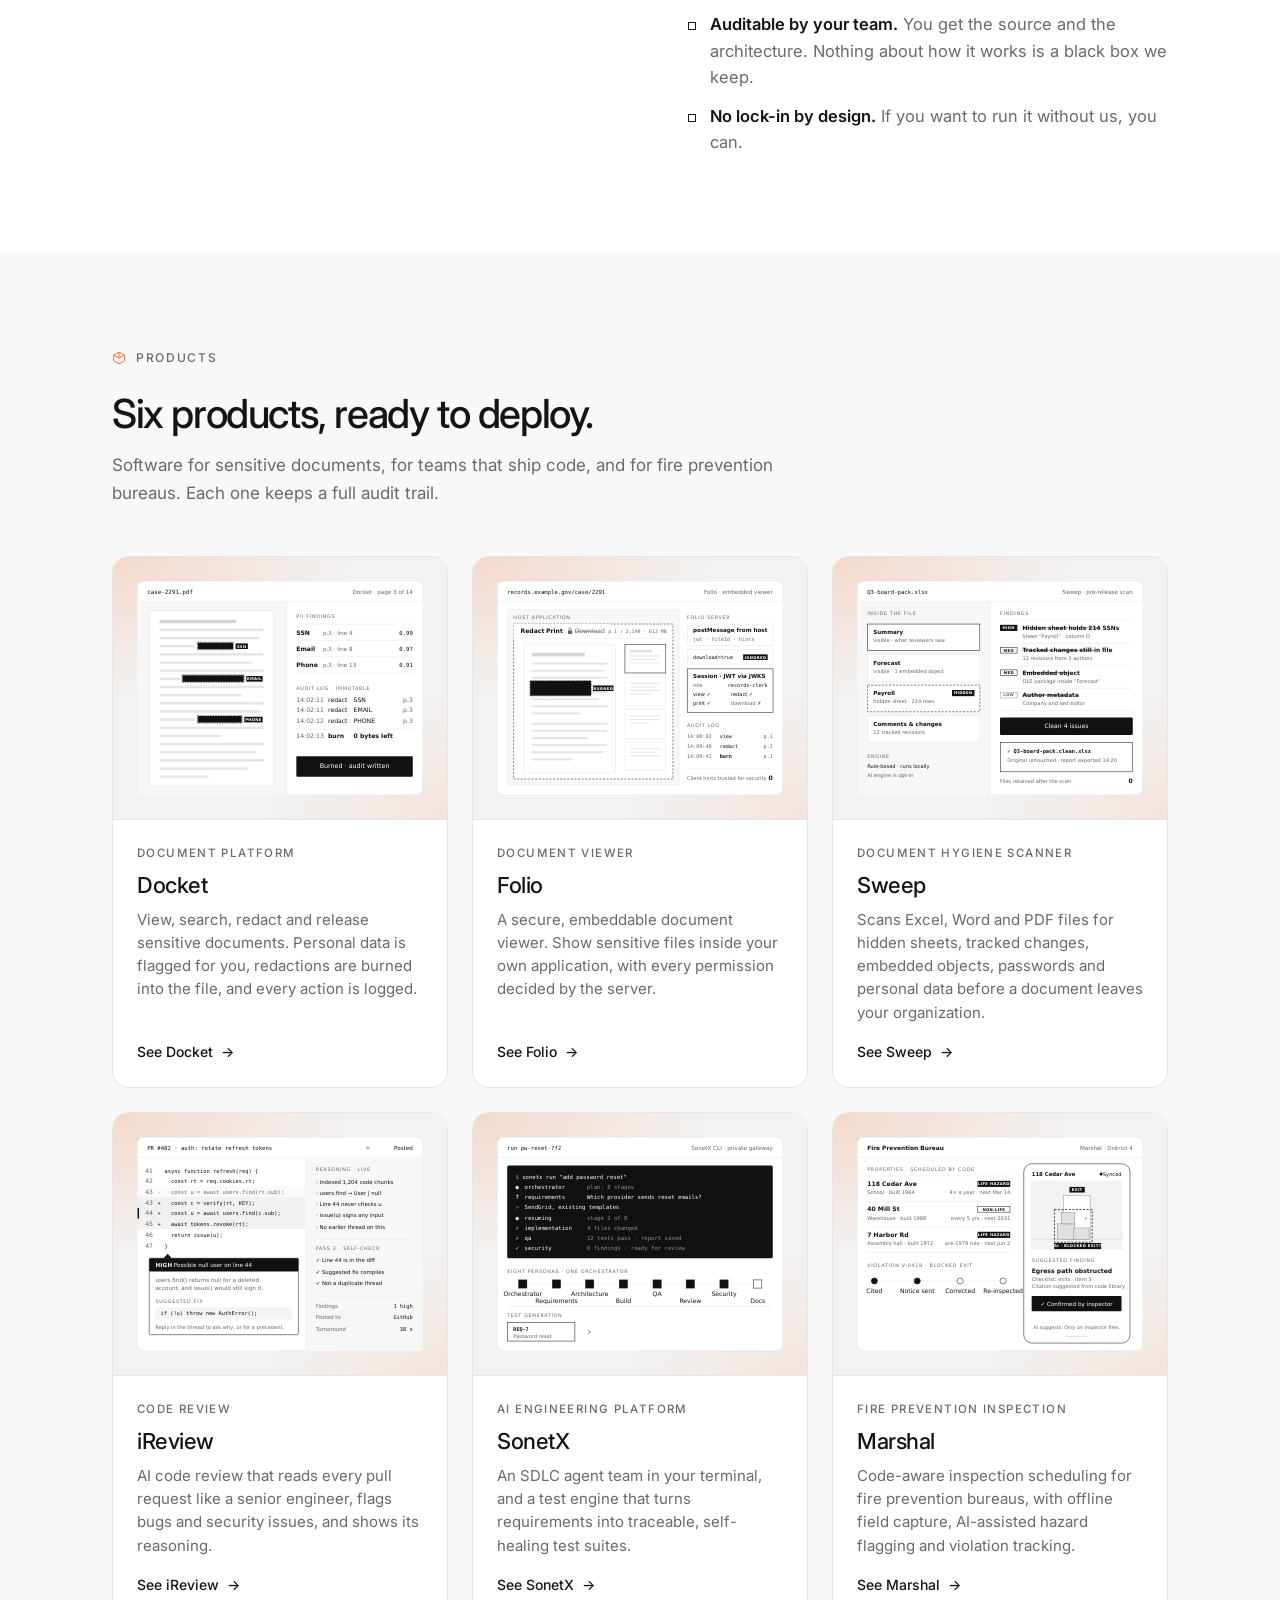
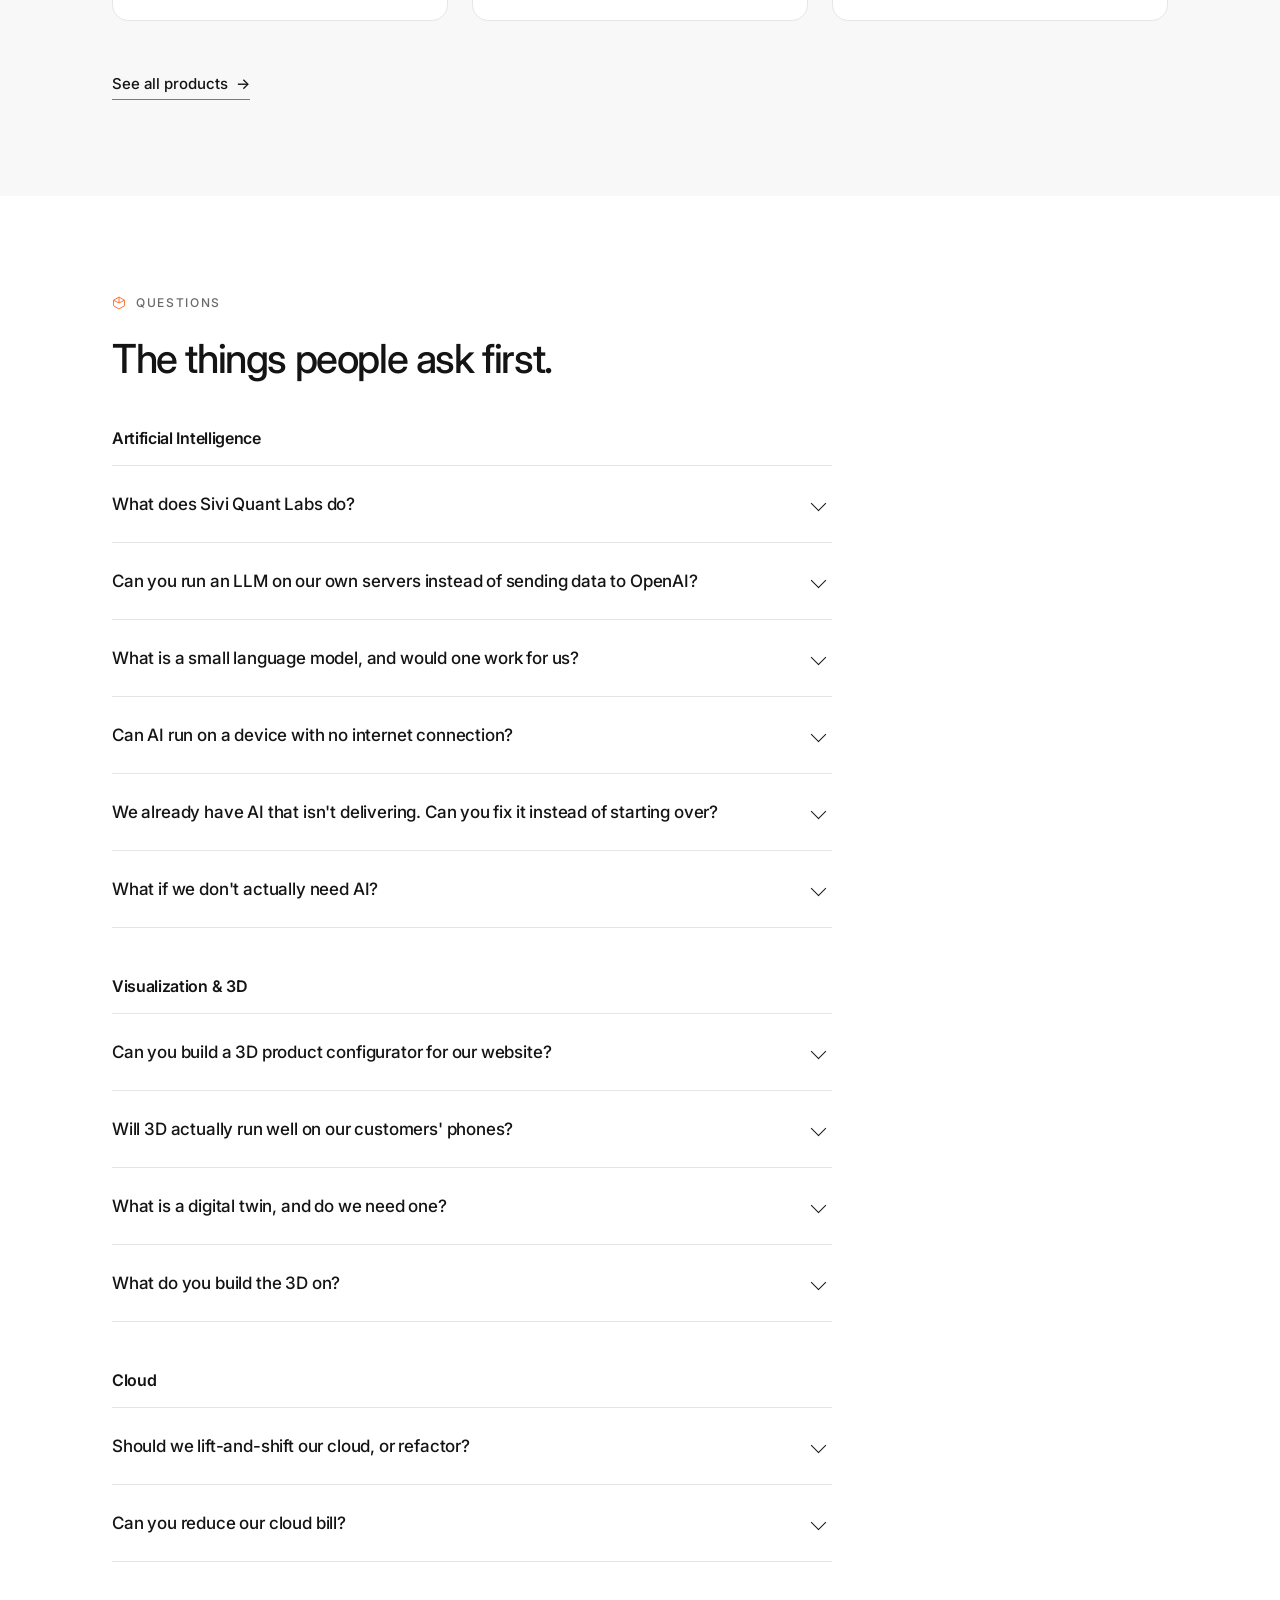
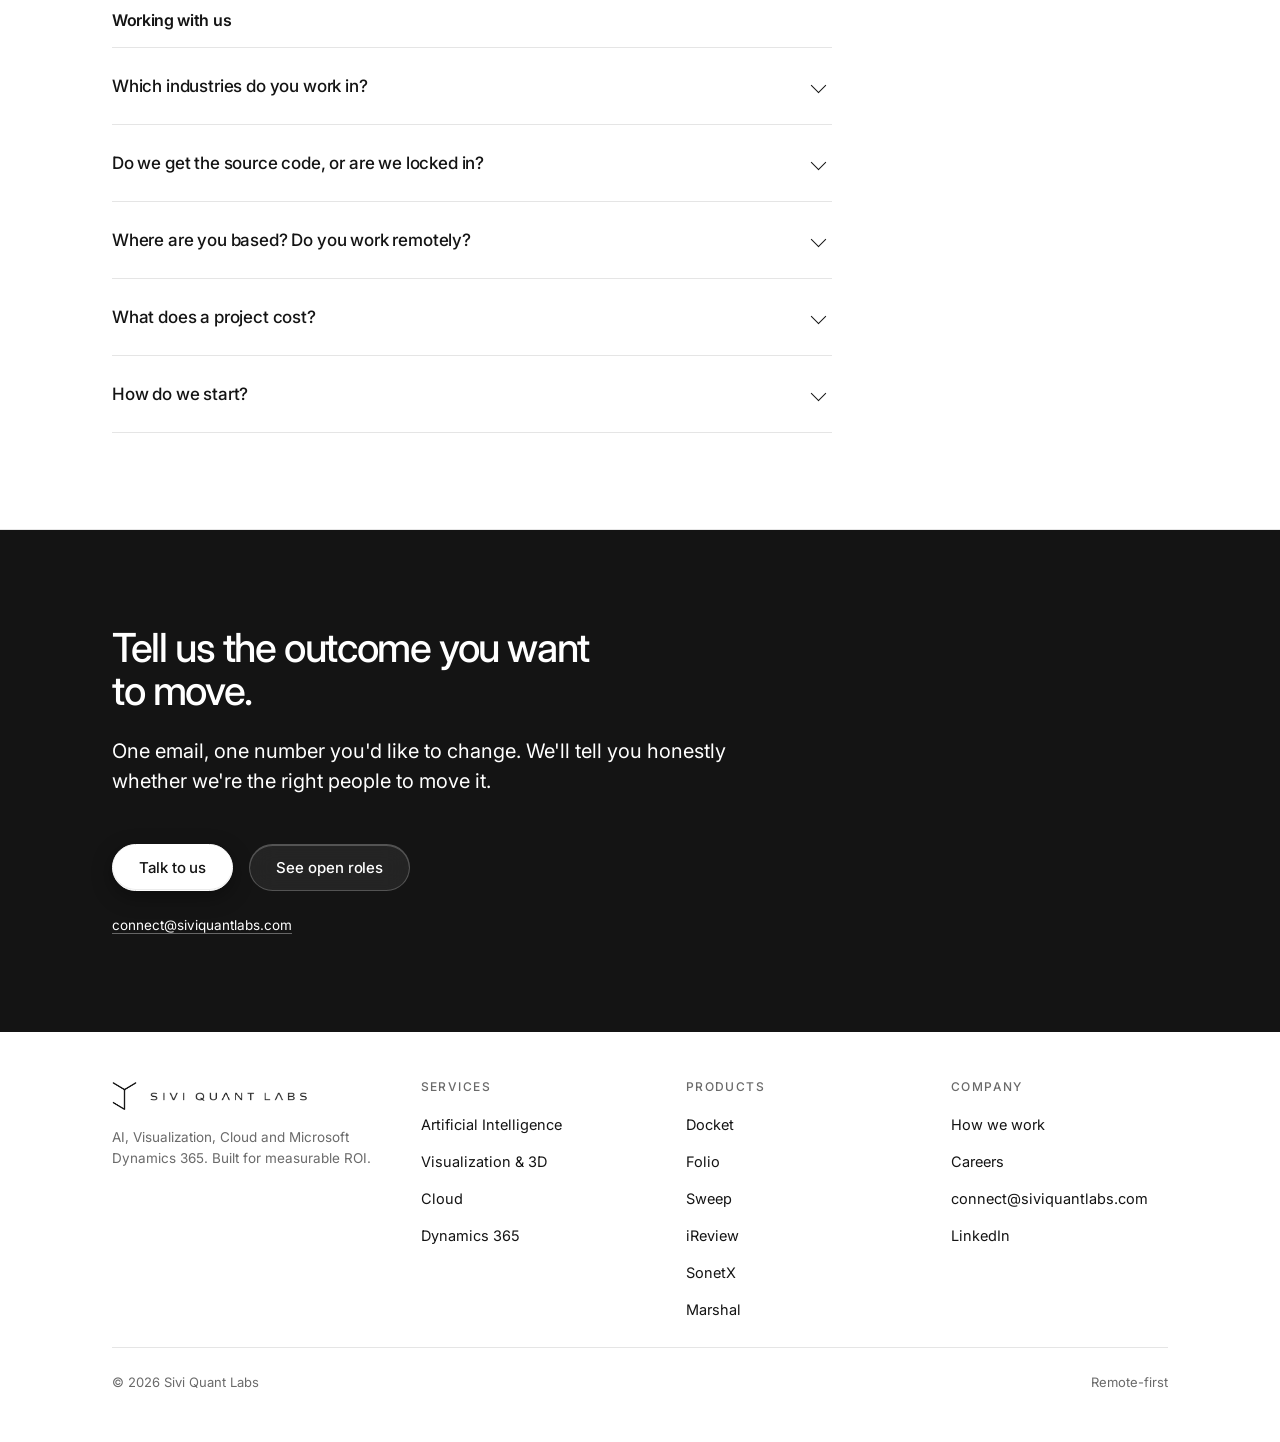
==== commit 399749a3: "Enhance IntersectionObserver logic for canvas visibility and update points.js version" ====
--- a/index.html
+++ b/index.html
@@ -796,7 +796,7 @@
 
 <div id="toast" role="status" aria-live="polite"></div>
 
-<script src="assets/points.js?v=2026092902" defer></script>
+<script src="assets/points.js?v=2026092903" defer></script>
 <script src="assets/site.js?v=2026092902" defer></script>
 <script src="assets/forms.js?v=2026092902" defer></script>
 </body>
